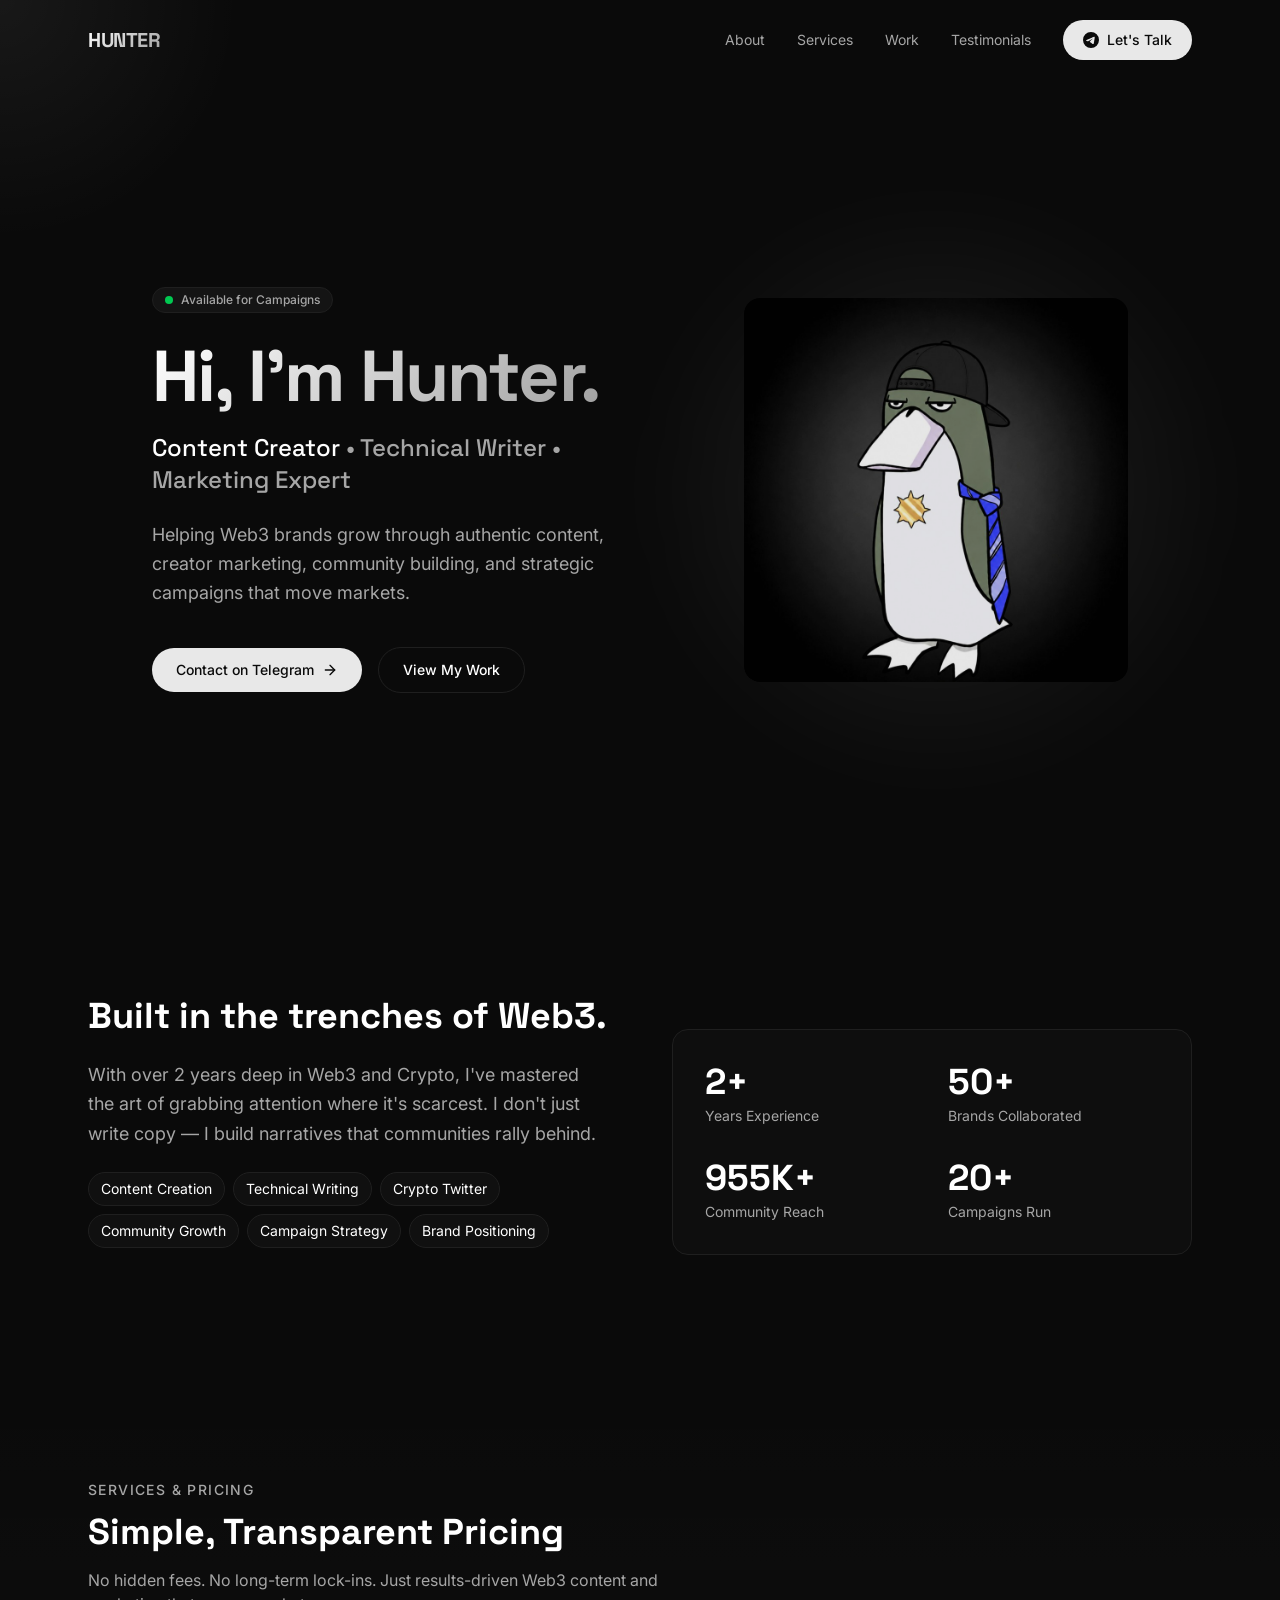
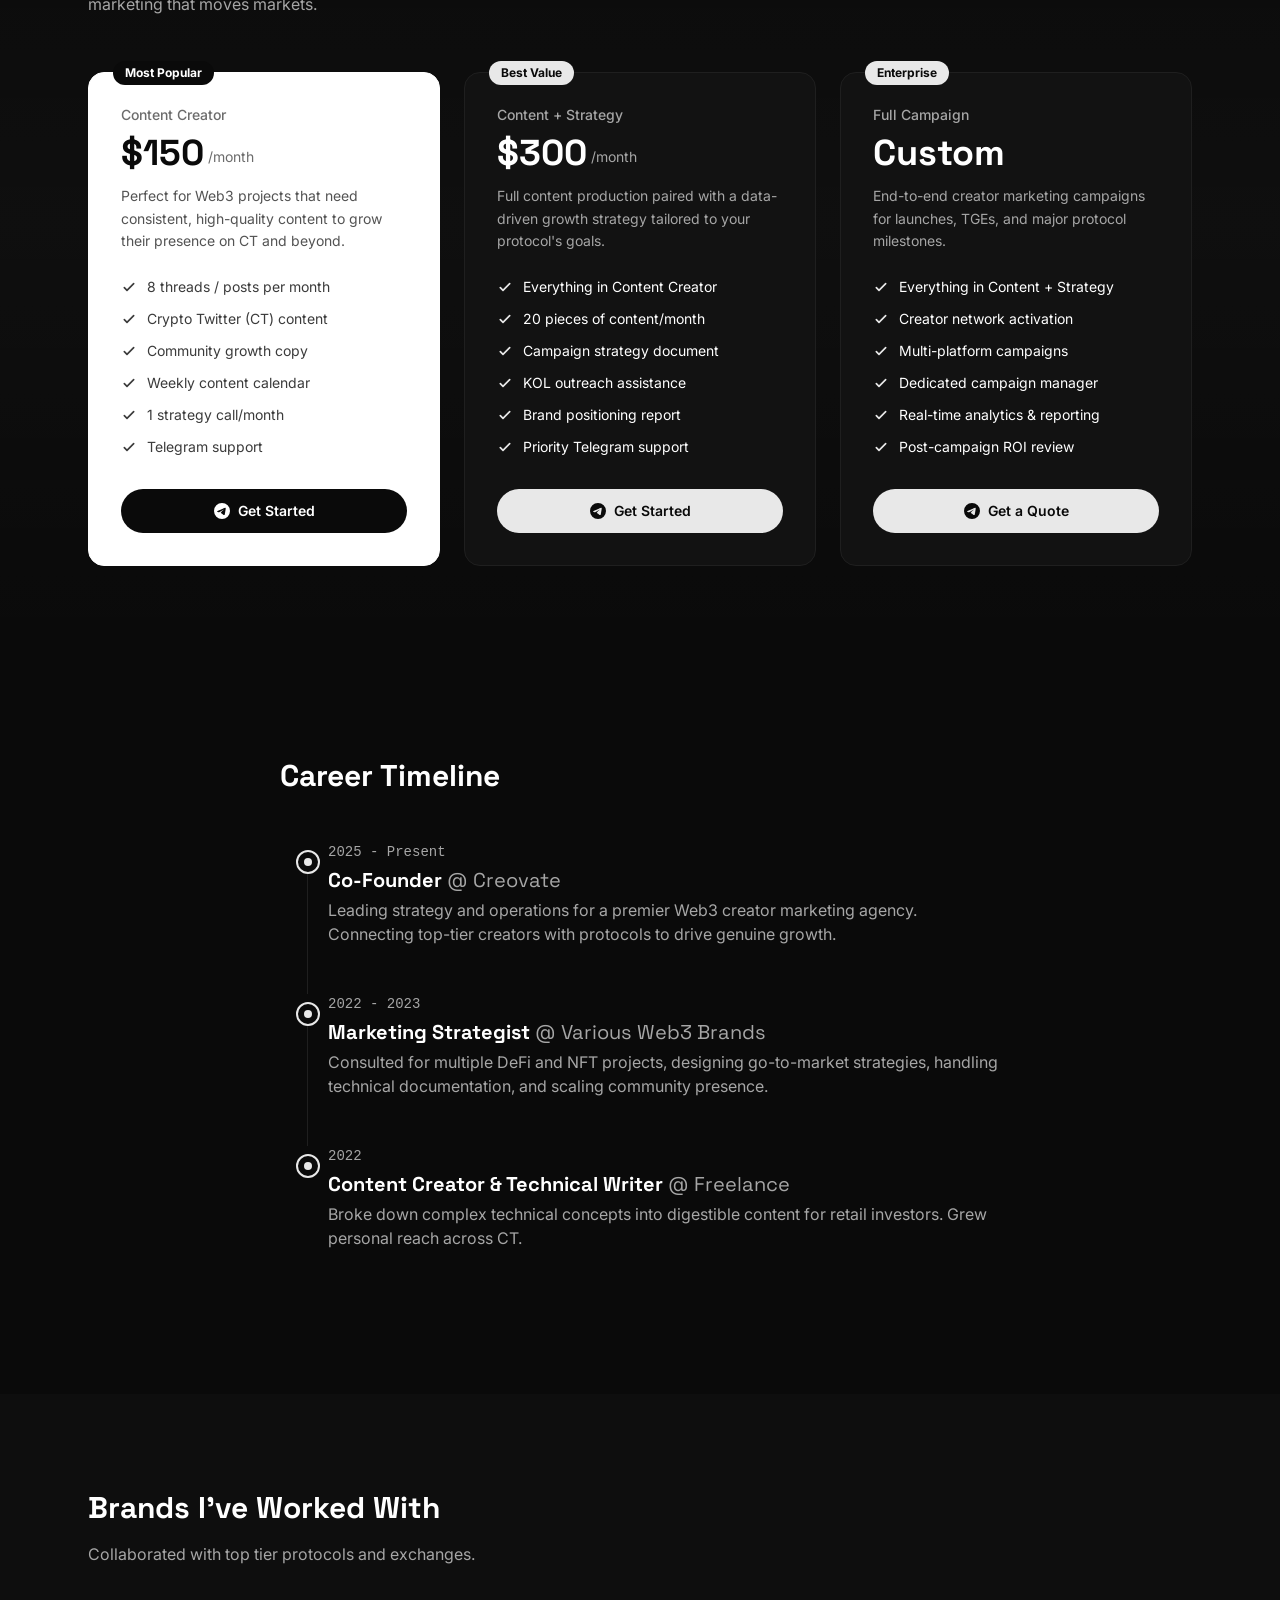
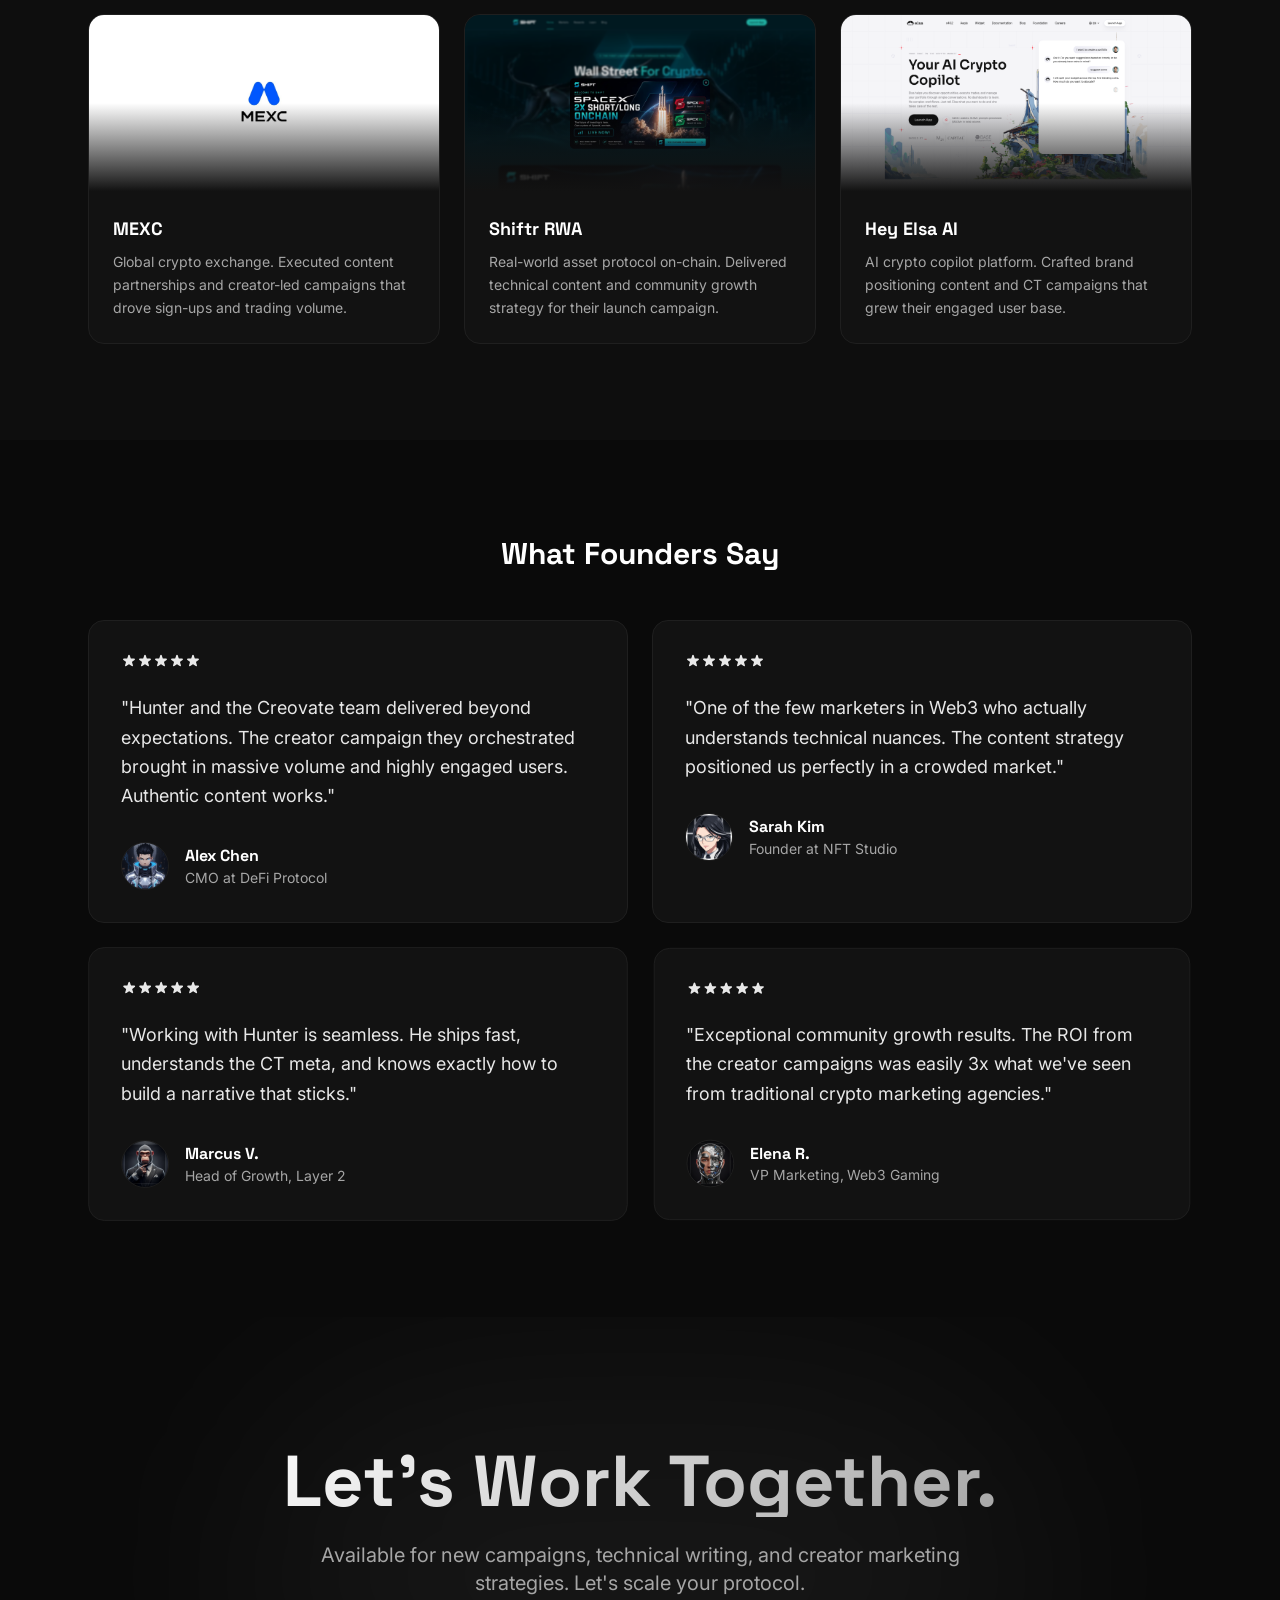
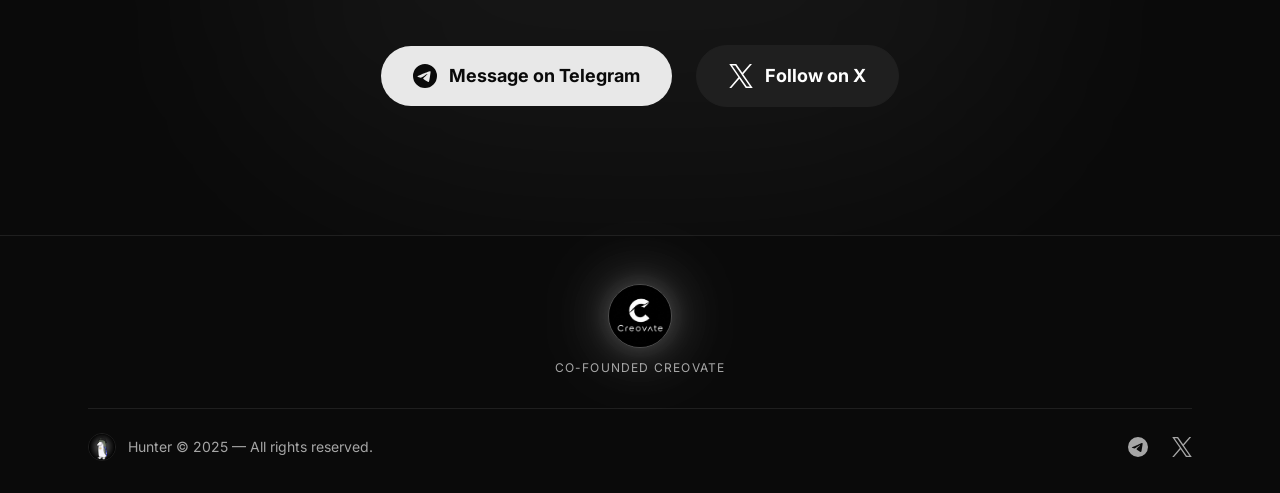
==== index.html @ bf1f46fe "Add files via upload" ====
<!DOCTYPE html>
<html lang="en">
  <head>
    <meta charset="UTF-8" />
    <meta name="viewport" content="width=device-width, initial-scale=1.0, maximum-scale=1" />
    <title>Hunter — Web3 Portfolio</title>
    <meta name="description" content="Hunter — Web3 Portfolio — built on Replit. Update this description to reflect the app." />
    <meta name="robots" content="index, follow" />
    <meta property="og:title" content="Hunter — Web3 Portfolio" />
    <meta property="og:description" content="Hunter — Web3 Portfolio — built on Replit. Update this description to reflect the app." />
    <meta property="og:type" content="website" />
    <meta name="twitter:card" content="summary_large_image" />
    <meta name="twitter:title" content="Hunter — Web3 Portfolio" />
    <meta name="twitter:description" content="Hunter — Web3 Portfolio — built on Replit. Update this description to reflect the app." />
    <link rel="icon" type="image/svg+xml" href="/favicon.svg" />
    <link rel="preconnect" href="https://fonts.googleapis.com">
    <link rel="preconnect" href="https://fonts.gstatic.com" crossorigin>
    <link href="https://fonts.googleapis.com/css2?family=Inter:wght@400;500;600;700&display=swap" rel="stylesheet">
    <script type="module" crossorigin src="/script.js"></script>
    <link rel="stylesheet" crossorigin href="/styles.css">
  </head>
  <body>
    <div id="root"></div>
  </body>
</html>
---- styles.css ----
@import"https://fonts.googleapis.com/css2?family=Inter:wght@300;400;500;600;700;800;900&family=Space+Grotesk:wght@400;500;600;700&display=swap";@layer components;@layer properties{@supports (((-webkit-hyphens:none)) and (not (margin-trim:inline))) or ((-moz-orient:inline) and (not (color:rgb(from red r g b)))){*,:before,:after,::backdrop{--tw-translate-x:0;--tw-translate-y:0;--tw-translate-z:0;--tw-scale-x:1;--tw-scale-y:1;--tw-scale-z:1;--tw-rotate-x:initial;--tw-rotate-y:initial;--tw-rotate-z:initial;--tw-skew-x:initial;--tw-skew-y:initial;--tw-pan-x:initial;--tw-pan-y:initial;--tw-pinch-zoom:initial;--tw-space-y-reverse:0;--tw-space-x-reverse:0;--tw-divide-x-reverse:0;--tw-border-style:solid;--tw-divide-y-reverse:0;--tw-gradient-position:initial;--tw-gradient-from:#0000;--tw-gradient-via:#0000;--tw-gradient-to:#0000;--tw-gradient-stops:initial;--tw-gradient-via-stops:initial;--tw-gradient-from-position:0%;--tw-gradient-via-position:50%;--tw-gradient-to-position:100%;--tw-leading:initial;--tw-font-weight:initial;--tw-tracking:initial;--tw-ordinal:initial;--tw-slashed-zero:initial;--tw-numeric-figure:initial;--tw-numeric-spacing:initial;--tw-numeric-fraction:initial;--tw-shadow:0 0 #0000;--tw-shadow-color:initial;--tw-shadow-alpha:100%;--tw-inset-shadow:0 0 #0000;--tw-inset-shadow-color:initial;--tw-inset-shadow-alpha:100%;--tw-ring-color:initial;--tw-ring-shadow:0 0 #0000;--tw-inset-ring-color:initial;--tw-inset-ring-shadow:0 0 #0000;--tw-ring-inset:initial;--tw-ring-offset-width:0px;--tw-ring-offset-color:#fff;--tw-ring-offset-shadow:0 0 #0000;--tw-outline-style:solid;--tw-blur:initial;--tw-brightness:initial;--tw-contrast:initial;--tw-grayscale:initial;--tw-hue-rotate:initial;--tw-invert:initial;--tw-opacity:initial;--tw-saturate:initial;--tw-sepia:initial;--tw-drop-shadow:initial;--tw-drop-shadow-color:initial;--tw-drop-shadow-alpha:100%;--tw-drop-shadow-size:initial;--tw-backdrop-blur:initial;--tw-backdrop-brightness:initial;--tw-backdrop-contrast:initial;--tw-backdrop-grayscale:initial;--tw-backdrop-hue-rotate:initial;--tw-backdrop-invert:initial;--tw-backdrop-opacity:initial;--tw-backdrop-saturate:initial;--tw-backdrop-sepia:initial;--tw-duration:initial;--tw-ease:initial;--tw-content:"";--tw-animation-delay:0s;--tw-animation-direction:normal;--tw-animation-duration:initial;--tw-animation-fill-mode:none;--tw-animation-iteration-count:1;--tw-enter-blur:0;--tw-enter-opacity:1;--tw-enter-rotate:0;--tw-enter-scale:1;--tw-enter-translate-x:0;--tw-enter-translate-y:0;--tw-exit-blur:0;--tw-exit-opacity:1;--tw-exit-rotate:0;--tw-exit-scale:1;--tw-exit-translate-x:0;--tw-exit-translate-y:0}}}@layer theme{:root,:host{--color-red-50:oklch(97.1% .013 17.38);--color-red-300:oklch(80.8% .114 19.571);--color-red-400:oklch(70.4% .191 22.216);--color-red-500:oklch(63.7% .237 25.331);--color-red-600:oklch(57.7% .245 27.325);--color-green-500:oklch(72.3% .219 149.579);--color-emerald-400:oklch(76.5% .177 163.223);--color-gray-50:oklch(98.5% .002 247.839);--color-gray-600:oklch(44.6% .03 256.802);--color-gray-900:oklch(21% .034 264.665);--color-black:#000;--color-white:#fff;--spacing:.25rem;--container-xs:20rem;--container-sm:24rem;--container-md:28rem;--container-lg:32rem;--container-xl:36rem;--container-2xl:42rem;--container-3xl:48rem;--container-4xl:56rem;--container-5xl:64rem;--container-6xl:72rem;--text-xs:.75rem;--text-xs--line-height:calc(1 / .75);--text-sm:.875rem;--text-sm--line-height:calc(1.25 / .875);--text-base:1rem;--text-base--line-height: 1.5 ;--text-lg:1.125rem;--text-lg--line-height:calc(1.75 / 1.125);--text-xl:1.25rem;--text-xl--line-height:calc(1.75 / 1.25);--text-2xl:1.5rem;--text-2xl--line-height:calc(2 / 1.5);--text-3xl:1.875rem;--text-3xl--line-height: 1.2 ;--text-4xl:2.25rem;--text-4xl--line-height:calc(2.5 / 2.25);--text-5xl:3rem;--text-5xl--line-height:1;--text-7xl:4.5rem;--text-7xl--line-height:1;--font-weight-normal:400;--font-weight-medium:500;--font-weight-semibold:600;--font-weight-bold:700;--tracking-tight:-.025em;--tracking-widest:.1em;--leading-snug:1.375;--leading-normal:1.5;--leading-relaxed:1.625;--radius-sm:.25rem;--radius-md:.375rem;--radius-lg:.5rem;--radius-xl:.75rem;--radius-2xl:1rem;--ease-in:cubic-bezier(.4, 0, 1, 1);--ease-out:cubic-bezier(0, 0, .2, 1);--ease-in-out:cubic-bezier(.4, 0, .2, 1);--animate-spin:spin 1s linear infinite;--animate-pulse:pulse 2s cubic-bezier(.4, 0, .6, 1) infinite;--blur-md:12px;--blur-xl:24px;--blur-2xl:40px;--blur-3xl:64px;--aspect-video:16 / 9;--default-transition-duration:.15s;--default-transition-timing-function:cubic-bezier(.4, 0, .2, 1);--default-font-family:var(--app-font-sans);--default-mono-font-family:var(--app-font-mono);--color-border:hsl(var(--border))}}@layer base{*,:after,:before,::backdrop{box-sizing:border-box;border:0 solid;margin:0;padding:0}::file-selector-button{box-sizing:border-box;border:0 solid;margin:0;padding:0}html,:host{-webkit-text-size-adjust:100%;tab-size:4;line-height:1.5;font-family:var(--default-font-family,ui-sans-serif, system-ui, sans-serif, "Apple Color Emoji", "Segoe UI Emoji", "Segoe UI Symbol", "Noto Color Emoji");font-feature-settings:var(--default-font-feature-settings,normal);font-variation-settings:var(--default-font-variation-settings,normal);-webkit-tap-highlight-color:transparent}hr{height:0;color:inherit;border-top-width:1px}abbr:where([title]){-webkit-text-decoration:underline dotted;text-decoration:underline dotted}h1,h2,h3,h4,h5,h6{font-size:inherit;font-weight:inherit}a{color:inherit;-webkit-text-decoration:inherit;text-decoration:inherit}b,strong{font-weight:bolder}code,kbd,samp,pre{font-family:var(--default-mono-font-family,ui-monospace, SFMono-Regular, Menlo, Monaco, Consolas, "Liberation Mono", "Courier New", monospace);font-feature-settings:var(--default-mono-font-feature-settings,normal);font-variation-settings:var(--default-mono-font-variation-settings,normal);font-size:1em}small{font-size:80%}sub,sup{vertical-align:baseline;font-size:75%;line-height:0;position:relative}sub{bottom:-.25em}sup{top:-.5em}table{text-indent:0;border-color:inherit;border-collapse:collapse}:-moz-focusring{outline:auto}progress{vertical-align:baseline}summary{display:list-item}ol,ul,menu{list-style:none}img,svg,video,canvas,audio,iframe,embed,object{vertical-align:middle;display:block}img,video{max-width:100%;height:auto}button,input,select,optgroup,textarea{font:inherit;font-feature-settings:inherit;font-variation-settings:inherit;letter-spacing:inherit;color:inherit;opacity:1;background-color:#0000;border-radius:0}::file-selector-button{font:inherit;font-feature-settings:inherit;font-variation-settings:inherit;letter-spacing:inherit;color:inherit;opacity:1;background-color:#0000;border-radius:0}:where(select:is([multiple],[size])) optgroup{font-weight:bolder}:where(select:is([multiple],[size])) optgroup option{padding-inline-start:20px}::file-selector-button{margin-inline-end:4px}::placeholder{opacity:1}@supports (not ((-webkit-appearance:-apple-pay-button))) or (contain-intrinsic-size:1px){::placeholder{color:currentColor}@supports (color:color-mix(in lab,red,red)){::placeholder{color:color-mix(in oklab,currentcolor 50%,transparent)}}}textarea{resize:vertical}::-webkit-search-decoration{-webkit-appearance:none}::-webkit-date-and-time-value{min-height:1lh;text-align:inherit}::-webkit-datetime-edit{display:inline-flex}::-webkit-datetime-edit-fields-wrapper{padding:0}::-webkit-datetime-edit{padding-block:0}::-webkit-datetime-edit-year-field{padding-block:0}::-webkit-datetime-edit-month-field{padding-block:0}::-webkit-datetime-edit-day-field{padding-block:0}::-webkit-datetime-edit-hour-field{padding-block:0}::-webkit-datetime-edit-minute-field{padding-block:0}::-webkit-datetime-edit-second-field{padding-block:0}::-webkit-datetime-edit-millisecond-field{padding-block:0}::-webkit-datetime-edit-meridiem-field{padding-block:0}::-webkit-calendar-picker-indicator{line-height:1}:-moz-ui-invalid{box-shadow:none}button,input:where([type=button],[type=reset],[type=submit]){appearance:button}::file-selector-button{appearance:button}::-webkit-inner-spin-button{height:auto}::-webkit-outer-spin-button{height:auto}[hidden]:where(:not([hidden=until-found])){display:none!important}*{border-color:hsl(var(--border))}body{background-color:hsl(var(--background));font-family:var(--app-font-sans);color:hsl(var(--foreground));-webkit-font-smoothing:antialiased;-moz-osx-font-smoothing:grayscale}}@layer utilities{.\@container\/field-group{container:field-group/inline-size}.\@container{container-type:inline-size}.pointer-events-auto{pointer-events:auto}.pointer-events-none{pointer-events:none}.collapse{visibility:collapse}.invisible{visibility:hidden}.visible{visibility:visible}.sr-only{clip-path:inset(50%);white-space:nowrap;border-width:0;width:1px;height:1px;margin:-1px;padding:0;position:absolute;overflow:hidden}.not-sr-only{clip-path:none;white-space:normal;width:auto;height:auto;margin:0;padding:0;position:static;overflow:visible}.absolute{position:absolute}.fixed{position:fixed}.relative{position:relative}.static{position:static}.sticky{position:sticky}.-inset-10{inset:calc(var(--spacing) * -10)}.inset-0{inset:0}.inset-x-0{inset-inline:0}.inset-y-0{inset-block:0}.-top-3{top:calc(var(--spacing) * -3)}.-top-12{top:calc(var(--spacing) * -12)}.top-0{top:0}.top-1\.5{top:calc(var(--spacing) * 1.5)}.top-1\/2{top:50%}.top-2{top:calc(var(--spacing) * 2)}.top-3\.5{top:calc(var(--spacing) * 3.5)}.top-4{top:calc(var(--spacing) * 4)}.top-6{top:calc(var(--spacing) * 6)}.top-\[1px\]{top:1px}.top-\[50\%\]{top:50%}.top-\[60\%\]{top:60%}.top-full{top:100%}.-right-12{right:calc(var(--spacing) * -12)}.right-0{right:0}.right-1{right:var(--spacing)}.right-2{right:calc(var(--spacing) * 2)}.right-3{right:calc(var(--spacing) * 3)}.right-4{right:calc(var(--spacing) * 4)}.-bottom-12{bottom:calc(var(--spacing) * -12)}.bottom-0{bottom:0}.bottom-6{bottom:calc(var(--spacing) * 6)}.-left-12{left:calc(var(--spacing) * -12)}.left-0{left:0}.left-1\/2{left:50%}.left-2{left:calc(var(--spacing) * 2)}.left-6{left:calc(var(--spacing) * 6)}.left-\[11px\]{left:11px}.left-\[50\%\]{left:50%}.isolate{isolation:isolate}.isolation-auto{isolation:auto}.-z-10{z-index:-10}.z-0{z-index:0}.z-10{z-index:10}.z-20{z-index:20}.z-50{z-index:50}.z-\[1\]{z-index:1}.z-\[100\]{z-index:100}.order-first{order:-9999}.order-last{order:9999}.container{width:100%}@media(min-width:40rem){.container{max-width:40rem}}@media(min-width:48rem){.container{max-width:48rem}}@media(min-width:64rem){.container{max-width:64rem}}@media(min-width:80rem){.container{max-width:80rem}}@media(min-width:96rem){.container{max-width:96rem}}.\!m-0{margin:0!important}.-mx-1{margin-inline:calc(var(--spacing) * -1)}.mx-2{margin-inline:calc(var(--spacing) * 2)}.mx-3\.5{margin-inline:calc(var(--spacing) * 3.5)}.mx-4{margin-inline:calc(var(--spacing) * 4)}.mx-auto{margin-inline:auto}.-my-2{margin-block:calc(var(--spacing) * -2)}.my-0{margin-block:0}.my-0\.5{margin-block:calc(var(--spacing) * .5)}.my-1{margin-block:var(--spacing)}.prose{color:var(--tw-prose-body);max-width:65ch}.prose :where(p):not(:where([class~=not-prose],[class~=not-prose] *)){margin-top:1.25em;margin-bottom:1.25em}.prose :where([class~=lead]):not(:where([class~=not-prose],[class~=not-prose] *)){color:var(--tw-prose-lead);margin-top:1.2em;margin-bottom:1.2em;font-size:1.25em;line-height:1.6}.prose :where(a):not(:where([class~=not-prose],[class~=not-prose] *)){color:var(--tw-prose-links);font-weight:500;text-decoration:underline}.prose :where(strong):not(:where([class~=not-prose],[class~=not-prose] *)){color:var(--tw-prose-bold);font-weight:600}.prose :where(a strong):not(:where([class~=not-prose],[class~=not-prose] *)),.prose :where(blockquote strong):not(:where([class~=not-prose],[class~=not-prose] *)),.prose :where(thead th strong):not(:where([class~=not-prose],[class~=not-prose] *)){color:inherit}.prose :where(ol):not(:where([class~=not-prose],[class~=not-prose] *)){margin-top:1.25em;margin-bottom:1.25em;padding-inline-start:1.625em;list-style-type:decimal}.prose :where(ol[type=A]):not(:where([class~=not-prose],[class~=not-prose] *)){list-style-type:upper-alpha}.prose :where(ol[type=a]):not(:where([class~=not-prose],[class~=not-prose] *)){list-style-type:lower-alpha}.prose :where(ol[type=A s]):not(:where([class~=not-prose],[class~=not-prose] *)){list-style-type:upper-alpha}.prose :where(ol[type=a s]):not(:where([class~=not-prose],[class~=not-prose] *)){list-style-type:lower-alpha}.prose :where(ol[type=I]):not(:where([class~=not-prose],[class~=not-prose] *)){list-style-type:upper-roman}.prose :where(ol[type=i]):not(:where([class~=not-prose],[class~=not-prose] *)){list-style-type:lower-roman}.prose :where(ol[type=I s]):not(:where([class~=not-prose],[class~=not-prose] *)){list-style-type:upper-roman}.prose :where(ol[type=i s]):not(:where([class~=not-prose],[class~=not-prose] *)){list-style-type:lower-roman}.prose :where(ol[type="1"]):not(:where([class~=not-prose],[class~=not-prose] *)){list-style-type:decimal}.prose :where(ul):not(:where([class~=not-prose],[class~=not-prose] *)){margin-top:1.25em;margin-bottom:1.25em;padding-inline-start:1.625em;list-style-type:disc}.prose :where(ol>li):not(:where([class~=not-prose],[class~=not-prose] *))::marker{color:var(--tw-prose-counters);font-weight:400}.prose :where(ul>li):not(:where([class~=not-prose],[class~=not-prose] *))::marker{color:var(--tw-prose-bullets)}.prose :where(dt):not(:where([class~=not-prose],[class~=not-prose] *)){color:var(--tw-prose-headings);margin-top:1.25em;font-weight:600}.prose :where(hr):not(:where([class~=not-prose],[class~=not-prose] *)){border-color:var(--tw-prose-hr);border-top-width:1px;margin-top:3em;margin-bottom:3em}.prose :where(blockquote):not(:where([class~=not-prose],[class~=not-prose] *)){color:var(--tw-prose-quotes);border-inline-start-width:.25rem;border-inline-start-color:var(--tw-prose-quote-borders);quotes:"“""”""‘""’";margin-top:1.6em;margin-bottom:1.6em;padding-inline-start:1em;font-style:italic;font-weight:500}.prose :where(blockquote p:first-of-type):not(:where([class~=not-prose],[class~=not-prose] *)):before{content:open-quote}.prose :where(blockquote p:last-of-type):not(:where([class~=not-prose],[class~=not-prose] *)):after{content:close-quote}.prose :where(h1):not(:where([class~=not-prose],[class~=not-prose] *)){color:var(--tw-prose-headings);margin-top:0;margin-bottom:.888889em;font-size:2.25em;font-weight:800;line-height:1.11111}.prose :where(h1 strong):not(:where([class~=not-prose],[class~=not-prose] *)){color:inherit;font-weight:900}.prose :where(h2):not(:where([class~=not-prose],[class~=not-prose] *)){color:var(--tw-prose-headings);margin-top:2em;margin-bottom:1em;font-size:1.5em;font-weight:700;line-height:1.33333}.prose :where(h2 strong):not(:where([class~=not-prose],[class~=not-prose] *)){color:inherit;font-weight:800}.prose :where(h3):not(:where([class~=not-prose],[class~=not-prose] *)){color:var(--tw-prose-headings);margin-top:1.6em;margin-bottom:.6em;font-size:1.25em;font-weight:600;line-height:1.6}.prose :where(h3 strong):not(:where([class~=not-prose],[class~=not-prose] *)){color:inherit;font-weight:700}.prose :where(h4):not(:where([class~=not-prose],[class~=not-prose] *)){color:var(--tw-prose-headings);margin-top:1.5em;margin-bottom:.5em;font-weight:600;line-height:1.5}.prose :where(h4 strong):not(:where([class~=not-prose],[class~=not-prose] *)){color:inherit;font-weight:700}.prose :where(img):not(:where([class~=not-prose],[class~=not-prose] *)){margin-top:2em;margin-bottom:2em}.prose :where(picture):not(:where([class~=not-prose],[class~=not-prose] *)){margin-top:2em;margin-bottom:2em;display:block}.prose :where(video):not(:where([class~=not-prose],[class~=not-prose] *)){margin-top:2em;margin-bottom:2em}.prose :where(kbd):not(:where([class~=not-prose],[class~=not-prose] *)){color:var(--tw-prose-kbd);box-shadow:0 0 0 1px var(--tw-prose-kbd-shadows),0 3px 0 var(--tw-prose-kbd-shadows);padding-top:.1875em;padding-inline-end:.375em;padding-bottom:.1875em;border-radius:.3125rem;padding-inline-start:.375em;font-family:inherit;font-size:.875em;font-weight:500}.prose :where(code):not(:where([class~=not-prose],[class~=not-prose] *)){color:var(--tw-prose-code);font-size:.875em;font-weight:600}.prose :where(code):not(:where([class~=not-prose],[class~=not-prose] *)):before,.prose :where(code):not(:where([class~=not-prose],[class~=not-prose] *)):after{content:"`"}.prose :where(a code):not(:where([class~=not-prose],[class~=not-prose] *)),.prose :where(h1 code):not(:where([class~=not-prose],[class~=not-prose] *)){color:inherit}.prose :where(h2 code):not(:where([class~=not-prose],[class~=not-prose] *)){color:inherit;font-size:.875em}.prose :where(h3 code):not(:where([class~=not-prose],[class~=not-prose] *)){color:inherit;font-size:.9em}.prose :where(h4 code):not(:where([class~=not-prose],[class~=not-prose] *)),.prose :where(blockquote code):not(:where([class~=not-prose],[class~=not-prose] *)),.prose :where(thead th code):not(:where([class~=not-prose],[class~=not-prose] *)){color:inherit}.prose :where(pre):not(:where([class~=not-prose],[class~=not-prose] *)){color:var(--tw-prose-pre-code);background-color:var(--tw-prose-pre-bg);padding-top:.857143em;padding-inline-end:1.14286em;padding-bottom:.857143em;border-radius:.375rem;margin-top:1.71429em;margin-bottom:1.71429em;padding-inline-start:1.14286em;font-size:.875em;font-weight:400;line-height:1.71429;overflow-x:auto}.prose :where(pre code):not(:where([class~=not-prose],[class~=not-prose] *)){font-weight:inherit;color:inherit;font-size:inherit;font-family:inherit;line-height:inherit;background-color:#0000;border-width:0;border-radius:0;padding:0}.prose :where(pre code):not(:where([class~=not-prose],[class~=not-prose] *)):before,.prose :where(pre code):not(:where([class~=not-prose],[class~=not-prose] *)):after{content:none}.prose :where(table):not(:where([class~=not-prose],[class~=not-prose] *)){table-layout:auto;width:100%;margin-top:2em;margin-bottom:2em;font-size:.875em;line-height:1.71429}.prose :where(thead):not(:where([class~=not-prose],[class~=not-prose] *)){border-bottom-width:1px;border-bottom-color:var(--tw-prose-th-borders)}.prose :where(thead th):not(:where([class~=not-prose],[class~=not-prose] *)){color:var(--tw-prose-headings);vertical-align:bottom;padding-inline-end:.571429em;padding-bottom:.571429em;padding-inline-start:.571429em;font-weight:600}.prose :where(tbody tr):not(:where([class~=not-prose],[class~=not-prose] *)){border-bottom-width:1px;border-bottom-color:var(--tw-prose-td-borders)}.prose :where(tbody tr:last-child):not(:where([class~=not-prose],[class~=not-prose] *)){border-bottom-width:0}.prose :where(tbody td):not(:where([class~=not-prose],[class~=not-prose] *)){vertical-align:baseline}.prose :where(tfoot):not(:where([class~=not-prose],[class~=not-prose] *)){border-top-width:1px;border-top-color:var(--tw-prose-th-borders)}.prose :where(tfoot td):not(:where([class~=not-prose],[class~=not-prose] *)){vertical-align:top}.prose :where(th,td):not(:where([class~=not-prose],[class~=not-prose] *)){text-align:start}.prose :where(figure>*):not(:where([class~=not-prose],[class~=not-prose] *)){margin-top:0;margin-bottom:0}.prose :where(figcaption):not(:where([class~=not-prose],[class~=not-prose] *)){color:var(--tw-prose-captions);margin-top:.857143em;font-size:.875em;line-height:1.42857}.prose{--tw-prose-body:oklch(37.3% .034 259.733);--tw-prose-headings:oklch(21% .034 264.665);--tw-prose-lead:oklch(44.6% .03 256.802);--tw-prose-links:oklch(21% .034 264.665);--tw-prose-bold:oklch(21% .034 264.665);--tw-prose-counters:oklch(55.1% .027 264.364);--tw-prose-bullets:oklch(87.2% .01 258.338);--tw-prose-hr:oklch(92.8% .006 264.531);--tw-prose-quotes:oklch(21% .034 264.665);--tw-prose-quote-borders:oklch(92.8% .006 264.531);--tw-prose-captions:oklch(55.1% .027 264.364);--tw-prose-kbd:oklch(21% .034 264.665);--tw-prose-kbd-shadows:oklab(21% -.00316127 -.0338527/.1);--tw-prose-code:oklch(21% .034 264.665);--tw-prose-pre-code:oklch(92.8% .006 264.531);--tw-prose-pre-bg:oklch(27.8% .033 256.848);--tw-prose-th-borders:oklch(87.2% .01 258.338);--tw-prose-td-borders:oklch(92.8% .006 264.531);--tw-prose-invert-body:oklch(87.2% .01 258.338);--tw-prose-invert-headings:#fff;--tw-prose-invert-lead:oklch(70.7% .022 261.325);--tw-prose-invert-links:#fff;--tw-prose-invert-bold:#fff;--tw-prose-invert-counters:oklch(70.7% .022 261.325);--tw-prose-invert-bullets:oklch(44.6% .03 256.802);--tw-prose-invert-hr:oklch(37.3% .034 259.733);--tw-prose-invert-quotes:oklch(96.7% .003 264.542);--tw-prose-invert-quote-borders:oklch(37.3% .034 259.733);--tw-prose-invert-captions:oklch(70.7% .022 261.325);--tw-prose-invert-kbd:#fff;--tw-prose-invert-kbd-shadows:#ffffff1a;--tw-prose-invert-code:#fff;--tw-prose-invert-pre-code:oklch(87.2% .01 258.338);--tw-prose-invert-pre-bg:#00000080;--tw-prose-invert-th-borders:oklch(44.6% .03 256.802);--tw-prose-invert-td-borders:oklch(37.3% .034 259.733);font-size:1rem;line-height:1.75}.prose :where(picture>img):not(:where([class~=not-prose],[class~=not-prose] *)){margin-top:0;margin-bottom:0}.prose :where(li):not(:where([class~=not-prose],[class~=not-prose] *)){margin-top:.5em;margin-bottom:.5em}.prose :where(ol>li):not(:where([class~=not-prose],[class~=not-prose] *)),.prose :where(ul>li):not(:where([class~=not-prose],[class~=not-prose] *)){padding-inline-start:.375em}.prose :where(.prose>ul>li p):not(:where([class~=not-prose],[class~=not-prose] *)){margin-top:.75em;margin-bottom:.75em}.prose :where(.prose>ul>li>p:first-child):not(:where([class~=not-prose],[class~=not-prose] *)){margin-top:1.25em}.prose :where(.prose>ul>li>p:last-child):not(:where([class~=not-prose],[class~=not-prose] *)){margin-bottom:1.25em}.prose :where(.prose>ol>li>p:first-child):not(:where([class~=not-prose],[class~=not-prose] *)){margin-top:1.25em}.prose :where(.prose>ol>li>p:last-child):not(:where([class~=not-prose],[class~=not-prose] *)){margin-bottom:1.25em}.prose :where(ul ul,ul ol,ol ul,ol ol):not(:where([class~=not-prose],[class~=not-prose] *)){margin-top:.75em;margin-bottom:.75em}.prose :where(dl):not(:where([class~=not-prose],[class~=not-prose] *)){margin-top:1.25em;margin-bottom:1.25em}.prose :where(dd):not(:where([class~=not-prose],[class~=not-prose] *)){margin-top:.5em;padding-inline-start:1.625em}.prose :where(hr+*):not(:where([class~=not-prose],[class~=not-prose] *)),.prose :where(h2+*):not(:where([class~=not-prose],[class~=not-prose] *)),.prose :where(h3+*):not(:where([class~=not-prose],[class~=not-prose] *)),.prose :where(h4+*):not(:where([class~=not-prose],[class~=not-prose] *)){margin-top:0}.prose :where(thead th:first-child):not(:where([class~=not-prose],[class~=not-prose] *)){padding-inline-start:0}.prose :where(thead th:last-child):not(:where([class~=not-prose],[class~=not-prose] *)){padding-inline-end:0}.prose :where(tbody td,tfoot td):not(:where([class~=not-prose],[class~=not-prose] *)){padding-top:.571429em;padding-inline-end:.571429em;padding-bottom:.571429em;padding-inline-start:.571429em}.prose :where(tbody td:first-child,tfoot td:first-child):not(:where([class~=not-prose],[class~=not-prose] *)){padding-inline-start:0}.prose :where(tbody td:last-child,tfoot td:last-child):not(:where([class~=not-prose],[class~=not-prose] *)){padding-inline-end:0}.prose :where(figure):not(:where([class~=not-prose],[class~=not-prose] *)){margin-top:2em;margin-bottom:2em}.prose :where(.prose>:first-child):not(:where([class~=not-prose],[class~=not-prose] *)){margin-top:0}.prose :where(.prose>:last-child):not(:where([class~=not-prose],[class~=not-prose] *)){margin-bottom:0}.-mt-4{margin-top:calc(var(--spacing) * -4)}.mt-0\.5{margin-top:calc(var(--spacing) * .5)}.mt-1\.5{margin-top:calc(var(--spacing) * 1.5)}.mt-2{margin-top:calc(var(--spacing) * 2)}.mt-4{margin-top:calc(var(--spacing) * 4)}.mt-24{margin-top:calc(var(--spacing) * 24)}.mt-auto{margin-top:auto}.mr-2{margin-right:calc(var(--spacing) * 2)}.mb-1{margin-bottom:var(--spacing)}.mb-1\.5{margin-bottom:calc(var(--spacing) * 1.5)}.mb-2{margin-bottom:calc(var(--spacing) * 2)}.mb-3{margin-bottom:calc(var(--spacing) * 3)}.mb-4{margin-bottom:calc(var(--spacing) * 4)}.mb-6{margin-bottom:calc(var(--spacing) * 6)}.mb-8{margin-bottom:calc(var(--spacing) * 8)}.mb-10{margin-bottom:calc(var(--spacing) * 10)}.mb-12{margin-bottom:calc(var(--spacing) * 12)}.mb-14{margin-bottom:calc(var(--spacing) * 14)}.-ml-4{margin-left:calc(var(--spacing) * -4)}.ml-1{margin-left:var(--spacing)}.ml-4{margin-left:calc(var(--spacing) * 4)}.ml-auto{margin-left:auto}.line-clamp-2{-webkit-line-clamp:2;-webkit-box-orient:vertical;display:-webkit-box;overflow:hidden}.block{display:block}.contents{display:contents}.flex{display:flex}.flow-root{display:flow-root}.grid{display:grid}.hidden{display:none}.inline{display:inline}.inline-block{display:inline-block}.inline-flex{display:inline-flex}.inline-grid{display:inline-grid}.inline-table{display:inline-table}.list-item{display:list-item}.table{display:table}.table-caption{display:table-caption}.table-cell{display:table-cell}.table-column{display:table-column}.table-column-group{display:table-column-group}.table-footer-group{display:table-footer-group}.table-header-group{display:table-header-group}.table-row{display:table-row}.table-row-group{display:table-row-group}.aspect-square{aspect-ratio:1}.aspect-video{aspect-ratio:var(--aspect-video)}.size-4{width:calc(var(--spacing) * 4);height:calc(var(--spacing) * 4)}.size-6{width:calc(var(--spacing) * 6);height:calc(var(--spacing) * 6)}.size-8{width:calc(var(--spacing) * 8);height:calc(var(--spacing) * 8)}.size-10{width:calc(var(--spacing) * 10);height:calc(var(--spacing) * 10)}.size-\[--cell-size\]{width:--cell-size;height:--cell-size}.h-1\.5{height:calc(var(--spacing) * 1.5)}.h-2{height:calc(var(--spacing) * 2)}.h-2\.5{height:calc(var(--spacing) * 2.5)}.h-3{height:calc(var(--spacing) * 3)}.h-3\.5{height:calc(var(--spacing) * 3.5)}.h-4{height:calc(var(--spacing) * 4)}.h-5{height:calc(var(--spacing) * 5)}.h-6{height:calc(var(--spacing) * 6)}.h-7{height:calc(var(--spacing) * 7)}.h-8{height:calc(var(--spacing) * 8)}.h-9{height:calc(var(--spacing) * 9)}.h-10{height:calc(var(--spacing) * 10)}.h-12{height:calc(var(--spacing) * 12)}.h-16{height:calc(var(--spacing) * 16)}.h-20{height:calc(var(--spacing) * 20)}.h-44{height:calc(var(--spacing) * 44)}.h-64{height:calc(var(--spacing) * 64)}.h-\[--cell-size\]{height:--cell-size}.h-\[1px\]{height:1px}.h-\[400px\]{height:400px}.h-\[var\(--radix-navigation-menu-viewport-height\)\]{height:var(--radix-navigation-menu-viewport-height)}.h-\[var\(--radix-select-trigger-height\)\]{height:var(--radix-select-trigger-height)}.h-auto{height:auto}.h-full{height:100%}.h-px{height:1px}.h-svh{height:100svh}.max-h-\[--radix-context-menu-content-available-height\]{max-height:--radix-context-menu-content-available-height}.max-h-\[--radix-select-content-available-height\]{max-height:--radix-select-content-available-height}.max-h-\[300px\]{max-height:300px}.max-h-\[var\(--radix-dropdown-menu-content-available-height\)\]{max-height:var(--radix-dropdown-menu-content-available-height)}.max-h-full{max-height:100%}.max-h-screen{max-height:100vh}.min-h-0{min-height:0}.min-h-8{min-height:calc(var(--spacing) * 8)}.min-h-9{min-height:calc(var(--spacing) * 9)}.min-h-10{min-height:calc(var(--spacing) * 10)}.min-h-\[60px\]{min-height:60px}.min-h-\[100dvh\]{min-height:100dvh}.min-h-screen{min-height:100vh}.min-h-svh{min-height:100svh}.w-0{width:0}.w-1{width:var(--spacing)}.w-1\.5{width:calc(var(--spacing) * 1.5)}.w-2{width:calc(var(--spacing) * 2)}.w-2\.5{width:calc(var(--spacing) * 2.5)}.w-3{width:calc(var(--spacing) * 3)}.w-3\.5{width:calc(var(--spacing) * 3.5)}.w-3\/4{width:75%}.w-4{width:calc(var(--spacing) * 4)}.w-5{width:calc(var(--spacing) * 5)}.w-6{width:calc(var(--spacing) * 6)}.w-7{width:calc(var(--spacing) * 7)}.w-8{width:calc(var(--spacing) * 8)}.w-9{width:calc(var(--spacing) * 9)}.w-10{width:calc(var(--spacing) * 10)}.w-12{width:calc(var(--spacing) * 12)}.w-16{width:calc(var(--spacing) * 16)}.w-64{width:calc(var(--spacing) * 64)}.w-72{width:calc(var(--spacing) * 72)}.w-\[--cell-size\]{width:--cell-size}.w-\[1px\]{width:1px}.w-\[100px\]{width:100px}.w-\[800px\]{width:800px}.w-\[var\(--sidebar-width\)\]{width:var(--sidebar-width)}.w-auto{width:auto}.w-fit{width:fit-content}.w-full{width:100%}.w-max{width:max-content}.w-px{width:1px}.max-w-2xl{max-width:var(--container-2xl)}.max-w-3xl{max-width:var(--container-3xl)}.max-w-4xl{max-width:var(--container-4xl)}.max-w-5xl{max-width:var(--container-5xl)}.max-w-6xl{max-width:var(--container-6xl)}.max-w-\[var\(--skeleton-width\)\]{max-width:var(--skeleton-width)}.max-w-full{max-width:100%}.max-w-lg{max-width:var(--container-lg)}.max-w-max{max-width:max-content}.max-w-md{max-width:var(--container-md)}.max-w-sm{max-width:var(--container-sm)}.max-w-xl{max-width:var(--container-xl)}.max-w-xs{max-width:var(--container-xs)}.min-w-0{min-width:0}.min-w-5{min-width:calc(var(--spacing) * 5)}.min-w-8{min-width:calc(var(--spacing) * 8)}.min-w-9{min-width:calc(var(--spacing) * 9)}.min-w-10{min-width:calc(var(--spacing) * 10)}.min-w-\[--cell-size\]{min-width:--cell-size}.min-w-\[8rem\]{min-width:8rem}.min-w-\[12rem\]{min-width:12rem}.min-w-\[var\(--radix-select-trigger-width\)\]{min-width:var(--radix-select-trigger-width)}.flex-1{flex:1}.shrink{flex-shrink:1}.shrink-0{flex-shrink:0}.grow{flex-grow:1}.grow-0{flex-grow:0}.basis-full{flex-basis:100%}.caption-bottom{caption-side:bottom}.border-collapse{border-collapse:collapse}.origin-\[--radix-context-menu-content-transform-origin\]{transform-origin:--radix-context-menu-content-transform-origin}.origin-\[--radix-dropdown-menu-content-transform-origin\]{transform-origin:--radix-dropdown-menu-content-transform-origin}.origin-\[--radix-hover-card-content-transform-origin\]{transform-origin:--radix-hover-card-content-transform-origin}.origin-\[--radix-menubar-content-transform-origin\]{transform-origin:--radix-menubar-content-transform-origin}.origin-\[--radix-popover-content-transform-origin\]{transform-origin:--radix-popover-content-transform-origin}.origin-\[--radix-select-content-transform-origin\]{transform-origin:--radix-select-content-transform-origin}.origin-\[--radix-tooltip-content-transform-origin\]{transform-origin:--radix-tooltip-content-transform-origin}.-translate-x-1\/2{--tw-translate-x: -50% ;translate:var(--tw-translate-x) var(--tw-translate-y)}.-translate-x-2{--tw-translate-x:calc(var(--spacing) * -2);translate:var(--tw-translate-x) var(--tw-translate-y)}.-translate-x-px{--tw-translate-x:-1px;translate:var(--tw-translate-x) var(--tw-translate-y)}.translate-x-\[-50\%\]{--tw-translate-x:-50%;translate:var(--tw-translate-x) var(--tw-translate-y)}.translate-x-px{--tw-translate-x:1px;translate:var(--tw-translate-x) var(--tw-translate-y)}.-translate-y-1\/2{--tw-translate-y: -50% ;translate:var(--tw-translate-x) var(--tw-translate-y)}.translate-y-\[-50\%\]{--tw-translate-y:-50%;translate:var(--tw-translate-x) var(--tw-translate-y)}.translate-none{translate:none}.scale-110{--tw-scale-x:110%;--tw-scale-y:110%;--tw-scale-z:110%;scale:var(--tw-scale-x) var(--tw-scale-y)}.scale-125{--tw-scale-x:125%;--tw-scale-y:125%;--tw-scale-z:125%;scale:var(--tw-scale-x) var(--tw-scale-y)}.scale-3d{scale:var(--tw-scale-x) var(--tw-scale-y) var(--tw-scale-z)}.rotate-45{rotate:45deg}.rotate-90{rotate:90deg}.transform{transform:var(--tw-rotate-x,) var(--tw-rotate-y,) var(--tw-rotate-z,) var(--tw-skew-x,) var(--tw-skew-y,)}.animate-caret-blink{animation:1.25s ease-out infinite caret-blink}.animate-in{animation:enter var(--tw-animation-duration,var(--tw-duration,.15s))var(--tw-ease,ease)var(--tw-animation-delay,0s)var(--tw-animation-iteration-count,1)var(--tw-animation-direction,normal)var(--tw-animation-fill-mode,none)}.animate-pulse{animation:var(--animate-pulse)}.animate-spin{animation:var(--animate-spin)}.cursor-default{cursor:default}.cursor-pointer{cursor:pointer}.cursor-text{cursor:text}.touch-pinch-zoom{--tw-pinch-zoom:pinch-zoom;touch-action:var(--tw-pan-x,) var(--tw-pan-y,) var(--tw-pinch-zoom,)}.touch-none{touch-action:none}.resize{resize:both}.resize-none{resize:none}.list-disc{list-style-type:disc}.list-none{list-style-type:none}.grid-cols-1{grid-template-columns:repeat(1,minmax(0,1fr))}.grid-cols-2{grid-template-columns:repeat(2,minmax(0,1fr))}.flex-col{flex-direction:column}.flex-col-reverse{flex-direction:column-reverse}.flex-row{flex-direction:row}.flex-wrap{flex-wrap:wrap}.place-content-center{place-content:center}.items-center{align-items:center}.items-end{align-items:flex-end}.items-start{align-items:flex-start}.items-stretch{align-items:stretch}.justify-between{justify-content:space-between}.justify-center{justify-content:center}.justify-start{justify-content:flex-start}.gap-1{gap:var(--spacing)}.gap-1\.5{gap:calc(var(--spacing) * 1.5)}.gap-2{gap:calc(var(--spacing) * 2)}.gap-2\.5{gap:calc(var(--spacing) * 2.5)}.gap-3{gap:calc(var(--spacing) * 3)}.gap-4{gap:calc(var(--spacing) * 4)}.gap-6{gap:calc(var(--spacing) * 6)}.gap-7{gap:calc(var(--spacing) * 7)}.gap-8{gap:calc(var(--spacing) * 8)}.gap-12{gap:calc(var(--spacing) * 12)}.gap-16{gap:calc(var(--spacing) * 16)}:where(.space-y-1\.5>:not(:last-child)){--tw-space-y-reverse:0;margin-block-start:calc(calc(var(--spacing) * 1.5) * var(--tw-space-y-reverse));margin-block-end:calc(calc(var(--spacing) * 1.5) * calc(1 - var(--tw-space-y-reverse)))}:where(.space-y-2>:not(:last-child)){--tw-space-y-reverse:0;margin-block-start:calc(calc(var(--spacing) * 2) * var(--tw-space-y-reverse));margin-block-end:calc(calc(var(--spacing) * 2) * calc(1 - var(--tw-space-y-reverse)))}:where(.space-y-3>:not(:last-child)){--tw-space-y-reverse:0;margin-block-start:calc(calc(var(--spacing) * 3) * var(--tw-space-y-reverse));margin-block-end:calc(calc(var(--spacing) * 3) * calc(1 - var(--tw-space-y-reverse)))}:where(.space-y-reverse>:not(:last-child)){--tw-space-y-reverse:1}:where(.space-x-1>:not(:last-child)){--tw-space-x-reverse:0;margin-inline-start:calc(var(--spacing) * var(--tw-space-x-reverse));margin-inline-end:calc(var(--spacing) * calc(1 - var(--tw-space-x-reverse)))}:where(.space-x-4>:not(:last-child)){--tw-space-x-reverse:0;margin-inline-start:calc(calc(var(--spacing) * 4) * var(--tw-space-x-reverse));margin-inline-end:calc(calc(var(--spacing) * 4) * calc(1 - var(--tw-space-x-reverse)))}:where(.space-x-reverse>:not(:last-child)){--tw-space-x-reverse:1}:where(.divide-x>:not(:last-child)){--tw-divide-x-reverse:0;border-inline-style:var(--tw-border-style);border-inline-start-width:calc(1px * var(--tw-divide-x-reverse));border-inline-end-width:calc(1px * calc(1 - var(--tw-divide-x-reverse)))}:where(.divide-y>:not(:last-child)){--tw-divide-y-reverse:0;border-bottom-style:var(--tw-border-style);border-top-style:var(--tw-border-style);border-top-width:calc(1px * var(--tw-divide-y-reverse));border-bottom-width:calc(1px * calc(1 - var(--tw-divide-y-reverse)))}:where(.divide-y-reverse>:not(:last-child)){--tw-divide-y-reverse:1}.self-stretch{align-self:stretch}.truncate{text-overflow:ellipsis;white-space:nowrap;overflow:hidden}.overflow-auto{overflow:auto}.overflow-hidden{overflow:hidden}.overflow-x-hidden{overflow-x:hidden}.overflow-y-auto{overflow-y:auto}.rounded-2xl{border-radius:var(--radius-2xl)}.rounded-\[2px\]{border-radius:2px}.rounded-\[calc\(var\(--radius\)-5px\)\]{border-radius:calc(var(--radius) - 5px)}.rounded-\[inherit\]{border-radius:inherit}.rounded-full{border-radius:3.40282e38px}.rounded-lg{border-radius:var(--radius-lg)}.rounded-md{border-radius:var(--radius-md)}.rounded-none{border-radius:0}.rounded-sm{border-radius:var(--radius-sm)}.rounded-xl{border-radius:var(--radius-xl)}.rounded-s{border-start-start-radius:.25rem;border-end-start-radius:.25rem}.rounded-ss{border-start-start-radius:.25rem}.rounded-e{border-start-end-radius:.25rem;border-end-end-radius:.25rem}.rounded-se{border-start-end-radius:.25rem}.rounded-ee{border-end-end-radius:.25rem}.rounded-es{border-end-start-radius:.25rem}.rounded-t{border-top-left-radius:.25rem;border-top-right-radius:.25rem}.rounded-t-\[10px\]{border-top-left-radius:10px;border-top-right-radius:10px}.rounded-l{border-top-left-radius:.25rem;border-bottom-left-radius:.25rem}.rounded-l-md{border-top-left-radius:var(--radius-md);border-bottom-left-radius:var(--radius-md)}.rounded-tl{border-top-left-radius:.25rem}.rounded-tl-sm{border-top-left-radius:var(--radius-sm)}.rounded-r{border-top-right-radius:.25rem;border-bottom-right-radius:.25rem}.rounded-r-md{border-top-right-radius:var(--radius-md);border-bottom-right-radius:var(--radius-md)}.rounded-tr{border-top-right-radius:.25rem}.rounded-b{border-bottom-right-radius:.25rem;border-bottom-left-radius:.25rem}.rounded-br{border-bottom-right-radius:.25rem}.rounded-bl{border-bottom-left-radius:.25rem}.border{border-style:var(--tw-border-style);border-width:1px}.border-0{border-style:var(--tw-border-style);border-width:0}.border-2{border-style:var(--tw-border-style);border-width:2px}.border-\[1\.5px\]{border-style:var(--tw-border-style);border-width:1.5px}.border-x{border-inline-style:var(--tw-border-style);border-inline-width:1px}.border-y{border-block-style:var(--tw-border-style);border-block-width:1px}.border-s{border-inline-start-style:var(--tw-border-style);border-inline-start-width:1px}.border-e{border-inline-end-style:var(--tw-border-style);border-inline-end-width:1px}.border-bs{border-block-start-style:var(--tw-border-style);border-block-start-width:1px}.border-be{border-block-end-style:var(--tw-border-style);border-block-end-width:1px}.border-t{border-top-style:var(--tw-border-style);border-top-width:1px}.border-r{border-right-style:var(--tw-border-style);border-right-width:1px}.border-b{border-bottom-style:var(--tw-border-style);border-bottom-width:1px}.border-l{border-left-style:var(--tw-border-style);border-left-width:1px}.border-dashed{--tw-border-style:dashed;border-style:dashed}.\[border-color\:var\(--badge-outline\)\]{border-color:var(--badge-outline)}.\[border-color\:var\(--button-outline\)\]{border-color:var(--button-outline)}.border-\[--color-border\]{border-color:--color-border}.border-border,.border-border\/50{border-color:hsl(var(--border))}@supports (color:color-mix(in lab,red,red)){.border-border\/50{border-color:color-mix(in oklab,hsl(var(--border)) 50%,transparent)}}.border-destructive{border-color:hsl(var(--destructive))}.border-destructive-border{border-color:var(--destructive-border)}.border-destructive\/50{border-color:hsl(var(--destructive))}@supports (color:color-mix(in lab,red,red)){.border-destructive\/50{border-color:color-mix(in oklab,hsl(var(--destructive)) 50%,transparent)}}.border-foreground{border-color:hsl(var(--foreground))}.border-input{border-color:hsl(var(--input))}.border-primary{border-color:hsl(var(--primary))}.border-primary-border{border-color:var(--primary-border)}.border-primary\/50{border-color:hsl(var(--primary))}@supports (color:color-mix(in lab,red,red)){.border-primary\/50{border-color:color-mix(in oklab,hsl(var(--primary)) 50%,transparent)}}.border-secondary-border{border-color:var(--secondary-border)}.border-transparent{border-color:#0000}.border-white\/20{border-color:#fff3}@supports (color:color-mix(in lab,red,red)){.border-white\/20{border-color:color-mix(in oklab,var(--color-white) 20%,transparent)}}.border-t-transparent{border-top-color:#0000}.border-l-transparent{border-left-color:#0000}.bg-\[--color-bg\]{background-color:--color-bg}.bg-accent{background-color:hsl(var(--accent))}.bg-background,.bg-background\/80{background-color:hsl(var(--background))}@supports (color:color-mix(in lab,red,red)){.bg-background\/80{background-color:color-mix(in oklab,hsl(var(--background)) 80%,transparent)}}.bg-black\/80{background-color:#000c}@supports (color:color-mix(in lab,red,red)){.bg-black\/80{background-color:color-mix(in oklab,var(--color-black) 80%,transparent)}}.bg-border{background-color:hsl(var(--border))}.bg-card,.bg-card\/50{background-color:hsl(var(--card))}@supports (color:color-mix(in lab,red,red)){.bg-card\/50{background-color:color-mix(in oklab,hsl(var(--card)) 50%,transparent)}}.bg-card\/90{background-color:hsl(var(--card))}@supports (color:color-mix(in lab,red,red)){.bg-card\/90{background-color:color-mix(in oklab,hsl(var(--card)) 90%,transparent)}}.bg-destructive{background-color:hsl(var(--destructive))}.bg-emerald-400{background-color:var(--color-emerald-400)}.bg-foreground{background-color:hsl(var(--foreground))}.bg-gray-50{background-color:var(--color-gray-50)}.bg-green-500{background-color:var(--color-green-500)}.bg-input{background-color:hsl(var(--input))}.bg-muted,.bg-muted\/50{background-color:hsl(var(--muted))}@supports (color:color-mix(in lab,red,red)){.bg-muted\/50{background-color:color-mix(in oklab,hsl(var(--muted)) 50%,transparent)}}.bg-popover{background-color:hsl(var(--popover))}.bg-primary,.bg-primary\/10{background-color:hsl(var(--primary))}@supports (color:color-mix(in lab,red,red)){.bg-primary\/10{background-color:color-mix(in oklab,hsl(var(--primary)) 10%,transparent)}}.bg-primary\/20{background-color:hsl(var(--primary))}@supports (color:color-mix(in lab,red,red)){.bg-primary\/20{background-color:color-mix(in oklab,hsl(var(--primary)) 20%,transparent)}}.bg-secondary,.bg-secondary\/20{background-color:hsl(var(--secondary))}@supports (color:color-mix(in lab,red,red)){.bg-secondary\/20{background-color:color-mix(in oklab,hsl(var(--secondary)) 20%,transparent)}}.bg-secondary\/30{background-color:hsl(var(--secondary))}@supports (color:color-mix(in lab,red,red)){.bg-secondary\/30{background-color:color-mix(in oklab,hsl(var(--secondary)) 30%,transparent)}}.bg-secondary\/40{background-color:hsl(var(--secondary))}@supports (color:color-mix(in lab,red,red)){.bg-secondary\/40{background-color:color-mix(in oklab,hsl(var(--secondary)) 40%,transparent)}}.bg-secondary\/50{background-color:hsl(var(--secondary))}@supports (color:color-mix(in lab,red,red)){.bg-secondary\/50{background-color:color-mix(in oklab,hsl(var(--secondary)) 50%,transparent)}}.bg-transparent{background-color:#0000}.bg-white{background-color:var(--color-white)}.bg-white\/5{background-color:#ffffff0d}@supports (color:color-mix(in lab,red,red)){.bg-white\/5{background-color:color-mix(in oklab,var(--color-white) 5%,transparent)}}.bg-white\/10{background-color:#ffffff1a}@supports (color:color-mix(in lab,red,red)){.bg-white\/10{background-color:color-mix(in oklab,var(--color-white) 10%,transparent)}}.bg-white\/20{background-color:#fff3}@supports (color:color-mix(in lab,red,red)){.bg-white\/20{background-color:color-mix(in oklab,var(--color-white) 20%,transparent)}}.bg-gradient-to-b{--tw-gradient-position:to bottom in oklab;background-image:linear-gradient(var(--tw-gradient-stops))}.bg-gradient-to-t{--tw-gradient-position:to top in oklab;background-image:linear-gradient(var(--tw-gradient-stops))}.bg-gradient-to-tr{--tw-gradient-position:to top right in oklab;background-image:linear-gradient(var(--tw-gradient-stops))}.from-card{--tw-gradient-from:hsl(var(--card));--tw-gradient-stops:var(--tw-gradient-via-stops,var(--tw-gradient-position), var(--tw-gradient-from) var(--tw-gradient-from-position), var(--tw-gradient-to) var(--tw-gradient-to-position))}.from-transparent{--tw-gradient-from:transparent;--tw-gradient-stops:var(--tw-gradient-via-stops,var(--tw-gradient-position), var(--tw-gradient-from) var(--tw-gradient-from-position), var(--tw-gradient-to) var(--tw-gradient-to-position))}.from-white\/10{--tw-gradient-from:#ffffff1a}@supports (color:color-mix(in lab,red,red)){.from-white\/10{--tw-gradient-from:color-mix(in oklab, var(--color-white) 10%, transparent)}}.from-white\/10{--tw-gradient-stops:var(--tw-gradient-via-stops,var(--tw-gradient-position), var(--tw-gradient-from) var(--tw-gradient-from-position), var(--tw-gradient-to) var(--tw-gradient-to-position))}.via-transparent{--tw-gradient-via:transparent;--tw-gradient-via-stops:var(--tw-gradient-position), var(--tw-gradient-from) var(--tw-gradient-from-position), var(--tw-gradient-via) var(--tw-gradient-via-position), var(--tw-gradient-to) var(--tw-gradient-to-position);--tw-gradient-stops:var(--tw-gradient-via-stops)}.via-white\/\[0\.02\]{--tw-gradient-via:#ffffff05}@supports (color:color-mix(in lab,red,red)){.via-white\/\[0\.02\]{--tw-gradient-via:color-mix(in oklab, var(--color-white) 2%, transparent)}}.via-white\/\[0\.02\]{--tw-gradient-via-stops:var(--tw-gradient-position), var(--tw-gradient-from) var(--tw-gradient-from-position), var(--tw-gradient-via) var(--tw-gradient-via-position), var(--tw-gradient-to) var(--tw-gradient-to-position);--tw-gradient-stops:var(--tw-gradient-via-stops)}.to-transparent{--tw-gradient-to:transparent;--tw-gradient-stops:var(--tw-gradient-via-stops,var(--tw-gradient-position), var(--tw-gradient-from) var(--tw-gradient-from-position), var(--tw-gradient-to) var(--tw-gradient-to-position))}.bg-repeat{background-repeat:repeat}.mask-no-clip{-webkit-mask-clip:no-clip;mask-clip:no-clip}.mask-repeat{-webkit-mask-repeat:repeat;mask-repeat:repeat}.fill-current{fill:currentColor}.fill-primary{fill:hsl(var(--primary))}.object-contain{object-fit:contain}.object-cover{object-fit:cover}.object-top{object-position:top}.p-0{padding:0}.p-1{padding:var(--spacing)}.p-2{padding:calc(var(--spacing) * 2)}.p-3{padding:calc(var(--spacing) * 3)}.p-4{padding:calc(var(--spacing) * 4)}.p-6{padding:calc(var(--spacing) * 6)}.p-8{padding:calc(var(--spacing) * 8)}.p-\[1px\]{padding:1px}.px-1{padding-inline:var(--spacing)}.px-1\.5{padding-inline:calc(var(--spacing) * 1.5)}.px-2{padding-inline:calc(var(--spacing) * 2)}.px-2\.5{padding-inline:calc(var(--spacing) * 2.5)}.px-3{padding-inline:calc(var(--spacing) * 3)}.px-4{padding-inline:calc(var(--spacing) * 4)}.px-5{padding-inline:calc(var(--spacing) * 5)}.px-6{padding-inline:calc(var(--spacing) * 6)}.px-8{padding-inline:calc(var(--spacing) * 8)}.px-\[--cell-size\]{padding-inline:--cell-size}.py-0\.5{padding-block:calc(var(--spacing) * .5)}.py-1{padding-block:var(--spacing)}.py-1\.5{padding-block:calc(var(--spacing) * 1.5)}.py-2{padding-block:calc(var(--spacing) * 2)}.py-2\.5{padding-block:calc(var(--spacing) * 2.5)}.py-3{padding-block:calc(var(--spacing) * 3)}.py-4{padding-block:calc(var(--spacing) * 4)}.py-6{padding-block:calc(var(--spacing) * 6)}.py-24{padding-block:calc(var(--spacing) * 24)}.py-32{padding-block:calc(var(--spacing) * 32)}.pt-0{padding-top:0}.pt-3{padding-top:calc(var(--spacing) * 3)}.pt-4{padding-top:calc(var(--spacing) * 4)}.pt-6{padding-top:calc(var(--spacing) * 6)}.pt-12{padding-top:calc(var(--spacing) * 12)}.pt-20{padding-top:calc(var(--spacing) * 20)}.pr-1{padding-right:var(--spacing)}.pr-2{padding-right:calc(var(--spacing) * 2)}.pr-2\.5{padding-right:calc(var(--spacing) * 2.5)}.pr-3{padding-right:calc(var(--spacing) * 3)}.pr-8{padding-right:calc(var(--spacing) * 8)}.pb-3{padding-bottom:calc(var(--spacing) * 3)}.pb-4{padding-bottom:calc(var(--spacing) * 4)}.pb-8{padding-bottom:calc(var(--spacing) * 8)}.pb-12{padding-bottom:calc(var(--spacing) * 12)}.pl-2{padding-left:calc(var(--spacing) * 2)}.pl-2\.5{padding-left:calc(var(--spacing) * 2.5)}.pl-3{padding-left:calc(var(--spacing) * 3)}.pl-4{padding-left:calc(var(--spacing) * 4)}.pl-8{padding-left:calc(var(--spacing) * 8)}.text-center{text-align:center}.text-left{text-align:left}.align-middle{vertical-align:middle}.font-mono{font-family:var(--app-font-mono)}.font-sans{font-family:var(--app-font-sans)}.font-serif{font-family:var(--app-font-serif)}.text-2xl{font-size:var(--text-2xl);line-height:var(--tw-leading,var(--text-2xl--line-height))}.text-3xl{font-size:var(--text-3xl);line-height:var(--tw-leading,var(--text-3xl--line-height))}.text-4xl{font-size:var(--text-4xl);line-height:var(--tw-leading,var(--text-4xl--line-height))}.text-5xl{font-size:var(--text-5xl);line-height:var(--tw-leading,var(--text-5xl--line-height))}.text-base{font-size:var(--text-base);line-height:var(--tw-leading,var(--text-base--line-height))}.text-lg{font-size:var(--text-lg);line-height:var(--tw-leading,var(--text-lg--line-height))}.text-sm{font-size:var(--text-sm);line-height:var(--tw-leading,var(--text-sm--line-height))}.text-sm\/relaxed{font-size:var(--text-sm);line-height:var(--leading-relaxed)}.text-xl{font-size:var(--text-xl);line-height:var(--tw-leading,var(--text-xl--line-height))}.text-xs{font-size:var(--text-xs);line-height:var(--tw-leading,var(--text-xs--line-height))}.text-\[0\.8rem\]{font-size:.8rem}.leading-\[1\.1\]{--tw-leading:1.1;line-height:1.1}.leading-none{--tw-leading:1;line-height:1}.leading-normal{--tw-leading:var(--leading-normal);line-height:var(--leading-normal)}.leading-relaxed{--tw-leading:var(--leading-relaxed);line-height:var(--leading-relaxed)}.leading-snug{--tw-leading:var(--leading-snug);line-height:var(--leading-snug)}.font-bold{--tw-font-weight:var(--font-weight-bold);font-weight:var(--font-weight-bold)}.font-medium{--tw-font-weight:var(--font-weight-medium);font-weight:var(--font-weight-medium)}.font-normal{--tw-font-weight:var(--font-weight-normal);font-weight:var(--font-weight-normal)}.font-semibold{--tw-font-weight:var(--font-weight-semibold);font-weight:var(--font-weight-semibold)}.tracking-tight{--tw-tracking:var(--tracking-tight);letter-spacing:var(--tracking-tight)}.tracking-widest{--tw-tracking:var(--tracking-widest);letter-spacing:var(--tracking-widest)}.text-balance{text-wrap:balance}.text-wrap{text-wrap:wrap}.break-words{overflow-wrap:break-word}.text-clip{text-overflow:clip}.text-ellipsis{text-overflow:ellipsis}.whitespace-nowrap{white-space:nowrap}.text-accent-foreground{color:hsl(var(--accent-foreground))}.text-background,.text-background\/60{color:hsl(var(--background))}@supports (color:color-mix(in lab,red,red)){.text-background\/60{color:color-mix(in oklab,hsl(var(--background)) 60%,transparent)}}.text-background\/70{color:hsl(var(--background))}@supports (color:color-mix(in lab,red,red)){.text-background\/70{color:color-mix(in oklab,hsl(var(--background)) 70%,transparent)}}.text-background\/80{color:hsl(var(--background))}@supports (color:color-mix(in lab,red,red)){.text-background\/80{color:color-mix(in oklab,hsl(var(--background)) 80%,transparent)}}.text-card-foreground{color:hsl(var(--card-foreground))}.text-current{color:currentColor}.text-destructive{color:hsl(var(--destructive))}.text-destructive-foreground{color:hsl(var(--destructive-foreground))}.text-foreground,.text-foreground\/20{color:hsl(var(--foreground))}@supports (color:color-mix(in lab,red,red)){.text-foreground\/20{color:color-mix(in oklab,hsl(var(--foreground)) 20%,transparent)}}.text-foreground\/50{color:hsl(var(--foreground))}@supports (color:color-mix(in lab,red,red)){.text-foreground\/50{color:color-mix(in oklab,hsl(var(--foreground)) 50%,transparent)}}.text-foreground\/90{color:hsl(var(--foreground))}@supports (color:color-mix(in lab,red,red)){.text-foreground\/90{color:color-mix(in oklab,hsl(var(--foreground)) 90%,transparent)}}.text-gray-600{color:var(--color-gray-600)}.text-gray-900{color:var(--color-gray-900)}.text-muted-foreground{color:hsl(var(--muted-foreground))}.text-popover-foreground{color:hsl(var(--popover-foreground))}.text-primary{color:hsl(var(--primary))}.text-primary-foreground{color:hsl(var(--primary-foreground))}.text-red-500{color:var(--color-red-500)}.text-secondary-foreground{color:hsl(var(--secondary-foreground))}.capitalize{text-transform:capitalize}.lowercase{text-transform:lowercase}.normal-case{text-transform:none}.uppercase{text-transform:uppercase}.italic{font-style:italic}.not-italic{font-style:normal}.diagonal-fractions{--tw-numeric-fraction:diagonal-fractions;font-variant-numeric:var(--tw-ordinal,) var(--tw-slashed-zero,) var(--tw-numeric-figure,) var(--tw-numeric-spacing,) var(--tw-numeric-fraction,)}.lining-nums{--tw-numeric-figure:lining-nums;font-variant-numeric:var(--tw-ordinal,) var(--tw-slashed-zero,) var(--tw-numeric-figure,) var(--tw-numeric-spacing,) var(--tw-numeric-fraction,)}.oldstyle-nums{--tw-numeric-figure:oldstyle-nums;font-variant-numeric:var(--tw-ordinal,) var(--tw-slashed-zero,) var(--tw-numeric-figure,) var(--tw-numeric-spacing,) var(--tw-numeric-fraction,)}.ordinal{--tw-ordinal:ordinal;font-variant-numeric:var(--tw-ordinal,) var(--tw-slashed-zero,) var(--tw-numeric-figure,) var(--tw-numeric-spacing,) var(--tw-numeric-fraction,)}.proportional-nums{--tw-numeric-spacing:proportional-nums;font-variant-numeric:var(--tw-ordinal,) var(--tw-slashed-zero,) var(--tw-numeric-figure,) var(--tw-numeric-spacing,) var(--tw-numeric-fraction,)}.slashed-zero{--tw-slashed-zero:slashed-zero;font-variant-numeric:var(--tw-ordinal,) var(--tw-slashed-zero,) var(--tw-numeric-figure,) var(--tw-numeric-spacing,) var(--tw-numeric-fraction,)}.stacked-fractions{--tw-numeric-fraction:stacked-fractions;font-variant-numeric:var(--tw-ordinal,) var(--tw-slashed-zero,) var(--tw-numeric-figure,) var(--tw-numeric-spacing,) var(--tw-numeric-fraction,)}.tabular-nums{--tw-numeric-spacing:tabular-nums;font-variant-numeric:var(--tw-ordinal,) var(--tw-slashed-zero,) var(--tw-numeric-figure,) var(--tw-numeric-spacing,) var(--tw-numeric-fraction,)}.normal-nums{font-variant-numeric:normal}.line-through{text-decoration-line:line-through}.no-underline{text-decoration-line:none}.overline{text-decoration-line:overline}.underline{text-decoration-line:underline}.underline-offset-4{text-underline-offset:4px}.antialiased{-webkit-font-smoothing:antialiased;-moz-osx-font-smoothing:grayscale}.subpixel-antialiased{-webkit-font-smoothing:auto;-moz-osx-font-smoothing:auto}.opacity-0{opacity:0}.opacity-50{opacity:.5}.opacity-60{opacity:.6}.opacity-70{opacity:.7}.opacity-90{opacity:.9}.shadow{--tw-shadow:0 1px 3px 0 var(--tw-shadow-color,#0000001a), 0 1px 2px -1px var(--tw-shadow-color,#0000001a);box-shadow:var(--tw-inset-shadow),var(--tw-inset-ring-shadow),var(--tw-ring-offset-shadow),var(--tw-ring-shadow),var(--tw-shadow)}.shadow-2xl{--tw-shadow:0 25px 50px -12px var(--tw-shadow-color,#00000040);box-shadow:var(--tw-inset-shadow),var(--tw-inset-ring-shadow),var(--tw-ring-offset-shadow),var(--tw-ring-shadow),var(--tw-shadow)}.shadow-\[0_0_0_1px_hsl\(var\(--sidebar-border\)\)\]{--tw-shadow:0 0 0 1px var(--tw-shadow-color,hsl(var(--sidebar-border)));box-shadow:var(--tw-inset-shadow),var(--tw-inset-ring-shadow),var(--tw-ring-offset-shadow),var(--tw-ring-shadow),var(--tw-shadow)}.shadow-\[0_0_24px_rgba\(255\,255\,255\,0\.15\)\]{--tw-shadow:0 0 24px var(--tw-shadow-color,#ffffff26);box-shadow:var(--tw-inset-shadow),var(--tw-inset-ring-shadow),var(--tw-ring-offset-shadow),var(--tw-ring-shadow),var(--tw-shadow)}.shadow-lg{--tw-shadow:0 10px 15px -3px var(--tw-shadow-color,#0000001a), 0 4px 6px -4px var(--tw-shadow-color,#0000001a);box-shadow:var(--tw-inset-shadow),var(--tw-inset-ring-shadow),var(--tw-ring-offset-shadow),var(--tw-ring-shadow),var(--tw-shadow)}.shadow-md{--tw-shadow:0 4px 6px -1px var(--tw-shadow-color,#0000001a), 0 2px 4px -2px var(--tw-shadow-color,#0000001a);box-shadow:var(--tw-inset-shadow),var(--tw-inset-ring-shadow),var(--tw-ring-offset-shadow),var(--tw-ring-shadow),var(--tw-shadow)}.shadow-none{--tw-shadow:0 0 #0000;box-shadow:var(--tw-inset-shadow),var(--tw-inset-ring-shadow),var(--tw-ring-offset-shadow),var(--tw-ring-shadow),var(--tw-shadow)}.shadow-sm{--tw-shadow:0 1px 3px 0 var(--tw-shadow-color,#0000001a), 0 1px 2px -1px var(--tw-shadow-color,#0000001a);box-shadow:var(--tw-inset-shadow),var(--tw-inset-ring-shadow),var(--tw-ring-offset-shadow),var(--tw-ring-shadow),var(--tw-shadow)}.shadow-xl{--tw-shadow:0 20px 25px -5px var(--tw-shadow-color,#0000001a), 0 8px 10px -6px var(--tw-shadow-color,#0000001a);box-shadow:var(--tw-inset-shadow),var(--tw-inset-ring-shadow),var(--tw-ring-offset-shadow),var(--tw-ring-shadow),var(--tw-shadow)}.shadow-xs{--tw-shadow:0 1px 2px 0 var(--tw-shadow-color,#0000000d);box-shadow:var(--tw-inset-shadow),var(--tw-inset-ring-shadow),var(--tw-ring-offset-shadow),var(--tw-ring-shadow),var(--tw-shadow)}.ring-0{--tw-ring-shadow:var(--tw-ring-inset,) 0 0 0 calc(0px + var(--tw-ring-offset-width)) var(--tw-ring-color,currentcolor);box-shadow:var(--tw-inset-shadow),var(--tw-inset-ring-shadow),var(--tw-ring-offset-shadow),var(--tw-ring-shadow),var(--tw-shadow)}.ring-1{--tw-ring-shadow:var(--tw-ring-inset,) 0 0 0 calc(1px + var(--tw-ring-offset-width)) var(--tw-ring-color,currentcolor);box-shadow:var(--tw-inset-shadow),var(--tw-inset-ring-shadow),var(--tw-ring-offset-shadow),var(--tw-ring-shadow),var(--tw-shadow)}.inset-ring{--tw-inset-ring-shadow:inset 0 0 0 1px var(--tw-inset-ring-color,currentcolor);box-shadow:var(--tw-inset-shadow),var(--tw-inset-ring-shadow),var(--tw-ring-offset-shadow),var(--tw-ring-shadow),var(--tw-shadow)}.ring-ring{--tw-ring-color:hsl(var(--ring))}.ring-offset-background{--tw-ring-offset-color:hsl(var(--background))}.outline-hidden{--tw-outline-style:none;outline-style:none}@media(forced-colors:active){.outline-hidden{outline-offset:2px;outline:2px solid #0000}}.outline{outline-style:var(--tw-outline-style);outline-width:1px}.outline-2{outline-style:var(--tw-outline-style);outline-width:2px}.outline-offset-2{outline-offset:2px}.outline-transparent{outline-color:#0000}.blur{--tw-blur:blur(8px);filter:var(--tw-blur,) var(--tw-brightness,) var(--tw-contrast,) var(--tw-grayscale,) var(--tw-hue-rotate,) var(--tw-invert,) var(--tw-saturate,) var(--tw-sepia,) var(--tw-drop-shadow,)}.blur-2xl{--tw-blur:blur(var(--blur-2xl));filter:var(--tw-blur,) var(--tw-brightness,) var(--tw-contrast,) var(--tw-grayscale,) var(--tw-hue-rotate,) var(--tw-invert,) var(--tw-saturate,) var(--tw-sepia,) var(--tw-drop-shadow,)}.blur-3xl{--tw-blur:blur(var(--blur-3xl));filter:var(--tw-blur,) var(--tw-brightness,) var(--tw-contrast,) var(--tw-grayscale,) var(--tw-hue-rotate,) var(--tw-invert,) var(--tw-saturate,) var(--tw-sepia,) var(--tw-drop-shadow,)}.blur-\[80px\]{--tw-blur:blur(80px);filter:var(--tw-blur,) var(--tw-brightness,) var(--tw-contrast,) var(--tw-grayscale,) var(--tw-hue-rotate,) var(--tw-invert,) var(--tw-saturate,) var(--tw-sepia,) var(--tw-drop-shadow,)}.blur-\[120px\]{--tw-blur:blur(120px);filter:var(--tw-blur,) var(--tw-brightness,) var(--tw-contrast,) var(--tw-grayscale,) var(--tw-hue-rotate,) var(--tw-invert,) var(--tw-saturate,) var(--tw-sepia,) var(--tw-drop-shadow,)}.blur-xl{--tw-blur:blur(var(--blur-xl));filter:var(--tw-blur,) var(--tw-brightness,) var(--tw-contrast,) var(--tw-grayscale,) var(--tw-hue-rotate,) var(--tw-invert,) var(--tw-saturate,) var(--tw-sepia,) var(--tw-drop-shadow,)}.drop-shadow{--tw-drop-shadow-size:drop-shadow(0 1px 2px var(--tw-drop-shadow-color,#0000001a)) drop-shadow(0 1px 1px var(--tw-drop-shadow-color,#0000000f));--tw-drop-shadow:drop-shadow(0 1px 2px #0000001a) drop-shadow(0 1px 1px #0000000f);filter:var(--tw-blur,) var(--tw-brightness,) var(--tw-contrast,) var(--tw-grayscale,) var(--tw-hue-rotate,) var(--tw-invert,) var(--tw-saturate,) var(--tw-sepia,) var(--tw-drop-shadow,)}.filter{filter:var(--tw-blur,) var(--tw-brightness,) var(--tw-contrast,) var(--tw-grayscale,) var(--tw-hue-rotate,) var(--tw-invert,) var(--tw-saturate,) var(--tw-sepia,) var(--tw-drop-shadow,)}.backdrop-blur{--tw-backdrop-blur:blur(8px);-webkit-backdrop-filter:var(--tw-backdrop-blur,) var(--tw-backdrop-brightness,) var(--tw-backdrop-contrast,) var(--tw-backdrop-grayscale,) var(--tw-backdrop-hue-rotate,) var(--tw-backdrop-invert,) var(--tw-backdrop-opacity,) var(--tw-backdrop-saturate,) var(--tw-backdrop-sepia,);backdrop-filter:var(--tw-backdrop-blur,) var(--tw-backdrop-brightness,) var(--tw-backdrop-contrast,) var(--tw-backdrop-grayscale,) var(--tw-backdrop-hue-rotate,) var(--tw-backdrop-invert,) var(--tw-backdrop-opacity,) var(--tw-backdrop-saturate,) var(--tw-backdrop-sepia,)}.backdrop-blur-md{--tw-backdrop-blur:blur(var(--blur-md));-webkit-backdrop-filter:var(--tw-backdrop-blur,) var(--tw-backdrop-brightness,) var(--tw-backdrop-contrast,) var(--tw-backdrop-grayscale,) var(--tw-backdrop-hue-rotate,) var(--tw-backdrop-invert,) var(--tw-backdrop-opacity,) var(--tw-backdrop-saturate,) var(--tw-backdrop-sepia,);backdrop-filter:var(--tw-backdrop-blur,) var(--tw-backdrop-brightness,) var(--tw-backdrop-contrast,) var(--tw-backdrop-grayscale,) var(--tw-backdrop-hue-rotate,) var(--tw-backdrop-invert,) var(--tw-backdrop-opacity,) var(--tw-backdrop-saturate,) var(--tw-backdrop-sepia,)}.backdrop-grayscale{--tw-backdrop-grayscale:grayscale(100%);-webkit-backdrop-filter:var(--tw-backdrop-blur,) var(--tw-backdrop-brightness,) var(--tw-backdrop-contrast,) var(--tw-backdrop-grayscale,) var(--tw-backdrop-hue-rotate,) var(--tw-backdrop-invert,) var(--tw-backdrop-opacity,) var(--tw-backdrop-saturate,) var(--tw-backdrop-sepia,);backdrop-filter:var(--tw-backdrop-blur,) var(--tw-backdrop-brightness,) var(--tw-backdrop-contrast,) var(--tw-backdrop-grayscale,) var(--tw-backdrop-hue-rotate,) var(--tw-backdrop-invert,) var(--tw-backdrop-opacity,) var(--tw-backdrop-saturate,) var(--tw-backdrop-sepia,)}.backdrop-invert{--tw-backdrop-invert:invert(100%);-webkit-backdrop-filter:var(--tw-backdrop-blur,) var(--tw-backdrop-brightness,) var(--tw-backdrop-contrast,) var(--tw-backdrop-grayscale,) var(--tw-backdrop-hue-rotate,) var(--tw-backdrop-invert,) var(--tw-backdrop-opacity,) var(--tw-backdrop-saturate,) var(--tw-backdrop-sepia,);backdrop-filter:var(--tw-backdrop-blur,) var(--tw-backdrop-brightness,) var(--tw-backdrop-contrast,) var(--tw-backdrop-grayscale,) var(--tw-backdrop-hue-rotate,) var(--tw-backdrop-invert,) var(--tw-backdrop-opacity,) var(--tw-backdrop-saturate,) var(--tw-backdrop-sepia,)}.backdrop-sepia{--tw-backdrop-sepia:sepia(100%);-webkit-backdrop-filter:var(--tw-backdrop-blur,) var(--tw-backdrop-brightness,) var(--tw-backdrop-contrast,) var(--tw-backdrop-grayscale,) var(--tw-backdrop-hue-rotate,) var(--tw-backdrop-invert,) var(--tw-backdrop-opacity,) var(--tw-backdrop-saturate,) var(--tw-backdrop-sepia,);backdrop-filter:var(--tw-backdrop-blur,) var(--tw-backdrop-brightness,) var(--tw-backdrop-contrast,) var(--tw-backdrop-grayscale,) var(--tw-backdrop-hue-rotate,) var(--tw-backdrop-invert,) var(--tw-backdrop-opacity,) var(--tw-backdrop-saturate,) var(--tw-backdrop-sepia,)}.backdrop-filter{-webkit-backdrop-filter:var(--tw-backdrop-blur,) var(--tw-backdrop-brightness,) var(--tw-backdrop-contrast,) var(--tw-backdrop-grayscale,) var(--tw-backdrop-hue-rotate,) var(--tw-backdrop-invert,) var(--tw-backdrop-opacity,) var(--tw-backdrop-saturate,) var(--tw-backdrop-sepia,);backdrop-filter:var(--tw-backdrop-blur,) var(--tw-backdrop-brightness,) var(--tw-backdrop-contrast,) var(--tw-backdrop-grayscale,) var(--tw-backdrop-hue-rotate,) var(--tw-backdrop-invert,) var(--tw-backdrop-opacity,) var(--tw-backdrop-saturate,) var(--tw-backdrop-sepia,)}.transition{transition-property:color,background-color,border-color,outline-color,text-decoration-color,fill,stroke,--tw-gradient-from,--tw-gradient-via,--tw-gradient-to,opacity,box-shadow,transform,translate,scale,rotate,filter,-webkit-backdrop-filter,backdrop-filter,display,content-visibility,overlay,pointer-events;transition-timing-function:var(--tw-ease,var(--default-transition-timing-function));transition-duration:var(--tw-duration,var(--default-transition-duration))}.transition-\[color\,box-shadow\]{transition-property:color,box-shadow;transition-timing-function:var(--tw-ease,var(--default-transition-timing-function));transition-duration:var(--tw-duration,var(--default-transition-duration))}.transition-\[left\,right\,width\]{transition-property:left,right,width;transition-timing-function:var(--tw-ease,var(--default-transition-timing-function));transition-duration:var(--tw-duration,var(--default-transition-duration))}.transition-\[margin\,opacity\]{transition-property:margin,opacity;transition-timing-function:var(--tw-ease,var(--default-transition-timing-function));transition-duration:var(--tw-duration,var(--default-transition-duration))}.transition-\[width\,height\,padding\]{transition-property:width,height,padding;transition-timing-function:var(--tw-ease,var(--default-transition-timing-function));transition-duration:var(--tw-duration,var(--default-transition-duration))}.transition-\[width\]{transition-property:width;transition-timing-function:var(--tw-ease,var(--default-transition-timing-function));transition-duration:var(--tw-duration,var(--default-transition-duration))}.transition-all{transition-property:all;transition-timing-function:var(--tw-ease,var(--default-transition-timing-function));transition-duration:var(--tw-duration,var(--default-transition-duration))}.transition-colors{transition-property:color,background-color,border-color,outline-color,text-decoration-color,fill,stroke,--tw-gradient-from,--tw-gradient-via,--tw-gradient-to;transition-timing-function:var(--tw-ease,var(--default-transition-timing-function));transition-duration:var(--tw-duration,var(--default-transition-duration))}.transition-opacity{transition-property:opacity;transition-timing-function:var(--tw-ease,var(--default-transition-timing-function));transition-duration:var(--tw-duration,var(--default-transition-duration))}.transition-shadow{transition-property:box-shadow;transition-timing-function:var(--tw-ease,var(--default-transition-timing-function));transition-duration:var(--tw-duration,var(--default-transition-duration))}.transition-transform{transition-property:transform,translate,scale,rotate;transition-timing-function:var(--tw-ease,var(--default-transition-timing-function));transition-duration:var(--tw-duration,var(--default-transition-duration))}.duration-100{--tw-duration:.1s;transition-duration:.1s}.duration-200{--tw-duration:.2s;transition-duration:.2s}.duration-300{--tw-duration:.3s;transition-duration:.3s}.duration-500{--tw-duration:.5s;transition-duration:.5s}.duration-700{--tw-duration:.7s;transition-duration:.7s}.duration-1000{--tw-duration:1s;transition-duration:1s}.ease-in{--tw-ease:var(--ease-in);transition-timing-function:var(--ease-in)}.ease-in-out{--tw-ease:var(--ease-in-out);transition-timing-function:var(--ease-in-out)}.ease-linear{--tw-ease:linear;transition-timing-function:linear}.ease-out{--tw-ease:var(--ease-out);transition-timing-function:var(--ease-out)}.fade-in-0{--tw-enter-opacity:0}.outline-none{--tw-outline-style:none;outline-style:none}.select-none{-webkit-user-select:none;user-select:none}.zoom-in-95{--tw-enter-scale:.95}.\[--cell-size\:2rem\]{--cell-size:2rem}:where(.divide-x-reverse>:not(:last-child)){--tw-divide-x-reverse:1}.paused{animation-play-state:paused}.ring-inset{--tw-ring-inset:inset}.running{animation-play-state:running}.zoom-in{--tw-enter-scale:0}.zoom-out{--tw-exit-scale:0}.group-focus-within\/menu-item\:opacity-100:is(:where(.group\/menu-item):focus-within *){opacity:1}@media(hover:hover){.group-hover\:translate-x-0:is(:where(.group):hover *){--tw-translate-x:0;translate:var(--tw-translate-x) var(--tw-translate-y)}.group-hover\:scale-105:is(:where(.group):hover *){--tw-scale-x:105%;--tw-scale-y:105%;--tw-scale-z:105%;scale:var(--tw-scale-x) var(--tw-scale-y)}.group-hover\:scale-150:is(:where(.group):hover *){--tw-scale-x:150%;--tw-scale-y:150%;--tw-scale-z:150%;scale:var(--tw-scale-x) var(--tw-scale-y)}.group-hover\:opacity-100:is(:where(.group):hover *){opacity:1}.group-hover\:shadow-\[0_0_40px_rgba\(255\,255\,255\,0\.3\)\]:is(:where(.group):hover *){--tw-shadow:0 0 40px var(--tw-shadow-color,#ffffff4d);box-shadow:var(--tw-inset-shadow),var(--tw-inset-ring-shadow),var(--tw-ring-offset-shadow),var(--tw-ring-shadow),var(--tw-shadow)}.group-hover\/menu-item\:opacity-100:is(:where(.group\/menu-item):hover *){opacity:1}}.group-has-data-\[sidebar\=menu-action\]\/menu-item\:pr-8:is(:where(.group\/menu-item):has([data-sidebar=menu-action]) *){padding-right:calc(var(--spacing) * 8)}.group-has-\[\[data-orientation\=horizontal\]\]\/field\:text-balance:is(:where(.group\/field):has([data-orientation=horizontal]) *){text-wrap:balance}.group-has-\[\[data-slot\=item-description\]\]\/item\:translate-y-0\.5:is(:where(.group\/item):has([data-slot=item-description]) *){--tw-translate-y:calc(var(--spacing) * .5);translate:var(--tw-translate-x) var(--tw-translate-y)}.group-has-\[\[data-slot\=item-description\]\]\/item\:self-start:is(:where(.group\/item):has([data-slot=item-description]) *){align-self:flex-start}.group-has-\[\>input\]\/input-group\:pt-2\.5:is(:where(.group\/input-group):has(>input) *){padding-top:calc(var(--spacing) * 2.5)}.group-has-\[\>input\]\/input-group\:pb-2\.5:is(:where(.group\/input-group):has(>input) *){padding-bottom:calc(var(--spacing) * 2.5)}.group-data-\[collapsible\=icon\]\:-mt-8:is(:where(.group)[data-collapsible=icon] *){margin-top:calc(var(--spacing) * -8)}.group-data-\[collapsible\=icon\]\:hidden:is(:where(.group)[data-collapsible=icon] *){display:none}.group-data-\[collapsible\=icon\]\:h-8\!:is(:where(.group)[data-collapsible=icon] *){height:calc(var(--spacing) * 8)!important}.group-data-\[collapsible\=icon\]\:w-8\!:is(:where(.group)[data-collapsible=icon] *){width:calc(var(--spacing) * 8)!important}.group-data-\[collapsible\=icon\]\:w-\[calc\(var\(--sidebar-width-icon\)\+var\(--spacing-4\)\)\]:is(:where(.group)[data-collapsible=icon] *){width:calc(var(--sidebar-width-icon) + var(--spacing-4))}.group-data-\[collapsible\=icon\]\:w-\[calc\(var\(--sidebar-width-icon\)\+var\(--spacing-4\)\+2px\)\]:is(:where(.group)[data-collapsible=icon] *){width:calc(var(--sidebar-width-icon) + var(--spacing-4) + 2px)}.group-data-\[collapsible\=icon\]\:w-\[var\(--sidebar-width-icon\)\]:is(:where(.group)[data-collapsible=icon] *){width:var(--sidebar-width-icon)}.group-data-\[collapsible\=icon\]\:overflow-hidden:is(:where(.group)[data-collapsible=icon] *){overflow:hidden}.group-data-\[collapsible\=icon\]\:p-0\!:is(:where(.group)[data-collapsible=icon] *){padding:0!important}.group-data-\[collapsible\=icon\]\:p-2\!:is(:where(.group)[data-collapsible=icon] *){padding:calc(var(--spacing) * 2)!important}.group-data-\[collapsible\=icon\]\:opacity-0:is(:where(.group)[data-collapsible=icon] *){opacity:0}.group-data-\[collapsible\=offcanvas\]\:right-\[calc\(var\(--sidebar-width\)\*-1\)\]:is(:where(.group)[data-collapsible=offcanvas] *){right:calc(var(--sidebar-width) * -1)}.group-data-\[collapsible\=offcanvas\]\:left-\[calc\(var\(--sidebar-width\)\*-1\)\]:is(:where(.group)[data-collapsible=offcanvas] *){left:calc(var(--sidebar-width) * -1)}.group-data-\[collapsible\=offcanvas\]\:w-0:is(:where(.group)[data-collapsible=offcanvas] *){width:0}.group-data-\[collapsible\=offcanvas\]\:translate-x-0:is(:where(.group)[data-collapsible=offcanvas] *){--tw-translate-x:0;translate:var(--tw-translate-x) var(--tw-translate-y)}.group-data-\[disabled\=true\]\/field\:opacity-50:is(:where(.group\/field)[data-disabled=true] *),.group-data-\[disabled\=true\]\/input-group\:opacity-50:is(:where(.group\/input-group)[data-disabled=true] *){opacity:.5}.group-data-\[focused\=true\]\/day\:relative:is(:where(.group\/day)[data-focused=true] *){position:relative}.group-data-\[focused\=true\]\/day\:z-10:is(:where(.group\/day)[data-focused=true] *){z-index:10}.group-data-\[focused\=true\]\/day\:border-ring:is(:where(.group\/day)[data-focused=true] *){border-color:hsl(var(--ring))}.group-data-\[focused\=true\]\/day\:ring-\[3px\]:is(:where(.group\/day)[data-focused=true] *){--tw-ring-shadow:var(--tw-ring-inset,) 0 0 0 calc(3px + var(--tw-ring-offset-width)) var(--tw-ring-color,currentcolor);box-shadow:var(--tw-inset-shadow),var(--tw-inset-ring-shadow),var(--tw-ring-offset-shadow),var(--tw-ring-shadow),var(--tw-shadow)}.group-data-\[focused\=true\]\/day\:ring-ring\/50:is(:where(.group\/day)[data-focused=true] *){--tw-ring-color:hsl(var(--ring))}@supports (color:color-mix(in lab,red,red)){.group-data-\[focused\=true\]\/day\:ring-ring\/50:is(:where(.group\/day)[data-focused=true] *){--tw-ring-color:color-mix(in oklab, hsl(var(--ring)) 50%, transparent)}}.group-data-\[side\=left\]\:-right-4:is(:where(.group)[data-side=left] *){right:calc(var(--spacing) * -4)}.group-data-\[side\=left\]\:border-r:is(:where(.group)[data-side=left] *){border-right-style:var(--tw-border-style);border-right-width:1px}.group-data-\[side\=right\]\:left-0:is(:where(.group)[data-side=right] *){left:0}.group-data-\[side\=right\]\:rotate-180:is(:where(.group)[data-side=right] *){rotate:180deg}.group-data-\[side\=right\]\:border-l:is(:where(.group)[data-side=right] *){border-left-style:var(--tw-border-style);border-left-width:1px}.group-data-\[state\=open\]\:rotate-180:is(:where(.group)[data-state=open] *){rotate:180deg}.group-data-\[variant\=floating\]\:rounded-lg:is(:where(.group)[data-variant=floating] *){border-radius:var(--radius-lg)}.group-data-\[variant\=floating\]\:border:is(:where(.group)[data-variant=floating] *){border-style:var(--tw-border-style);border-width:1px}.group-data-\[variant\=floating\]\:shadow-sm:is(:where(.group)[data-variant=floating] *){--tw-shadow:0 1px 3px 0 var(--tw-shadow-color,#0000001a), 0 1px 2px -1px var(--tw-shadow-color,#0000001a);box-shadow:var(--tw-inset-shadow),var(--tw-inset-ring-shadow),var(--tw-ring-offset-shadow),var(--tw-ring-shadow),var(--tw-shadow)}.group-data-\[variant\=outline\]\/field-group\:-mb-2:is(:where(.group\/field-group)[data-variant=outline] *){margin-bottom:calc(var(--spacing) * -2)}.group-\[\.destructive\]\:border-muted\/40:is(:where(.group).destructive *){border-color:hsl(var(--muted))}@supports (color:color-mix(in lab,red,red)){.group-\[\.destructive\]\:border-muted\/40:is(:where(.group).destructive *){border-color:color-mix(in oklab,hsl(var(--muted)) 40%,transparent)}}.group-\[\.destructive\]\:text-red-300:is(:where(.group).destructive *){color:var(--color-red-300)}.group-\[\.toast\]\:bg-muted:is(:where(.group).toast *){background-color:hsl(var(--muted))}.group-\[\.toast\]\:bg-primary:is(:where(.group).toast *){background-color:hsl(var(--primary))}.group-\[\.toast\]\:text-muted-foreground:is(:where(.group).toast *){color:hsl(var(--muted-foreground))}.group-\[\.toast\]\:text-primary-foreground:is(:where(.group).toast *){color:hsl(var(--primary-foreground))}.group-\[\.toaster\]\:border-border:is(:where(.group).toaster *){border-color:hsl(var(--border))}.group-\[\.toaster\]\:bg-background:is(:where(.group).toaster *){background-color:hsl(var(--background))}.group-\[\.toaster\]\:text-foreground:is(:where(.group).toaster *){color:hsl(var(--foreground))}.group-\[\.toaster\]\:shadow-lg:is(:where(.group).toaster *){--tw-shadow:0 10px 15px -3px var(--tw-shadow-color,#0000001a), 0 4px 6px -4px var(--tw-shadow-color,#0000001a);box-shadow:var(--tw-inset-shadow),var(--tw-inset-ring-shadow),var(--tw-ring-offset-shadow),var(--tw-ring-shadow),var(--tw-shadow)}.peer-disabled\:cursor-not-allowed:is(:where(.peer):disabled~*){cursor:not-allowed}.peer-disabled\:opacity-70:is(:where(.peer):disabled~*){opacity:.7}.peer-data-\[size\=default\]\/menu-button\:top-1\.5:is(:where(.peer\/menu-button)[data-size=default]~*){top:calc(var(--spacing) * 1.5)}.peer-data-\[size\=lg\]\/menu-button\:top-2\.5:is(:where(.peer\/menu-button)[data-size=lg]~*){top:calc(var(--spacing) * 2.5)}.peer-data-\[size\=sm\]\/menu-button\:top-1:is(:where(.peer\/menu-button)[data-size=sm]~*){top:var(--spacing)}.selection\:bg-primary ::selection{background-color:hsl(var(--primary))}.selection\:bg-primary::selection{background-color:hsl(var(--primary))}.selection\:text-primary-foreground ::selection{color:hsl(var(--primary-foreground))}.selection\:text-primary-foreground::selection{color:hsl(var(--primary-foreground))}.file\:border-0::file-selector-button{border-style:var(--tw-border-style);border-width:0}.file\:bg-transparent::file-selector-button{background-color:#0000}.file\:text-sm::file-selector-button{font-size:var(--text-sm);line-height:var(--tw-leading,var(--text-sm--line-height))}.file\:font-medium::file-selector-button{--tw-font-weight:var(--font-weight-medium);font-weight:var(--font-weight-medium)}.file\:text-foreground::file-selector-button{color:hsl(var(--foreground))}.placeholder\:text-muted-foreground::placeholder{color:hsl(var(--muted-foreground))}.after\:absolute:after{content:var(--tw-content);position:absolute}.after\:-inset-2:after{content:var(--tw-content);inset:calc(var(--spacing) * -2)}.after\:inset-y-0:after{content:var(--tw-content);inset-block:0}.after\:left-1\/2:after{content:var(--tw-content);left:50%}.after\:w-1:after{content:var(--tw-content);width:var(--spacing)}.after\:w-\[2px\]:after{content:var(--tw-content);width:2px}.after\:-translate-x-1\/2:after{content:var(--tw-content);--tw-translate-x: -50% ;translate:var(--tw-translate-x) var(--tw-translate-y)}.group-data-\[collapsible\=offcanvas\]\:after\:left-full:is(:where(.group)[data-collapsible=offcanvas] *):after{content:var(--tw-content);left:100%}.first\:rounded-l-md:first-child{border-top-left-radius:var(--radius-md);border-bottom-left-radius:var(--radius-md)}.first\:border-l:first-child{border-left-style:var(--tw-border-style);border-left-width:1px}.last\:mt-0:last-child{margin-top:0}.last\:rounded-r-md:last-child{border-top-right-radius:var(--radius-md);border-bottom-right-radius:var(--radius-md)}@media(hover:hover){.hover\:scale-105:hover{--tw-scale-x:105%;--tw-scale-y:105%;--tw-scale-z:105%;scale:var(--tw-scale-x) var(--tw-scale-y)}.hover\:scale-\[1\.02\]:hover{scale:1.02}.hover\:border-white\/20:hover{border-color:#fff3}@supports (color:color-mix(in lab,red,red)){.hover\:border-white\/20:hover{border-color:color-mix(in oklab,var(--color-white) 20%,transparent)}}.hover\:bg-accent:hover{background-color:hsl(var(--accent))}.hover\:bg-muted:hover,.hover\:bg-muted\/50:hover{background-color:hsl(var(--muted))}@supports (color:color-mix(in lab,red,red)){.hover\:bg-muted\/50:hover{background-color:color-mix(in oklab,hsl(var(--muted)) 50%,transparent)}}.hover\:bg-secondary:hover{background-color:hsl(var(--secondary))}.hover\:bg-white:hover{background-color:var(--color-white)}.hover\:bg-white\/10:hover{background-color:#ffffff1a}@supports (color:color-mix(in lab,red,red)){.hover\:bg-white\/10:hover{background-color:color-mix(in oklab,var(--color-white) 10%,transparent)}}.hover\:bg-white\/90:hover{background-color:#ffffffe6}@supports (color:color-mix(in lab,red,red)){.hover\:bg-white\/90:hover{background-color:color-mix(in oklab,var(--color-white) 90%,transparent)}}.hover\:text-accent-foreground:hover{color:hsl(var(--accent-foreground))}.hover\:text-background:hover{color:hsl(var(--background))}.hover\:text-foreground:hover{color:hsl(var(--foreground))}.hover\:text-muted-foreground:hover{color:hsl(var(--muted-foreground))}.hover\:underline:hover{text-decoration-line:underline}.hover\:opacity-100:hover{opacity:1}.hover\:shadow-\[0_0_0_1px_hsl\(var\(--sidebar-accent\)\)\]:hover{--tw-shadow:0 0 0 1px var(--tw-shadow-color,hsl(var(--sidebar-accent)));box-shadow:var(--tw-inset-shadow),var(--tw-inset-ring-shadow),var(--tw-ring-offset-shadow),var(--tw-ring-shadow),var(--tw-shadow)}.group-\[\.destructive\]\:hover\:border-destructive\/30:is(:where(.group).destructive *):hover{border-color:hsl(var(--destructive))}@supports (color:color-mix(in lab,red,red)){.group-\[\.destructive\]\:hover\:border-destructive\/30:is(:where(.group).destructive *):hover{border-color:color-mix(in oklab,hsl(var(--destructive)) 30%,transparent)}}.group-\[\.destructive\]\:hover\:bg-destructive:is(:where(.group).destructive *):hover{background-color:hsl(var(--destructive))}.group-\[\.destructive\]\:hover\:text-destructive-foreground:is(:where(.group).destructive *):hover{color:hsl(var(--destructive-foreground))}.group-\[\.destructive\]\:hover\:text-red-50:is(:where(.group).destructive *):hover{color:var(--color-red-50)}}.focus\:bg-accent:focus{background-color:hsl(var(--accent))}.focus\:text-accent-foreground:focus{color:hsl(var(--accent-foreground))}.focus\:opacity-100:focus{opacity:1}.focus\:ring-1:focus{--tw-ring-shadow:var(--tw-ring-inset,) 0 0 0 calc(1px + var(--tw-ring-offset-width)) var(--tw-ring-color,currentcolor);box-shadow:var(--tw-inset-shadow),var(--tw-inset-ring-shadow),var(--tw-ring-offset-shadow),var(--tw-ring-shadow),var(--tw-shadow)}.focus\:ring-2:focus{--tw-ring-shadow:var(--tw-ring-inset,) 0 0 0 calc(2px + var(--tw-ring-offset-width)) var(--tw-ring-color,currentcolor);box-shadow:var(--tw-inset-shadow),var(--tw-inset-ring-shadow),var(--tw-ring-offset-shadow),var(--tw-ring-shadow),var(--tw-shadow)}.focus\:ring-ring:focus{--tw-ring-color:hsl(var(--ring))}.focus\:ring-offset-2:focus{--tw-ring-offset-width:2px;--tw-ring-offset-shadow:var(--tw-ring-inset,) 0 0 0 var(--tw-ring-offset-width) var(--tw-ring-offset-color)}.focus\:outline-none:focus{--tw-outline-style:none;outline-style:none}.group-\[\.destructive\]\:focus\:ring-destructive:is(:where(.group).destructive *):focus{--tw-ring-color:hsl(var(--destructive))}.group-\[\.destructive\]\:focus\:ring-red-400:is(:where(.group).destructive *):focus{--tw-ring-color:var(--color-red-400)}.group-\[\.destructive\]\:focus\:ring-offset-red-600:is(:where(.group).destructive *):focus{--tw-ring-offset-color:var(--color-red-600)}.focus-visible\:border-ring:focus-visible{border-color:hsl(var(--ring))}.focus-visible\:ring-0:focus-visible{--tw-ring-shadow:var(--tw-ring-inset,) 0 0 0 calc(0px + var(--tw-ring-offset-width)) var(--tw-ring-color,currentcolor);box-shadow:var(--tw-inset-shadow),var(--tw-inset-ring-shadow),var(--tw-ring-offset-shadow),var(--tw-ring-shadow),var(--tw-shadow)}.focus-visible\:ring-1:focus-visible{--tw-ring-shadow:var(--tw-ring-inset,) 0 0 0 calc(1px + var(--tw-ring-offset-width)) var(--tw-ring-color,currentcolor);box-shadow:var(--tw-inset-shadow),var(--tw-inset-ring-shadow),var(--tw-ring-offset-shadow),var(--tw-ring-shadow),var(--tw-shadow)}.focus-visible\:ring-2:focus-visible{--tw-ring-shadow:var(--tw-ring-inset,) 0 0 0 calc(2px + var(--tw-ring-offset-width)) var(--tw-ring-color,currentcolor);box-shadow:var(--tw-inset-shadow),var(--tw-inset-ring-shadow),var(--tw-ring-offset-shadow),var(--tw-ring-shadow),var(--tw-shadow)}.focus-visible\:ring-\[3px\]:focus-visible{--tw-ring-shadow:var(--tw-ring-inset,) 0 0 0 calc(3px + var(--tw-ring-offset-width)) var(--tw-ring-color,currentcolor);box-shadow:var(--tw-inset-shadow),var(--tw-inset-ring-shadow),var(--tw-ring-offset-shadow),var(--tw-ring-shadow),var(--tw-shadow)}.focus-visible\:ring-ring:focus-visible,.focus-visible\:ring-ring\/50:focus-visible{--tw-ring-color:hsl(var(--ring))}@supports (color:color-mix(in lab,red,red)){.focus-visible\:ring-ring\/50:focus-visible{--tw-ring-color:color-mix(in oklab, hsl(var(--ring)) 50%, transparent)}}.focus-visible\:ring-offset-1:focus-visible{--tw-ring-offset-width:1px;--tw-ring-offset-shadow:var(--tw-ring-inset,) 0 0 0 var(--tw-ring-offset-width) var(--tw-ring-offset-color)}.focus-visible\:ring-offset-2:focus-visible{--tw-ring-offset-width:2px;--tw-ring-offset-shadow:var(--tw-ring-inset,) 0 0 0 var(--tw-ring-offset-width) var(--tw-ring-offset-color)}.focus-visible\:ring-offset-background:focus-visible{--tw-ring-offset-color:hsl(var(--background))}.focus-visible\:outline-none:focus-visible{--tw-outline-style:none;outline-style:none}.active\:scale-\[0\.98\]:active{scale:.98}.active\:shadow-none:active{--tw-shadow:0 0 #0000;box-shadow:var(--tw-inset-shadow),var(--tw-inset-ring-shadow),var(--tw-ring-offset-shadow),var(--tw-ring-shadow),var(--tw-shadow)}.disabled\:pointer-events-none:disabled{pointer-events:none}.disabled\:cursor-not-allowed:disabled{cursor:not-allowed}.disabled\:opacity-50:disabled{opacity:.5}:where([data-side=left]) .in-data-\[side\=left\]\:cursor-w-resize{cursor:w-resize}:where([data-side=right]) .in-data-\[side\=right\]\:cursor-e-resize{cursor:e-resize}.has-focus\:border-ring:has(:focus){border-color:hsl(var(--ring))}.has-focus\:ring-\[3px\]:has(:focus){--tw-ring-shadow:var(--tw-ring-inset,) 0 0 0 calc(3px + var(--tw-ring-offset-width)) var(--tw-ring-color,currentcolor);box-shadow:var(--tw-inset-shadow),var(--tw-inset-ring-shadow),var(--tw-ring-offset-shadow),var(--tw-ring-shadow),var(--tw-shadow)}.has-focus\:ring-ring\/50:has(:focus){--tw-ring-color:hsl(var(--ring))}@supports (color:color-mix(in lab,red,red)){.has-focus\:ring-ring\/50:has(:focus){--tw-ring-color:color-mix(in oklab, hsl(var(--ring)) 50%, transparent)}}.has-data-\[state\=checked\]\:border-primary:has([data-state=checked]){border-color:hsl(var(--primary))}.has-data-\[state\=checked\]\:bg-primary\/5:has([data-state=checked]){background-color:hsl(var(--primary))}@supports (color:color-mix(in lab,red,red)){.has-data-\[state\=checked\]\:bg-primary\/5:has([data-state=checked]){background-color:color-mix(in oklab,hsl(var(--primary)) 5%,transparent)}}.has-\[\:disabled\]\:opacity-50:has(:disabled){opacity:.5}.has-\[\[data-slot\=input-group-control\]\:focus-visible\]\:ring-1:has([data-slot=input-group-control]:focus-visible){--tw-ring-shadow:var(--tw-ring-inset,) 0 0 0 calc(1px + var(--tw-ring-offset-width)) var(--tw-ring-color,currentcolor);box-shadow:var(--tw-inset-shadow),var(--tw-inset-ring-shadow),var(--tw-ring-offset-shadow),var(--tw-ring-shadow),var(--tw-shadow)}.has-\[\[data-slot\=input-group-control\]\:focus-visible\]\:ring-ring:has([data-slot=input-group-control]:focus-visible){--tw-ring-color:hsl(var(--ring))}.has-\[\[data-slot\]\[aria-invalid\=true\]\]\:border-destructive:has([data-slot][aria-invalid=true]){border-color:hsl(var(--destructive))}.has-\[\[data-slot\]\[aria-invalid\=true\]\]\:ring-destructive\/20:has([data-slot][aria-invalid=true]){--tw-ring-color:hsl(var(--destructive))}@supports (color:color-mix(in lab,red,red)){.has-\[\[data-slot\]\[aria-invalid\=true\]\]\:ring-destructive\/20:has([data-slot][aria-invalid=true]){--tw-ring-color:color-mix(in oklab, hsl(var(--destructive)) 20%, transparent)}}.has-\[\>\[data-align\=block-end\]\]\:h-auto:has(>[data-align=block-end]){height:auto}.has-\[\>\[data-align\=block-end\]\]\:flex-col:has(>[data-align=block-end]){flex-direction:column}.has-\[\>\[data-align\=block-start\]\]\:h-auto:has(>[data-align=block-start]){height:auto}.has-\[\>\[data-align\=block-start\]\]\:flex-col:has(>[data-align=block-start]){flex-direction:column}.has-\[\>\[data-slot\=button-group\]\]\:gap-2:has(>[data-slot=button-group]){gap:calc(var(--spacing) * 2)}.has-\[\>\[data-slot\=checkbox-group\]\]\:gap-3:has(>[data-slot=checkbox-group]){gap:calc(var(--spacing) * 3)}.has-\[\>\[data-slot\=field-content\]\]\:items-start:has(>[data-slot=field-content]){align-items:flex-start}.has-\[\>\[data-slot\=field\]\]\:w-full:has(>[data-slot=field]){width:100%}.has-\[\>\[data-slot\=field\]\]\:flex-col:has(>[data-slot=field]){flex-direction:column}.has-\[\>\[data-slot\=field\]\]\:rounded-md:has(>[data-slot=field]){border-radius:var(--radius-md)}.has-\[\>\[data-slot\=field\]\]\:border:has(>[data-slot=field]){border-style:var(--tw-border-style);border-width:1px}.has-\[\>\[data-slot\=radio-group\]\]\:gap-3:has(>[data-slot=radio-group]){gap:calc(var(--spacing) * 3)}.has-\[\>button\]\:mr-\[-0\.4rem\]:has(>button){margin-right:-.4rem}.has-\[\>button\]\:ml-\[-0\.45rem\]:has(>button){margin-left:-.45rem}.has-\[\>kbd\]\:mr-\[-0\.35rem\]:has(>kbd){margin-right:-.35rem}.has-\[\>kbd\]\:ml-\[-0\.35rem\]:has(>kbd){margin-left:-.35rem}.has-\[\>svg\]\:p-0:has(>svg){padding:0}.has-\[\>svg\]\:px-2:has(>svg){padding-inline:calc(var(--spacing) * 2)}.has-\[\>svg\]\:px-2\.5:has(>svg){padding-inline:calc(var(--spacing) * 2.5)}.has-\[\>textarea\]\:h-auto:has(>textarea){height:auto}.aria-disabled\:pointer-events-none[aria-disabled=true]{pointer-events:none}.aria-disabled\:opacity-50[aria-disabled=true]{opacity:.5}.aria-selected\:text-muted-foreground[aria-selected=true]{color:hsl(var(--muted-foreground))}.data-\[active\=true\]\:font-medium[data-active=true]{--tw-font-weight:var(--font-weight-medium);font-weight:var(--font-weight-medium)}.data-\[disabled\]\:pointer-events-none[data-disabled]{pointer-events:none}.data-\[disabled\]\:opacity-50[data-disabled]{opacity:.5}.data-\[disabled\=true\]\:pointer-events-none[data-disabled=true]{pointer-events:none}.data-\[disabled\=true\]\:opacity-50[data-disabled=true]{opacity:.5}.data-\[invalid\=true\]\:text-destructive[data-invalid=true]{color:hsl(var(--destructive))}.data-\[motion\=from-end\]\:slide-in-from-right-52[data-motion=from-end]{--tw-enter-translate-x:calc(52*var(--spacing))}.data-\[motion\=from-start\]\:slide-in-from-left-52[data-motion=from-start]{--tw-enter-translate-x:calc(52*var(--spacing)*-1)}.data-\[motion\=to-end\]\:slide-out-to-right-52[data-motion=to-end]{--tw-exit-translate-x:calc(52*var(--spacing))}.data-\[motion\=to-start\]\:slide-out-to-left-52[data-motion=to-start]{--tw-exit-translate-x:calc(52*var(--spacing)*-1)}.data-\[motion\^\=from-\]\:animate-in[data-motion^=from-]{animation:enter var(--tw-animation-duration,var(--tw-duration,.15s))var(--tw-ease,ease)var(--tw-animation-delay,0s)var(--tw-animation-iteration-count,1)var(--tw-animation-direction,normal)var(--tw-animation-fill-mode,none)}.data-\[motion\^\=from-\]\:fade-in[data-motion^=from-]{--tw-enter-opacity:0}.data-\[motion\^\=to-\]\:animate-out[data-motion^=to-]{animation:exit var(--tw-animation-duration,var(--tw-duration,.15s))var(--tw-ease,ease)var(--tw-animation-delay,0s)var(--tw-animation-iteration-count,1)var(--tw-animation-direction,normal)var(--tw-animation-fill-mode,none)}.data-\[motion\^\=to-\]\:fade-out[data-motion^=to-]{--tw-exit-opacity:0}.data-\[orientation\=vertical\]\:h-auto[data-orientation=vertical]{height:auto}.data-\[panel-group-direction\=vertical\]\:h-px[data-panel-group-direction=vertical]{height:1px}.data-\[panel-group-direction\=vertical\]\:w-full[data-panel-group-direction=vertical]{width:100%}.data-\[panel-group-direction\=vertical\]\:flex-col[data-panel-group-direction=vertical]{flex-direction:column}.data-\[panel-group-direction\=vertical\]\:after\:left-0[data-panel-group-direction=vertical]:after{content:var(--tw-content);left:0}.data-\[panel-group-direction\=vertical\]\:after\:h-1[data-panel-group-direction=vertical]:after{content:var(--tw-content);height:var(--spacing)}.data-\[panel-group-direction\=vertical\]\:after\:w-full[data-panel-group-direction=vertical]:after{content:var(--tw-content);width:100%}.data-\[panel-group-direction\=vertical\]\:after\:translate-x-0[data-panel-group-direction=vertical]:after{content:var(--tw-content);--tw-translate-x:0;translate:var(--tw-translate-x) var(--tw-translate-y)}.data-\[panel-group-direction\=vertical\]\:after\:-translate-y-1\/2[data-panel-group-direction=vertical]:after{content:var(--tw-content);--tw-translate-y: -50% ;translate:var(--tw-translate-x) var(--tw-translate-y)}.data-\[placeholder\]\:text-muted-foreground[data-placeholder]{color:hsl(var(--muted-foreground))}.data-\[range-end\=true\]\:rounded-md[data-range-end=true]{border-radius:var(--radius-md)}.data-\[range-end\=true\]\:bg-primary[data-range-end=true]{background-color:hsl(var(--primary))}.data-\[range-end\=true\]\:text-primary-foreground[data-range-end=true]{color:hsl(var(--primary-foreground))}.data-\[range-middle\=true\]\:rounded-none[data-range-middle=true]{border-radius:0}.data-\[range-middle\=true\]\:bg-accent[data-range-middle=true]{background-color:hsl(var(--accent))}.data-\[range-middle\=true\]\:text-accent-foreground[data-range-middle=true]{color:hsl(var(--accent-foreground))}.data-\[range-start\=true\]\:rounded-md[data-range-start=true]{border-radius:var(--radius-md)}.data-\[range-start\=true\]\:bg-primary[data-range-start=true]{background-color:hsl(var(--primary))}.data-\[range-start\=true\]\:text-primary-foreground[data-range-start=true]{color:hsl(var(--primary-foreground))}.data-\[selected-single\=true\]\:bg-primary[data-selected-single=true]{background-color:hsl(var(--primary))}.data-\[selected-single\=true\]\:text-primary-foreground[data-selected-single=true]{color:hsl(var(--primary-foreground))}.data-\[selected\=true\]\:rounded-none[data-selected=true]{border-radius:0}.data-\[selected\=true\]\:bg-accent[data-selected=true]{background-color:hsl(var(--accent))}.data-\[selected\=true\]\:text-accent-foreground[data-selected=true]{color:hsl(var(--accent-foreground))}.data-\[side\=bottom\]\:translate-y-1[data-side=bottom]{--tw-translate-y:var(--spacing);translate:var(--tw-translate-x) var(--tw-translate-y)}.data-\[side\=bottom\]\:slide-in-from-top-2[data-side=bottom]{--tw-enter-translate-y:calc(2*var(--spacing)*-1)}.data-\[side\=left\]\:-translate-x-1[data-side=left]{--tw-translate-x:calc(var(--spacing) * -1);translate:var(--tw-translate-x) var(--tw-translate-y)}.data-\[side\=left\]\:slide-in-from-right-2[data-side=left]{--tw-enter-translate-x:calc(2*var(--spacing))}.data-\[side\=right\]\:translate-x-1[data-side=right]{--tw-translate-x:var(--spacing);translate:var(--tw-translate-x) var(--tw-translate-y)}.data-\[side\=right\]\:slide-in-from-left-2[data-side=right]{--tw-enter-translate-x:calc(2*var(--spacing)*-1)}.data-\[side\=top\]\:-translate-y-1[data-side=top]{--tw-translate-y:calc(var(--spacing) * -1);translate:var(--tw-translate-x) var(--tw-translate-y)}.data-\[side\=top\]\:slide-in-from-bottom-2[data-side=top]{--tw-enter-translate-y:calc(2*var(--spacing))}.data-\[slot\=checkbox-group\]\:gap-3[data-slot=checkbox-group]{gap:calc(var(--spacing) * 3)}.data-\[state\=active\]\:bg-background[data-state=active]{background-color:hsl(var(--background))}.data-\[state\=active\]\:text-foreground[data-state=active]{color:hsl(var(--foreground))}.data-\[state\=active\]\:shadow[data-state=active]{--tw-shadow:0 1px 3px 0 var(--tw-shadow-color,#0000001a), 0 1px 2px -1px var(--tw-shadow-color,#0000001a);box-shadow:var(--tw-inset-shadow),var(--tw-inset-ring-shadow),var(--tw-ring-offset-shadow),var(--tw-ring-shadow),var(--tw-shadow)}.data-\[state\=checked\]\:translate-x-4[data-state=checked]{--tw-translate-x:calc(var(--spacing) * 4);translate:var(--tw-translate-x) var(--tw-translate-y)}.data-\[state\=checked\]\:bg-primary[data-state=checked]{background-color:hsl(var(--primary))}.data-\[state\=checked\]\:text-primary-foreground[data-state=checked]{color:hsl(var(--primary-foreground))}.data-\[state\=closed\]\:animate-accordion-up[data-state=closed]{animation:accordion-up var(--tw-animation-duration,var(--tw-duration,.2s))var(--tw-ease,ease-out)var(--tw-animation-delay,0s)var(--tw-animation-iteration-count,1)var(--tw-animation-direction,normal)var(--tw-animation-fill-mode,none)}.data-\[state\=closed\]\:animate-out[data-state=closed]{animation:exit var(--tw-animation-duration,var(--tw-duration,.15s))var(--tw-ease,ease)var(--tw-animation-delay,0s)var(--tw-animation-iteration-count,1)var(--tw-animation-direction,normal)var(--tw-animation-fill-mode,none)}.data-\[state\=closed\]\:duration-300[data-state=closed]{--tw-duration:.3s;transition-duration:.3s}.data-\[state\=closed\]\:fade-out-0[data-state=closed]{--tw-exit-opacity:0}.data-\[state\=closed\]\:fade-out-80[data-state=closed]{--tw-exit-opacity:.8}.data-\[state\=closed\]\:zoom-out-95[data-state=closed]{--tw-exit-scale:.95}.data-\[state\=closed\]\:slide-out-to-bottom[data-state=closed]{--tw-exit-translate-y:100%}.data-\[state\=closed\]\:slide-out-to-left[data-state=closed]{--tw-exit-translate-x:-100%}.data-\[state\=closed\]\:slide-out-to-left-1\/2[data-state=closed]{--tw-exit-translate-x: -50% }.data-\[state\=closed\]\:slide-out-to-right[data-state=closed]{--tw-exit-translate-x:100%}.data-\[state\=closed\]\:slide-out-to-right-full[data-state=closed]{--tw-exit-translate-x: 100% }.data-\[state\=closed\]\:slide-out-to-top[data-state=closed]{--tw-exit-translate-y:-100%}.data-\[state\=closed\]\:slide-out-to-top-\[48\%\][data-state=closed]{--tw-exit-translate-y: -48% }.data-\[state\=hidden\]\:animate-out[data-state=hidden]{animation:exit var(--tw-animation-duration,var(--tw-duration,.15s))var(--tw-ease,ease)var(--tw-animation-delay,0s)var(--tw-animation-iteration-count,1)var(--tw-animation-direction,normal)var(--tw-animation-fill-mode,none)}.data-\[state\=hidden\]\:fade-out[data-state=hidden]{--tw-exit-opacity:0}.data-\[state\=on\]\:bg-accent[data-state=on]{background-color:hsl(var(--accent))}.data-\[state\=on\]\:text-accent-foreground[data-state=on]{color:hsl(var(--accent-foreground))}.data-\[state\=open\]\:animate-accordion-down[data-state=open]{animation:accordion-down var(--tw-animation-duration,var(--tw-duration,.2s))var(--tw-ease,ease-out)var(--tw-animation-delay,0s)var(--tw-animation-iteration-count,1)var(--tw-animation-direction,normal)var(--tw-animation-fill-mode,none)}.data-\[state\=open\]\:animate-in[data-state=open]{animation:enter var(--tw-animation-duration,var(--tw-duration,.15s))var(--tw-ease,ease)var(--tw-animation-delay,0s)var(--tw-animation-iteration-count,1)var(--tw-animation-direction,normal)var(--tw-animation-fill-mode,none)}.data-\[state\=open\]\:bg-accent[data-state=open],.data-\[state\=open\]\:bg-accent\/50[data-state=open]{background-color:hsl(var(--accent))}@supports (color:color-mix(in lab,red,red)){.data-\[state\=open\]\:bg-accent\/50[data-state=open]{background-color:color-mix(in oklab,hsl(var(--accent)) 50%,transparent)}}.data-\[state\=open\]\:bg-secondary[data-state=open]{background-color:hsl(var(--secondary))}.data-\[state\=open\]\:text-accent-foreground[data-state=open]{color:hsl(var(--accent-foreground))}.data-\[state\=open\]\:text-muted-foreground[data-state=open]{color:hsl(var(--muted-foreground))}.data-\[state\=open\]\:opacity-100[data-state=open]{opacity:1}.data-\[state\=open\]\:duration-500[data-state=open]{--tw-duration:.5s;transition-duration:.5s}.data-\[state\=open\]\:fade-in-0[data-state=open]{--tw-enter-opacity:0}.data-\[state\=open\]\:zoom-in-90[data-state=open]{--tw-enter-scale:.9}.data-\[state\=open\]\:zoom-in-95[data-state=open]{--tw-enter-scale:.95}.data-\[state\=open\]\:slide-in-from-bottom[data-state=open]{--tw-enter-translate-y:100%}.data-\[state\=open\]\:slide-in-from-left[data-state=open]{--tw-enter-translate-x:-100%}.data-\[state\=open\]\:slide-in-from-left-1\/2[data-state=open]{--tw-enter-translate-x: -50% }.data-\[state\=open\]\:slide-in-from-right[data-state=open]{--tw-enter-translate-x:100%}.data-\[state\=open\]\:slide-in-from-top[data-state=open]{--tw-enter-translate-y:-100%}.data-\[state\=open\]\:slide-in-from-top-\[48\%\][data-state=open]{--tw-enter-translate-y: -48% }.data-\[state\=open\]\:slide-in-from-top-full[data-state=open]{--tw-enter-translate-y: -100% }@media(hover:hover){.data-\[state\=open\]\:hover\:bg-accent[data-state=open]:hover{background-color:hsl(var(--accent))}}.data-\[state\=open\]\:focus\:bg-accent[data-state=open]:focus{background-color:hsl(var(--accent))}.data-\[state\=selected\]\:bg-muted[data-state=selected]{background-color:hsl(var(--muted))}.data-\[state\=unchecked\]\:translate-x-0[data-state=unchecked]{--tw-translate-x:0;translate:var(--tw-translate-x) var(--tw-translate-y)}.data-\[state\=unchecked\]\:bg-input[data-state=unchecked]{background-color:hsl(var(--input))}.data-\[state\=visible\]\:animate-in[data-state=visible]{animation:enter var(--tw-animation-duration,var(--tw-duration,.15s))var(--tw-ease,ease)var(--tw-animation-delay,0s)var(--tw-animation-iteration-count,1)var(--tw-animation-direction,normal)var(--tw-animation-fill-mode,none)}.data-\[state\=visible\]\:fade-in[data-state=visible]{--tw-enter-opacity:0}.data-\[swipe\=cancel\]\:translate-x-0[data-swipe=cancel]{--tw-translate-x:0;translate:var(--tw-translate-x) var(--tw-translate-y)}.data-\[swipe\=end\]\:translate-x-\[var\(--radix-toast-swipe-end-x\)\][data-swipe=end]{--tw-translate-x:var(--radix-toast-swipe-end-x);translate:var(--tw-translate-x) var(--tw-translate-y)}.data-\[swipe\=end\]\:animate-out[data-swipe=end]{animation:exit var(--tw-animation-duration,var(--tw-duration,.15s))var(--tw-ease,ease)var(--tw-animation-delay,0s)var(--tw-animation-iteration-count,1)var(--tw-animation-direction,normal)var(--tw-animation-fill-mode,none)}.data-\[swipe\=move\]\:translate-x-\[var\(--radix-toast-swipe-move-x\)\][data-swipe=move]{--tw-translate-x:var(--radix-toast-swipe-move-x);translate:var(--tw-translate-x) var(--tw-translate-y)}.data-\[swipe\=move\]\:transition-none[data-swipe=move]{transition-property:none}.data-\[variant\=label\]\:text-sm[data-variant=label]{font-size:var(--text-sm);line-height:var(--tw-leading,var(--text-sm--line-height))}.data-\[variant\=legend\]\:text-base[data-variant=legend]{font-size:var(--text-base);line-height:var(--tw-leading,var(--text-base--line-height))}.nth-last-2\:-mt-1:nth-last-child(2){margin-top:calc(var(--spacing) * -1)}@media(min-width:40rem){.sm\:top-auto{top:auto}.sm\:right-0{right:0}.sm\:bottom-0{bottom:0}.sm\:mt-0{margin-top:0}.sm\:flex{display:flex}.sm\:w-auto{width:auto}.sm\:max-w-sm{max-width:var(--container-sm)}.sm\:flex-col{flex-direction:column}.sm\:flex-row{flex-direction:row}.sm\:justify-end{justify-content:flex-end}.sm\:gap-2\.5{gap:calc(var(--spacing) * 2.5)}:where(.sm\:space-x-2>:not(:last-child)){--tw-space-x-reverse:0;margin-inline-start:calc(calc(var(--spacing) * 2) * var(--tw-space-x-reverse));margin-inline-end:calc(calc(var(--spacing) * 2) * calc(1 - var(--tw-space-x-reverse)))}.sm\:rounded-lg{border-radius:var(--radius-lg)}.sm\:text-left{text-align:left}.data-\[state\=open\]\:sm\:slide-in-from-bottom-full[data-state=open]{--tw-enter-translate-y: 100% }}@media(min-width:48rem){.md\:absolute{position:absolute}.md\:block{display:block}.md\:flex{display:flex}.md\:h-96{height:calc(var(--spacing) * 96)}.md\:w-96{width:calc(var(--spacing) * 96)}.md\:w-\[var\(--radix-navigation-menu-viewport-width\)\]{width:var(--radix-navigation-menu-viewport-width)}.md\:w-auto{width:auto}.md\:max-w-\[420px\]{max-width:420px}.md\:grid-cols-2{grid-template-columns:repeat(2,minmax(0,1fr))}.md\:grid-cols-3{grid-template-columns:repeat(3,minmax(0,1fr))}.md\:flex-row{flex-direction:row}.md\:gap-24{gap:calc(var(--spacing) * 24)}.md\:p-12{padding:calc(var(--spacing) * 12)}.md\:text-2xl{font-size:var(--text-2xl);line-height:var(--tw-leading,var(--text-2xl--line-height))}.md\:text-4xl{font-size:var(--text-4xl);line-height:var(--tw-leading,var(--text-4xl--line-height))}.md\:text-7xl{font-size:var(--text-7xl);line-height:var(--tw-leading,var(--text-7xl--line-height))}.md\:text-lg{font-size:var(--text-lg);line-height:var(--tw-leading,var(--text-lg--line-height))}.md\:text-sm{font-size:var(--text-sm);line-height:var(--tw-leading,var(--text-sm--line-height))}.md\:opacity-0{opacity:0}.md\:peer-data-\[variant\=inset\]\:m-2:is(:where(.peer)[data-variant=inset]~*){margin:calc(var(--spacing) * 2)}.md\:peer-data-\[variant\=inset\]\:ml-0:is(:where(.peer)[data-variant=inset]~*){margin-left:0}.md\:peer-data-\[variant\=inset\]\:rounded-xl:is(:where(.peer)[data-variant=inset]~*){border-radius:var(--radius-xl)}.md\:peer-data-\[variant\=inset\]\:shadow-sm:is(:where(.peer)[data-variant=inset]~*){--tw-shadow:0 1px 3px 0 var(--tw-shadow-color,#0000001a), 0 1px 2px -1px var(--tw-shadow-color,#0000001a);box-shadow:var(--tw-inset-shadow),var(--tw-inset-ring-shadow),var(--tw-ring-offset-shadow),var(--tw-ring-shadow),var(--tw-shadow)}.md\:peer-data-\[variant\=inset\]\:peer-data-\[state\=collapsed\]\:ml-2:is(:where(.peer)[data-variant=inset]~*):is(:where(.peer)[data-state=collapsed]~*){margin-left:calc(var(--spacing) * 2)}.md\:after\:hidden:after{content:var(--tw-content);display:none}}@media(min-width:64rem){.lg\:grid-cols-2{grid-template-columns:repeat(2,minmax(0,1fr))}}@container field-group (min-width:28rem){.\@md\/field-group\:flex-row{flex-direction:row}.\@md\/field-group\:items-center{align-items:center}.\@md\/field-group\:has-\[\>\[data-slot\=field-content\]\]\:items-start:has(>[data-slot=field-content]){align-items:flex-start}}.dark\:border-destructive:is(.dark *){border-color:hsl(var(--destructive))}.dark\:bg-input\/30:is(.dark *){background-color:hsl(var(--input))}@supports (color:color-mix(in lab,red,red)){.dark\:bg-input\/30:is(.dark *){background-color:color-mix(in oklab,hsl(var(--input)) 30%,transparent)}}.dark\:bg-transparent:is(.dark *){background-color:#0000}.dark\:has-data-\[state\=checked\]\:bg-primary\/10:is(.dark *):has([data-state=checked]){background-color:hsl(var(--primary))}@supports (color:color-mix(in lab,red,red)){.dark\:has-data-\[state\=checked\]\:bg-primary\/10:is(.dark *):has([data-state=checked]){background-color:color-mix(in oklab,hsl(var(--primary)) 10%,transparent)}}.dark\:has-\[\[data-slot\]\[aria-invalid\=true\]\]\:ring-destructive\/40:is(.dark *):has([data-slot][aria-invalid=true]){--tw-ring-color:hsl(var(--destructive))}@supports (color:color-mix(in lab,red,red)){.dark\:has-\[\[data-slot\]\[aria-invalid\=true\]\]\:ring-destructive\/40:is(.dark *):has([data-slot][aria-invalid=true]){--tw-ring-color:color-mix(in oklab, hsl(var(--destructive)) 40%, transparent)}}.\[\&_\.recharts-cartesian-axis-tick_text\]\:fill-muted-foreground .recharts-cartesian-axis-tick text{fill:hsl(var(--muted-foreground))}.\[\&_\.recharts-cartesian-grid_line\[stroke\=\'\#ccc\'\]\]\:stroke-border\/50 .recharts-cartesian-grid line[stroke="#ccc"]{stroke:hsl(var(--border))}@supports (color:color-mix(in lab,red,red)){.\[\&_\.recharts-cartesian-grid_line\[stroke\=\'\#ccc\'\]\]\:stroke-border\/50 .recharts-cartesian-grid line[stroke="#ccc"]{stroke:color-mix(in oklab,hsl(var(--border)) 50%,transparent)}}.\[\&_\.recharts-curve\.recharts-tooltip-cursor\]\:stroke-border .recharts-curve.recharts-tooltip-cursor{stroke:hsl(var(--border))}.\[\&_\.recharts-dot\[stroke\=\'\#fff\'\]\]\:stroke-transparent .recharts-dot[stroke="#fff"]{stroke:#0000}.\[\&_\.recharts-layer\]\:outline-none .recharts-layer{--tw-outline-style:none;outline-style:none}.\[\&_\.recharts-polar-grid_\[stroke\=\'\#ccc\'\]\]\:stroke-border .recharts-polar-grid [stroke="#ccc"]{stroke:hsl(var(--border))}.\[\&_\.recharts-radial-bar-background-sector\]\:fill-muted .recharts-radial-bar-background-sector,.\[\&_\.recharts-rectangle\.recharts-tooltip-cursor\]\:fill-muted .recharts-rectangle.recharts-tooltip-cursor{fill:hsl(var(--muted))}.\[\&_\.recharts-reference-line_\[stroke\=\'\#ccc\'\]\]\:stroke-border .recharts-reference-line [stroke="#ccc"]{stroke:hsl(var(--border))}.\[\&_\.recharts-sector\]\:outline-none .recharts-sector{--tw-outline-style:none;outline-style:none}.\[\&_\.recharts-sector\[stroke\=\'\#fff\'\]\]\:stroke-transparent .recharts-sector[stroke="#fff"]{stroke:#0000}.\[\&_\.recharts-surface\]\:outline-none .recharts-surface{--tw-outline-style:none;outline-style:none}.\[\&_\[cmdk-group-heading\]\]\:px-2 [cmdk-group-heading]{padding-inline:calc(var(--spacing) * 2)}.\[\&_\[cmdk-group-heading\]\]\:py-1\.5 [cmdk-group-heading]{padding-block:calc(var(--spacing) * 1.5)}.\[\&_\[cmdk-group-heading\]\]\:text-xs [cmdk-group-heading]{font-size:var(--text-xs);line-height:var(--tw-leading,var(--text-xs--line-height))}.\[\&_\[cmdk-group-heading\]\]\:font-medium [cmdk-group-heading]{--tw-font-weight:var(--font-weight-medium);font-weight:var(--font-weight-medium)}.\[\&_\[cmdk-group-heading\]\]\:text-muted-foreground [cmdk-group-heading]{color:hsl(var(--muted-foreground))}.\[\&_\[cmdk-group\]\]\:px-2 [cmdk-group]{padding-inline:calc(var(--spacing) * 2)}.\[\&_\[cmdk-group\]\:not\(\[hidden\]\)_\~\[cmdk-group\]\]\:pt-0 [cmdk-group]:not([hidden])~[cmdk-group]{padding-top:0}.\[\&_\[cmdk-input-wrapper\]_svg\]\:h-5 [cmdk-input-wrapper] svg{height:calc(var(--spacing) * 5)}.\[\&_\[cmdk-input-wrapper\]_svg\]\:w-5 [cmdk-input-wrapper] svg{width:calc(var(--spacing) * 5)}.\[\&_\[cmdk-input\]\]\:h-12 [cmdk-input]{height:calc(var(--spacing) * 12)}.\[\&_\[cmdk-item\]\]\:px-2 [cmdk-item]{padding-inline:calc(var(--spacing) * 2)}.\[\&_\[cmdk-item\]\]\:py-3 [cmdk-item]{padding-block:calc(var(--spacing) * 3)}.\[\&_\[cmdk-item\]_svg\]\:h-5 [cmdk-item] svg{height:calc(var(--spacing) * 5)}.\[\&_\[cmdk-item\]_svg\]\:w-5 [cmdk-item] svg{width:calc(var(--spacing) * 5)}.\[\&_img\]\:size-full img{width:100%;height:100%}.\[\&_img\]\:object-cover img{object-fit:cover}.\[\&_p\]\:leading-relaxed p{--tw-leading:var(--leading-relaxed);line-height:var(--leading-relaxed)}.\[\&_svg\]\:pointer-events-none svg{pointer-events:none}.\[\&_svg\]\:size-4 svg{width:calc(var(--spacing) * 4);height:calc(var(--spacing) * 4)}.\[\&_svg\]\:shrink-0 svg{flex-shrink:0}.\[\&_svg\:not\(\[class\*\=\'size-\'\]\)\]\:size-3 svg:not([class*=size-]){width:calc(var(--spacing) * 3);height:calc(var(--spacing) * 3)}.\[\&_svg\:not\(\[class\*\=\'size-\'\]\)\]\:size-4 svg:not([class*=size-]){width:calc(var(--spacing) * 4);height:calc(var(--spacing) * 4)}.\[\&_svg\:not\(\[class\*\=\'size-\'\]\)\]\:size-6 svg:not([class*=size-]){width:calc(var(--spacing) * 6);height:calc(var(--spacing) * 6)}.\[\&_tr\]\:border-b tr{border-bottom-style:var(--tw-border-style);border-bottom-width:1px}.\[\&_tr\:last-child\]\:border-0 tr:last-child{border-style:var(--tw-border-style);border-width:0}.\[\&\+\[data-slot\=item-content\]\]\:flex-none+[data-slot=item-content]{flex:none}.\[\&\:first-child\[data-selected\=true\]_button\]\:rounded-l-md:first-child[data-selected=true] button{border-top-left-radius:var(--radius-md);border-bottom-left-radius:var(--radius-md)}.\[\&\:has\(\[role\=checkbox\]\)\]\:pr-0:has([role=checkbox]){padding-right:0}.\[\.border-b\]\:pb-3.border-b{padding-bottom:calc(var(--spacing) * 3)}.\[\.border-t\]\:pt-3.border-t{padding-top:calc(var(--spacing) * 3)}:is(.rtl\:\*\*\:\[\.rdp-button\\_next\>svg\]\:rotate-180:where(:dir(rtl),[dir=rtl],[dir=rtl] *) *):is(.rdp-button_next>svg),:is(.rtl\:\*\*\:\[\.rdp-button\\_previous\>svg\]\:rotate-180:where(:dir(rtl),[dir=rtl],[dir=rtl] *) *):is(.rdp-button_previous>svg){rotate:180deg}.\[a\]\:transition-colors:is(a){transition-property:color,background-color,border-color,outline-color,text-decoration-color,fill,stroke,--tw-gradient-from,--tw-gradient-via,--tw-gradient-to;transition-timing-function:var(--tw-ease,var(--default-transition-timing-function));transition-duration:var(--tw-duration,var(--default-transition-duration))}@media(hover:hover){.\[a\]\:hover\:bg-accent\/50:is(a):hover{background-color:hsl(var(--accent))}@supports (color:color-mix(in lab,red,red)){.\[a\]\:hover\:bg-accent\/50:is(a):hover{background-color:color-mix(in oklab,hsl(var(--accent)) 50%,transparent)}}}.\[\&\:last-child\[data-selected\=true\]_button\]\:rounded-r-md:last-child[data-selected=true] button{border-top-right-radius:var(--radius-md);border-bottom-right-radius:var(--radius-md)}.\[\&\>\*\]\:w-full>*{width:100%}.\[\&\>\*\]\:focus-visible\:relative>:focus-visible{position:relative}.\[\&\>\*\]\:focus-visible\:z-10>:focus-visible{z-index:10}@container field-group (min-width:28rem){.\@md\/field-group\:\[\&\>\*\]\:w-auto>*{width:auto}}.\[\&\>\*\:not\(\:first-child\)\]\:rounded-t-none>:not(:first-child){border-top-left-radius:0;border-top-right-radius:0}.\[\&\>\*\:not\(\:first-child\)\]\:rounded-l-none>:not(:first-child){border-top-left-radius:0;border-bottom-left-radius:0}.\[\&\>\*\:not\(\:first-child\)\]\:border-t-0>:not(:first-child){border-top-style:var(--tw-border-style);border-top-width:0}.\[\&\>\*\:not\(\:first-child\)\]\:border-l-0>:not(:first-child){border-left-style:var(--tw-border-style);border-left-width:0}.\[\&\>\*\:not\(\:last-child\)\]\:rounded-r-none>:not(:last-child){border-top-right-radius:0;border-bottom-right-radius:0}.\[\&\>\*\:not\(\:last-child\)\]\:rounded-b-none>:not(:last-child){border-bottom-right-radius:0;border-bottom-left-radius:0}.\[\&\>\.sr-only\]\:w-auto>.sr-only{width:auto}.\[\&\>\[data-slot\=field-group\]\]\:gap-4>[data-slot=field-group]{gap:calc(var(--spacing) * 4)}.\[\&\>\[data-slot\=field-label\]\]\:flex-auto>[data-slot=field-label]{flex:auto}@container field-group (min-width:28rem){.\@md\/field-group\:\[\&\>\[data-slot\=field-label\]\]\:flex-auto>[data-slot=field-label]{flex:auto}}.\[\&\>\[data-slot\=field\]\]\:p-4>[data-slot=field]{padding:calc(var(--spacing) * 4)}.has-\[select\[aria-hidden\=true\]\:last-child\]\:\[\&\>\[data-slot\=select-trigger\]\:last-of-type\]\:rounded-r-md:has(:is(select[aria-hidden=true]:last-child))>[data-slot=select-trigger]:last-of-type{border-top-right-radius:var(--radius-md);border-bottom-right-radius:var(--radius-md)}.\[\&\>\[data-slot\=select-trigger\]\:not\(\[class\*\=\'w-\'\]\)\]\:w-fit>[data-slot=select-trigger]:not([class*=w-]){width:fit-content}.\[\&\>\[role\=checkbox\]\]\:translate-y-\[2px\]>[role=checkbox]{--tw-translate-y:2px;translate:var(--tw-translate-x) var(--tw-translate-y)}.has-\[\>\[data-slot\=field-content\]\]\:\[\&\>\[role\=checkbox\]\,\[role\=radio\]\]\:mt-px:has(>[data-slot=field-content])>[role=checkbox],.has-\[\>\[data-slot\=field-content\]\]\:\[\&\>\[role\=checkbox\]\,\[role\=radio\]\]\:mt-px:has(>[data-slot=field-content]) [role=radio]{margin-top:1px}@container field-group (min-width:28rem){.\@md\/field-group\:has-\[\>\[data-slot\=field-content\]\]\:\[\&\>\[role\=checkbox\]\,\[role\=radio\]\]\:mt-px:has(>[data-slot=field-content])>[role=checkbox],.\@md\/field-group\:has-\[\>\[data-slot\=field-content\]\]\:\[\&\>\[role\=checkbox\]\,\[role\=radio\]\]\:mt-px:has(>[data-slot=field-content]) [role=radio]{margin-top:1px}}.\[\&\>a\]\:underline>a{text-decoration-line:underline}.\[\&\>a\]\:underline-offset-4>a{text-underline-offset:4px}.\[\&\>a\:hover\]\:text-primary>a:hover{color:hsl(var(--primary))}.\[\&\>button\]\:hidden>button{display:none}.\[\&\>input\]\:flex-1>input{flex:1}.has-\[\>\[data-align\=block-end\]\]\:\[\&\>input\]\:pt-3:has(>[data-align=block-end])>input{padding-top:calc(var(--spacing) * 3)}.has-\[\>\[data-align\=block-start\]\]\:\[\&\>input\]\:pb-3:has(>[data-align=block-start])>input{padding-bottom:calc(var(--spacing) * 3)}.has-\[\>\[data-align\=inline-end\]\]\:\[\&\>input\]\:pr-2:has(>[data-align=inline-end])>input{padding-right:calc(var(--spacing) * 2)}.has-\[\>\[data-align\=inline-start\]\]\:\[\&\>input\]\:pl-2:has(>[data-align=inline-start])>input{padding-left:calc(var(--spacing) * 2)}.\[\&\>kbd\]\:rounded-\[calc\(var\(--radius\)-5px\)\]>kbd{border-radius:calc(var(--radius) - 5px)}.\[\&\>span\]\:line-clamp-1>span{-webkit-line-clamp:1;-webkit-box-orient:vertical;display:-webkit-box;overflow:hidden}.\[\&\>span\]\:text-xs>span{font-size:var(--text-xs);line-height:var(--tw-leading,var(--text-xs--line-height))}.\[\&\>span\]\:opacity-70>span{opacity:.7}.\[\&\>span\:last-child\]\:truncate>span:last-child{text-overflow:ellipsis;white-space:nowrap;overflow:hidden}.\[\&\>svg\]\:absolute>svg{position:absolute}.\[\&\>svg\]\:top-4>svg{top:calc(var(--spacing) * 4)}.\[\&\>svg\]\:left-4>svg{left:calc(var(--spacing) * 4)}.\[\&\>svg\]\:size-3\.5>svg{width:calc(var(--spacing) * 3.5);height:calc(var(--spacing) * 3.5)}.\[\&\>svg\]\:size-4>svg{width:calc(var(--spacing) * 4);height:calc(var(--spacing) * 4)}.\[\&\>svg\]\:h-2\.5>svg{height:calc(var(--spacing) * 2.5)}.\[\&\>svg\]\:h-3>svg{height:calc(var(--spacing) * 3)}.\[\&\>svg\]\:h-3\.5>svg{height:calc(var(--spacing) * 3.5)}.\[\&\>svg\]\:h-4>svg{height:calc(var(--spacing) * 4)}.\[\&\>svg\]\:w-2\.5>svg{width:calc(var(--spacing) * 2.5)}.\[\&\>svg\]\:w-3>svg{width:calc(var(--spacing) * 3)}.\[\&\>svg\]\:w-3\.5>svg{width:calc(var(--spacing) * 3.5)}.\[\&\>svg\]\:w-4>svg{width:calc(var(--spacing) * 4)}.\[\&\>svg\]\:shrink-0>svg{flex-shrink:0}.\[\&\>svg\]\:text-destructive>svg{color:hsl(var(--destructive))}.\[\&\>svg\]\:text-foreground>svg{color:hsl(var(--foreground))}.\[\&\>svg\]\:text-muted-foreground>svg{color:hsl(var(--muted-foreground))}.\[\&\>svg\+div\]\:translate-y-\[-3px\]>svg+div{--tw-translate-y:-3px;translate:var(--tw-translate-x) var(--tw-translate-y)}.\[\&\>svg\:not\(\[class\*\=\'size-\'\]\)\]\:size-3\.5>svg:not([class*=size-]){width:calc(var(--spacing) * 3.5);height:calc(var(--spacing) * 3.5)}.\[\&\>svg\:not\(\[class\*\=\'size-\'\]\)\]\:size-4>svg:not([class*=size-]){width:calc(var(--spacing) * 4);height:calc(var(--spacing) * 4)}.\[\&\>svg\~\*\]\:pl-7>svg~*{padding-left:calc(var(--spacing) * 7)}.\[\&\>tr\]\:last\:border-b-0>tr:last-child{border-bottom-style:var(--tw-border-style);border-bottom-width:0}.\[\&\[data-panel-group-direction\=vertical\]\>div\]\:rotate-90[data-panel-group-direction=vertical]>div{rotate:90deg}.\[\&\[data-state\=open\]\>svg\]\:rotate-180[data-state=open]>svg{rotate:180deg}[data-side=left][data-collapsible=offcanvas] .\[\[data-side\=left\]\[data-collapsible\=offcanvas\]_\&\]\:-right-2{right:calc(var(--spacing) * -2)}[data-side=left][data-state=collapsed] .\[\[data-side\=left\]\[data-state\=collapsed\]_\&\]\:cursor-e-resize{cursor:e-resize}[data-side=right][data-collapsible=offcanvas] .\[\[data-side\=right\]\[data-collapsible\=offcanvas\]_\&\]\:-left-2{left:calc(var(--spacing) * -2)}[data-side=right][data-state=collapsed] .\[\[data-side\=right\]\[data-state\=collapsed\]_\&\]\:cursor-w-resize{cursor:w-resize}[data-slot=card-content] .\[\[data-slot\=card-content\]_\&\]\:bg-transparent,[data-slot=popover-content] .\[\[data-slot\=popover-content\]_\&\]\:bg-transparent{background-color:#0000}[data-slot=tooltip-content] .\[\[data-slot\=tooltip-content\]_\&\]\:bg-background\/20{background-color:hsl(var(--background))}@supports (color:color-mix(in lab,red,red)){[data-slot=tooltip-content] .\[\[data-slot\=tooltip-content\]_\&\]\:bg-background\/20{background-color:color-mix(in oklab,hsl(var(--background)) 20%,transparent)}}[data-slot=tooltip-content] .\[\[data-slot\=tooltip-content\]_\&\]\:text-background{color:hsl(var(--background))}[data-slot=tooltip-content] .dark\:\[\[data-slot\=tooltip-content\]_\&\]\:bg-background\/10:is(.dark *){background-color:hsl(var(--background))}@supports (color:color-mix(in lab,red,red)){[data-slot=tooltip-content] .dark\:\[\[data-slot\=tooltip-content\]_\&\]\:bg-background\/10:is(.dark *){background-color:color-mix(in oklab,hsl(var(--background)) 10%,transparent)}}[data-variant=legend]+.\[\[data-variant\=legend\]\+\&\]\:-mt-1\.5{margin-top:calc(var(--spacing) * -1.5)}}@property --tw-animation-delay{syntax:"*";inherits:false;initial-value:0s}@property --tw-animation-direction{syntax:"*";inherits:false;initial-value:normal}@property --tw-animation-duration{syntax:"*";inherits:false}@property --tw-animation-fill-mode{syntax:"*";inherits:false;initial-value:none}@property --tw-animation-iteration-count{syntax:"*";inherits:false;initial-value:1}@property --tw-enter-blur{syntax:"*";inherits:false;initial-value:0}@property --tw-enter-opacity{syntax:"*";inherits:false;initial-value:1}@property --tw-enter-rotate{syntax:"*";inherits:false;initial-value:0}@property --tw-enter-scale{syntax:"*";inherits:false;initial-value:1}@property --tw-enter-translate-x{syntax:"*";inherits:false;initial-value:0}@property --tw-enter-translate-y{syntax:"*";inherits:false;initial-value:0}@property --tw-exit-blur{syntax:"*";inherits:false;initial-value:0}@property --tw-exit-opacity{syntax:"*";inherits:false;initial-value:1}@property --tw-exit-rotate{syntax:"*";inherits:false;initial-value:0}@property --tw-exit-scale{syntax:"*";inherits:false;initial-value:1}@property --tw-exit-translate-x{syntax:"*";inherits:false;initial-value:0}@property --tw-exit-translate-y{syntax:"*";inherits:false;initial-value:0}:root,.dark{--background:0 0% 4%;--foreground:0 0% 100%;--border:0 0% 12%;--card:0 0% 7%;--card-foreground:0 0% 100%;--card-border:0 0% 15%;--popover:0 0% 7%;--popover-foreground:0 0% 100%;--popover-border:0 0% 15%;--primary:0 0% 91%;--primary-foreground:0 0% 4%;--secondary:0 0% 12%;--secondary-foreground:0 0% 100%;--muted:0 0% 15%;--muted-foreground:0 0% 65%;--accent:0 0% 12%;--accent-foreground:0 0% 100%;--destructive:0 84% 60%;--destructive-foreground:0 0% 100%;--input:0 0% 12%;--ring:0 0% 91%;--app-font-sans:"Inter", sans-serif;--app-font-serif:"Space Grotesk", sans-serif;--app-font-mono:Menlo, monospace;--radius:.5rem}html{scroll-behavior:smooth}.text-gradient{-webkit-text-fill-color:transparent;background:linear-gradient(135deg,#fff,#a0a0a0);-webkit-background-clip:text;background-clip:text}.glow-overlay{filter:blur(100px);pointer-events:none;z-index:0;opacity:.15;border-radius:50%;position:absolute}@property --tw-translate-x{syntax:"*";inherits:false;initial-value:0}@property --tw-translate-y{syntax:"*";inherits:false;initial-value:0}@property --tw-translate-z{syntax:"*";inherits:false;initial-value:0}@property --tw-scale-x{syntax:"*";inherits:false;initial-value:1}@property --tw-scale-y{syntax:"*";inherits:false;initial-value:1}@property --tw-scale-z{syntax:"*";inherits:false;initial-value:1}@property --tw-rotate-x{syntax:"*";inherits:false}@property --tw-rotate-y{syntax:"*";inherits:false}@property --tw-rotate-z{syntax:"*";inherits:false}@property --tw-skew-x{syntax:"*";inherits:false}@property --tw-skew-y{syntax:"*";inherits:false}@property --tw-pan-x{syntax:"*";inherits:false}@property --tw-pan-y{syntax:"*";inherits:false}@property --tw-pinch-zoom{syntax:"*";inherits:false}@property --tw-space-y-reverse{syntax:"*";inherits:false;initial-value:0}@property --tw-space-x-reverse{syntax:"*";inherits:false;initial-value:0}@property --tw-divide-x-reverse{syntax:"*";inherits:false;initial-value:0}@property --tw-border-style{syntax:"*";inherits:false;initial-value:solid}@property --tw-divide-y-reverse{syntax:"*";inherits:false;initial-value:0}@property --tw-gradient-position{syntax:"*";inherits:false}@property --tw-gradient-from{syntax:"<color>";inherits:false;initial-value:#0000}@property --tw-gradient-via{syntax:"<color>";inherits:false;initial-value:#0000}@property --tw-gradient-to{syntax:"<color>";inherits:false;initial-value:#0000}@property --tw-gradient-stops{syntax:"*";inherits:false}@property --tw-gradient-via-stops{syntax:"*";inherits:false}@property --tw-gradient-from-position{syntax:"<length-percentage>";inherits:false;initial-value:0%}@property --tw-gradient-via-position{syntax:"<length-percentage>";inherits:false;initial-value:50%}@property --tw-gradient-to-position{syntax:"<length-percentage>";inherits:false;initial-value:100%}@property --tw-leading{syntax:"*";inherits:false}@property --tw-font-weight{syntax:"*";inherits:false}@property --tw-tracking{syntax:"*";inherits:false}@property --tw-ordinal{syntax:"*";inherits:false}@property --tw-slashed-zero{syntax:"*";inherits:false}@property --tw-numeric-figure{syntax:"*";inherits:false}@property --tw-numeric-spacing{syntax:"*";inherits:false}@property --tw-numeric-fraction{syntax:"*";inherits:false}@property --tw-shadow{syntax:"*";inherits:false;initial-value:0 0 #0000}@property --tw-shadow-color{syntax:"*";inherits:false}@property --tw-shadow-alpha{syntax:"<percentage>";inherits:false;initial-value:100%}@property --tw-inset-shadow{syntax:"*";inherits:false;initial-value:0 0 #0000}@property --tw-inset-shadow-color{syntax:"*";inherits:false}@property --tw-inset-shadow-alpha{syntax:"<percentage>";inherits:false;initial-value:100%}@property --tw-ring-color{syntax:"*";inherits:false}@property --tw-ring-shadow{syntax:"*";inherits:false;initial-value:0 0 #0000}@property --tw-inset-ring-color{syntax:"*";inherits:false}@property --tw-inset-ring-shadow{syntax:"*";inherits:false;initial-value:0 0 #0000}@property --tw-ring-inset{syntax:"*";inherits:false}@property --tw-ring-offset-width{syntax:"<length>";inherits:false;initial-value:0}@property --tw-ring-offset-color{syntax:"*";inherits:false;initial-value:#fff}@property --tw-ring-offset-shadow{syntax:"*";inherits:false;initial-value:0 0 #0000}@property --tw-outline-style{syntax:"*";inherits:false;initial-value:solid}@property --tw-blur{syntax:"*";inherits:false}@property --tw-brightness{syntax:"*";inherits:false}@property --tw-contrast{syntax:"*";inherits:false}@property --tw-grayscale{syntax:"*";inherits:false}@property --tw-hue-rotate{syntax:"*";inherits:false}@property --tw-invert{syntax:"*";inherits:false}@property --tw-opacity{syntax:"*";inherits:false}@property --tw-saturate{syntax:"*";inherits:false}@property --tw-sepia{syntax:"*";inherits:false}@property --tw-drop-shadow{syntax:"*";inherits:false}@property --tw-drop-shadow-color{syntax:"*";inherits:false}@property --tw-drop-shadow-alpha{syntax:"<percentage>";inherits:false;initial-value:100%}@property --tw-drop-shadow-size{syntax:"*";inherits:false}@property --tw-backdrop-blur{syntax:"*";inherits:false}@property --tw-backdrop-brightness{syntax:"*";inherits:false}@property --tw-backdrop-contrast{syntax:"*";inherits:false}@property --tw-backdrop-grayscale{syntax:"*";inherits:false}@property --tw-backdrop-hue-rotate{syntax:"*";inherits:false}@property --tw-backdrop-invert{syntax:"*";inherits:false}@property --tw-backdrop-opacity{syntax:"*";inherits:false}@property --tw-backdrop-saturate{syntax:"*";inherits:false}@property --tw-backdrop-sepia{syntax:"*";inherits:false}@property --tw-duration{syntax:"*";inherits:false}@property --tw-ease{syntax:"*";inherits:false}@property --tw-content{syntax:"*";inherits:false;initial-value:""}@keyframes spin{to{transform:rotate(360deg)}}@keyframes pulse{50%{opacity:.5}}@keyframes enter{0%{opacity:var(--tw-enter-opacity,1);transform:translate3d(var(--tw-enter-translate-x,0),var(--tw-enter-translate-y,0),0)scale3d(var(--tw-enter-scale,1),var(--tw-enter-scale,1),var(--tw-enter-scale,1))rotate(var(--tw-enter-rotate,0));filter:blur(var(--tw-enter-blur,0))}}@keyframes exit{to{opacity:var(--tw-exit-opacity,1);transform:translate3d(var(--tw-exit-translate-x,0),var(--tw-exit-translate-y,0),0)scale3d(var(--tw-exit-scale,1),var(--tw-exit-scale,1),var(--tw-exit-scale,1))rotate(var(--tw-exit-rotate,0));filter:blur(var(--tw-exit-blur,0))}}@keyframes accordion-down{0%{height:0}to{height:var(--radix-accordion-content-height,var(--bits-accordion-content-height,var(--reka-accordion-content-height,var(--kb-accordion-content-height,var(--ngp-accordion-content-height,auto)))))}}@keyframes accordion-up{0%{height:var(--radix-accordion-content-height,var(--bits-accordion-content-height,var(--reka-accordion-content-height,var(--kb-accordion-content-height,var(--ngp-accordion-content-height,auto)))))}to{height:0}}@keyframes caret-blink{0%,70%,to{opacity:1}20%,50%{opacity:0}}
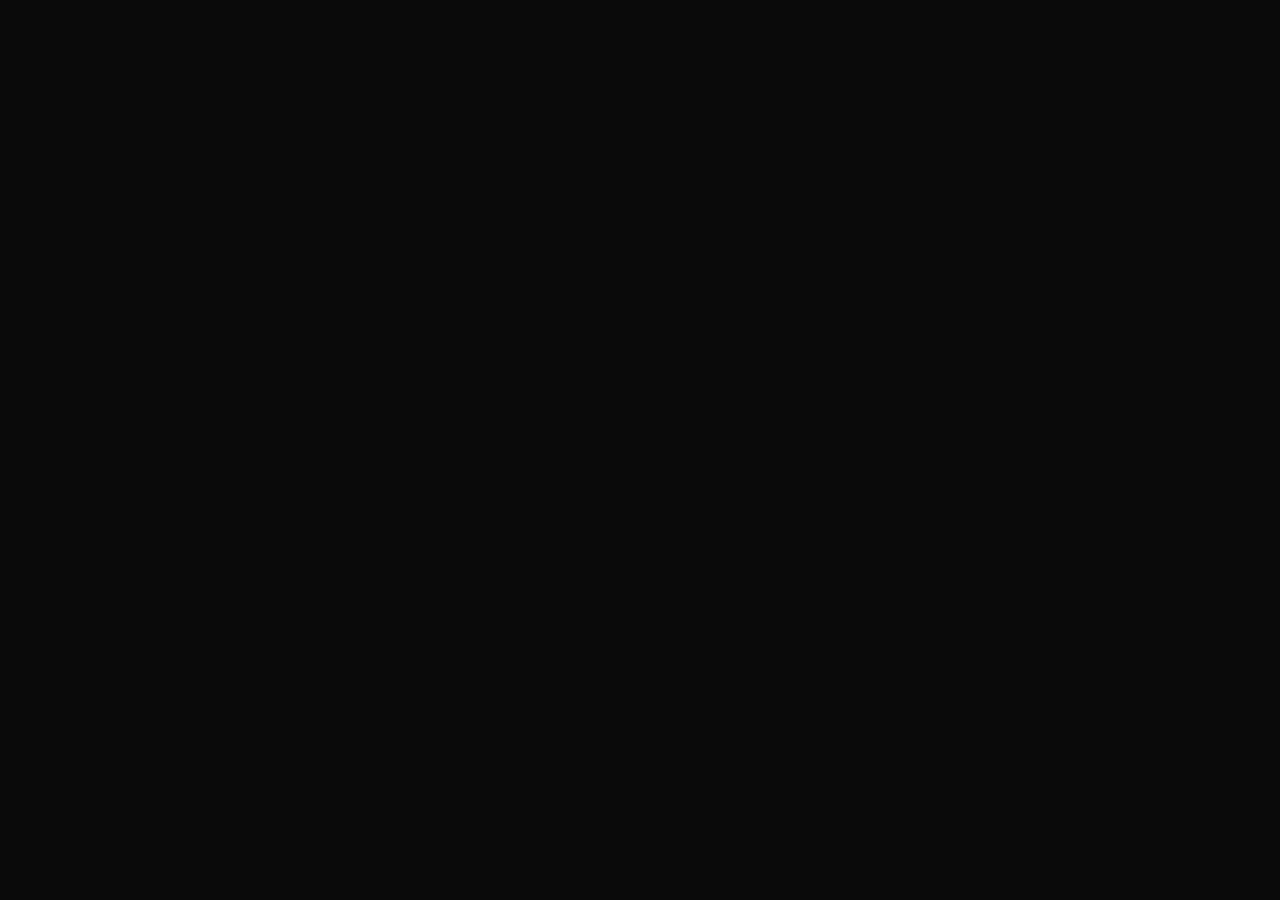
==== commit f2de0714: "Add files via upload" ====
--- a/index.html
+++ b/index.html
@@ -12,12 +12,12 @@
     <meta name="twitter:card" content="summary_large_image" />
     <meta name="twitter:title" content="Hunter — Web3 Portfolio" />
     <meta name="twitter:description" content="Hunter — Web3 Portfolio — built on Replit. Update this description to reflect the app." />
-    <link rel="icon" type="image/svg+xml" href="/favicon.svg" />
+    <link rel="icon" type="image/svg+xml" href="./favicon.svg" />
     <link rel="preconnect" href="https://fonts.googleapis.com">
     <link rel="preconnect" href="https://fonts.gstatic.com" crossorigin>
     <link href="https://fonts.googleapis.com/css2?family=Inter:wght@400;500;600;700&display=swap" rel="stylesheet">
-    <script type="module" crossorigin src="/script.js"></script>
-    <link rel="stylesheet" crossorigin href="/styles.css">
+    <script type="module" crossorigin src="index-CZbN4hNr.js"></script>
+    <link rel="stylesheet" crossorigin href="index-mNq5n6G6.css">
   </head>
   <body>
     <div id="root"></div>
--- a/index-mNq5n6G6.css
+++ b/index-mNq5n6G6.css
@@ -0,0 +1 @@
+@import"https://fonts.googleapis.com/css2?family=Outfit:wght@300;400;500;600;700&family=Space+Mono:wght@400;700&display=swap";@layer components;@layer properties{@supports (((-webkit-hyphens:none)) and (not (margin-trim:inline))) or ((-moz-orient:inline) and (not (color:rgb(from red r g b)))){*,:before,:after,::backdrop{--tw-translate-x:0;--tw-translate-y:0;--tw-translate-z:0;--tw-rotate-x:initial;--tw-rotate-y:initial;--tw-rotate-z:initial;--tw-skew-x:initial;--tw-skew-y:initial;--tw-space-y-reverse:0;--tw-space-x-reverse:0;--tw-border-style:solid;--tw-gradient-position:initial;--tw-gradient-from:#0000;--tw-gradient-via:#0000;--tw-gradient-to:#0000;--tw-gradient-stops:initial;--tw-gradient-via-stops:initial;--tw-gradient-from-position:0%;--tw-gradient-via-position:50%;--tw-gradient-to-position:100%;--tw-leading:initial;--tw-font-weight:initial;--tw-tracking:initial;--tw-ordinal:initial;--tw-slashed-zero:initial;--tw-numeric-figure:initial;--tw-numeric-spacing:initial;--tw-numeric-fraction:initial;--tw-shadow:0 0 #0000;--tw-shadow-color:initial;--tw-shadow-alpha:100%;--tw-inset-shadow:0 0 #0000;--tw-inset-shadow-color:initial;--tw-inset-shadow-alpha:100%;--tw-ring-color:initial;--tw-ring-shadow:0 0 #0000;--tw-inset-ring-color:initial;--tw-inset-ring-shadow:0 0 #0000;--tw-ring-inset:initial;--tw-ring-offset-width:0px;--tw-ring-offset-color:#fff;--tw-ring-offset-shadow:0 0 #0000;--tw-outline-style:solid;--tw-blur:initial;--tw-brightness:initial;--tw-contrast:initial;--tw-grayscale:initial;--tw-hue-rotate:initial;--tw-invert:initial;--tw-opacity:initial;--tw-saturate:initial;--tw-sepia:initial;--tw-drop-shadow:initial;--tw-drop-shadow-color:initial;--tw-drop-shadow-alpha:100%;--tw-drop-shadow-size:initial;--tw-backdrop-blur:initial;--tw-backdrop-brightness:initial;--tw-backdrop-contrast:initial;--tw-backdrop-grayscale:initial;--tw-backdrop-hue-rotate:initial;--tw-backdrop-invert:initial;--tw-backdrop-opacity:initial;--tw-backdrop-saturate:initial;--tw-backdrop-sepia:initial;--tw-duration:initial;--tw-ease:initial;--tw-content:"";--tw-animation-delay:0s;--tw-animation-direction:normal;--tw-animation-duration:initial;--tw-animation-fill-mode:none;--tw-animation-iteration-count:1;--tw-enter-blur:0;--tw-enter-opacity:1;--tw-enter-rotate:0;--tw-enter-scale:1;--tw-enter-translate-x:0;--tw-enter-translate-y:0;--tw-exit-blur:0;--tw-exit-opacity:1;--tw-exit-rotate:0;--tw-exit-scale:1;--tw-exit-translate-x:0;--tw-exit-translate-y:0}}}@layer theme{:root,:host{--color-red-50:oklch(97.1% .013 17.38);--color-red-300:oklch(80.8% .114 19.571);--color-red-400:oklch(70.4% .191 22.216);--color-red-500:oklch(63.7% .237 25.331);--color-red-600:oklch(57.7% .245 27.325);--color-gray-50:oklch(98.5% .002 247.839);--color-gray-600:oklch(44.6% .03 256.802);--color-gray-900:oklch(21% .034 264.665);--color-black:#000;--color-white:#fff;--spacing:.25rem;--container-sm:24rem;--container-md:28rem;--container-lg:32rem;--container-2xl:42rem;--container-3xl:48rem;--container-4xl:56rem;--container-5xl:64rem;--text-xs:.75rem;--text-xs--line-height:calc(1 / .75);--text-sm:.875rem;--text-sm--line-height:calc(1.25 / .875);--text-base:1rem;--text-base--line-height: 1.5 ;--text-lg:1.125rem;--text-lg--line-height:calc(1.75 / 1.125);--text-xl:1.25rem;--text-xl--line-height:calc(1.75 / 1.25);--text-2xl:1.5rem;--text-2xl--line-height:calc(2 / 1.5);--text-4xl:2.25rem;--text-4xl--line-height:calc(2.5 / 2.25);--text-5xl:3rem;--text-5xl--line-height:1;--text-6xl:3.75rem;--text-6xl--line-height:1;--text-7xl:4.5rem;--text-7xl--line-height:1;--text-8xl:6rem;--text-8xl--line-height:1;--font-weight-normal:400;--font-weight-medium:500;--font-weight-semibold:600;--font-weight-bold:700;--tracking-tighter:-.05em;--tracking-tight:-.025em;--tracking-wider:.05em;--tracking-widest:.1em;--leading-snug:1.375;--leading-normal:1.5;--leading-relaxed:1.625;--radius-2xl:1rem;--radius-3xl:1.5rem;--ease-in-out:cubic-bezier(.4, 0, .2, 1);--animate-spin:spin 1s linear infinite;--animate-pulse:pulse 2s cubic-bezier(.4, 0, .6, 1) infinite;--blur-sm:8px;--blur-md:12px;--blur-xl:24px;--blur-2xl:40px;--blur-3xl:64px;--aspect-video:16 / 9;--default-transition-duration:.15s;--default-transition-timing-function:cubic-bezier(.4, 0, .2, 1);--default-font-family:var(--app-font-sans);--default-mono-font-family:var(--app-font-mono);--color-border:hsl(var(--border))}}@layer base{*,:after,:before,::backdrop{box-sizing:border-box;border:0 solid;margin:0;padding:0}::file-selector-button{box-sizing:border-box;border:0 solid;margin:0;padding:0}html,:host{-webkit-text-size-adjust:100%;tab-size:4;line-height:1.5;font-family:var(--default-font-family,ui-sans-serif, system-ui, sans-serif, "Apple Color Emoji", "Segoe UI Emoji", "Segoe UI Symbol", "Noto Color Emoji");font-feature-settings:var(--default-font-feature-settings,normal);font-variation-settings:var(--default-font-variation-settings,normal);-webkit-tap-highlight-color:transparent}hr{height:0;color:inherit;border-top-width:1px}abbr:where([title]){-webkit-text-decoration:underline dotted;text-decoration:underline dotted}h1,h2,h3,h4,h5,h6{font-size:inherit;font-weight:inherit}a{color:inherit;-webkit-text-decoration:inherit;text-decoration:inherit}b,strong{font-weight:bolder}code,kbd,samp,pre{font-family:var(--default-mono-font-family,ui-monospace, SFMono-Regular, Menlo, Monaco, Consolas, "Liberation Mono", "Courier New", monospace);font-feature-settings:var(--default-mono-font-feature-settings,normal);font-variation-settings:var(--default-mono-font-variation-settings,normal);font-size:1em}small{font-size:80%}sub,sup{vertical-align:baseline;font-size:75%;line-height:0;position:relative}sub{bottom:-.25em}sup{top:-.5em}table{text-indent:0;border-color:inherit;border-collapse:collapse}:-moz-focusring{outline:auto}progress{vertical-align:baseline}summary{display:list-item}ol,ul,menu{list-style:none}img,svg,video,canvas,audio,iframe,embed,object{vertical-align:middle;display:block}img,video{max-width:100%;height:auto}button,input,select,optgroup,textarea{font:inherit;font-feature-settings:inherit;font-variation-settings:inherit;letter-spacing:inherit;color:inherit;opacity:1;background-color:#0000;border-radius:0}::file-selector-button{font:inherit;font-feature-settings:inherit;font-variation-settings:inherit;letter-spacing:inherit;color:inherit;opacity:1;background-color:#0000;border-radius:0}:where(select:is([multiple],[size])) optgroup{font-weight:bolder}:where(select:is([multiple],[size])) optgroup option{padding-inline-start:20px}::file-selector-button{margin-inline-end:4px}::placeholder{opacity:1}@supports (not ((-webkit-appearance:-apple-pay-button))) or (contain-intrinsic-size:1px){::placeholder{color:currentColor}@supports (color:color-mix(in lab,red,red)){::placeholder{color:color-mix(in oklab,currentcolor 50%,transparent)}}}textarea{resize:vertical}::-webkit-search-decoration{-webkit-appearance:none}::-webkit-date-and-time-value{min-height:1lh;text-align:inherit}::-webkit-datetime-edit{display:inline-flex}::-webkit-datetime-edit-fields-wrapper{padding:0}::-webkit-datetime-edit{padding-block:0}::-webkit-datetime-edit-year-field{padding-block:0}::-webkit-datetime-edit-month-field{padding-block:0}::-webkit-datetime-edit-day-field{padding-block:0}::-webkit-datetime-edit-hour-field{padding-block:0}::-webkit-datetime-edit-minute-field{padding-block:0}::-webkit-datetime-edit-second-field{padding-block:0}::-webkit-datetime-edit-millisecond-field{padding-block:0}::-webkit-datetime-edit-meridiem-field{padding-block:0}::-webkit-calendar-picker-indicator{line-height:1}:-moz-ui-invalid{box-shadow:none}button,input:where([type=button],[type=reset],[type=submit]){appearance:button}::file-selector-button{appearance:button}::-webkit-inner-spin-button{height:auto}::-webkit-outer-spin-button{height:auto}[hidden]:where(:not([hidden=until-found])){display:none!important}*{border-color:hsl(var(--border))}html{scroll-behavior:smooth}body{background-color:hsl(var(--background));font-family:var(--app-font-sans);color:hsl(var(--foreground));-webkit-font-smoothing:antialiased;-moz-osx-font-smoothing:grayscale}body ::selection{background-color:#fff3}@supports (color:color-mix(in lab,red,red)){body ::selection{background-color:color-mix(in oklab,var(--color-white) 20%,transparent)}}body::selection{background-color:#fff3}@supports (color:color-mix(in lab,red,red)){body::selection{background-color:color-mix(in oklab,var(--color-white) 20%,transparent)}}body ::selection{color:var(--color-white)}body::selection{color:var(--color-white)}}@layer utilities{.\@container\/field-group{container:field-group/inline-size}.pointer-events-auto{pointer-events:auto}.pointer-events-none{pointer-events:none}.invisible{visibility:hidden}.visible{visibility:visible}.sr-only{clip-path:inset(50%);white-space:nowrap;border-width:0;width:1px;height:1px;margin:-1px;padding:0;position:absolute;overflow:hidden}.absolute{position:absolute}.fixed{position:fixed}.relative{position:relative}.static{position:static}.inset-0{inset:0}.inset-x-0{inset-inline:0}.inset-y-0{inset-block:0}.-top-3{top:calc(var(--spacing) * -3)}.-top-4{top:calc(var(--spacing) * -4)}.-top-12{top:calc(var(--spacing) * -12)}.top-0{top:0}.top-1\.5{top:calc(var(--spacing) * 1.5)}.top-1\/2{top:50%}.top-2{top:calc(var(--spacing) * 2)}.top-3\.5{top:calc(var(--spacing) * 3.5)}.top-4{top:calc(var(--spacing) * 4)}.top-6{top:calc(var(--spacing) * 6)}.top-\[1px\]{top:1px}.top-\[15\%\]{top:15%}.top-\[50\%\]{top:50%}.top-\[60\%\]{top:60%}.top-full{top:100%}.-right-4{right:calc(var(--spacing) * -4)}.-right-12{right:calc(var(--spacing) * -12)}.right-0{right:0}.right-1{right:var(--spacing)}.right-2{right:calc(var(--spacing) * 2)}.right-3{right:calc(var(--spacing) * 3)}.right-4{right:calc(var(--spacing) * 4)}.right-6{right:calc(var(--spacing) * 6)}.right-8{right:calc(var(--spacing) * 8)}.right-\[5\%\]{right:5%}.-bottom-4{bottom:calc(var(--spacing) * -4)}.-bottom-12{bottom:calc(var(--spacing) * -12)}.bottom-0{bottom:0}.bottom-\[10\%\]{bottom:10%}.-left-3{left:calc(var(--spacing) * -3)}.-left-4{left:calc(var(--spacing) * -4)}.-left-12{left:calc(var(--spacing) * -12)}.-left-\[41px\]{left:-41px}.left-0{left:0}.left-1\/2{left:50%}.left-2{left:calc(var(--spacing) * 2)}.left-\[5\%\]{left:5%}.left-\[50\%\]{left:50%}.z-0{z-index:0}.z-10{z-index:10}.z-20{z-index:20}.z-50{z-index:50}.z-\[1\]{z-index:1}.z-\[60\]{z-index:60}.z-\[100\]{z-index:100}.order-first{order:-9999}.order-last{order:9999}.container{width:100%}@media(min-width:40rem){.container{max-width:40rem}}@media(min-width:48rem){.container{max-width:48rem}}@media(min-width:64rem){.container{max-width:64rem}}@media(min-width:80rem){.container{max-width:80rem}}@media(min-width:96rem){.container{max-width:96rem}}.\!m-0{margin:0!important}.-mx-1{margin-inline:calc(var(--spacing) * -1)}.mx-2{margin-inline:calc(var(--spacing) * 2)}.mx-3\.5{margin-inline:calc(var(--spacing) * 3.5)}.mx-4{margin-inline:calc(var(--spacing) * 4)}.mx-auto{margin-inline:auto}.-my-2{margin-block:calc(var(--spacing) * -2)}.my-0{margin-block:0}.my-0\.5{margin-block:calc(var(--spacing) * .5)}.my-1{margin-block:var(--spacing)}.-mt-4{margin-top:calc(var(--spacing) * -4)}.mt-0\.5{margin-top:calc(var(--spacing) * .5)}.mt-1\.5{margin-top:calc(var(--spacing) * 1.5)}.mt-2{margin-top:calc(var(--spacing) * 2)}.mt-4{margin-top:calc(var(--spacing) * 4)}.mt-24{margin-top:calc(var(--spacing) * 24)}.mt-auto{margin-top:auto}.mr-2{margin-right:calc(var(--spacing) * 2)}.mb-1{margin-bottom:var(--spacing)}.mb-2{margin-bottom:calc(var(--spacing) * 2)}.mb-3{margin-bottom:calc(var(--spacing) * 3)}.mb-4{margin-bottom:calc(var(--spacing) * 4)}.mb-6{margin-bottom:calc(var(--spacing) * 6)}.mb-8{margin-bottom:calc(var(--spacing) * 8)}.mb-10{margin-bottom:calc(var(--spacing) * 10)}.mb-12{margin-bottom:calc(var(--spacing) * 12)}.mb-16{margin-bottom:calc(var(--spacing) * 16)}.-ml-4{margin-left:calc(var(--spacing) * -4)}.ml-1{margin-left:var(--spacing)}.ml-3{margin-left:calc(var(--spacing) * 3)}.ml-4{margin-left:calc(var(--spacing) * 4)}.ml-auto{margin-left:auto}.line-clamp-2{-webkit-line-clamp:2;-webkit-box-orient:vertical;display:-webkit-box;overflow:hidden}.block{display:block}.flex{display:flex}.grid{display:grid}.hidden{display:none}.inline-block{display:inline-block}.inline-flex{display:inline-flex}.table{display:table}.aspect-\[4\/5\]{aspect-ratio:4/5}.aspect-square{aspect-ratio:1}.aspect-video{aspect-ratio:var(--aspect-video)}.size-4{width:calc(var(--spacing) * 4);height:calc(var(--spacing) * 4)}.size-6{width:calc(var(--spacing) * 6);height:calc(var(--spacing) * 6)}.size-8{width:calc(var(--spacing) * 8);height:calc(var(--spacing) * 8)}.size-10{width:calc(var(--spacing) * 10);height:calc(var(--spacing) * 10)}.size-\[--cell-size\]{width:--cell-size;height:--cell-size}.h-1\.5{height:calc(var(--spacing) * 1.5)}.h-2{height:calc(var(--spacing) * 2)}.h-2\.5{height:calc(var(--spacing) * 2.5)}.h-3{height:calc(var(--spacing) * 3)}.h-3\.5{height:calc(var(--spacing) * 3.5)}.h-4{height:calc(var(--spacing) * 4)}.h-5{height:calc(var(--spacing) * 5)}.h-6{height:calc(var(--spacing) * 6)}.h-7{height:calc(var(--spacing) * 7)}.h-8{height:calc(var(--spacing) * 8)}.h-9{height:calc(var(--spacing) * 9)}.h-10{height:calc(var(--spacing) * 10)}.h-11{height:calc(var(--spacing) * 11)}.h-12{height:calc(var(--spacing) * 12)}.h-24{height:calc(var(--spacing) * 24)}.h-28{height:calc(var(--spacing) * 28)}.h-40{height:calc(var(--spacing) * 40)}.h-44{height:calc(var(--spacing) * 44)}.h-56{height:calc(var(--spacing) * 56)}.h-\[--cell-size\]{height:--cell-size}.h-\[1px\]{height:1px}.h-\[40vw\]{height:40vw}.h-\[50vw\]{height:50vw}.h-\[55vw\]{height:55vw}.h-\[var\(--radix-navigation-menu-viewport-height\)\]{height:var(--radix-navigation-menu-viewport-height)}.h-\[var\(--radix-select-trigger-height\)\]{height:var(--radix-select-trigger-height)}.h-auto{height:auto}.h-full{height:100%}.h-px{height:1px}.h-svh{height:100svh}.max-h-\[--radix-context-menu-content-available-height\]{max-height:--radix-context-menu-content-available-height}.max-h-\[--radix-select-content-available-height\]{max-height:--radix-select-content-available-height}.max-h-\[85vh\]{max-height:85vh}.max-h-\[300px\]{max-height:300px}.max-h-\[500px\]{max-height:500px}.max-h-\[600px\]{max-height:600px}.max-h-\[700px\]{max-height:700px}.max-h-\[var\(--radix-dropdown-menu-content-available-height\)\]{max-height:var(--radix-dropdown-menu-content-available-height)}.max-h-screen{max-height:100vh}.min-h-0{min-height:0}.min-h-8{min-height:calc(var(--spacing) * 8)}.min-h-9{min-height:calc(var(--spacing) * 9)}.min-h-10{min-height:calc(var(--spacing) * 10)}.min-h-\[60px\]{min-height:60px}.min-h-\[100dvh\]{min-height:100dvh}.min-h-screen{min-height:100vh}.min-h-svh{min-height:100svh}.w-0{width:0}.w-1{width:var(--spacing)}.w-1\.5{width:calc(var(--spacing) * 1.5)}.w-1\/2{width:50%}.w-2{width:calc(var(--spacing) * 2)}.w-2\.5{width:calc(var(--spacing) * 2.5)}.w-3{width:calc(var(--spacing) * 3)}.w-3\.5{width:calc(var(--spacing) * 3.5)}.w-3\/4{width:75%}.w-4{width:calc(var(--spacing) * 4)}.w-5{width:calc(var(--spacing) * 5)}.w-6{width:calc(var(--spacing) * 6)}.w-7{width:calc(var(--spacing) * 7)}.w-8{width:calc(var(--spacing) * 8)}.w-9{width:calc(var(--spacing) * 9)}.w-10{width:calc(var(--spacing) * 10)}.w-11{width:calc(var(--spacing) * 11)}.w-24{width:calc(var(--spacing) * 24)}.w-28{width:calc(var(--spacing) * 28)}.w-64{width:calc(var(--spacing) * 64)}.w-72{width:calc(var(--spacing) * 72)}.w-\[--cell-size\]{width:--cell-size}.w-\[1px\]{width:1px}.w-\[40vw\]{width:40vw}.w-\[50vw\]{width:50vw}.w-\[55vw\]{width:55vw}.w-\[100px\]{width:100px}.w-\[var\(--sidebar-width\)\]{width:var(--sidebar-width)}.w-auto{width:auto}.w-fit{width:fit-content}.w-full{width:100%}.w-max{width:max-content}.w-px{width:1px}.max-w-2xl{max-width:var(--container-2xl)}.max-w-3xl{max-width:var(--container-3xl)}.max-w-4xl{max-width:var(--container-4xl)}.max-w-5xl{max-width:var(--container-5xl)}.max-w-\[500px\]{max-width:500px}.max-w-\[600px\]{max-width:600px}.max-w-\[700px\]{max-width:700px}.max-w-\[var\(--skeleton-width\)\]{max-width:var(--skeleton-width)}.max-w-lg{max-width:var(--container-lg)}.max-w-max{max-width:max-content}.max-w-md{max-width:var(--container-md)}.max-w-sm{max-width:var(--container-sm)}.min-w-0{min-width:0}.min-w-5{min-width:calc(var(--spacing) * 5)}.min-w-8{min-width:calc(var(--spacing) * 8)}.min-w-9{min-width:calc(var(--spacing) * 9)}.min-w-10{min-width:calc(var(--spacing) * 10)}.min-w-\[--cell-size\]{min-width:--cell-size}.min-w-\[8rem\]{min-width:8rem}.min-w-\[12rem\]{min-width:12rem}.min-w-\[var\(--radix-select-trigger-width\)\]{min-width:var(--radix-select-trigger-width)}.flex-1{flex:1}.shrink-0{flex-shrink:0}.flex-grow,.grow{flex-grow:1}.grow-0{flex-grow:0}.basis-full{flex-basis:100%}.caption-bottom{caption-side:bottom}.border-collapse{border-collapse:collapse}.origin-\[--radix-context-menu-content-transform-origin\]{transform-origin:--radix-context-menu-content-transform-origin}.origin-\[--radix-dropdown-menu-content-transform-origin\]{transform-origin:--radix-dropdown-menu-content-transform-origin}.origin-\[--radix-hover-card-content-transform-origin\]{transform-origin:--radix-hover-card-content-transform-origin}.origin-\[--radix-menubar-content-transform-origin\]{transform-origin:--radix-menubar-content-transform-origin}.origin-\[--radix-popover-content-transform-origin\]{transform-origin:--radix-popover-content-transform-origin}.origin-\[--radix-select-content-transform-origin\]{transform-origin:--radix-select-content-transform-origin}.origin-\[--radix-tooltip-content-transform-origin\]{transform-origin:--radix-tooltip-content-transform-origin}.-translate-x-1\/2{--tw-translate-x: -50% ;translate:var(--tw-translate-x) var(--tw-translate-y)}.-translate-x-px{--tw-translate-x:-1px;translate:var(--tw-translate-x) var(--tw-translate-y)}.translate-x-\[-50\%\]{--tw-translate-x:-50%;translate:var(--tw-translate-x) var(--tw-translate-y)}.translate-x-px{--tw-translate-x:1px;translate:var(--tw-translate-x) var(--tw-translate-y)}.-translate-y-1\/2{--tw-translate-y: -50% ;translate:var(--tw-translate-x) var(--tw-translate-y)}.translate-y-\[-50\%\]{--tw-translate-y:-50%;translate:var(--tw-translate-x) var(--tw-translate-y)}.rotate-45{rotate:45deg}.rotate-90{rotate:90deg}.transform{transform:var(--tw-rotate-x,) var(--tw-rotate-y,) var(--tw-rotate-z,) var(--tw-skew-x,) var(--tw-skew-y,)}.animate-caret-blink{animation:1.25s ease-out infinite caret-blink}.animate-in{animation:enter var(--tw-animation-duration,var(--tw-duration,.15s))var(--tw-ease,ease)var(--tw-animation-delay,0s)var(--tw-animation-iteration-count,1)var(--tw-animation-direction,normal)var(--tw-animation-fill-mode,none)}.animate-pulse{animation:var(--animate-pulse)}.animate-spin{animation:var(--animate-spin)}.cursor-default{cursor:default}.cursor-pointer{cursor:pointer}.cursor-text{cursor:text}.touch-none{touch-action:none}.resize-none{resize:none}.list-disc{list-style-type:disc}.list-none{list-style-type:none}.grid-cols-1{grid-template-columns:repeat(1,minmax(0,1fr))}.grid-cols-2{grid-template-columns:repeat(2,minmax(0,1fr))}.flex-col{flex-direction:column}.flex-col-reverse{flex-direction:column-reverse}.flex-row{flex-direction:row}.flex-wrap{flex-wrap:wrap}.place-content-center{place-content:center}.items-center{align-items:center}.items-end{align-items:flex-end}.items-start{align-items:flex-start}.items-stretch{align-items:stretch}.justify-between{justify-content:space-between}.justify-center{justify-content:center}.justify-start{justify-content:flex-start}.gap-1{gap:var(--spacing)}.gap-1\.5{gap:calc(var(--spacing) * 1.5)}.gap-2{gap:calc(var(--spacing) * 2)}.gap-2\.5{gap:calc(var(--spacing) * 2.5)}.gap-3{gap:calc(var(--spacing) * 3)}.gap-3\.5{gap:calc(var(--spacing) * 3.5)}.gap-4{gap:calc(var(--spacing) * 4)}.gap-5{gap:calc(var(--spacing) * 5)}.gap-6{gap:calc(var(--spacing) * 6)}.gap-7{gap:calc(var(--spacing) * 7)}.gap-8{gap:calc(var(--spacing) * 8)}.gap-12{gap:calc(var(--spacing) * 12)}:where(.space-y-1\.5>:not(:last-child)){--tw-space-y-reverse:0;margin-block-start:calc(calc(var(--spacing) * 1.5) * var(--tw-space-y-reverse));margin-block-end:calc(calc(var(--spacing) * 1.5) * calc(1 - var(--tw-space-y-reverse)))}:where(.space-y-2>:not(:last-child)){--tw-space-y-reverse:0;margin-block-start:calc(calc(var(--spacing) * 2) * var(--tw-space-y-reverse));margin-block-end:calc(calc(var(--spacing) * 2) * calc(1 - var(--tw-space-y-reverse)))}:where(.space-y-4>:not(:last-child)){--tw-space-y-reverse:0;margin-block-start:calc(calc(var(--spacing) * 4) * var(--tw-space-y-reverse));margin-block-end:calc(calc(var(--spacing) * 4) * calc(1 - var(--tw-space-y-reverse)))}:where(.space-y-14>:not(:last-child)){--tw-space-y-reverse:0;margin-block-start:calc(calc(var(--spacing) * 14) * var(--tw-space-y-reverse));margin-block-end:calc(calc(var(--spacing) * 14) * calc(1 - var(--tw-space-y-reverse)))}.gap-x-4{column-gap:calc(var(--spacing) * 4)}:where(.space-x-1>:not(:last-child)){--tw-space-x-reverse:0;margin-inline-start:calc(var(--spacing) * var(--tw-space-x-reverse));margin-inline-end:calc(var(--spacing) * calc(1 - var(--tw-space-x-reverse)))}:where(.space-x-4>:not(:last-child)){--tw-space-x-reverse:0;margin-inline-start:calc(calc(var(--spacing) * 4) * var(--tw-space-x-reverse));margin-inline-end:calc(calc(var(--spacing) * 4) * calc(1 - var(--tw-space-x-reverse)))}.gap-y-2{row-gap:calc(var(--spacing) * 2)}.self-stretch{align-self:stretch}.overflow-auto{overflow:auto}.overflow-hidden{overflow:hidden}.overflow-x-hidden{overflow-x:hidden}.overflow-y-auto{overflow-y:auto}.rounded-2xl{border-radius:var(--radius-2xl)}.rounded-3xl{border-radius:var(--radius-3xl)}.rounded-\[2\.5rem\]{border-radius:2.5rem}.rounded-\[2px\]{border-radius:2px}.rounded-\[calc\(var\(--radius\)-5px\)\]{border-radius:calc(var(--radius) - 5px)}.rounded-\[inherit\]{border-radius:inherit}.rounded-full{border-radius:3.40282e38px}.rounded-lg{border-radius:var(--radius)}.rounded-md{border-radius:calc(var(--radius) - 2px)}.rounded-none{border-radius:0}.rounded-sm{border-radius:calc(var(--radius) - 4px)}.rounded-xl{border-radius:calc(var(--radius) + 4px)}.rounded-t-\[10px\]{border-top-left-radius:10px;border-top-right-radius:10px}.rounded-l-md{border-top-left-radius:calc(var(--radius) - 2px);border-bottom-left-radius:calc(var(--radius) - 2px)}.rounded-tl-sm{border-top-left-radius:calc(var(--radius) - 4px)}.rounded-r-md{border-top-right-radius:calc(var(--radius) - 2px);border-bottom-right-radius:calc(var(--radius) - 2px)}.border{border-style:var(--tw-border-style);border-width:1px}.border-0{border-style:var(--tw-border-style);border-width:0}.border-2{border-style:var(--tw-border-style);border-width:2px}.border-\[1\.5px\]{border-style:var(--tw-border-style);border-width:1.5px}.border-y{border-block-style:var(--tw-border-style);border-block-width:1px}.border-t{border-top-style:var(--tw-border-style);border-top-width:1px}.border-r{border-right-style:var(--tw-border-style);border-right-width:1px}.border-b{border-bottom-style:var(--tw-border-style);border-bottom-width:1px}.border-l{border-left-style:var(--tw-border-style);border-left-width:1px}.border-dashed{--tw-border-style:dashed;border-style:dashed}.\[border-color\:var\(--badge-outline\)\]{border-color:var(--badge-outline)}.\[border-color\:var\(--button-outline\)\]{border-color:var(--button-outline)}.border-\[\#adb1bf\]{border-color:#adb1bf}.border-\[--color-border\]{border-color:--color-border}.border-border,.border-border\/50{border-color:hsl(var(--border))}@supports (color:color-mix(in lab,red,red)){.border-border\/50{border-color:color-mix(in oklab,hsl(var(--border)) 50%,transparent)}}.border-destructive{border-color:hsl(var(--destructive))}.border-destructive-border{border-color:var(--destructive-border)}.border-destructive\/50{border-color:hsl(var(--destructive))}@supports (color:color-mix(in lab,red,red)){.border-destructive\/50{border-color:color-mix(in oklab,hsl(var(--destructive)) 50%,transparent)}}.border-input{border-color:hsl(var(--input))}.border-primary{border-color:hsl(var(--primary))}.border-primary-border{border-color:var(--primary-border)}.border-primary\/50{border-color:hsl(var(--primary))}@supports (color:color-mix(in lab,red,red)){.border-primary\/50{border-color:color-mix(in oklab,hsl(var(--primary)) 50%,transparent)}}.border-secondary-border{border-color:var(--secondary-border)}.border-sidebar-border{border-color:hsl(var(--sidebar-border))}.border-transparent{border-color:#0000}.border-white\/10{border-color:#ffffff1a}@supports (color:color-mix(in lab,red,red)){.border-white\/10{border-color:color-mix(in oklab,var(--color-white) 10%,transparent)}}.border-white\/20{border-color:#fff3}@supports (color:color-mix(in lab,red,red)){.border-white\/20{border-color:color-mix(in oklab,var(--color-white) 20%,transparent)}}.border-white\/25{border-color:#ffffff40}@supports (color:color-mix(in lab,red,red)){.border-white\/25{border-color:color-mix(in oklab,var(--color-white) 25%,transparent)}}.border-white\/\[0\.05\]{border-color:#ffffff0d}@supports (color:color-mix(in lab,red,red)){.border-white\/\[0\.05\]{border-color:color-mix(in oklab,var(--color-white) 5%,transparent)}}.border-white\/\[0\.07\]{border-color:#ffffff12}@supports (color:color-mix(in lab,red,red)){.border-white\/\[0\.07\]{border-color:color-mix(in oklab,var(--color-white) 7%,transparent)}}.border-white\/\[0\.08\]{border-color:#ffffff14}@supports (color:color-mix(in lab,red,red)){.border-white\/\[0\.08\]{border-color:color-mix(in oklab,var(--color-white) 8%,transparent)}}.border-white\/\[0\.09\]{border-color:#ffffff17}@supports (color:color-mix(in lab,red,red)){.border-white\/\[0\.09\]{border-color:color-mix(in oklab,var(--color-white) 9%,transparent)}}.border-t-transparent{border-top-color:#0000}.border-l-transparent{border-left-color:#0000}.bg-\[\#0a0a0a\]{background-color:#0a0a0a}.bg-\[\#040404\]{background-color:#040404}.bg-\[\#b8bcc8\]{background-color:#b8bcc8}.bg-\[\#c8cad6\]{background-color:#c8cad6}.bg-\[--color-bg\]{background-color:--color-bg}.bg-accent{background-color:hsl(var(--accent))}.bg-background{background-color:hsl(var(--background))}.bg-black{background-color:var(--color-black)}.bg-black\/25{background-color:#00000040}@supports (color:color-mix(in lab,red,red)){.bg-black\/25{background-color:color-mix(in oklab,var(--color-black) 25%,transparent)}}.bg-black\/40{background-color:#0006}@supports (color:color-mix(in lab,red,red)){.bg-black\/40{background-color:color-mix(in oklab,var(--color-black) 40%,transparent)}}.bg-black\/50{background-color:#00000080}@supports (color:color-mix(in lab,red,red)){.bg-black\/50{background-color:color-mix(in oklab,var(--color-black) 50%,transparent)}}.bg-black\/80{background-color:#000c}@supports (color:color-mix(in lab,red,red)){.bg-black\/80{background-color:color-mix(in oklab,var(--color-black) 80%,transparent)}}.bg-black\/96{background-color:#000000f5}@supports (color:color-mix(in lab,red,red)){.bg-black\/96{background-color:color-mix(in oklab,var(--color-black) 96%,transparent)}}.bg-border{background-color:hsl(var(--border))}.bg-card{background-color:hsl(var(--card))}.bg-destructive{background-color:hsl(var(--destructive))}.bg-foreground{background-color:hsl(var(--foreground))}.bg-gray-50{background-color:var(--color-gray-50)}.bg-input{background-color:hsl(var(--input))}.bg-muted,.bg-muted\/50{background-color:hsl(var(--muted))}@supports (color:color-mix(in lab,red,red)){.bg-muted\/50{background-color:color-mix(in oklab,hsl(var(--muted)) 50%,transparent)}}.bg-popover{background-color:hsl(var(--popover))}.bg-primary,.bg-primary\/10{background-color:hsl(var(--primary))}@supports (color:color-mix(in lab,red,red)){.bg-primary\/10{background-color:color-mix(in oklab,hsl(var(--primary)) 10%,transparent)}}.bg-primary\/20{background-color:hsl(var(--primary))}@supports (color:color-mix(in lab,red,red)){.bg-primary\/20{background-color:color-mix(in oklab,hsl(var(--primary)) 20%,transparent)}}.bg-secondary{background-color:hsl(var(--secondary))}.bg-sidebar{background-color:hsl(var(--sidebar))}.bg-sidebar-border{background-color:hsl(var(--sidebar-border))}.bg-transparent{background-color:#0000}.bg-white{background-color:var(--color-white)}.bg-white\/10{background-color:#ffffff1a}@supports (color:color-mix(in lab,red,red)){.bg-white\/10{background-color:color-mix(in oklab,var(--color-white) 10%,transparent)}}.bg-white\/\[0\.02\]{background-color:#ffffff05}@supports (color:color-mix(in lab,red,red)){.bg-white\/\[0\.02\]{background-color:color-mix(in oklab,var(--color-white) 2%,transparent)}}.bg-white\/\[0\.03\]{background-color:#ffffff08}@supports (color:color-mix(in lab,red,red)){.bg-white\/\[0\.03\]{background-color:color-mix(in oklab,var(--color-white) 3%,transparent)}}.bg-white\/\[0\.04\]{background-color:#ffffff0a}@supports (color:color-mix(in lab,red,red)){.bg-white\/\[0\.04\]{background-color:color-mix(in oklab,var(--color-white) 4%,transparent)}}.bg-white\/\[0\.05\]{background-color:#ffffff0d}@supports (color:color-mix(in lab,red,red)){.bg-white\/\[0\.05\]{background-color:color-mix(in oklab,var(--color-white) 5%,transparent)}}.bg-white\/\[0\.06\]{background-color:#ffffff0f}@supports (color:color-mix(in lab,red,red)){.bg-white\/\[0\.06\]{background-color:color-mix(in oklab,var(--color-white) 6%,transparent)}}.bg-white\/\[0\.07\]{background-color:#ffffff12}@supports (color:color-mix(in lab,red,red)){.bg-white\/\[0\.07\]{background-color:color-mix(in oklab,var(--color-white) 7%,transparent)}}.bg-white\/\[0\.025\]{background-color:#ffffff06}@supports (color:color-mix(in lab,red,red)){.bg-white\/\[0\.025\]{background-color:color-mix(in oklab,var(--color-white) 2.5%,transparent)}}.bg-gradient-to-b{--tw-gradient-position:to bottom in oklab;background-image:linear-gradient(var(--tw-gradient-stops))}.bg-gradient-to-br{--tw-gradient-position:to bottom right in oklab;background-image:linear-gradient(var(--tw-gradient-stops))}.bg-gradient-to-r{--tw-gradient-position:to right in oklab;background-image:linear-gradient(var(--tw-gradient-stops))}.from-\[\#c8cad6\]{--tw-gradient-from:#c8cad6;--tw-gradient-stops:var(--tw-gradient-via-stops,var(--tw-gradient-position), var(--tw-gradient-from) var(--tw-gradient-from-position), var(--tw-gradient-to) var(--tw-gradient-to-position))}.from-\[\#d4d6e2\]{--tw-gradient-from:#d4d6e2;--tw-gradient-stops:var(--tw-gradient-via-stops,var(--tw-gradient-position), var(--tw-gradient-from) var(--tw-gradient-from-position), var(--tw-gradient-to) var(--tw-gradient-to-position))}.from-transparent{--tw-gradient-from:transparent;--tw-gradient-stops:var(--tw-gradient-via-stops,var(--tw-gradient-position), var(--tw-gradient-from) var(--tw-gradient-from-position), var(--tw-gradient-to) var(--tw-gradient-to-position))}.from-white{--tw-gradient-from:var(--color-white);--tw-gradient-stops:var(--tw-gradient-via-stops,var(--tw-gradient-position), var(--tw-gradient-from) var(--tw-gradient-from-position), var(--tw-gradient-to) var(--tw-gradient-to-position))}.from-white\/\[0\.06\]{--tw-gradient-from:#ffffff0f}@supports (color:color-mix(in lab,red,red)){.from-white\/\[0\.06\]{--tw-gradient-from:color-mix(in oklab, var(--color-white) 6%, transparent)}}.from-white\/\[0\.06\]{--tw-gradient-stops:var(--tw-gradient-via-stops,var(--tw-gradient-position), var(--tw-gradient-from) var(--tw-gradient-from-position), var(--tw-gradient-to) var(--tw-gradient-to-position))}.via-\[\#d4d6e2\]{--tw-gradient-via:#d4d6e2;--tw-gradient-via-stops:var(--tw-gradient-position), var(--tw-gradient-from) var(--tw-gradient-from-position), var(--tw-gradient-via) var(--tw-gradient-via-position), var(--tw-gradient-to) var(--tw-gradient-to-position);--tw-gradient-stops:var(--tw-gradient-via-stops)}.via-transparent{--tw-gradient-via:transparent;--tw-gradient-via-stops:var(--tw-gradient-position), var(--tw-gradient-from) var(--tw-gradient-from-position), var(--tw-gradient-via) var(--tw-gradient-via-position), var(--tw-gradient-to) var(--tw-gradient-to-position);--tw-gradient-stops:var(--tw-gradient-via-stops)}.via-white\/15{--tw-gradient-via:#ffffff26}@supports (color:color-mix(in lab,red,red)){.via-white\/15{--tw-gradient-via:color-mix(in oklab, var(--color-white) 15%, transparent)}}.via-white\/15{--tw-gradient-via-stops:var(--tw-gradient-position), var(--tw-gradient-from) var(--tw-gradient-from-position), var(--tw-gradient-via) var(--tw-gradient-via-position), var(--tw-gradient-to) var(--tw-gradient-to-position);--tw-gradient-stops:var(--tw-gradient-via-stops)}.to-\[\#7e8090\]{--tw-gradient-to:#7e8090;--tw-gradient-stops:var(--tw-gradient-via-stops,var(--tw-gradient-position), var(--tw-gradient-from) var(--tw-gradient-from-position), var(--tw-gradient-to) var(--tw-gradient-to-position))}.to-\[\#8e90a0\]{--tw-gradient-to:#8e90a0;--tw-gradient-stops:var(--tw-gradient-via-stops,var(--tw-gradient-position), var(--tw-gradient-from) var(--tw-gradient-from-position), var(--tw-gradient-to) var(--tw-gradient-to-position))}.to-\[\#9092a4\]{--tw-gradient-to:#9092a4;--tw-gradient-stops:var(--tw-gradient-via-stops,var(--tw-gradient-position), var(--tw-gradient-from) var(--tw-gradient-from-position), var(--tw-gradient-to) var(--tw-gradient-to-position))}.to-transparent{--tw-gradient-to:transparent;--tw-gradient-stops:var(--tw-gradient-via-stops,var(--tw-gradient-position), var(--tw-gradient-from) var(--tw-gradient-from-position), var(--tw-gradient-to) var(--tw-gradient-to-position))}.to-white\/70{--tw-gradient-to:#ffffffb3}@supports (color:color-mix(in lab,red,red)){.to-white\/70{--tw-gradient-to:color-mix(in oklab, var(--color-white) 70%, transparent)}}.to-white\/70{--tw-gradient-stops:var(--tw-gradient-via-stops,var(--tw-gradient-position), var(--tw-gradient-from) var(--tw-gradient-from-position), var(--tw-gradient-to) var(--tw-gradient-to-position))}.bg-clip-text{-webkit-background-clip:text;background-clip:text}.fill-current{fill:currentColor}.fill-primary{fill:hsl(var(--primary))}.object-cover{object-fit:cover}.p-0{padding:0}.p-1{padding:var(--spacing)}.p-2{padding:calc(var(--spacing) * 2)}.p-3{padding:calc(var(--spacing) * 3)}.p-4{padding:calc(var(--spacing) * 4)}.p-5{padding:calc(var(--spacing) * 5)}.p-6{padding:calc(var(--spacing) * 6)}.p-7{padding:calc(var(--spacing) * 7)}.p-8{padding:calc(var(--spacing) * 8)}.p-10{padding:calc(var(--spacing) * 10)}.p-\[1px\]{padding:1px}.px-1{padding-inline:var(--spacing)}.px-1\.5{padding-inline:calc(var(--spacing) * 1.5)}.px-2{padding-inline:calc(var(--spacing) * 2)}.px-2\.5{padding-inline:calc(var(--spacing) * 2.5)}.px-3{padding-inline:calc(var(--spacing) * 3)}.px-4{padding-inline:calc(var(--spacing) * 4)}.px-5{padding-inline:calc(var(--spacing) * 5)}.px-6{padding-inline:calc(var(--spacing) * 6)}.px-8{padding-inline:calc(var(--spacing) * 8)}.px-\[--cell-size\]{padding-inline:--cell-size}.py-0\.5{padding-block:calc(var(--spacing) * .5)}.py-1{padding-block:var(--spacing)}.py-1\.5{padding-block:calc(var(--spacing) * 1.5)}.py-2{padding-block:calc(var(--spacing) * 2)}.py-2\.5{padding-block:calc(var(--spacing) * 2.5)}.py-3{padding-block:calc(var(--spacing) * 3)}.py-4{padding-block:calc(var(--spacing) * 4)}.py-5{padding-block:calc(var(--spacing) * 5)}.py-6{padding-block:calc(var(--spacing) * 6)}.py-10{padding-block:calc(var(--spacing) * 10)}.py-24{padding-block:calc(var(--spacing) * 24)}.py-32{padding-block:calc(var(--spacing) * 32)}.pt-0{padding-top:0}.pt-3{padding-top:calc(var(--spacing) * 3)}.pt-4{padding-top:calc(var(--spacing) * 4)}.pt-6{padding-top:calc(var(--spacing) * 6)}.pt-20{padding-top:calc(var(--spacing) * 20)}.pr-1{padding-right:var(--spacing)}.pr-2{padding-right:calc(var(--spacing) * 2)}.pr-2\.5{padding-right:calc(var(--spacing) * 2.5)}.pr-3{padding-right:calc(var(--spacing) * 3)}.pr-8{padding-right:calc(var(--spacing) * 8)}.pb-3{padding-bottom:calc(var(--spacing) * 3)}.pb-4{padding-bottom:calc(var(--spacing) * 4)}.pl-2{padding-left:calc(var(--spacing) * 2)}.pl-2\.5{padding-left:calc(var(--spacing) * 2.5)}.pl-3{padding-left:calc(var(--spacing) * 3)}.pl-4{padding-left:calc(var(--spacing) * 4)}.pl-8{padding-left:calc(var(--spacing) * 8)}.text-center{text-align:center}.text-left{text-align:left}.align-middle{vertical-align:middle}.font-mono{font-family:var(--app-font-mono)}.font-sans{font-family:var(--app-font-sans)}.text-2xl{font-size:var(--text-2xl);line-height:var(--tw-leading,var(--text-2xl--line-height))}.text-4xl{font-size:var(--text-4xl);line-height:var(--tw-leading,var(--text-4xl--line-height))}.text-5xl{font-size:var(--text-5xl);line-height:var(--tw-leading,var(--text-5xl--line-height))}.text-base{font-size:var(--text-base);line-height:var(--tw-leading,var(--text-base--line-height))}.text-lg{font-size:var(--text-lg);line-height:var(--tw-leading,var(--text-lg--line-height))}.text-sm{font-size:var(--text-sm);line-height:var(--tw-leading,var(--text-sm--line-height))}.text-sm\/relaxed{font-size:var(--text-sm);line-height:var(--leading-relaxed)}.text-xl{font-size:var(--text-xl);line-height:var(--tw-leading,var(--text-xl--line-height))}.text-xs{font-size:var(--text-xs);line-height:var(--tw-leading,var(--text-xs--line-height))}.text-\[0\.8rem\]{font-size:.8rem}.leading-\[1\.05\]{--tw-leading:1.05;line-height:1.05}.leading-none{--tw-leading:1;line-height:1}.leading-normal{--tw-leading:var(--leading-normal);line-height:var(--leading-normal)}.leading-relaxed{--tw-leading:var(--leading-relaxed);line-height:var(--leading-relaxed)}.leading-snug{--tw-leading:var(--leading-snug);line-height:var(--leading-snug)}.font-bold{--tw-font-weight:var(--font-weight-bold);font-weight:var(--font-weight-bold)}.font-medium{--tw-font-weight:var(--font-weight-medium);font-weight:var(--font-weight-medium)}.font-normal{--tw-font-weight:var(--font-weight-normal);font-weight:var(--font-weight-normal)}.font-semibold{--tw-font-weight:var(--font-weight-semibold);font-weight:var(--font-weight-semibold)}.tracking-tight{--tw-tracking:var(--tracking-tight);letter-spacing:var(--tracking-tight)}.tracking-tighter{--tw-tracking:var(--tracking-tighter);letter-spacing:var(--tracking-tighter)}.tracking-wider{--tw-tracking:var(--tracking-wider);letter-spacing:var(--tracking-wider)}.tracking-widest{--tw-tracking:var(--tracking-widest);letter-spacing:var(--tracking-widest)}.text-balance{text-wrap:balance}.break-words{overflow-wrap:break-word}.whitespace-nowrap{white-space:nowrap}.text-accent-foreground{color:hsl(var(--accent-foreground))}.text-black{color:var(--color-black)}.text-card-foreground{color:hsl(var(--card-foreground))}.text-current{color:currentColor}.text-destructive{color:hsl(var(--destructive))}.text-destructive-foreground{color:hsl(var(--destructive-foreground))}.text-foreground,.text-foreground\/50{color:hsl(var(--foreground))}@supports (color:color-mix(in lab,red,red)){.text-foreground\/50{color:color-mix(in oklab,hsl(var(--foreground)) 50%,transparent)}}.text-gray-600{color:var(--color-gray-600)}.text-gray-900{color:var(--color-gray-900)}.text-muted-foreground{color:hsl(var(--muted-foreground))}.text-popover-foreground{color:hsl(var(--popover-foreground))}.text-primary{color:hsl(var(--primary))}.text-primary-foreground{color:hsl(var(--primary-foreground))}.text-red-500{color:var(--color-red-500)}.text-secondary-foreground{color:hsl(var(--secondary-foreground))}.text-sidebar-foreground,.text-sidebar-foreground\/70{color:hsl(var(--sidebar-foreground))}@supports (color:color-mix(in lab,red,red)){.text-sidebar-foreground\/70{color:color-mix(in oklab,hsl(var(--sidebar-foreground)) 70%,transparent)}}.text-transparent{color:#0000}.text-white{color:var(--color-white)}.text-white\/25{color:#ffffff40}@supports (color:color-mix(in lab,red,red)){.text-white\/25{color:color-mix(in oklab,var(--color-white) 25%,transparent)}}.text-white\/35{color:#ffffff59}@supports (color:color-mix(in lab,red,red)){.text-white\/35{color:color-mix(in oklab,var(--color-white) 35%,transparent)}}.text-white\/40{color:#fff6}@supports (color:color-mix(in lab,red,red)){.text-white\/40{color:color-mix(in oklab,var(--color-white) 40%,transparent)}}.text-white\/45{color:#ffffff73}@supports (color:color-mix(in lab,red,red)){.text-white\/45{color:color-mix(in oklab,var(--color-white) 45%,transparent)}}.text-white\/50{color:#ffffff80}@supports (color:color-mix(in lab,red,red)){.text-white\/50{color:color-mix(in oklab,var(--color-white) 50%,transparent)}}.text-white\/55{color:#ffffff8c}@supports (color:color-mix(in lab,red,red)){.text-white\/55{color:color-mix(in oklab,var(--color-white) 55%,transparent)}}.text-white\/60{color:#fff9}@supports (color:color-mix(in lab,red,red)){.text-white\/60{color:color-mix(in oklab,var(--color-white) 60%,transparent)}}.text-white\/65{color:#ffffffa6}@supports (color:color-mix(in lab,red,red)){.text-white\/65{color:color-mix(in oklab,var(--color-white) 65%,transparent)}}.text-white\/70{color:#ffffffb3}@supports (color:color-mix(in lab,red,red)){.text-white\/70{color:color-mix(in oklab,var(--color-white) 70%,transparent)}}.text-white\/75{color:#ffffffbf}@supports (color:color-mix(in lab,red,red)){.text-white\/75{color:color-mix(in oklab,var(--color-white) 75%,transparent)}}.text-white\/80{color:#fffc}@supports (color:color-mix(in lab,red,red)){.text-white\/80{color:color-mix(in oklab,var(--color-white) 80%,transparent)}}.text-white\/90{color:#ffffffe6}@supports (color:color-mix(in lab,red,red)){.text-white\/90{color:color-mix(in oklab,var(--color-white) 90%,transparent)}}.text-white\/\[0\.06\]{color:#ffffff0f}@supports (color:color-mix(in lab,red,red)){.text-white\/\[0\.06\]{color:color-mix(in oklab,var(--color-white) 6%,transparent)}}.uppercase{text-transform:uppercase}.italic{font-style:italic}.tabular-nums{--tw-numeric-spacing:tabular-nums;font-variant-numeric:var(--tw-ordinal,) var(--tw-slashed-zero,) var(--tw-numeric-figure,) var(--tw-numeric-spacing,) var(--tw-numeric-fraction,)}.underline-offset-4{text-underline-offset:4px}.opacity-0{opacity:0}.opacity-50{opacity:.5}.opacity-60{opacity:.6}.opacity-70{opacity:.7}.opacity-90{opacity:.9}.shadow{--tw-shadow:0 1px 3px 0 var(--tw-shadow-color,#0000001a), 0 1px 2px -1px var(--tw-shadow-color,#0000001a);box-shadow:var(--tw-inset-shadow),var(--tw-inset-ring-shadow),var(--tw-ring-offset-shadow),var(--tw-ring-shadow),var(--tw-shadow)}.shadow-\[0_0_0_1px_hsl\(var\(--sidebar-border\)\)\]{--tw-shadow:0 0 0 1px var(--tw-shadow-color,hsl(var(--sidebar-border)));box-shadow:var(--tw-inset-shadow),var(--tw-inset-ring-shadow),var(--tw-ring-offset-shadow),var(--tw-ring-shadow),var(--tw-shadow)}.shadow-\[0_0_10px_rgba\(173\,177\,191\,0\.35\)\]{--tw-shadow:0 0 10px var(--tw-shadow-color,#adb1bf59);box-shadow:var(--tw-inset-shadow),var(--tw-inset-ring-shadow),var(--tw-ring-offset-shadow),var(--tw-ring-shadow),var(--tw-shadow)}.shadow-\[0_0_15px_rgba\(255\,255\,255\,0\.08\)\]{--tw-shadow:0 0 15px var(--tw-shadow-color,#ffffff14);box-shadow:var(--tw-inset-shadow),var(--tw-inset-ring-shadow),var(--tw-ring-offset-shadow),var(--tw-ring-shadow),var(--tw-shadow)}.shadow-\[0_0_18px_rgba\(200\,203\,220\,0\.12\)\]{--tw-shadow:0 0 18px var(--tw-shadow-color,#c8cbdc1f);box-shadow:var(--tw-inset-shadow),var(--tw-inset-ring-shadow),var(--tw-ring-offset-shadow),var(--tw-ring-shadow),var(--tw-shadow)}.shadow-\[0_0_20px_rgba\(200\,203\,220\,0\.2\)\]{--tw-shadow:0 0 20px var(--tw-shadow-color,#c8cbdc33);box-shadow:var(--tw-inset-shadow),var(--tw-inset-ring-shadow),var(--tw-ring-offset-shadow),var(--tw-ring-shadow),var(--tw-shadow)}.shadow-\[0_0_24px_rgba\(200\,203\,220\,0\.15\)\]{--tw-shadow:0 0 24px var(--tw-shadow-color,#c8cbdc26);box-shadow:var(--tw-inset-shadow),var(--tw-inset-ring-shadow),var(--tw-ring-offset-shadow),var(--tw-ring-shadow),var(--tw-shadow)}.shadow-\[0_0_28px_rgba\(200\,203\,220\,0\.18\)\]{--tw-shadow:0 0 28px var(--tw-shadow-color,#c8cbdc2e);box-shadow:var(--tw-inset-shadow),var(--tw-inset-ring-shadow),var(--tw-ring-offset-shadow),var(--tw-ring-shadow),var(--tw-shadow)}.shadow-\[0_0_40px_rgba\(190\,193\,210\,0\.07\)\]{--tw-shadow:0 0 40px var(--tw-shadow-color,#bec1d212);box-shadow:var(--tw-inset-shadow),var(--tw-inset-ring-shadow),var(--tw-ring-offset-shadow),var(--tw-ring-shadow),var(--tw-shadow)}.shadow-\[0_4px_30px_rgba\(0\,0\,0\,0\.5\)\]{--tw-shadow:0 4px 30px var(--tw-shadow-color,#00000080);box-shadow:var(--tw-inset-shadow),var(--tw-inset-ring-shadow),var(--tw-ring-offset-shadow),var(--tw-ring-shadow),var(--tw-shadow)}.shadow-lg{--tw-shadow:0 10px 15px -3px var(--tw-shadow-color,#0000001a), 0 4px 6px -4px var(--tw-shadow-color,#0000001a);box-shadow:var(--tw-inset-shadow),var(--tw-inset-ring-shadow),var(--tw-ring-offset-shadow),var(--tw-ring-shadow),var(--tw-shadow)}.shadow-md{--tw-shadow:0 4px 6px -1px var(--tw-shadow-color,#0000001a), 0 2px 4px -2px var(--tw-shadow-color,#0000001a);box-shadow:var(--tw-inset-shadow),var(--tw-inset-ring-shadow),var(--tw-ring-offset-shadow),var(--tw-ring-shadow),var(--tw-shadow)}.shadow-none{--tw-shadow:0 0 #0000;box-shadow:var(--tw-inset-shadow),var(--tw-inset-ring-shadow),var(--tw-ring-offset-shadow),var(--tw-ring-shadow),var(--tw-shadow)}.shadow-sm{--tw-shadow:0 1px 3px 0 var(--tw-shadow-color,#0000001a), 0 1px 2px -1px var(--tw-shadow-color,#0000001a);box-shadow:var(--tw-inset-shadow),var(--tw-inset-ring-shadow),var(--tw-ring-offset-shadow),var(--tw-ring-shadow),var(--tw-shadow)}.shadow-xl{--tw-shadow:0 20px 25px -5px var(--tw-shadow-color,#0000001a), 0 8px 10px -6px var(--tw-shadow-color,#0000001a);box-shadow:var(--tw-inset-shadow),var(--tw-inset-ring-shadow),var(--tw-ring-offset-shadow),var(--tw-ring-shadow),var(--tw-shadow)}.shadow-xs{--tw-shadow:0 1px 2px 0 var(--tw-shadow-color,#0000000d);box-shadow:var(--tw-inset-shadow),var(--tw-inset-ring-shadow),var(--tw-ring-offset-shadow),var(--tw-ring-shadow),var(--tw-shadow)}.ring-0{--tw-ring-shadow:var(--tw-ring-inset,) 0 0 0 calc(0px + var(--tw-ring-offset-width)) var(--tw-ring-color,currentcolor);box-shadow:var(--tw-inset-shadow),var(--tw-inset-ring-shadow),var(--tw-ring-offset-shadow),var(--tw-ring-shadow),var(--tw-shadow)}.ring-1{--tw-ring-shadow:var(--tw-ring-inset,) 0 0 0 calc(1px + var(--tw-ring-offset-width)) var(--tw-ring-color,currentcolor);box-shadow:var(--tw-inset-shadow),var(--tw-inset-ring-shadow),var(--tw-ring-offset-shadow),var(--tw-ring-shadow),var(--tw-shadow)}.ring-ring{--tw-ring-color:hsl(var(--ring))}.ring-sidebar-ring{--tw-ring-color:hsl(var(--sidebar-ring))}.ring-offset-background{--tw-ring-offset-color:hsl(var(--background))}.outline-hidden{--tw-outline-style:none;outline-style:none}@media(forced-colors:active){.outline-hidden{outline-offset:2px;outline:2px solid #0000}}.outline{outline-style:var(--tw-outline-style);outline-width:1px}.outline-2{outline-style:var(--tw-outline-style);outline-width:2px}.outline-offset-2{outline-offset:2px}.outline-transparent{outline-color:#0000}.blur-2xl{--tw-blur:blur(var(--blur-2xl));filter:var(--tw-blur,) var(--tw-brightness,) var(--tw-contrast,) var(--tw-grayscale,) var(--tw-hue-rotate,) var(--tw-invert,) var(--tw-saturate,) var(--tw-sepia,) var(--tw-drop-shadow,)}.blur-3xl{--tw-blur:blur(var(--blur-3xl));filter:var(--tw-blur,) var(--tw-brightness,) var(--tw-contrast,) var(--tw-grayscale,) var(--tw-hue-rotate,) var(--tw-invert,) var(--tw-saturate,) var(--tw-sepia,) var(--tw-drop-shadow,)}.blur-\[90px\]{--tw-blur:blur(90px);filter:var(--tw-blur,) var(--tw-brightness,) var(--tw-contrast,) var(--tw-grayscale,) var(--tw-hue-rotate,) var(--tw-invert,) var(--tw-saturate,) var(--tw-sepia,) var(--tw-drop-shadow,)}.blur-\[100px\]{--tw-blur:blur(100px);filter:var(--tw-blur,) var(--tw-brightness,) var(--tw-contrast,) var(--tw-grayscale,) var(--tw-hue-rotate,) var(--tw-invert,) var(--tw-saturate,) var(--tw-sepia,) var(--tw-drop-shadow,)}.backdrop-blur-2xl{--tw-backdrop-blur:blur(var(--blur-2xl));-webkit-backdrop-filter:var(--tw-backdrop-blur,) var(--tw-backdrop-brightness,) var(--tw-backdrop-contrast,) var(--tw-backdrop-grayscale,) var(--tw-backdrop-hue-rotate,) var(--tw-backdrop-invert,) var(--tw-backdrop-opacity,) var(--tw-backdrop-saturate,) var(--tw-backdrop-sepia,);backdrop-filter:var(--tw-backdrop-blur,) var(--tw-backdrop-brightness,) var(--tw-backdrop-contrast,) var(--tw-backdrop-grayscale,) var(--tw-backdrop-hue-rotate,) var(--tw-backdrop-invert,) var(--tw-backdrop-opacity,) var(--tw-backdrop-saturate,) var(--tw-backdrop-sepia,)}.backdrop-blur-md{--tw-backdrop-blur:blur(var(--blur-md));-webkit-backdrop-filter:var(--tw-backdrop-blur,) var(--tw-backdrop-brightness,) var(--tw-backdrop-contrast,) var(--tw-backdrop-grayscale,) var(--tw-backdrop-hue-rotate,) var(--tw-backdrop-invert,) var(--tw-backdrop-opacity,) var(--tw-backdrop-saturate,) var(--tw-backdrop-sepia,);backdrop-filter:var(--tw-backdrop-blur,) var(--tw-backdrop-brightness,) var(--tw-backdrop-contrast,) var(--tw-backdrop-grayscale,) var(--tw-backdrop-hue-rotate,) var(--tw-backdrop-invert,) var(--tw-backdrop-opacity,) var(--tw-backdrop-saturate,) var(--tw-backdrop-sepia,)}.backdrop-blur-sm{--tw-backdrop-blur:blur(var(--blur-sm));-webkit-backdrop-filter:var(--tw-backdrop-blur,) var(--tw-backdrop-brightness,) var(--tw-backdrop-contrast,) var(--tw-backdrop-grayscale,) var(--tw-backdrop-hue-rotate,) var(--tw-backdrop-invert,) var(--tw-backdrop-opacity,) var(--tw-backdrop-saturate,) var(--tw-backdrop-sepia,);backdrop-filter:var(--tw-backdrop-blur,) var(--tw-backdrop-brightness,) var(--tw-backdrop-contrast,) var(--tw-backdrop-grayscale,) var(--tw-backdrop-hue-rotate,) var(--tw-backdrop-invert,) var(--tw-backdrop-opacity,) var(--tw-backdrop-saturate,) var(--tw-backdrop-sepia,)}.backdrop-blur-xl{--tw-backdrop-blur:blur(var(--blur-xl));-webkit-backdrop-filter:var(--tw-backdrop-blur,) var(--tw-backdrop-brightness,) var(--tw-backdrop-contrast,) var(--tw-backdrop-grayscale,) var(--tw-backdrop-hue-rotate,) var(--tw-backdrop-invert,) var(--tw-backdrop-opacity,) var(--tw-backdrop-saturate,) var(--tw-backdrop-sepia,);backdrop-filter:var(--tw-backdrop-blur,) var(--tw-backdrop-brightness,) var(--tw-backdrop-contrast,) var(--tw-backdrop-grayscale,) var(--tw-backdrop-hue-rotate,) var(--tw-backdrop-invert,) var(--tw-backdrop-opacity,) var(--tw-backdrop-saturate,) var(--tw-backdrop-sepia,)}.transition{transition-property:color,background-color,border-color,outline-color,text-decoration-color,fill,stroke,--tw-gradient-from,--tw-gradient-via,--tw-gradient-to,opacity,box-shadow,transform,translate,scale,rotate,filter,-webkit-backdrop-filter,backdrop-filter,display,content-visibility,overlay,pointer-events;transition-timing-function:var(--tw-ease,var(--default-transition-timing-function));transition-duration:var(--tw-duration,var(--default-transition-duration))}.transition-\[color\,box-shadow\]{transition-property:color,box-shadow;transition-timing-function:var(--tw-ease,var(--default-transition-timing-function));transition-duration:var(--tw-duration,var(--default-transition-duration))}.transition-\[left\,right\,width\]{transition-property:left,right,width;transition-timing-function:var(--tw-ease,var(--default-transition-timing-function));transition-duration:var(--tw-duration,var(--default-transition-duration))}.transition-\[margin\,opacity\]{transition-property:margin,opacity;transition-timing-function:var(--tw-ease,var(--default-transition-timing-function));transition-duration:var(--tw-duration,var(--default-transition-duration))}.transition-\[width\,height\,padding\]{transition-property:width,height,padding;transition-timing-function:var(--tw-ease,var(--default-transition-timing-function));transition-duration:var(--tw-duration,var(--default-transition-duration))}.transition-\[width\]{transition-property:width;transition-timing-function:var(--tw-ease,var(--default-transition-timing-function));transition-duration:var(--tw-duration,var(--default-transition-duration))}.transition-all{transition-property:all;transition-timing-function:var(--tw-ease,var(--default-transition-timing-function));transition-duration:var(--tw-duration,var(--default-transition-duration))}.transition-colors{transition-property:color,background-color,border-color,outline-color,text-decoration-color,fill,stroke,--tw-gradient-from,--tw-gradient-via,--tw-gradient-to;transition-timing-function:var(--tw-ease,var(--default-transition-timing-function));transition-duration:var(--tw-duration,var(--default-transition-duration))}.transition-opacity{transition-property:opacity;transition-timing-function:var(--tw-ease,var(--default-transition-timing-function));transition-duration:var(--tw-duration,var(--default-transition-duration))}.transition-transform{transition-property:transform,translate,scale,rotate;transition-timing-function:var(--tw-ease,var(--default-transition-timing-function));transition-duration:var(--tw-duration,var(--default-transition-duration))}.duration-100{--tw-duration:.1s;transition-duration:.1s}.duration-200{--tw-duration:.2s;transition-duration:.2s}.duration-300{--tw-duration:.3s;transition-duration:.3s}.duration-400{--tw-duration:.4s;transition-duration:.4s}.duration-600{--tw-duration:.6s;transition-duration:.6s}.duration-1000{--tw-duration:1s;transition-duration:1s}.ease-in-out{--tw-ease:var(--ease-in-out);transition-timing-function:var(--ease-in-out)}.ease-linear{--tw-ease:linear;transition-timing-function:linear}.fade-in-0{--tw-enter-opacity:0}.outline-none{--tw-outline-style:none;outline-style:none}.select-none{-webkit-user-select:none;user-select:none}.zoom-in-95{--tw-enter-scale:.95}.\[--cell-size\:2rem\]{--cell-size:2rem}.group-focus-within\/menu-item\:opacity-100:is(:where(.group\/menu-item):focus-within *){opacity:1}@media(hover:hover){.group-hover\:scale-\[1\.04\]:is(:where(.group):hover *){scale:1.04}.group-hover\:border-white\/\[0\.18\]:is(:where(.group):hover *){border-color:#ffffff2e}@supports (color:color-mix(in lab,red,red)){.group-hover\:border-white\/\[0\.18\]:is(:where(.group):hover *){border-color:color-mix(in oklab,var(--color-white) 18%,transparent)}}.group-hover\:bg-black\/10:is(:where(.group):hover *){background-color:#0000001a}@supports (color:color-mix(in lab,red,red)){.group-hover\:bg-black\/10:is(:where(.group):hover *){background-color:color-mix(in oklab,var(--color-black) 10%,transparent)}}.group-hover\:text-white\/90:is(:where(.group):hover *){color:#ffffffe6}@supports (color:color-mix(in lab,red,red)){.group-hover\:text-white\/90:is(:where(.group):hover *){color:color-mix(in oklab,var(--color-white) 90%,transparent)}}.group-hover\:opacity-60:is(:where(.group):hover *){opacity:.6}.group-hover\:opacity-100:is(:where(.group):hover *),.group-hover\/menu-item\:opacity-100:is(:where(.group\/menu-item):hover *){opacity:1}}.group-has-data-\[sidebar\=menu-action\]\/menu-item\:pr-8:is(:where(.group\/menu-item):has([data-sidebar=menu-action]) *){padding-right:calc(var(--spacing) * 8)}.group-has-\[\[data-orientation\=horizontal\]\]\/field\:text-balance:is(:where(.group\/field):has([data-orientation=horizontal]) *){text-wrap:balance}.group-has-\[\[data-slot\=item-description\]\]\/item\:translate-y-0\.5:is(:where(.group\/item):has([data-slot=item-description]) *){--tw-translate-y:calc(var(--spacing) * .5);translate:var(--tw-translate-x) var(--tw-translate-y)}.group-has-\[\[data-slot\=item-description\]\]\/item\:self-start:is(:where(.group\/item):has([data-slot=item-description]) *){align-self:flex-start}.group-has-\[\>input\]\/input-group\:pt-2\.5:is(:where(.group\/input-group):has(>input) *){padding-top:calc(var(--spacing) * 2.5)}.group-has-\[\>input\]\/input-group\:pb-2\.5:is(:where(.group\/input-group):has(>input) *){padding-bottom:calc(var(--spacing) * 2.5)}.group-data-\[collapsible\=icon\]\:-mt-8:is(:where(.group)[data-collapsible=icon] *){margin-top:calc(var(--spacing) * -8)}.group-data-\[collapsible\=icon\]\:hidden:is(:where(.group)[data-collapsible=icon] *){display:none}.group-data-\[collapsible\=icon\]\:h-8\!:is(:where(.group)[data-collapsible=icon] *){height:calc(var(--spacing) * 8)!important}.group-data-\[collapsible\=icon\]\:w-8\!:is(:where(.group)[data-collapsible=icon] *){width:calc(var(--spacing) * 8)!important}.group-data-\[collapsible\=icon\]\:w-\[calc\(var\(--sidebar-width-icon\)\+var\(--spacing-4\)\)\]:is(:where(.group)[data-collapsible=icon] *){width:calc(var(--sidebar-width-icon) + var(--spacing-4))}.group-data-\[collapsible\=icon\]\:w-\[calc\(var\(--sidebar-width-icon\)\+var\(--spacing-4\)\+2px\)\]:is(:where(.group)[data-collapsible=icon] *){width:calc(var(--sidebar-width-icon) + var(--spacing-4) + 2px)}.group-data-\[collapsible\=icon\]\:w-\[var\(--sidebar-width-icon\)\]:is(:where(.group)[data-collapsible=icon] *){width:var(--sidebar-width-icon)}.group-data-\[collapsible\=icon\]\:overflow-hidden:is(:where(.group)[data-collapsible=icon] *){overflow:hidden}.group-data-\[collapsible\=icon\]\:p-0\!:is(:where(.group)[data-collapsible=icon] *){padding:0!important}.group-data-\[collapsible\=icon\]\:p-2\!:is(:where(.group)[data-collapsible=icon] *){padding:calc(var(--spacing) * 2)!important}.group-data-\[collapsible\=icon\]\:opacity-0:is(:where(.group)[data-collapsible=icon] *){opacity:0}.group-data-\[collapsible\=offcanvas\]\:right-\[calc\(var\(--sidebar-width\)\*-1\)\]:is(:where(.group)[data-collapsible=offcanvas] *){right:calc(var(--sidebar-width) * -1)}.group-data-\[collapsible\=offcanvas\]\:left-\[calc\(var\(--sidebar-width\)\*-1\)\]:is(:where(.group)[data-collapsible=offcanvas] *){left:calc(var(--sidebar-width) * -1)}.group-data-\[collapsible\=offcanvas\]\:w-0:is(:where(.group)[data-collapsible=offcanvas] *){width:0}.group-data-\[collapsible\=offcanvas\]\:translate-x-0:is(:where(.group)[data-collapsible=offcanvas] *){--tw-translate-x:0;translate:var(--tw-translate-x) var(--tw-translate-y)}.group-data-\[disabled\=true\]\/field\:opacity-50:is(:where(.group\/field)[data-disabled=true] *),.group-data-\[disabled\=true\]\/input-group\:opacity-50:is(:where(.group\/input-group)[data-disabled=true] *){opacity:.5}.group-data-\[focused\=true\]\/day\:relative:is(:where(.group\/day)[data-focused=true] *){position:relative}.group-data-\[focused\=true\]\/day\:z-10:is(:where(.group\/day)[data-focused=true] *){z-index:10}.group-data-\[focused\=true\]\/day\:border-ring:is(:where(.group\/day)[data-focused=true] *){border-color:hsl(var(--ring))}.group-data-\[focused\=true\]\/day\:ring-\[3px\]:is(:where(.group\/day)[data-focused=true] *){--tw-ring-shadow:var(--tw-ring-inset,) 0 0 0 calc(3px + var(--tw-ring-offset-width)) var(--tw-ring-color,currentcolor);box-shadow:var(--tw-inset-shadow),var(--tw-inset-ring-shadow),var(--tw-ring-offset-shadow),var(--tw-ring-shadow),var(--tw-shadow)}.group-data-\[focused\=true\]\/day\:ring-ring\/50:is(:where(.group\/day)[data-focused=true] *){--tw-ring-color:hsl(var(--ring))}@supports (color:color-mix(in lab,red,red)){.group-data-\[focused\=true\]\/day\:ring-ring\/50:is(:where(.group\/day)[data-focused=true] *){--tw-ring-color:color-mix(in oklab, hsl(var(--ring)) 50%, transparent)}}.group-data-\[side\=left\]\:-right-4:is(:where(.group)[data-side=left] *){right:calc(var(--spacing) * -4)}.group-data-\[side\=left\]\:border-r:is(:where(.group)[data-side=left] *){border-right-style:var(--tw-border-style);border-right-width:1px}.group-data-\[side\=right\]\:left-0:is(:where(.group)[data-side=right] *){left:0}.group-data-\[side\=right\]\:rotate-180:is(:where(.group)[data-side=right] *){rotate:180deg}.group-data-\[side\=right\]\:border-l:is(:where(.group)[data-side=right] *){border-left-style:var(--tw-border-style);border-left-width:1px}.group-data-\[state\=open\]\:rotate-180:is(:where(.group)[data-state=open] *){rotate:180deg}.group-data-\[variant\=floating\]\:rounded-lg:is(:where(.group)[data-variant=floating] *){border-radius:var(--radius)}.group-data-\[variant\=floating\]\:border:is(:where(.group)[data-variant=floating] *){border-style:var(--tw-border-style);border-width:1px}.group-data-\[variant\=floating\]\:border-sidebar-border:is(:where(.group)[data-variant=floating] *){border-color:hsl(var(--sidebar-border))}.group-data-\[variant\=floating\]\:shadow-sm:is(:where(.group)[data-variant=floating] *){--tw-shadow:0 1px 3px 0 var(--tw-shadow-color,#0000001a), 0 1px 2px -1px var(--tw-shadow-color,#0000001a);box-shadow:var(--tw-inset-shadow),var(--tw-inset-ring-shadow),var(--tw-ring-offset-shadow),var(--tw-ring-shadow),var(--tw-shadow)}.group-data-\[variant\=outline\]\/field-group\:-mb-2:is(:where(.group\/field-group)[data-variant=outline] *){margin-bottom:calc(var(--spacing) * -2)}.group-\[\.destructive\]\:border-muted\/40:is(:where(.group).destructive *){border-color:hsl(var(--muted))}@supports (color:color-mix(in lab,red,red)){.group-\[\.destructive\]\:border-muted\/40:is(:where(.group).destructive *){border-color:color-mix(in oklab,hsl(var(--muted)) 40%,transparent)}}.group-\[\.destructive\]\:text-red-300:is(:where(.group).destructive *){color:var(--color-red-300)}.group-\[\.toast\]\:bg-muted:is(:where(.group).toast *){background-color:hsl(var(--muted))}.group-\[\.toast\]\:bg-primary:is(:where(.group).toast *){background-color:hsl(var(--primary))}.group-\[\.toast\]\:text-muted-foreground:is(:where(.group).toast *){color:hsl(var(--muted-foreground))}.group-\[\.toast\]\:text-primary-foreground:is(:where(.group).toast *){color:hsl(var(--primary-foreground))}.group-\[\.toaster\]\:border-border:is(:where(.group).toaster *){border-color:hsl(var(--border))}.group-\[\.toaster\]\:bg-background:is(:where(.group).toaster *){background-color:hsl(var(--background))}.group-\[\.toaster\]\:text-foreground:is(:where(.group).toaster *){color:hsl(var(--foreground))}.group-\[\.toaster\]\:shadow-lg:is(:where(.group).toaster *){--tw-shadow:0 10px 15px -3px var(--tw-shadow-color,#0000001a), 0 4px 6px -4px var(--tw-shadow-color,#0000001a);box-shadow:var(--tw-inset-shadow),var(--tw-inset-ring-shadow),var(--tw-ring-offset-shadow),var(--tw-ring-shadow),var(--tw-shadow)}@media(hover:hover){.peer-hover\/menu-button\:text-sidebar-accent-foreground:is(:where(.peer\/menu-button):hover~*){color:hsl(var(--sidebar-accent-foreground))}}.peer-disabled\:cursor-not-allowed:is(:where(.peer):disabled~*){cursor:not-allowed}.peer-disabled\:opacity-70:is(:where(.peer):disabled~*){opacity:.7}.peer-data-\[active\=true\]\/menu-button\:text-sidebar-accent-foreground:is(:where(.peer\/menu-button)[data-active=true]~*){color:hsl(var(--sidebar-accent-foreground))}.peer-data-\[size\=default\]\/menu-button\:top-1\.5:is(:where(.peer\/menu-button)[data-size=default]~*){top:calc(var(--spacing) * 1.5)}.peer-data-\[size\=lg\]\/menu-button\:top-2\.5:is(:where(.peer\/menu-button)[data-size=lg]~*){top:calc(var(--spacing) * 2.5)}.peer-data-\[size\=sm\]\/menu-button\:top-1:is(:where(.peer\/menu-button)[data-size=sm]~*){top:var(--spacing)}.selection\:bg-primary\/30 ::selection{background-color:hsl(var(--primary))}@supports (color:color-mix(in lab,red,red)){.selection\:bg-primary\/30 ::selection{background-color:color-mix(in oklab,hsl(var(--primary)) 30%,transparent)}}.selection\:bg-primary\/30::selection{background-color:hsl(var(--primary))}@supports (color:color-mix(in lab,red,red)){.selection\:bg-primary\/30::selection{background-color:color-mix(in oklab,hsl(var(--primary)) 30%,transparent)}}.selection\:text-white ::selection{color:var(--color-white)}.selection\:text-white::selection{color:var(--color-white)}.file\:border-0::file-selector-button{border-style:var(--tw-border-style);border-width:0}.file\:bg-transparent::file-selector-button{background-color:#0000}.file\:text-sm::file-selector-button{font-size:var(--text-sm);line-height:var(--tw-leading,var(--text-sm--line-height))}.file\:font-medium::file-selector-button{--tw-font-weight:var(--font-weight-medium);font-weight:var(--font-weight-medium)}.file\:text-foreground::file-selector-button{color:hsl(var(--foreground))}.placeholder\:text-muted-foreground::placeholder{color:hsl(var(--muted-foreground))}.after\:absolute:after{content:var(--tw-content);position:absolute}.after\:-inset-2:after{content:var(--tw-content);inset:calc(var(--spacing) * -2)}.after\:inset-y-0:after{content:var(--tw-content);inset-block:0}.after\:left-1\/2:after{content:var(--tw-content);left:50%}.after\:w-1:after{content:var(--tw-content);width:var(--spacing)}.after\:w-\[2px\]:after{content:var(--tw-content);width:2px}.after\:-translate-x-1\/2:after{content:var(--tw-content);--tw-translate-x: -50% ;translate:var(--tw-translate-x) var(--tw-translate-y)}.group-data-\[collapsible\=offcanvas\]\:after\:left-full:is(:where(.group)[data-collapsible=offcanvas] *):after{content:var(--tw-content);left:100%}.first\:rounded-l-md:first-child{border-top-left-radius:calc(var(--radius) - 2px);border-bottom-left-radius:calc(var(--radius) - 2px)}.first\:border-l:first-child{border-left-style:var(--tw-border-style);border-left-width:1px}.last\:mt-0:last-child{margin-top:0}.last\:rounded-r-md:last-child{border-top-right-radius:calc(var(--radius) - 2px);border-bottom-right-radius:calc(var(--radius) - 2px)}@media(hover:hover){.hover\:-translate-y-0\.5:hover{--tw-translate-y:calc(var(--spacing) * -.5);translate:var(--tw-translate-x) var(--tw-translate-y)}.hover\:-translate-y-1:hover{--tw-translate-y:calc(var(--spacing) * -1);translate:var(--tw-translate-x) var(--tw-translate-y)}.hover\:-translate-y-2:hover{--tw-translate-y:calc(var(--spacing) * -2);translate:var(--tw-translate-x) var(--tw-translate-y)}.hover\:border-white\/18:hover{border-color:#ffffff2e}@supports (color:color-mix(in lab,red,red)){.hover\:border-white\/18:hover{border-color:color-mix(in oklab,var(--color-white) 18%,transparent)}}.hover\:border-white\/20:hover{border-color:#fff3}@supports (color:color-mix(in lab,red,red)){.hover\:border-white\/20:hover{border-color:color-mix(in oklab,var(--color-white) 20%,transparent)}}.hover\:border-white\/25:hover{border-color:#ffffff40}@supports (color:color-mix(in lab,red,red)){.hover\:border-white\/25:hover{border-color:color-mix(in oklab,var(--color-white) 25%,transparent)}}.hover\:border-white\/35:hover{border-color:#ffffff59}@supports (color:color-mix(in lab,red,red)){.hover\:border-white\/35:hover{border-color:color-mix(in oklab,var(--color-white) 35%,transparent)}}.hover\:bg-accent:hover{background-color:hsl(var(--accent))}.hover\:bg-muted:hover,.hover\:bg-muted\/50:hover{background-color:hsl(var(--muted))}@supports (color:color-mix(in lab,red,red)){.hover\:bg-muted\/50:hover{background-color:color-mix(in oklab,hsl(var(--muted)) 50%,transparent)}}.hover\:bg-secondary:hover{background-color:hsl(var(--secondary))}.hover\:bg-sidebar-accent:hover{background-color:hsl(var(--sidebar-accent))}.hover\:bg-white\/90:hover{background-color:#ffffffe6}@supports (color:color-mix(in lab,red,red)){.hover\:bg-white\/90:hover{background-color:color-mix(in oklab,var(--color-white) 90%,transparent)}}.hover\:bg-white\/\[0\.04\]:hover{background-color:#ffffff0a}@supports (color:color-mix(in lab,red,red)){.hover\:bg-white\/\[0\.04\]:hover{background-color:color-mix(in oklab,var(--color-white) 4%,transparent)}}.hover\:bg-white\/\[0\.05\]:hover{background-color:#ffffff0d}@supports (color:color-mix(in lab,red,red)){.hover\:bg-white\/\[0\.05\]:hover{background-color:color-mix(in oklab,var(--color-white) 5%,transparent)}}.hover\:bg-white\/\[0\.07\]:hover{background-color:#ffffff12}@supports (color:color-mix(in lab,red,red)){.hover\:bg-white\/\[0\.07\]:hover{background-color:color-mix(in oklab,var(--color-white) 7%,transparent)}}.hover\:bg-white\/\[0\.08\]:hover{background-color:#ffffff14}@supports (color:color-mix(in lab,red,red)){.hover\:bg-white\/\[0\.08\]:hover{background-color:color-mix(in oklab,var(--color-white) 8%,transparent)}}.hover\:bg-white\/\[0\.09\]:hover{background-color:#ffffff17}@supports (color:color-mix(in lab,red,red)){.hover\:bg-white\/\[0\.09\]:hover{background-color:color-mix(in oklab,var(--color-white) 9%,transparent)}}.hover\:bg-white\/\[0\.12\]:hover{background-color:#ffffff1f}@supports (color:color-mix(in lab,red,red)){.hover\:bg-white\/\[0\.12\]:hover{background-color:color-mix(in oklab,var(--color-white) 12%,transparent)}}.hover\:text-accent-foreground:hover{color:hsl(var(--accent-foreground))}.hover\:text-foreground:hover{color:hsl(var(--foreground))}.hover\:text-muted-foreground:hover{color:hsl(var(--muted-foreground))}.hover\:text-sidebar-accent-foreground:hover{color:hsl(var(--sidebar-accent-foreground))}.hover\:text-white:hover{color:var(--color-white)}.hover\:underline:hover{text-decoration-line:underline}.hover\:opacity-100:hover{opacity:1}.hover\:shadow-\[0_0_0_1px_hsl\(var\(--sidebar-accent\)\)\]:hover{--tw-shadow:0 0 0 1px var(--tw-shadow-color,hsl(var(--sidebar-accent)));box-shadow:var(--tw-inset-shadow),var(--tw-inset-ring-shadow),var(--tw-ring-offset-shadow),var(--tw-ring-shadow),var(--tw-shadow)}.hover\:shadow-\[0_0_22px_rgba\(200\,203\,220\,0\.22\)\]:hover{--tw-shadow:0 0 22px var(--tw-shadow-color,#c8cbdc38);box-shadow:var(--tw-inset-shadow),var(--tw-inset-ring-shadow),var(--tw-ring-offset-shadow),var(--tw-ring-shadow),var(--tw-shadow)}.hover\:shadow-\[0_0_32px_rgba\(200\,203\,220\,0\.28\)\]:hover{--tw-shadow:0 0 32px var(--tw-shadow-color,#c8cbdc47);box-shadow:var(--tw-inset-shadow),var(--tw-inset-ring-shadow),var(--tw-ring-offset-shadow),var(--tw-ring-shadow),var(--tw-shadow)}.hover\:shadow-\[0_0_40px_rgba\(200\,203\,220\,0\.3\)\]:hover{--tw-shadow:0 0 40px var(--tw-shadow-color,#c8cbdc4d);box-shadow:var(--tw-inset-shadow),var(--tw-inset-ring-shadow),var(--tw-ring-offset-shadow),var(--tw-ring-shadow),var(--tw-shadow)}.hover\:group-data-\[collapsible\=offcanvas\]\:bg-sidebar:hover:is(:where(.group)[data-collapsible=offcanvas] *){background-color:hsl(var(--sidebar))}.group-\[\.destructive\]\:hover\:border-destructive\/30:is(:where(.group).destructive *):hover{border-color:hsl(var(--destructive))}@supports (color:color-mix(in lab,red,red)){.group-\[\.destructive\]\:hover\:border-destructive\/30:is(:where(.group).destructive *):hover{border-color:color-mix(in oklab,hsl(var(--destructive)) 30%,transparent)}}.group-\[\.destructive\]\:hover\:bg-destructive:is(:where(.group).destructive *):hover{background-color:hsl(var(--destructive))}.group-\[\.destructive\]\:hover\:text-destructive-foreground:is(:where(.group).destructive *):hover{color:hsl(var(--destructive-foreground))}.group-\[\.destructive\]\:hover\:text-red-50:is(:where(.group).destructive *):hover{color:var(--color-red-50)}.hover\:after\:bg-sidebar-border:hover:after{content:var(--tw-content);background-color:hsl(var(--sidebar-border))}}.focus\:bg-accent:focus{background-color:hsl(var(--accent))}.focus\:text-accent-foreground:focus{color:hsl(var(--accent-foreground))}.focus\:opacity-100:focus{opacity:1}.focus\:ring-1:focus{--tw-ring-shadow:var(--tw-ring-inset,) 0 0 0 calc(1px + var(--tw-ring-offset-width)) var(--tw-ring-color,currentcolor);box-shadow:var(--tw-inset-shadow),var(--tw-inset-ring-shadow),var(--tw-ring-offset-shadow),var(--tw-ring-shadow),var(--tw-shadow)}.focus\:ring-2:focus{--tw-ring-shadow:var(--tw-ring-inset,) 0 0 0 calc(2px + var(--tw-ring-offset-width)) var(--tw-ring-color,currentcolor);box-shadow:var(--tw-inset-shadow),var(--tw-inset-ring-shadow),var(--tw-ring-offset-shadow),var(--tw-ring-shadow),var(--tw-shadow)}.focus\:ring-ring:focus{--tw-ring-color:hsl(var(--ring))}.focus\:ring-offset-2:focus{--tw-ring-offset-width:2px;--tw-ring-offset-shadow:var(--tw-ring-inset,) 0 0 0 var(--tw-ring-offset-width) var(--tw-ring-offset-color)}.focus\:outline-none:focus{--tw-outline-style:none;outline-style:none}.group-\[\.destructive\]\:focus\:ring-destructive:is(:where(.group).destructive *):focus{--tw-ring-color:hsl(var(--destructive))}.group-\[\.destructive\]\:focus\:ring-red-400:is(:where(.group).destructive *):focus{--tw-ring-color:var(--color-red-400)}.group-\[\.destructive\]\:focus\:ring-offset-red-600:is(:where(.group).destructive *):focus{--tw-ring-offset-color:var(--color-red-600)}.focus-visible\:border-ring:focus-visible{border-color:hsl(var(--ring))}.focus-visible\:ring-0:focus-visible{--tw-ring-shadow:var(--tw-ring-inset,) 0 0 0 calc(0px + var(--tw-ring-offset-width)) var(--tw-ring-color,currentcolor);box-shadow:var(--tw-inset-shadow),var(--tw-inset-ring-shadow),var(--tw-ring-offset-shadow),var(--tw-ring-shadow),var(--tw-shadow)}.focus-visible\:ring-1:focus-visible{--tw-ring-shadow:var(--tw-ring-inset,) 0 0 0 calc(1px + var(--tw-ring-offset-width)) var(--tw-ring-color,currentcolor);box-shadow:var(--tw-inset-shadow),var(--tw-inset-ring-shadow),var(--tw-ring-offset-shadow),var(--tw-ring-shadow),var(--tw-shadow)}.focus-visible\:ring-2:focus-visible{--tw-ring-shadow:var(--tw-ring-inset,) 0 0 0 calc(2px + var(--tw-ring-offset-width)) var(--tw-ring-color,currentcolor);box-shadow:var(--tw-inset-shadow),var(--tw-inset-ring-shadow),var(--tw-ring-offset-shadow),var(--tw-ring-shadow),var(--tw-shadow)}.focus-visible\:ring-\[3px\]:focus-visible{--tw-ring-shadow:var(--tw-ring-inset,) 0 0 0 calc(3px + var(--tw-ring-offset-width)) var(--tw-ring-color,currentcolor);box-shadow:var(--tw-inset-shadow),var(--tw-inset-ring-shadow),var(--tw-ring-offset-shadow),var(--tw-ring-shadow),var(--tw-shadow)}.focus-visible\:ring-ring:focus-visible,.focus-visible\:ring-ring\/50:focus-visible{--tw-ring-color:hsl(var(--ring))}@supports (color:color-mix(in lab,red,red)){.focus-visible\:ring-ring\/50:focus-visible{--tw-ring-color:color-mix(in oklab, hsl(var(--ring)) 50%, transparent)}}.focus-visible\:ring-white\/30:focus-visible{--tw-ring-color:#ffffff4d}@supports (color:color-mix(in lab,red,red)){.focus-visible\:ring-white\/30:focus-visible{--tw-ring-color:color-mix(in oklab, var(--color-white) 30%, transparent)}}.focus-visible\:ring-offset-1:focus-visible{--tw-ring-offset-width:1px;--tw-ring-offset-shadow:var(--tw-ring-inset,) 0 0 0 var(--tw-ring-offset-width) var(--tw-ring-offset-color)}.focus-visible\:ring-offset-2:focus-visible{--tw-ring-offset-width:2px;--tw-ring-offset-shadow:var(--tw-ring-inset,) 0 0 0 var(--tw-ring-offset-width) var(--tw-ring-offset-color)}.focus-visible\:ring-offset-background:focus-visible{--tw-ring-offset-color:hsl(var(--background))}.focus-visible\:outline-none:focus-visible{--tw-outline-style:none;outline-style:none}.active\:scale-\[0\.98\]:active{scale:.98}.active\:bg-sidebar-accent:active{background-color:hsl(var(--sidebar-accent))}.active\:text-sidebar-accent-foreground:active{color:hsl(var(--sidebar-accent-foreground))}.active\:shadow-none:active{--tw-shadow:0 0 #0000;box-shadow:var(--tw-inset-shadow),var(--tw-inset-ring-shadow),var(--tw-ring-offset-shadow),var(--tw-ring-shadow),var(--tw-shadow)}.disabled\:pointer-events-none:disabled{pointer-events:none}.disabled\:cursor-not-allowed:disabled{cursor:not-allowed}.disabled\:opacity-50:disabled{opacity:.5}:where([data-side=left]) .in-data-\[side\=left\]\:cursor-w-resize{cursor:w-resize}:where([data-side=right]) .in-data-\[side\=right\]\:cursor-e-resize{cursor:e-resize}.has-focus\:border-ring:has(:focus){border-color:hsl(var(--ring))}.has-focus\:ring-\[3px\]:has(:focus){--tw-ring-shadow:var(--tw-ring-inset,) 0 0 0 calc(3px + var(--tw-ring-offset-width)) var(--tw-ring-color,currentcolor);box-shadow:var(--tw-inset-shadow),var(--tw-inset-ring-shadow),var(--tw-ring-offset-shadow),var(--tw-ring-shadow),var(--tw-shadow)}.has-focus\:ring-ring\/50:has(:focus){--tw-ring-color:hsl(var(--ring))}@supports (color:color-mix(in lab,red,red)){.has-focus\:ring-ring\/50:has(:focus){--tw-ring-color:color-mix(in oklab, hsl(var(--ring)) 50%, transparent)}}.has-data-\[state\=checked\]\:border-primary:has([data-state=checked]){border-color:hsl(var(--primary))}.has-data-\[state\=checked\]\:bg-primary\/5:has([data-state=checked]){background-color:hsl(var(--primary))}@supports (color:color-mix(in lab,red,red)){.has-data-\[state\=checked\]\:bg-primary\/5:has([data-state=checked]){background-color:color-mix(in oklab,hsl(var(--primary)) 5%,transparent)}}.has-data-\[variant\=inset\]\:bg-sidebar:has([data-variant=inset]){background-color:hsl(var(--sidebar))}.has-\[\:disabled\]\:opacity-50:has(:disabled){opacity:.5}.has-\[\[data-slot\=input-group-control\]\:focus-visible\]\:ring-1:has([data-slot=input-group-control]:focus-visible){--tw-ring-shadow:var(--tw-ring-inset,) 0 0 0 calc(1px + var(--tw-ring-offset-width)) var(--tw-ring-color,currentcolor);box-shadow:var(--tw-inset-shadow),var(--tw-inset-ring-shadow),var(--tw-ring-offset-shadow),var(--tw-ring-shadow),var(--tw-shadow)}.has-\[\[data-slot\=input-group-control\]\:focus-visible\]\:ring-ring:has([data-slot=input-group-control]:focus-visible){--tw-ring-color:hsl(var(--ring))}.has-\[\[data-slot\]\[aria-invalid\=true\]\]\:border-destructive:has([data-slot][aria-invalid=true]){border-color:hsl(var(--destructive))}.has-\[\[data-slot\]\[aria-invalid\=true\]\]\:ring-destructive\/20:has([data-slot][aria-invalid=true]){--tw-ring-color:hsl(var(--destructive))}@supports (color:color-mix(in lab,red,red)){.has-\[\[data-slot\]\[aria-invalid\=true\]\]\:ring-destructive\/20:has([data-slot][aria-invalid=true]){--tw-ring-color:color-mix(in oklab, hsl(var(--destructive)) 20%, transparent)}}.has-\[\>\[data-align\=block-end\]\]\:h-auto:has(>[data-align=block-end]){height:auto}.has-\[\>\[data-align\=block-end\]\]\:flex-col:has(>[data-align=block-end]){flex-direction:column}.has-\[\>\[data-align\=block-start\]\]\:h-auto:has(>[data-align=block-start]){height:auto}.has-\[\>\[data-align\=block-start\]\]\:flex-col:has(>[data-align=block-start]){flex-direction:column}.has-\[\>\[data-slot\=button-group\]\]\:gap-2:has(>[data-slot=button-group]){gap:calc(var(--spacing) * 2)}.has-\[\>\[data-slot\=checkbox-group\]\]\:gap-3:has(>[data-slot=checkbox-group]){gap:calc(var(--spacing) * 3)}.has-\[\>\[data-slot\=field-content\]\]\:items-start:has(>[data-slot=field-content]){align-items:flex-start}.has-\[\>\[data-slot\=field\]\]\:w-full:has(>[data-slot=field]){width:100%}.has-\[\>\[data-slot\=field\]\]\:flex-col:has(>[data-slot=field]){flex-direction:column}.has-\[\>\[data-slot\=field\]\]\:rounded-md:has(>[data-slot=field]){border-radius:calc(var(--radius) - 2px)}.has-\[\>\[data-slot\=field\]\]\:border:has(>[data-slot=field]){border-style:var(--tw-border-style);border-width:1px}.has-\[\>\[data-slot\=radio-group\]\]\:gap-3:has(>[data-slot=radio-group]){gap:calc(var(--spacing) * 3)}.has-\[\>button\]\:mr-\[-0\.4rem\]:has(>button){margin-right:-.4rem}.has-\[\>button\]\:ml-\[-0\.45rem\]:has(>button){margin-left:-.45rem}.has-\[\>kbd\]\:mr-\[-0\.35rem\]:has(>kbd){margin-right:-.35rem}.has-\[\>kbd\]\:ml-\[-0\.35rem\]:has(>kbd){margin-left:-.35rem}.has-\[\>svg\]\:p-0:has(>svg){padding:0}.has-\[\>svg\]\:px-2:has(>svg){padding-inline:calc(var(--spacing) * 2)}.has-\[\>svg\]\:px-2\.5:has(>svg){padding-inline:calc(var(--spacing) * 2.5)}.has-\[\>textarea\]\:h-auto:has(>textarea){height:auto}.aria-disabled\:pointer-events-none[aria-disabled=true]{pointer-events:none}.aria-disabled\:opacity-50[aria-disabled=true]{opacity:.5}.aria-selected\:text-muted-foreground[aria-selected=true]{color:hsl(var(--muted-foreground))}.data-\[active\=true\]\:bg-sidebar-accent[data-active=true]{background-color:hsl(var(--sidebar-accent))}.data-\[active\=true\]\:font-medium[data-active=true]{--tw-font-weight:var(--font-weight-medium);font-weight:var(--font-weight-medium)}.data-\[active\=true\]\:text-sidebar-accent-foreground[data-active=true]{color:hsl(var(--sidebar-accent-foreground))}.data-\[disabled\]\:pointer-events-none[data-disabled]{pointer-events:none}.data-\[disabled\]\:opacity-50[data-disabled]{opacity:.5}.data-\[disabled\=true\]\:pointer-events-none[data-disabled=true]{pointer-events:none}.data-\[disabled\=true\]\:opacity-50[data-disabled=true]{opacity:.5}.data-\[invalid\=true\]\:text-destructive[data-invalid=true]{color:hsl(var(--destructive))}.data-\[motion\=from-end\]\:slide-in-from-right-52[data-motion=from-end]{--tw-enter-translate-x:calc(52*var(--spacing))}.data-\[motion\=from-start\]\:slide-in-from-left-52[data-motion=from-start]{--tw-enter-translate-x:calc(52*var(--spacing)*-1)}.data-\[motion\=to-end\]\:slide-out-to-right-52[data-motion=to-end]{--tw-exit-translate-x:calc(52*var(--spacing))}.data-\[motion\=to-start\]\:slide-out-to-left-52[data-motion=to-start]{--tw-exit-translate-x:calc(52*var(--spacing)*-1)}.data-\[motion\^\=from-\]\:animate-in[data-motion^=from-]{animation:enter var(--tw-animation-duration,var(--tw-duration,.15s))var(--tw-ease,ease)var(--tw-animation-delay,0s)var(--tw-animation-iteration-count,1)var(--tw-animation-direction,normal)var(--tw-animation-fill-mode,none)}.data-\[motion\^\=from-\]\:fade-in[data-motion^=from-]{--tw-enter-opacity:0}.data-\[motion\^\=to-\]\:animate-out[data-motion^=to-]{animation:exit var(--tw-animation-duration,var(--tw-duration,.15s))var(--tw-ease,ease)var(--tw-animation-delay,0s)var(--tw-animation-iteration-count,1)var(--tw-animation-direction,normal)var(--tw-animation-fill-mode,none)}.data-\[motion\^\=to-\]\:fade-out[data-motion^=to-]{--tw-exit-opacity:0}.data-\[orientation\=vertical\]\:h-auto[data-orientation=vertical]{height:auto}.data-\[panel-group-direction\=vertical\]\:h-px[data-panel-group-direction=vertical]{height:1px}.data-\[panel-group-direction\=vertical\]\:w-full[data-panel-group-direction=vertical]{width:100%}.data-\[panel-group-direction\=vertical\]\:flex-col[data-panel-group-direction=vertical]{flex-direction:column}.data-\[panel-group-direction\=vertical\]\:after\:left-0[data-panel-group-direction=vertical]:after{content:var(--tw-content);left:0}.data-\[panel-group-direction\=vertical\]\:after\:h-1[data-panel-group-direction=vertical]:after{content:var(--tw-content);height:var(--spacing)}.data-\[panel-group-direction\=vertical\]\:after\:w-full[data-panel-group-direction=vertical]:after{content:var(--tw-content);width:100%}.data-\[panel-group-direction\=vertical\]\:after\:translate-x-0[data-panel-group-direction=vertical]:after{content:var(--tw-content);--tw-translate-x:0;translate:var(--tw-translate-x) var(--tw-translate-y)}.data-\[panel-group-direction\=vertical\]\:after\:-translate-y-1\/2[data-panel-group-direction=vertical]:after{content:var(--tw-content);--tw-translate-y: -50% ;translate:var(--tw-translate-x) var(--tw-translate-y)}.data-\[placeholder\]\:text-muted-foreground[data-placeholder]{color:hsl(var(--muted-foreground))}.data-\[range-end\=true\]\:rounded-md[data-range-end=true]{border-radius:calc(var(--radius) - 2px)}.data-\[range-end\=true\]\:bg-primary[data-range-end=true]{background-color:hsl(var(--primary))}.data-\[range-end\=true\]\:text-primary-foreground[data-range-end=true]{color:hsl(var(--primary-foreground))}.data-\[range-middle\=true\]\:rounded-none[data-range-middle=true]{border-radius:0}.data-\[range-middle\=true\]\:bg-accent[data-range-middle=true]{background-color:hsl(var(--accent))}.data-\[range-middle\=true\]\:text-accent-foreground[data-range-middle=true]{color:hsl(var(--accent-foreground))}.data-\[range-start\=true\]\:rounded-md[data-range-start=true]{border-radius:calc(var(--radius) - 2px)}.data-\[range-start\=true\]\:bg-primary[data-range-start=true]{background-color:hsl(var(--primary))}.data-\[range-start\=true\]\:text-primary-foreground[data-range-start=true]{color:hsl(var(--primary-foreground))}.data-\[selected-single\=true\]\:bg-primary[data-selected-single=true]{background-color:hsl(var(--primary))}.data-\[selected-single\=true\]\:text-primary-foreground[data-selected-single=true]{color:hsl(var(--primary-foreground))}.data-\[selected\=true\]\:rounded-none[data-selected=true]{border-radius:0}.data-\[selected\=true\]\:bg-accent[data-selected=true]{background-color:hsl(var(--accent))}.data-\[selected\=true\]\:text-accent-foreground[data-selected=true]{color:hsl(var(--accent-foreground))}.data-\[side\=bottom\]\:translate-y-1[data-side=bottom]{--tw-translate-y:var(--spacing);translate:var(--tw-translate-x) var(--tw-translate-y)}.data-\[side\=bottom\]\:slide-in-from-top-2[data-side=bottom]{--tw-enter-translate-y:calc(2*var(--spacing)*-1)}.data-\[side\=left\]\:-translate-x-1[data-side=left]{--tw-translate-x:calc(var(--spacing) * -1);translate:var(--tw-translate-x) var(--tw-translate-y)}.data-\[side\=left\]\:slide-in-from-right-2[data-side=left]{--tw-enter-translate-x:calc(2*var(--spacing))}.data-\[side\=right\]\:translate-x-1[data-side=right]{--tw-translate-x:var(--spacing);translate:var(--tw-translate-x) var(--tw-translate-y)}.data-\[side\=right\]\:slide-in-from-left-2[data-side=right]{--tw-enter-translate-x:calc(2*var(--spacing)*-1)}.data-\[side\=top\]\:-translate-y-1[data-side=top]{--tw-translate-y:calc(var(--spacing) * -1);translate:var(--tw-translate-x) var(--tw-translate-y)}.data-\[side\=top\]\:slide-in-from-bottom-2[data-side=top]{--tw-enter-translate-y:calc(2*var(--spacing))}.data-\[slot\=checkbox-group\]\:gap-3[data-slot=checkbox-group]{gap:calc(var(--spacing) * 3)}.data-\[state\=active\]\:bg-background[data-state=active]{background-color:hsl(var(--background))}.data-\[state\=active\]\:text-foreground[data-state=active]{color:hsl(var(--foreground))}.data-\[state\=active\]\:shadow[data-state=active]{--tw-shadow:0 1px 3px 0 var(--tw-shadow-color,#0000001a), 0 1px 2px -1px var(--tw-shadow-color,#0000001a);box-shadow:var(--tw-inset-shadow),var(--tw-inset-ring-shadow),var(--tw-ring-offset-shadow),var(--tw-ring-shadow),var(--tw-shadow)}.data-\[state\=checked\]\:translate-x-4[data-state=checked]{--tw-translate-x:calc(var(--spacing) * 4);translate:var(--tw-translate-x) var(--tw-translate-y)}.data-\[state\=checked\]\:bg-primary[data-state=checked]{background-color:hsl(var(--primary))}.data-\[state\=checked\]\:text-primary-foreground[data-state=checked]{color:hsl(var(--primary-foreground))}.data-\[state\=closed\]\:animate-accordion-up[data-state=closed]{animation:accordion-up var(--tw-animation-duration,var(--tw-duration,.2s))var(--tw-ease,ease-out)var(--tw-animation-delay,0s)var(--tw-animation-iteration-count,1)var(--tw-animation-direction,normal)var(--tw-animation-fill-mode,none)}.data-\[state\=closed\]\:animate-out[data-state=closed]{animation:exit var(--tw-animation-duration,var(--tw-duration,.15s))var(--tw-ease,ease)var(--tw-animation-delay,0s)var(--tw-animation-iteration-count,1)var(--tw-animation-direction,normal)var(--tw-animation-fill-mode,none)}.data-\[state\=closed\]\:duration-300[data-state=closed]{--tw-duration:.3s;transition-duration:.3s}.data-\[state\=closed\]\:fade-out-0[data-state=closed]{--tw-exit-opacity:0}.data-\[state\=closed\]\:fade-out-80[data-state=closed]{--tw-exit-opacity:.8}.data-\[state\=closed\]\:zoom-out-95[data-state=closed]{--tw-exit-scale:.95}.data-\[state\=closed\]\:slide-out-to-bottom[data-state=closed]{--tw-exit-translate-y:100%}.data-\[state\=closed\]\:slide-out-to-left[data-state=closed]{--tw-exit-translate-x:-100%}.data-\[state\=closed\]\:slide-out-to-left-1\/2[data-state=closed]{--tw-exit-translate-x: -50% }.data-\[state\=closed\]\:slide-out-to-right[data-state=closed]{--tw-exit-translate-x:100%}.data-\[state\=closed\]\:slide-out-to-right-full[data-state=closed]{--tw-exit-translate-x: 100% }.data-\[state\=closed\]\:slide-out-to-top[data-state=closed]{--tw-exit-translate-y:-100%}.data-\[state\=closed\]\:slide-out-to-top-\[48\%\][data-state=closed]{--tw-exit-translate-y: -48% }.data-\[state\=hidden\]\:animate-out[data-state=hidden]{animation:exit var(--tw-animation-duration,var(--tw-duration,.15s))var(--tw-ease,ease)var(--tw-animation-delay,0s)var(--tw-animation-iteration-count,1)var(--tw-animation-direction,normal)var(--tw-animation-fill-mode,none)}.data-\[state\=hidden\]\:fade-out[data-state=hidden]{--tw-exit-opacity:0}.data-\[state\=on\]\:bg-accent[data-state=on]{background-color:hsl(var(--accent))}.data-\[state\=on\]\:text-accent-foreground[data-state=on]{color:hsl(var(--accent-foreground))}.data-\[state\=open\]\:animate-accordion-down[data-state=open]{animation:accordion-down var(--tw-animation-duration,var(--tw-duration,.2s))var(--tw-ease,ease-out)var(--tw-animation-delay,0s)var(--tw-animation-iteration-count,1)var(--tw-animation-direction,normal)var(--tw-animation-fill-mode,none)}.data-\[state\=open\]\:animate-in[data-state=open]{animation:enter var(--tw-animation-duration,var(--tw-duration,.15s))var(--tw-ease,ease)var(--tw-animation-delay,0s)var(--tw-animation-iteration-count,1)var(--tw-animation-direction,normal)var(--tw-animation-fill-mode,none)}.data-\[state\=open\]\:bg-accent[data-state=open],.data-\[state\=open\]\:bg-accent\/50[data-state=open]{background-color:hsl(var(--accent))}@supports (color:color-mix(in lab,red,red)){.data-\[state\=open\]\:bg-accent\/50[data-state=open]{background-color:color-mix(in oklab,hsl(var(--accent)) 50%,transparent)}}.data-\[state\=open\]\:bg-secondary[data-state=open]{background-color:hsl(var(--secondary))}.data-\[state\=open\]\:text-accent-foreground[data-state=open]{color:hsl(var(--accent-foreground))}.data-\[state\=open\]\:text-muted-foreground[data-state=open]{color:hsl(var(--muted-foreground))}.data-\[state\=open\]\:opacity-100[data-state=open]{opacity:1}.data-\[state\=open\]\:duration-500[data-state=open]{--tw-duration:.5s;transition-duration:.5s}.data-\[state\=open\]\:fade-in-0[data-state=open]{--tw-enter-opacity:0}.data-\[state\=open\]\:zoom-in-90[data-state=open]{--tw-enter-scale:.9}.data-\[state\=open\]\:zoom-in-95[data-state=open]{--tw-enter-scale:.95}.data-\[state\=open\]\:slide-in-from-bottom[data-state=open]{--tw-enter-translate-y:100%}.data-\[state\=open\]\:slide-in-from-left[data-state=open]{--tw-enter-translate-x:-100%}.data-\[state\=open\]\:slide-in-from-left-1\/2[data-state=open]{--tw-enter-translate-x: -50% }.data-\[state\=open\]\:slide-in-from-right[data-state=open]{--tw-enter-translate-x:100%}.data-\[state\=open\]\:slide-in-from-top[data-state=open]{--tw-enter-translate-y:-100%}.data-\[state\=open\]\:slide-in-from-top-\[48\%\][data-state=open]{--tw-enter-translate-y: -48% }.data-\[state\=open\]\:slide-in-from-top-full[data-state=open]{--tw-enter-translate-y: -100% }@media(hover:hover){.data-\[state\=open\]\:hover\:bg-accent[data-state=open]:hover{background-color:hsl(var(--accent))}.data-\[state\=open\]\:hover\:bg-sidebar-accent[data-state=open]:hover{background-color:hsl(var(--sidebar-accent))}.data-\[state\=open\]\:hover\:text-sidebar-accent-foreground[data-state=open]:hover{color:hsl(var(--sidebar-accent-foreground))}}.data-\[state\=open\]\:focus\:bg-accent[data-state=open]:focus{background-color:hsl(var(--accent))}.data-\[state\=selected\]\:bg-muted[data-state=selected]{background-color:hsl(var(--muted))}.data-\[state\=unchecked\]\:translate-x-0[data-state=unchecked]{--tw-translate-x:0;translate:var(--tw-translate-x) var(--tw-translate-y)}.data-\[state\=unchecked\]\:bg-input[data-state=unchecked]{background-color:hsl(var(--input))}.data-\[state\=visible\]\:animate-in[data-state=visible]{animation:enter var(--tw-animation-duration,var(--tw-duration,.15s))var(--tw-ease,ease)var(--tw-animation-delay,0s)var(--tw-animation-iteration-count,1)var(--tw-animation-direction,normal)var(--tw-animation-fill-mode,none)}.data-\[state\=visible\]\:fade-in[data-state=visible]{--tw-enter-opacity:0}.data-\[swipe\=cancel\]\:translate-x-0[data-swipe=cancel]{--tw-translate-x:0;translate:var(--tw-translate-x) var(--tw-translate-y)}.data-\[swipe\=end\]\:translate-x-\[var\(--radix-toast-swipe-end-x\)\][data-swipe=end]{--tw-translate-x:var(--radix-toast-swipe-end-x);translate:var(--tw-translate-x) var(--tw-translate-y)}.data-\[swipe\=end\]\:animate-out[data-swipe=end]{animation:exit var(--tw-animation-duration,var(--tw-duration,.15s))var(--tw-ease,ease)var(--tw-animation-delay,0s)var(--tw-animation-iteration-count,1)var(--tw-animation-direction,normal)var(--tw-animation-fill-mode,none)}.data-\[swipe\=move\]\:translate-x-\[var\(--radix-toast-swipe-move-x\)\][data-swipe=move]{--tw-translate-x:var(--radix-toast-swipe-move-x);translate:var(--tw-translate-x) var(--tw-translate-y)}.data-\[swipe\=move\]\:transition-none[data-swipe=move]{transition-property:none}.data-\[variant\=label\]\:text-sm[data-variant=label]{font-size:var(--text-sm);line-height:var(--tw-leading,var(--text-sm--line-height))}.data-\[variant\=legend\]\:text-base[data-variant=legend]{font-size:var(--text-base);line-height:var(--tw-leading,var(--text-base--line-height))}.nth-last-2\:-mt-1:nth-last-child(2){margin-top:calc(var(--spacing) * -1)}@media(min-width:40rem){.sm\:top-auto{top:auto}.sm\:right-0{right:0}.sm\:bottom-0{bottom:0}.sm\:col-span-2{grid-column:span 2/span 2}.sm\:mt-0{margin-top:0}.sm\:flex{display:flex}.sm\:h-48{height:calc(var(--spacing) * 48)}.sm\:h-64{height:calc(var(--spacing) * 64)}.sm\:max-w-sm{max-width:var(--container-sm)}.sm\:grid-cols-2{grid-template-columns:repeat(2,minmax(0,1fr))}.sm\:flex-col{flex-direction:column}.sm\:flex-row{flex-direction:row}.sm\:items-center{align-items:center}.sm\:justify-end{justify-content:flex-end}.sm\:gap-2\.5{gap:calc(var(--spacing) * 2.5)}.sm\:gap-6{gap:calc(var(--spacing) * 6)}:where(.sm\:space-x-2>:not(:last-child)){--tw-space-x-reverse:0;margin-inline-start:calc(calc(var(--spacing) * 2) * var(--tw-space-x-reverse));margin-inline-end:calc(calc(var(--spacing) * 2) * calc(1 - var(--tw-space-x-reverse)))}.sm\:rounded-lg{border-radius:var(--radius)}.sm\:p-16{padding:calc(var(--spacing) * 16)}.sm\:text-left{text-align:left}.sm\:text-5xl{font-size:var(--text-5xl);line-height:var(--tw-leading,var(--text-5xl--line-height))}.sm\:text-6xl{font-size:var(--text-6xl);line-height:var(--tw-leading,var(--text-6xl--line-height))}.sm\:text-xl{font-size:var(--text-xl);line-height:var(--tw-leading,var(--text-xl--line-height))}.data-\[state\=open\]\:sm\:slide-in-from-bottom-full[data-state=open]{--tw-enter-translate-y: 100% }}@media(min-width:48rem){.md\:absolute{position:absolute}.md\:-left-\[51px\]{left:-51px}.md\:ml-0{margin-left:0}.md\:block{display:block}.md\:flex{display:flex}.md\:hidden{display:none}.md\:w-\[var\(--radix-navigation-menu-viewport-width\)\]{width:var(--radix-navigation-menu-viewport-width)}.md\:w-auto{width:auto}.md\:max-w-\[420px\]{max-width:420px}.md\:grid-cols-2{grid-template-columns:repeat(2,minmax(0,1fr))}.md\:grid-cols-3{grid-template-columns:repeat(3,minmax(0,1fr))}.md\:grid-cols-4{grid-template-columns:repeat(4,minmax(0,1fr))}.md\:flex-row{flex-direction:row}.md\:gap-6{gap:calc(var(--spacing) * 6)}.md\:p-6{padding:calc(var(--spacing) * 6)}.md\:p-8{padding:calc(var(--spacing) * 8)}.md\:p-12{padding:calc(var(--spacing) * 12)}.md\:p-20{padding:calc(var(--spacing) * 20)}.md\:pl-0{padding-left:0}.md\:pl-10{padding-left:calc(var(--spacing) * 10)}.md\:text-2xl{font-size:var(--text-2xl);line-height:var(--tw-leading,var(--text-2xl--line-height))}.md\:text-5xl{font-size:var(--text-5xl);line-height:var(--tw-leading,var(--text-5xl--line-height))}.md\:text-7xl{font-size:var(--text-7xl);line-height:var(--tw-leading,var(--text-7xl--line-height))}.md\:text-base{font-size:var(--text-base);line-height:var(--tw-leading,var(--text-base--line-height))}.md\:text-lg{font-size:var(--text-lg);line-height:var(--tw-leading,var(--text-lg--line-height))}.md\:text-sm{font-size:var(--text-sm);line-height:var(--tw-leading,var(--text-sm--line-height))}.md\:text-xl{font-size:var(--text-xl);line-height:var(--tw-leading,var(--text-xl--line-height))}.md\:opacity-0{opacity:0}.md\:peer-data-\[variant\=inset\]\:m-2:is(:where(.peer)[data-variant=inset]~*){margin:calc(var(--spacing) * 2)}.md\:peer-data-\[variant\=inset\]\:ml-0:is(:where(.peer)[data-variant=inset]~*){margin-left:0}.md\:peer-data-\[variant\=inset\]\:rounded-xl:is(:where(.peer)[data-variant=inset]~*){border-radius:calc(var(--radius) + 4px)}.md\:peer-data-\[variant\=inset\]\:shadow-sm:is(:where(.peer)[data-variant=inset]~*){--tw-shadow:0 1px 3px 0 var(--tw-shadow-color,#0000001a), 0 1px 2px -1px var(--tw-shadow-color,#0000001a);box-shadow:var(--tw-inset-shadow),var(--tw-inset-ring-shadow),var(--tw-ring-offset-shadow),var(--tw-ring-shadow),var(--tw-shadow)}.md\:peer-data-\[variant\=inset\]\:peer-data-\[state\=collapsed\]\:ml-2:is(:where(.peer)[data-variant=inset]~*):is(:where(.peer)[data-state=collapsed]~*){margin-left:calc(var(--spacing) * 2)}.md\:after\:hidden:after{content:var(--tw-content);display:none}}@media(min-width:64rem){.lg\:col-span-2{grid-column:span 2/span 2}.lg\:-mt-4{margin-top:calc(var(--spacing) * -4)}.lg\:mb-4{margin-bottom:calc(var(--spacing) * 4)}.lg\:max-w-md{max-width:var(--container-md)}.lg\:grid-cols-3{grid-template-columns:repeat(3,minmax(0,1fr))}.lg\:flex-row{flex-direction:row}.lg\:gap-20{gap:calc(var(--spacing) * 20)}.lg\:text-8xl{font-size:var(--text-8xl);line-height:var(--tw-leading,var(--text-8xl--line-height))}}@container field-group (min-width:28rem){.\@md\/field-group\:flex-row{flex-direction:row}.\@md\/field-group\:items-center{align-items:center}.\@md\/field-group\:has-\[\>\[data-slot\=field-content\]\]\:items-start:has(>[data-slot=field-content]){align-items:flex-start}}.dark\:border-destructive:is(.dark *){border-color:hsl(var(--destructive))}.dark\:bg-input\/30:is(.dark *){background-color:hsl(var(--input))}@supports (color:color-mix(in lab,red,red)){.dark\:bg-input\/30:is(.dark *){background-color:color-mix(in oklab,hsl(var(--input)) 30%,transparent)}}.dark\:bg-transparent:is(.dark *){background-color:#0000}.dark\:has-data-\[state\=checked\]\:bg-primary\/10:is(.dark *):has([data-state=checked]){background-color:hsl(var(--primary))}@supports (color:color-mix(in lab,red,red)){.dark\:has-data-\[state\=checked\]\:bg-primary\/10:is(.dark *):has([data-state=checked]){background-color:color-mix(in oklab,hsl(var(--primary)) 10%,transparent)}}.dark\:has-\[\[data-slot\]\[aria-invalid\=true\]\]\:ring-destructive\/40:is(.dark *):has([data-slot][aria-invalid=true]){--tw-ring-color:hsl(var(--destructive))}@supports (color:color-mix(in lab,red,red)){.dark\:has-\[\[data-slot\]\[aria-invalid\=true\]\]\:ring-destructive\/40:is(.dark *):has([data-slot][aria-invalid=true]){--tw-ring-color:color-mix(in oklab, hsl(var(--destructive)) 40%, transparent)}}.\[\&_\.recharts-cartesian-axis-tick_text\]\:fill-muted-foreground .recharts-cartesian-axis-tick text{fill:hsl(var(--muted-foreground))}.\[\&_\.recharts-cartesian-grid_line\[stroke\=\'\#ccc\'\]\]\:stroke-border\/50 .recharts-cartesian-grid line[stroke="#ccc"]{stroke:hsl(var(--border))}@supports (color:color-mix(in lab,red,red)){.\[\&_\.recharts-cartesian-grid_line\[stroke\=\'\#ccc\'\]\]\:stroke-border\/50 .recharts-cartesian-grid line[stroke="#ccc"]{stroke:color-mix(in oklab,hsl(var(--border)) 50%,transparent)}}.\[\&_\.recharts-curve\.recharts-tooltip-cursor\]\:stroke-border .recharts-curve.recharts-tooltip-cursor{stroke:hsl(var(--border))}.\[\&_\.recharts-dot\[stroke\=\'\#fff\'\]\]\:stroke-transparent .recharts-dot[stroke="#fff"]{stroke:#0000}.\[\&_\.recharts-layer\]\:outline-none .recharts-layer{--tw-outline-style:none;outline-style:none}.\[\&_\.recharts-polar-grid_\[stroke\=\'\#ccc\'\]\]\:stroke-border .recharts-polar-grid [stroke="#ccc"]{stroke:hsl(var(--border))}.\[\&_\.recharts-radial-bar-background-sector\]\:fill-muted .recharts-radial-bar-background-sector,.\[\&_\.recharts-rectangle\.recharts-tooltip-cursor\]\:fill-muted .recharts-rectangle.recharts-tooltip-cursor{fill:hsl(var(--muted))}.\[\&_\.recharts-reference-line_\[stroke\=\'\#ccc\'\]\]\:stroke-border .recharts-reference-line [stroke="#ccc"]{stroke:hsl(var(--border))}.\[\&_\.recharts-sector\]\:outline-none .recharts-sector{--tw-outline-style:none;outline-style:none}.\[\&_\.recharts-sector\[stroke\=\'\#fff\'\]\]\:stroke-transparent .recharts-sector[stroke="#fff"]{stroke:#0000}.\[\&_\.recharts-surface\]\:outline-none .recharts-surface{--tw-outline-style:none;outline-style:none}.\[\&_\[cmdk-group-heading\]\]\:px-2 [cmdk-group-heading]{padding-inline:calc(var(--spacing) * 2)}.\[\&_\[cmdk-group-heading\]\]\:py-1\.5 [cmdk-group-heading]{padding-block:calc(var(--spacing) * 1.5)}.\[\&_\[cmdk-group-heading\]\]\:text-xs [cmdk-group-heading]{font-size:var(--text-xs);line-height:var(--tw-leading,var(--text-xs--line-height))}.\[\&_\[cmdk-group-heading\]\]\:font-medium [cmdk-group-heading]{--tw-font-weight:var(--font-weight-medium);font-weight:var(--font-weight-medium)}.\[\&_\[cmdk-group-heading\]\]\:text-muted-foreground [cmdk-group-heading]{color:hsl(var(--muted-foreground))}.\[\&_\[cmdk-group\]\]\:px-2 [cmdk-group]{padding-inline:calc(var(--spacing) * 2)}.\[\&_\[cmdk-group\]\:not\(\[hidden\]\)_\~\[cmdk-group\]\]\:pt-0 [cmdk-group]:not([hidden])~[cmdk-group]{padding-top:0}.\[\&_\[cmdk-input-wrapper\]_svg\]\:h-5 [cmdk-input-wrapper] svg{height:calc(var(--spacing) * 5)}.\[\&_\[cmdk-input-wrapper\]_svg\]\:w-5 [cmdk-input-wrapper] svg{width:calc(var(--spacing) * 5)}.\[\&_\[cmdk-input\]\]\:h-12 [cmdk-input]{height:calc(var(--spacing) * 12)}.\[\&_\[cmdk-item\]\]\:px-2 [cmdk-item]{padding-inline:calc(var(--spacing) * 2)}.\[\&_\[cmdk-item\]\]\:py-3 [cmdk-item]{padding-block:calc(var(--spacing) * 3)}.\[\&_\[cmdk-item\]_svg\]\:h-5 [cmdk-item] svg{height:calc(var(--spacing) * 5)}.\[\&_\[cmdk-item\]_svg\]\:w-5 [cmdk-item] svg{width:calc(var(--spacing) * 5)}.\[\&_img\]\:size-full img{width:100%;height:100%}.\[\&_img\]\:object-cover img{object-fit:cover}.\[\&_p\]\:leading-relaxed p{--tw-leading:var(--leading-relaxed);line-height:var(--leading-relaxed)}.\[\&_svg\]\:pointer-events-none svg{pointer-events:none}.\[\&_svg\]\:size-4 svg{width:calc(var(--spacing) * 4);height:calc(var(--spacing) * 4)}.\[\&_svg\]\:shrink-0 svg{flex-shrink:0}.\[\&_svg\:not\(\[class\*\=\'size-\'\]\)\]\:size-3 svg:not([class*=size-]){width:calc(var(--spacing) * 3);height:calc(var(--spacing) * 3)}.\[\&_svg\:not\(\[class\*\=\'size-\'\]\)\]\:size-4 svg:not([class*=size-]){width:calc(var(--spacing) * 4);height:calc(var(--spacing) * 4)}.\[\&_svg\:not\(\[class\*\=\'size-\'\]\)\]\:size-6 svg:not([class*=size-]){width:calc(var(--spacing) * 6);height:calc(var(--spacing) * 6)}.\[\&_tr\]\:border-b tr{border-bottom-style:var(--tw-border-style);border-bottom-width:1px}.\[\&_tr\:last-child\]\:border-0 tr:last-child{border-style:var(--tw-border-style);border-width:0}.\[\&\+\[data-slot\=item-content\]\]\:flex-none+[data-slot=item-content]{flex:none}.\[\&\:first-child\[data-selected\=true\]_button\]\:rounded-l-md:first-child[data-selected=true] button{border-top-left-radius:calc(var(--radius) - 2px);border-bottom-left-radius:calc(var(--radius) - 2px)}.\[\&\:has\(\[role\=checkbox\]\)\]\:pr-0:has([role=checkbox]){padding-right:0}.\[\.border-b\]\:pb-3.border-b{padding-bottom:calc(var(--spacing) * 3)}.\[\.border-t\]\:pt-3.border-t{padding-top:calc(var(--spacing) * 3)}:is(.rtl\:\*\*\:\[\.rdp-button\\_next\>svg\]\:rotate-180:where(:dir(rtl),[dir=rtl],[dir=rtl] *) *):is(.rdp-button_next>svg),:is(.rtl\:\*\*\:\[\.rdp-button\\_previous\>svg\]\:rotate-180:where(:dir(rtl),[dir=rtl],[dir=rtl] *) *):is(.rdp-button_previous>svg){rotate:180deg}.\[a\]\:transition-colors:is(a){transition-property:color,background-color,border-color,outline-color,text-decoration-color,fill,stroke,--tw-gradient-from,--tw-gradient-via,--tw-gradient-to;transition-timing-function:var(--tw-ease,var(--default-transition-timing-function));transition-duration:var(--tw-duration,var(--default-transition-duration))}@media(hover:hover){.\[a\]\:hover\:bg-accent\/50:is(a):hover{background-color:hsl(var(--accent))}@supports (color:color-mix(in lab,red,red)){.\[a\]\:hover\:bg-accent\/50:is(a):hover{background-color:color-mix(in oklab,hsl(var(--accent)) 50%,transparent)}}}.\[\&\:last-child\[data-selected\=true\]_button\]\:rounded-r-md:last-child[data-selected=true] button{border-top-right-radius:calc(var(--radius) - 2px);border-bottom-right-radius:calc(var(--radius) - 2px)}.\[\&\>\*\]\:w-full>*{width:100%}.\[\&\>\*\]\:focus-visible\:relative>:focus-visible{position:relative}.\[\&\>\*\]\:focus-visible\:z-10>:focus-visible{z-index:10}@container field-group (min-width:28rem){.\@md\/field-group\:\[\&\>\*\]\:w-auto>*{width:auto}}.\[\&\>\*\:not\(\:first-child\)\]\:rounded-t-none>:not(:first-child){border-top-left-radius:0;border-top-right-radius:0}.\[\&\>\*\:not\(\:first-child\)\]\:rounded-l-none>:not(:first-child){border-top-left-radius:0;border-bottom-left-radius:0}.\[\&\>\*\:not\(\:first-child\)\]\:border-t-0>:not(:first-child){border-top-style:var(--tw-border-style);border-top-width:0}.\[\&\>\*\:not\(\:first-child\)\]\:border-l-0>:not(:first-child){border-left-style:var(--tw-border-style);border-left-width:0}.\[\&\>\*\:not\(\:last-child\)\]\:rounded-r-none>:not(:last-child){border-top-right-radius:0;border-bottom-right-radius:0}.\[\&\>\*\:not\(\:last-child\)\]\:rounded-b-none>:not(:last-child){border-bottom-right-radius:0;border-bottom-left-radius:0}.\[\&\>\.sr-only\]\:w-auto>.sr-only{width:auto}.\[\&\>\[data-slot\=field-group\]\]\:gap-4>[data-slot=field-group]{gap:calc(var(--spacing) * 4)}.\[\&\>\[data-slot\=field-label\]\]\:flex-auto>[data-slot=field-label]{flex:auto}@container field-group (min-width:28rem){.\@md\/field-group\:\[\&\>\[data-slot\=field-label\]\]\:flex-auto>[data-slot=field-label]{flex:auto}}.\[\&\>\[data-slot\=field\]\]\:p-4>[data-slot=field]{padding:calc(var(--spacing) * 4)}.has-\[select\[aria-hidden\=true\]\:last-child\]\:\[\&\>\[data-slot\=select-trigger\]\:last-of-type\]\:rounded-r-md:has(:is(select[aria-hidden=true]:last-child))>[data-slot=select-trigger]:last-of-type{border-top-right-radius:calc(var(--radius) - 2px);border-bottom-right-radius:calc(var(--radius) - 2px)}.\[\&\>\[data-slot\=select-trigger\]\:not\(\[class\*\=\'w-\'\]\)\]\:w-fit>[data-slot=select-trigger]:not([class*=w-]){width:fit-content}.\[\&\>\[role\=checkbox\]\]\:translate-y-\[2px\]>[role=checkbox]{--tw-translate-y:2px;translate:var(--tw-translate-x) var(--tw-translate-y)}.has-\[\>\[data-slot\=field-content\]\]\:\[\&\>\[role\=checkbox\]\,\[role\=radio\]\]\:mt-px:has(>[data-slot=field-content])>[role=checkbox],.has-\[\>\[data-slot\=field-content\]\]\:\[\&\>\[role\=checkbox\]\,\[role\=radio\]\]\:mt-px:has(>[data-slot=field-content]) [role=radio]{margin-top:1px}@container field-group (min-width:28rem){.\@md\/field-group\:has-\[\>\[data-slot\=field-content\]\]\:\[\&\>\[role\=checkbox\]\,\[role\=radio\]\]\:mt-px:has(>[data-slot=field-content])>[role=checkbox],.\@md\/field-group\:has-\[\>\[data-slot\=field-content\]\]\:\[\&\>\[role\=checkbox\]\,\[role\=radio\]\]\:mt-px:has(>[data-slot=field-content]) [role=radio]{margin-top:1px}}.\[\&\>a\]\:underline>a{text-decoration-line:underline}.\[\&\>a\]\:underline-offset-4>a{text-underline-offset:4px}.\[\&\>a\:hover\]\:text-primary>a:hover{color:hsl(var(--primary))}.\[\&\>button\]\:hidden>button{display:none}.\[\&\>input\]\:flex-1>input{flex:1}.has-\[\>\[data-align\=block-end\]\]\:\[\&\>input\]\:pt-3:has(>[data-align=block-end])>input{padding-top:calc(var(--spacing) * 3)}.has-\[\>\[data-align\=block-start\]\]\:\[\&\>input\]\:pb-3:has(>[data-align=block-start])>input{padding-bottom:calc(var(--spacing) * 3)}.has-\[\>\[data-align\=inline-end\]\]\:\[\&\>input\]\:pr-2:has(>[data-align=inline-end])>input{padding-right:calc(var(--spacing) * 2)}.has-\[\>\[data-align\=inline-start\]\]\:\[\&\>input\]\:pl-2:has(>[data-align=inline-start])>input{padding-left:calc(var(--spacing) * 2)}.\[\&\>kbd\]\:rounded-\[calc\(var\(--radius\)-5px\)\]>kbd{border-radius:calc(var(--radius) - 5px)}.\[\&\>span\]\:line-clamp-1>span{-webkit-line-clamp:1;-webkit-box-orient:vertical;display:-webkit-box;overflow:hidden}.\[\&\>span\]\:text-xs>span{font-size:var(--text-xs);line-height:var(--tw-leading,var(--text-xs--line-height))}.\[\&\>span\]\:opacity-70>span{opacity:.7}.\[\&\>span\:last-child\]\:truncate>span:last-child{text-overflow:ellipsis;white-space:nowrap;overflow:hidden}.\[\&\>svg\]\:absolute>svg{position:absolute}.\[\&\>svg\]\:top-4>svg{top:calc(var(--spacing) * 4)}.\[\&\>svg\]\:left-4>svg{left:calc(var(--spacing) * 4)}.\[\&\>svg\]\:size-3\.5>svg{width:calc(var(--spacing) * 3.5);height:calc(var(--spacing) * 3.5)}.\[\&\>svg\]\:size-4>svg{width:calc(var(--spacing) * 4);height:calc(var(--spacing) * 4)}.\[\&\>svg\]\:h-2\.5>svg{height:calc(var(--spacing) * 2.5)}.\[\&\>svg\]\:h-3>svg{height:calc(var(--spacing) * 3)}.\[\&\>svg\]\:h-3\.5>svg{height:calc(var(--spacing) * 3.5)}.\[\&\>svg\]\:h-4>svg{height:calc(var(--spacing) * 4)}.\[\&\>svg\]\:w-2\.5>svg{width:calc(var(--spacing) * 2.5)}.\[\&\>svg\]\:w-3>svg{width:calc(var(--spacing) * 3)}.\[\&\>svg\]\:w-3\.5>svg{width:calc(var(--spacing) * 3.5)}.\[\&\>svg\]\:w-4>svg{width:calc(var(--spacing) * 4)}.\[\&\>svg\]\:shrink-0>svg{flex-shrink:0}.\[\&\>svg\]\:text-destructive>svg{color:hsl(var(--destructive))}.\[\&\>svg\]\:text-foreground>svg{color:hsl(var(--foreground))}.\[\&\>svg\]\:text-muted-foreground>svg{color:hsl(var(--muted-foreground))}.\[\&\>svg\]\:text-sidebar-accent-foreground>svg{color:hsl(var(--sidebar-accent-foreground))}.\[\&\>svg\+div\]\:translate-y-\[-3px\]>svg+div{--tw-translate-y:-3px;translate:var(--tw-translate-x) var(--tw-translate-y)}.\[\&\>svg\:not\(\[class\*\=\'size-\'\]\)\]\:size-3\.5>svg:not([class*=size-]){width:calc(var(--spacing) * 3.5);height:calc(var(--spacing) * 3.5)}.\[\&\>svg\:not\(\[class\*\=\'size-\'\]\)\]\:size-4>svg:not([class*=size-]){width:calc(var(--spacing) * 4);height:calc(var(--spacing) * 4)}.\[\&\>svg\~\*\]\:pl-7>svg~*{padding-left:calc(var(--spacing) * 7)}.\[\&\>tr\]\:last\:border-b-0>tr:last-child{border-bottom-style:var(--tw-border-style);border-bottom-width:0}.\[\&\[data-panel-group-direction\=vertical\]\>div\]\:rotate-90[data-panel-group-direction=vertical]>div{rotate:90deg}.\[\&\[data-state\=open\]\>svg\]\:rotate-180[data-state=open]>svg{rotate:180deg}[data-side=left][data-collapsible=offcanvas] .\[\[data-side\=left\]\[data-collapsible\=offcanvas\]_\&\]\:-right-2{right:calc(var(--spacing) * -2)}[data-side=left][data-state=collapsed] .\[\[data-side\=left\]\[data-state\=collapsed\]_\&\]\:cursor-e-resize{cursor:e-resize}[data-side=right][data-collapsible=offcanvas] .\[\[data-side\=right\]\[data-collapsible\=offcanvas\]_\&\]\:-left-2{left:calc(var(--spacing) * -2)}[data-side=right][data-state=collapsed] .\[\[data-side\=right\]\[data-state\=collapsed\]_\&\]\:cursor-w-resize{cursor:w-resize}[data-slot=card-content] .\[\[data-slot\=card-content\]_\&\]\:bg-transparent,[data-slot=popover-content] .\[\[data-slot\=popover-content\]_\&\]\:bg-transparent{background-color:#0000}[data-slot=tooltip-content] .\[\[data-slot\=tooltip-content\]_\&\]\:bg-background\/20{background-color:hsl(var(--background))}@supports (color:color-mix(in lab,red,red)){[data-slot=tooltip-content] .\[\[data-slot\=tooltip-content\]_\&\]\:bg-background\/20{background-color:color-mix(in oklab,hsl(var(--background)) 20%,transparent)}}[data-slot=tooltip-content] .\[\[data-slot\=tooltip-content\]_\&\]\:text-background{color:hsl(var(--background))}[data-slot=tooltip-content] .dark\:\[\[data-slot\=tooltip-content\]_\&\]\:bg-background\/10:is(.dark *){background-color:hsl(var(--background))}@supports (color:color-mix(in lab,red,red)){[data-slot=tooltip-content] .dark\:\[\[data-slot\=tooltip-content\]_\&\]\:bg-background\/10:is(.dark *){background-color:color-mix(in oklab,hsl(var(--background)) 10%,transparent)}}[data-variant=legend]+.\[\[data-variant\=legend\]\+\&\]\:-mt-1\.5{margin-top:calc(var(--spacing) * -1.5)}.glass-panel{border-style:var(--tw-border-style);border-width:1px;border-color:#ffffff1a}@supports (color:color-mix(in lab,red,red)){.glass-panel{border-color:color-mix(in oklab,var(--color-white) 10%,transparent)}}.glass-panel{background-color:#ffffff0d}@supports (color:color-mix(in lab,red,red)){.glass-panel{background-color:color-mix(in oklab,var(--color-white) 5%,transparent)}}.glass-panel{--tw-shadow:0 4px 30px var(--tw-shadow-color,#0000001a);box-shadow:var(--tw-inset-shadow),var(--tw-inset-ring-shadow),var(--tw-ring-offset-shadow),var(--tw-ring-shadow),var(--tw-shadow);--tw-backdrop-blur:blur(var(--blur-md));-webkit-backdrop-filter:var(--tw-backdrop-blur,) var(--tw-backdrop-brightness,) var(--tw-backdrop-contrast,) var(--tw-backdrop-grayscale,) var(--tw-backdrop-hue-rotate,) var(--tw-backdrop-invert,) var(--tw-backdrop-opacity,) var(--tw-backdrop-saturate,) var(--tw-backdrop-sepia,);backdrop-filter:var(--tw-backdrop-blur,) var(--tw-backdrop-brightness,) var(--tw-backdrop-contrast,) var(--tw-backdrop-grayscale,) var(--tw-backdrop-hue-rotate,) var(--tw-backdrop-invert,) var(--tw-backdrop-opacity,) var(--tw-backdrop-saturate,) var(--tw-backdrop-sepia,)}.glass-card{border-style:var(--tw-border-style);border-width:1px;border-color:#ffffff14}@supports (color:color-mix(in lab,red,red)){.glass-card{border-color:color-mix(in oklab,var(--color-white) 8%,transparent)}}.glass-card{background-color:#ffffff08}@supports (color:color-mix(in lab,red,red)){.glass-card{background-color:color-mix(in oklab,var(--color-white) 3%,transparent)}}.glass-card{--tw-backdrop-blur:blur(var(--blur-xl));-webkit-backdrop-filter:var(--tw-backdrop-blur,) var(--tw-backdrop-brightness,) var(--tw-backdrop-contrast,) var(--tw-backdrop-grayscale,) var(--tw-backdrop-hue-rotate,) var(--tw-backdrop-invert,) var(--tw-backdrop-opacity,) var(--tw-backdrop-saturate,) var(--tw-backdrop-sepia,);backdrop-filter:var(--tw-backdrop-blur,) var(--tw-backdrop-brightness,) var(--tw-backdrop-contrast,) var(--tw-backdrop-grayscale,) var(--tw-backdrop-hue-rotate,) var(--tw-backdrop-invert,) var(--tw-backdrop-opacity,) var(--tw-backdrop-saturate,) var(--tw-backdrop-sepia,);transition-property:all;transition-timing-function:var(--tw-ease,var(--default-transition-timing-function));transition-duration:var(--tw-duration,var(--default-transition-duration));--tw-duration:.3s;transition-duration:.3s}@media(hover:hover){.glass-card:hover{border-color:#fff3}@supports (color:color-mix(in lab,red,red)){.glass-card:hover{border-color:color-mix(in oklab,var(--color-white) 20%,transparent)}}.glass-card:hover{background-color:#ffffff0d}@supports (color:color-mix(in lab,red,red)){.glass-card:hover{background-color:color-mix(in oklab,var(--color-white) 5%,transparent)}}}.glow-text{text-shadow:0 0 24px #c8cbdc73}.glow-border{box-shadow:0 0 15px #bec1d226,inset 0 0 10px #bec1d20d}.glow-border-hover:hover{box-shadow:0 0 20px #bec1d240,inset 0 0 15px #bec1d21a}.text-gradient{--tw-gradient-position:to right in oklab;background-image:linear-gradient(var(--tw-gradient-stops));--tw-gradient-from:var(--color-white);--tw-gradient-via:#d4d6e2;--tw-gradient-via-stops:var(--tw-gradient-position), var(--tw-gradient-from) var(--tw-gradient-from-position), var(--tw-gradient-via) var(--tw-gradient-via-position), var(--tw-gradient-to) var(--tw-gradient-to-position);--tw-gradient-stops:var(--tw-gradient-via-stops,var(--tw-gradient-position), var(--tw-gradient-from) var(--tw-gradient-from-position), var(--tw-gradient-to) var(--tw-gradient-to-position));--tw-gradient-to:#8e90a0;color:#0000;-webkit-background-clip:text;background-clip:text}.text-silver{--tw-gradient-position:to right in oklab;background-image:linear-gradient(var(--tw-gradient-stops));--tw-gradient-from:#e8e9f0;--tw-gradient-via:#b8bcc8;--tw-gradient-via-stops:var(--tw-gradient-position), var(--tw-gradient-from) var(--tw-gradient-from-position), var(--tw-gradient-via) var(--tw-gradient-via-position), var(--tw-gradient-to) var(--tw-gradient-to-position);--tw-gradient-stops:var(--tw-gradient-via-stops,var(--tw-gradient-position), var(--tw-gradient-from) var(--tw-gradient-from-position), var(--tw-gradient-to) var(--tw-gradient-to-position));--tw-gradient-to:#8e90a0;color:#0000;-webkit-background-clip:text;background-clip:text}@keyframes silver-pulse{0%,to{opacity:1;box-shadow:0 0 4px #c8cbdc99}50%{opacity:.6;box-shadow:0 0 10px #c8cbdce6}}.silver-pulse{animation:2.5s ease-in-out infinite silver-pulse}@keyframes float{0%,to{transform:translateY(0)translateZ(0)}50%{transform:translateY(-14px)translateZ(0)}}.float-animate{will-change:transform;animation:6s ease-in-out infinite float}}@property --tw-animation-delay{syntax:"*";inherits:false;initial-value:0s}@property --tw-animation-direction{syntax:"*";inherits:false;initial-value:normal}@property --tw-animation-duration{syntax:"*";inherits:false}@property --tw-animation-fill-mode{syntax:"*";inherits:false;initial-value:none}@property --tw-animation-iteration-count{syntax:"*";inherits:false;initial-value:1}@property --tw-enter-blur{syntax:"*";inherits:false;initial-value:0}@property --tw-enter-opacity{syntax:"*";inherits:false;initial-value:1}@property --tw-enter-rotate{syntax:"*";inherits:false;initial-value:0}@property --tw-enter-scale{syntax:"*";inherits:false;initial-value:1}@property --tw-enter-translate-x{syntax:"*";inherits:false;initial-value:0}@property --tw-enter-translate-y{syntax:"*";inherits:false;initial-value:0}@property --tw-exit-blur{syntax:"*";inherits:false;initial-value:0}@property --tw-exit-opacity{syntax:"*";inherits:false;initial-value:1}@property --tw-exit-rotate{syntax:"*";inherits:false;initial-value:0}@property --tw-exit-scale{syntax:"*";inherits:false;initial-value:1}@property --tw-exit-translate-x{syntax:"*";inherits:false;initial-value:0}@property --tw-exit-translate-y{syntax:"*";inherits:false;initial-value:0}:root{--button-outline:#ffffff1a;--badge-outline:#ffffff0d;--opaque-button-border-intensity:9;--elevate-1:#ffffff0a;--elevate-2:#ffffff17;--background:0 0% 4%;--foreground:0 0% 98%;--border:0 0% 12%;--card:0 0% 6%;--card-foreground:0 0% 98%;--card-border:0 0% 14%;--sidebar:0 0% 5%;--sidebar-foreground:0 0% 98%;--sidebar-border:0 0% 12%;--sidebar-primary:220 10% 72%;--sidebar-primary-foreground:0 0% 8%;--sidebar-accent:0 0% 12%;--sidebar-accent-foreground:0 0% 98%;--sidebar-ring:220 10% 72%;--popover:0 0% 6%;--popover-foreground:0 0% 98%;--popover-border:0 0% 14%;--primary:220 10% 72%;--primary-foreground:0 0% 8%;--secondary:0 0% 12%;--secondary-foreground:0 0% 98%;--muted:0 0% 10%;--muted-foreground:0 0% 60%;--accent:220 10% 72%;--accent-foreground:0 0% 8%;--destructive:0 84% 60%;--destructive-foreground:0 0% 98%;--input:0 0% 12%;--ring:220 10% 72%;--chart-1:220 10% 72%;--chart-2:0 0% 40%;--chart-3:0 0% 60%;--chart-4:0 0% 80%;--chart-5:0 0% 90%;--app-font-sans:"Outfit", sans-serif;--app-font-serif:Georgia, serif;--app-font-mono:"Space Mono", monospace;--radius:1rem;--shadow-2xs:0px 2px 0px 0px #0003;--shadow-xs:0px 2px 0px 0px #0003;--shadow-sm:0px 2px 0px 0px #0003, 0px 1px 2px -1px #0000004d;--shadow:0px 2px 0px 0px #0003, 0px 1px 2px -1px #0000004d;--shadow-md:0px 2px 0px 0px #0003, 0px 2px 4px -1px #0000004d;--shadow-lg:0px 2px 0px 0px #0003, 0px 4px 6px -1px #0000004d;--shadow-xl:0px 2px 0px 0px #0003, 0px 8px 10px -1px #0000004d;--shadow-2xl:0px 2px 0px 0px #0003;--tracking-normal:0em;--spacing:.25rem;--sidebar-primary-border:hsl(var(--sidebar-primary));--sidebar-accent-border:hsl(var(--sidebar-accent));--primary-border:hsl(var(--primary));--secondary-border:hsl(var(--secondary));--muted-border:hsl(var(--muted));--accent-border:hsl(var(--accent));--destructive-border:hsl(var(--destructive))}@property --tw-translate-x{syntax:"*";inherits:false;initial-value:0}@property --tw-translate-y{syntax:"*";inherits:false;initial-value:0}@property --tw-translate-z{syntax:"*";inherits:false;initial-value:0}@property --tw-rotate-x{syntax:"*";inherits:false}@property --tw-rotate-y{syntax:"*";inherits:false}@property --tw-rotate-z{syntax:"*";inherits:false}@property --tw-skew-x{syntax:"*";inherits:false}@property --tw-skew-y{syntax:"*";inherits:false}@property --tw-space-y-reverse{syntax:"*";inherits:false;initial-value:0}@property --tw-space-x-reverse{syntax:"*";inherits:false;initial-value:0}@property --tw-border-style{syntax:"*";inherits:false;initial-value:solid}@property --tw-gradient-position{syntax:"*";inherits:false}@property --tw-gradient-from{syntax:"<color>";inherits:false;initial-value:#0000}@property --tw-gradient-via{syntax:"<color>";inherits:false;initial-value:#0000}@property --tw-gradient-to{syntax:"<color>";inherits:false;initial-value:#0000}@property --tw-gradient-stops{syntax:"*";inherits:false}@property --tw-gradient-via-stops{syntax:"*";inherits:false}@property --tw-gradient-from-position{syntax:"<length-percentage>";inherits:false;initial-value:0%}@property --tw-gradient-via-position{syntax:"<length-percentage>";inherits:false;initial-value:50%}@property --tw-gradient-to-position{syntax:"<length-percentage>";inherits:false;initial-value:100%}@property --tw-leading{syntax:"*";inherits:false}@property --tw-font-weight{syntax:"*";inherits:false}@property --tw-tracking{syntax:"*";inherits:false}@property --tw-ordinal{syntax:"*";inherits:false}@property --tw-slashed-zero{syntax:"*";inherits:false}@property --tw-numeric-figure{syntax:"*";inherits:false}@property --tw-numeric-spacing{syntax:"*";inherits:false}@property --tw-numeric-fraction{syntax:"*";inherits:false}@property --tw-shadow{syntax:"*";inherits:false;initial-value:0 0 #0000}@property --tw-shadow-color{syntax:"*";inherits:false}@property --tw-shadow-alpha{syntax:"<percentage>";inherits:false;initial-value:100%}@property --tw-inset-shadow{syntax:"*";inherits:false;initial-value:0 0 #0000}@property --tw-inset-shadow-color{syntax:"*";inherits:false}@property --tw-inset-shadow-alpha{syntax:"<percentage>";inherits:false;initial-value:100%}@property --tw-ring-color{syntax:"*";inherits:false}@property --tw-ring-shadow{syntax:"*";inherits:false;initial-value:0 0 #0000}@property --tw-inset-ring-color{syntax:"*";inherits:false}@property --tw-inset-ring-shadow{syntax:"*";inherits:false;initial-value:0 0 #0000}@property --tw-ring-inset{syntax:"*";inherits:false}@property --tw-ring-offset-width{syntax:"<length>";inherits:false;initial-value:0}@property --tw-ring-offset-color{syntax:"*";inherits:false;initial-value:#fff}@property --tw-ring-offset-shadow{syntax:"*";inherits:false;initial-value:0 0 #0000}@property --tw-outline-style{syntax:"*";inherits:false;initial-value:solid}@property --tw-blur{syntax:"*";inherits:false}@property --tw-brightness{syntax:"*";inherits:false}@property --tw-contrast{syntax:"*";inherits:false}@property --tw-grayscale{syntax:"*";inherits:false}@property --tw-hue-rotate{syntax:"*";inherits:false}@property --tw-invert{syntax:"*";inherits:false}@property --tw-opacity{syntax:"*";inherits:false}@property --tw-saturate{syntax:"*";inherits:false}@property --tw-sepia{syntax:"*";inherits:false}@property --tw-drop-shadow{syntax:"*";inherits:false}@property --tw-drop-shadow-color{syntax:"*";inherits:false}@property --tw-drop-shadow-alpha{syntax:"<percentage>";inherits:false;initial-value:100%}@property --tw-drop-shadow-size{syntax:"*";inherits:false}@property --tw-backdrop-blur{syntax:"*";inherits:false}@property --tw-backdrop-brightness{syntax:"*";inherits:false}@property --tw-backdrop-contrast{syntax:"*";inherits:false}@property --tw-backdrop-grayscale{syntax:"*";inherits:false}@property --tw-backdrop-hue-rotate{syntax:"*";inherits:false}@property --tw-backdrop-invert{syntax:"*";inherits:false}@property --tw-backdrop-opacity{syntax:"*";inherits:false}@property --tw-backdrop-saturate{syntax:"*";inherits:false}@property --tw-backdrop-sepia{syntax:"*";inherits:false}@property --tw-duration{syntax:"*";inherits:false}@property --tw-ease{syntax:"*";inherits:false}@property --tw-content{syntax:"*";inherits:false;initial-value:""}@keyframes spin{to{transform:rotate(360deg)}}@keyframes pulse{50%{opacity:.5}}@keyframes enter{0%{opacity:var(--tw-enter-opacity,1);transform:translate3d(var(--tw-enter-translate-x,0),var(--tw-enter-translate-y,0),0)scale3d(var(--tw-enter-scale,1),var(--tw-enter-scale,1),var(--tw-enter-scale,1))rotate(var(--tw-enter-rotate,0));filter:blur(var(--tw-enter-blur,0))}}@keyframes exit{to{opacity:var(--tw-exit-opacity,1);transform:translate3d(var(--tw-exit-translate-x,0),var(--tw-exit-translate-y,0),0)scale3d(var(--tw-exit-scale,1),var(--tw-exit-scale,1),var(--tw-exit-scale,1))rotate(var(--tw-exit-rotate,0));filter:blur(var(--tw-exit-blur,0))}}@keyframes accordion-down{0%{height:0}to{height:var(--radix-accordion-content-height,var(--bits-accordion-content-height,var(--reka-accordion-content-height,var(--kb-accordion-content-height,var(--ngp-accordion-content-height,auto)))))}}@keyframes accordion-up{0%{height:var(--radix-accordion-content-height,var(--bits-accordion-content-height,var(--reka-accordion-content-height,var(--kb-accordion-content-height,var(--ngp-accordion-content-height,auto)))))}to{height:0}}@keyframes caret-blink{0%,70%,to{opacity:1}20%,50%{opacity:0}}
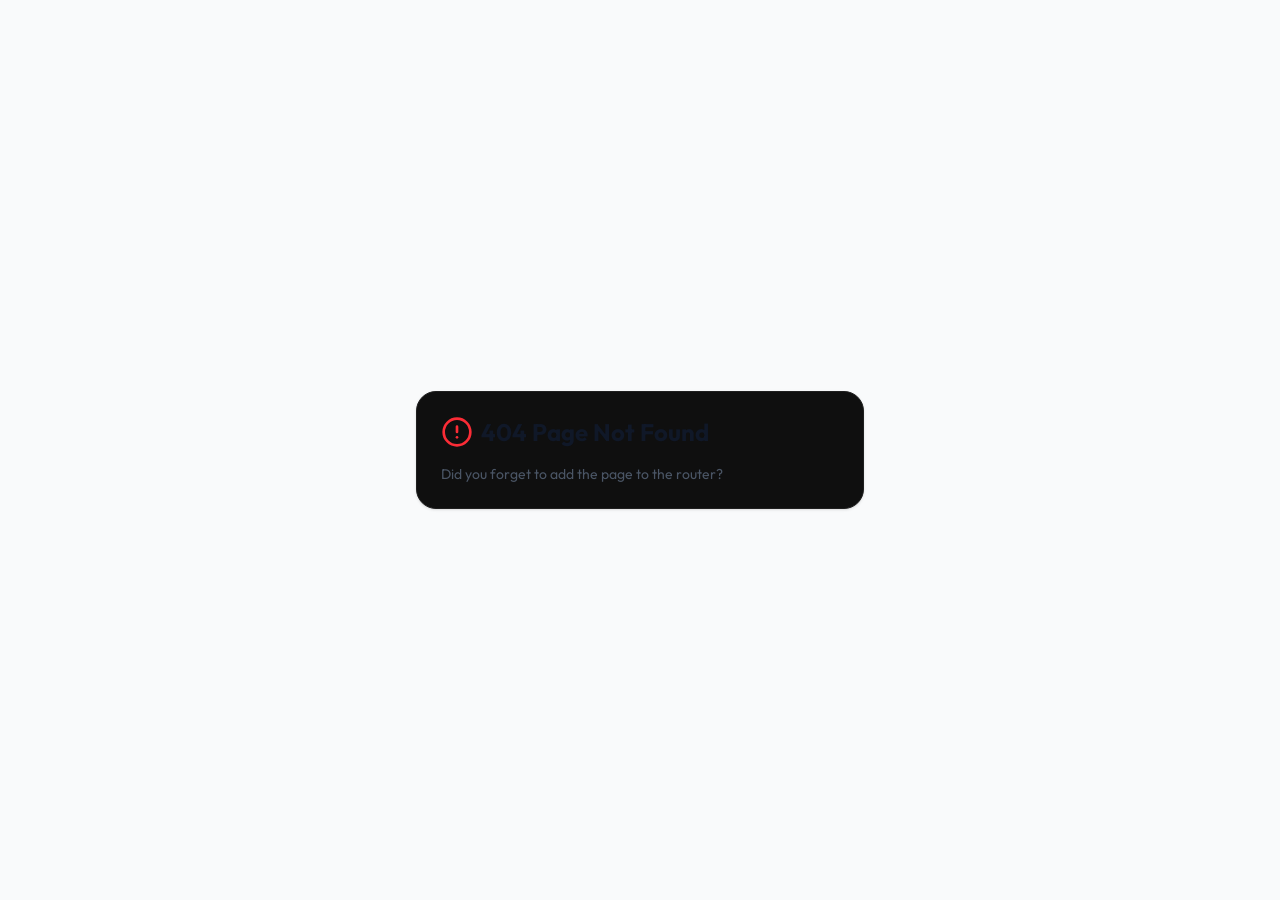
==== commit 303a1665: "Add files via upload" ====
--- a/index.html
+++ b/index.html
@@ -12,12 +12,12 @@
     <meta name="twitter:card" content="summary_large_image" />
     <meta name="twitter:title" content="Hunter — Web3 Portfolio" />
     <meta name="twitter:description" content="Hunter — Web3 Portfolio — built on Replit. Update this description to reflect the app." />
-    <link rel="icon" type="image/svg+xml" href="./favicon.svg" />
+    <link rel="icon" type="image/svg+xml" href="/favicon.svg" />
     <link rel="preconnect" href="https://fonts.googleapis.com">
     <link rel="preconnect" href="https://fonts.gstatic.com" crossorigin>
     <link href="https://fonts.googleapis.com/css2?family=Inter:wght@400;500;600;700&display=swap" rel="stylesheet">
-    <script type="module" crossorigin src="index-CZbN4hNr.js"></script>
-    <link rel="stylesheet" crossorigin href="index-mNq5n6G6.css">
+    <script type="module" crossorigin src="/index-BqENUYsZ.js"></script>
+    <link rel="stylesheet" crossorigin href="/index-Di3GnyzE.css">
   </head>
   <body>
     <div id="root"></div>
--- a/index-Di3GnyzE.css
+++ b/index-Di3GnyzE.css
@@ -0,0 +1 @@
+@import"https://fonts.googleapis.com/css2?family=Outfit:wght@300;400;500;600;700&family=Space+Mono:wght@400;700&display=swap";@layer components;@layer properties{@supports (((-webkit-hyphens:none)) and (not (margin-trim:inline))) or ((-moz-orient:inline) and (not (color:rgb(from red r g b)))){*,:before,:after,::backdrop{--tw-translate-x:0;--tw-translate-y:0;--tw-translate-z:0;--tw-rotate-x:initial;--tw-rotate-y:initial;--tw-rotate-z:initial;--tw-skew-x:initial;--tw-skew-y:initial;--tw-space-y-reverse:0;--tw-space-x-reverse:0;--tw-border-style:solid;--tw-gradient-position:initial;--tw-gradient-from:#0000;--tw-gradient-via:#0000;--tw-gradient-to:#0000;--tw-gradient-stops:initial;--tw-gradient-via-stops:initial;--tw-gradient-from-position:0%;--tw-gradient-via-position:50%;--tw-gradient-to-position:100%;--tw-leading:initial;--tw-font-weight:initial;--tw-tracking:initial;--tw-ordinal:initial;--tw-slashed-zero:initial;--tw-numeric-figure:initial;--tw-numeric-spacing:initial;--tw-numeric-fraction:initial;--tw-shadow:0 0 #0000;--tw-shadow-color:initial;--tw-shadow-alpha:100%;--tw-inset-shadow:0 0 #0000;--tw-inset-shadow-color:initial;--tw-inset-shadow-alpha:100%;--tw-ring-color:initial;--tw-ring-shadow:0 0 #0000;--tw-inset-ring-color:initial;--tw-inset-ring-shadow:0 0 #0000;--tw-ring-inset:initial;--tw-ring-offset-width:0px;--tw-ring-offset-color:#fff;--tw-ring-offset-shadow:0 0 #0000;--tw-outline-style:solid;--tw-blur:initial;--tw-brightness:initial;--tw-contrast:initial;--tw-grayscale:initial;--tw-hue-rotate:initial;--tw-invert:initial;--tw-opacity:initial;--tw-saturate:initial;--tw-sepia:initial;--tw-drop-shadow:initial;--tw-drop-shadow-color:initial;--tw-drop-shadow-alpha:100%;--tw-drop-shadow-size:initial;--tw-backdrop-blur:initial;--tw-backdrop-brightness:initial;--tw-backdrop-contrast:initial;--tw-backdrop-grayscale:initial;--tw-backdrop-hue-rotate:initial;--tw-backdrop-invert:initial;--tw-backdrop-opacity:initial;--tw-backdrop-saturate:initial;--tw-backdrop-sepia:initial;--tw-duration:initial;--tw-ease:initial;--tw-content:"";--tw-animation-delay:0s;--tw-animation-direction:normal;--tw-animation-duration:initial;--tw-animation-fill-mode:none;--tw-animation-iteration-count:1;--tw-enter-blur:0;--tw-enter-opacity:1;--tw-enter-rotate:0;--tw-enter-scale:1;--tw-enter-translate-x:0;--tw-enter-translate-y:0;--tw-exit-blur:0;--tw-exit-opacity:1;--tw-exit-rotate:0;--tw-exit-scale:1;--tw-exit-translate-x:0;--tw-exit-translate-y:0}}}@layer theme{:root,:host{--color-red-50:oklch(97.1% .013 17.38);--color-red-300:oklch(80.8% .114 19.571);--color-red-400:oklch(70.4% .191 22.216);--color-red-500:oklch(63.7% .237 25.331);--color-red-600:oklch(57.7% .245 27.325);--color-gray-50:oklch(98.5% .002 247.839);--color-gray-600:oklch(44.6% .03 256.802);--color-gray-900:oklch(21% .034 264.665);--color-black:#000;--color-white:#fff;--spacing:.25rem;--container-sm:24rem;--container-md:28rem;--container-lg:32rem;--container-2xl:42rem;--container-3xl:48rem;--container-4xl:56rem;--container-5xl:64rem;--text-xs:.75rem;--text-xs--line-height:calc(1 / .75);--text-sm:.875rem;--text-sm--line-height:calc(1.25 / .875);--text-base:1rem;--text-base--line-height: 1.5 ;--text-lg:1.125rem;--text-lg--line-height:calc(1.75 / 1.125);--text-xl:1.25rem;--text-xl--line-height:calc(1.75 / 1.25);--text-2xl:1.5rem;--text-2xl--line-height:calc(2 / 1.5);--text-4xl:2.25rem;--text-4xl--line-height:calc(2.5 / 2.25);--text-5xl:3rem;--text-5xl--line-height:1;--text-6xl:3.75rem;--text-6xl--line-height:1;--text-7xl:4.5rem;--text-7xl--line-height:1;--text-8xl:6rem;--text-8xl--line-height:1;--font-weight-normal:400;--font-weight-medium:500;--font-weight-semibold:600;--font-weight-bold:700;--tracking-tighter:-.05em;--tracking-tight:-.025em;--tracking-wider:.05em;--tracking-widest:.1em;--leading-snug:1.375;--leading-normal:1.5;--leading-relaxed:1.625;--radius-2xl:1rem;--radius-3xl:1.5rem;--ease-in-out:cubic-bezier(.4, 0, .2, 1);--animate-spin:spin 1s linear infinite;--animate-pulse:pulse 2s cubic-bezier(.4, 0, .6, 1) infinite;--blur-sm:8px;--blur-md:12px;--blur-xl:24px;--blur-2xl:40px;--blur-3xl:64px;--aspect-video:16 / 9;--default-transition-duration:.15s;--default-transition-timing-function:cubic-bezier(.4, 0, .2, 1);--default-font-family:var(--app-font-sans);--default-mono-font-family:var(--app-font-mono);--color-border:hsl(var(--border))}}@layer base{*,:after,:before,::backdrop{box-sizing:border-box;border:0 solid;margin:0;padding:0}::file-selector-button{box-sizing:border-box;border:0 solid;margin:0;padding:0}html,:host{-webkit-text-size-adjust:100%;tab-size:4;line-height:1.5;font-family:var(--default-font-family,ui-sans-serif, system-ui, sans-serif, "Apple Color Emoji", "Segoe UI Emoji", "Segoe UI Symbol", "Noto Color Emoji");font-feature-settings:var(--default-font-feature-settings,normal);font-variation-settings:var(--default-font-variation-settings,normal);-webkit-tap-highlight-color:transparent}hr{height:0;color:inherit;border-top-width:1px}abbr:where([title]){-webkit-text-decoration:underline dotted;text-decoration:underline dotted}h1,h2,h3,h4,h5,h6{font-size:inherit;font-weight:inherit}a{color:inherit;-webkit-text-decoration:inherit;text-decoration:inherit}b,strong{font-weight:bolder}code,kbd,samp,pre{font-family:var(--default-mono-font-family,ui-monospace, SFMono-Regular, Menlo, Monaco, Consolas, "Liberation Mono", "Courier New", monospace);font-feature-settings:var(--default-mono-font-feature-settings,normal);font-variation-settings:var(--default-mono-font-variation-settings,normal);font-size:1em}small{font-size:80%}sub,sup{vertical-align:baseline;font-size:75%;line-height:0;position:relative}sub{bottom:-.25em}sup{top:-.5em}table{text-indent:0;border-color:inherit;border-collapse:collapse}:-moz-focusring{outline:auto}progress{vertical-align:baseline}summary{display:list-item}ol,ul,menu{list-style:none}img,svg,video,canvas,audio,iframe,embed,object{vertical-align:middle;display:block}img,video{max-width:100%;height:auto}button,input,select,optgroup,textarea{font:inherit;font-feature-settings:inherit;font-variation-settings:inherit;letter-spacing:inherit;color:inherit;opacity:1;background-color:#0000;border-radius:0}::file-selector-button{font:inherit;font-feature-settings:inherit;font-variation-settings:inherit;letter-spacing:inherit;color:inherit;opacity:1;background-color:#0000;border-radius:0}:where(select:is([multiple],[size])) optgroup{font-weight:bolder}:where(select:is([multiple],[size])) optgroup option{padding-inline-start:20px}::file-selector-button{margin-inline-end:4px}::placeholder{opacity:1}@supports (not ((-webkit-appearance:-apple-pay-button))) or (contain-intrinsic-size:1px){::placeholder{color:currentColor}@supports (color:color-mix(in lab,red,red)){::placeholder{color:color-mix(in oklab,currentcolor 50%,transparent)}}}textarea{resize:vertical}::-webkit-search-decoration{-webkit-appearance:none}::-webkit-date-and-time-value{min-height:1lh;text-align:inherit}::-webkit-datetime-edit{display:inline-flex}::-webkit-datetime-edit-fields-wrapper{padding:0}::-webkit-datetime-edit{padding-block:0}::-webkit-datetime-edit-year-field{padding-block:0}::-webkit-datetime-edit-month-field{padding-block:0}::-webkit-datetime-edit-day-field{padding-block:0}::-webkit-datetime-edit-hour-field{padding-block:0}::-webkit-datetime-edit-minute-field{padding-block:0}::-webkit-datetime-edit-second-field{padding-block:0}::-webkit-datetime-edit-millisecond-field{padding-block:0}::-webkit-datetime-edit-meridiem-field{padding-block:0}::-webkit-calendar-picker-indicator{line-height:1}:-moz-ui-invalid{box-shadow:none}button,input:where([type=button],[type=reset],[type=submit]){appearance:button}::file-selector-button{appearance:button}::-webkit-inner-spin-button{height:auto}::-webkit-outer-spin-button{height:auto}[hidden]:where(:not([hidden=until-found])){display:none!important}*{border-color:hsl(var(--border))}html{scroll-behavior:smooth}body{background-color:hsl(var(--background));font-family:var(--app-font-sans);color:hsl(var(--foreground));-webkit-font-smoothing:antialiased;-moz-osx-font-smoothing:grayscale}body ::selection{background-color:#fff3}@supports (color:color-mix(in lab,red,red)){body ::selection{background-color:color-mix(in oklab,var(--color-white) 20%,transparent)}}body::selection{background-color:#fff3}@supports (color:color-mix(in lab,red,red)){body::selection{background-color:color-mix(in oklab,var(--color-white) 20%,transparent)}}body ::selection{color:var(--color-white)}body::selection{color:var(--color-white)}}@layer utilities{.\@container\/field-group{container:field-group/inline-size}.pointer-events-auto{pointer-events:auto}.pointer-events-none{pointer-events:none}.invisible{visibility:hidden}.visible{visibility:visible}.sr-only{clip-path:inset(50%);white-space:nowrap;border-width:0;width:1px;height:1px;margin:-1px;padding:0;position:absolute;overflow:hidden}.absolute{position:absolute}.fixed{position:fixed}.relative{position:relative}.static{position:static}.inset-0{inset:0}.inset-x-0{inset-inline:0}.inset-y-0{inset-block:0}.-top-3{top:calc(var(--spacing) * -3)}.-top-4{top:calc(var(--spacing) * -4)}.-top-12{top:calc(var(--spacing) * -12)}.top-0{top:0}.top-1\.5{top:calc(var(--spacing) * 1.5)}.top-1\/2{top:50%}.top-2{top:calc(var(--spacing) * 2)}.top-3\.5{top:calc(var(--spacing) * 3.5)}.top-4{top:calc(var(--spacing) * 4)}.top-6{top:calc(var(--spacing) * 6)}.top-\[1px\]{top:1px}.top-\[15\%\]{top:15%}.top-\[50\%\]{top:50%}.top-\[60\%\]{top:60%}.top-full{top:100%}.-right-4{right:calc(var(--spacing) * -4)}.-right-12{right:calc(var(--spacing) * -12)}.right-0{right:0}.right-1{right:var(--spacing)}.right-2{right:calc(var(--spacing) * 2)}.right-3{right:calc(var(--spacing) * 3)}.right-4{right:calc(var(--spacing) * 4)}.right-6{right:calc(var(--spacing) * 6)}.right-8{right:calc(var(--spacing) * 8)}.right-\[5\%\]{right:5%}.-bottom-4{bottom:calc(var(--spacing) * -4)}.-bottom-12{bottom:calc(var(--spacing) * -12)}.bottom-0{bottom:0}.bottom-\[10\%\]{bottom:10%}.-left-3{left:calc(var(--spacing) * -3)}.-left-4{left:calc(var(--spacing) * -4)}.-left-12{left:calc(var(--spacing) * -12)}.-left-\[41px\]{left:-41px}.left-0{left:0}.left-1\/2{left:50%}.left-2{left:calc(var(--spacing) * 2)}.left-\[5\%\]{left:5%}.left-\[50\%\]{left:50%}.z-0{z-index:0}.z-10{z-index:10}.z-20{z-index:20}.z-50{z-index:50}.z-\[1\]{z-index:1}.z-\[60\]{z-index:60}.z-\[100\]{z-index:100}.order-first{order:-9999}.order-last{order:9999}.container{width:100%}@media(min-width:40rem){.container{max-width:40rem}}@media(min-width:48rem){.container{max-width:48rem}}@media(min-width:64rem){.container{max-width:64rem}}@media(min-width:80rem){.container{max-width:80rem}}@media(min-width:96rem){.container{max-width:96rem}}.\!m-0{margin:0!important}.-mx-1{margin-inline:calc(var(--spacing) * -1)}.mx-2{margin-inline:calc(var(--spacing) * 2)}.mx-3\.5{margin-inline:calc(var(--spacing) * 3.5)}.mx-4{margin-inline:calc(var(--spacing) * 4)}.mx-auto{margin-inline:auto}.-my-2{margin-block:calc(var(--spacing) * -2)}.my-0{margin-block:0}.my-0\.5{margin-block:calc(var(--spacing) * .5)}.my-1{margin-block:var(--spacing)}.-mt-4{margin-top:calc(var(--spacing) * -4)}.mt-0\.5{margin-top:calc(var(--spacing) * .5)}.mt-1\.5{margin-top:calc(var(--spacing) * 1.5)}.mt-2{margin-top:calc(var(--spacing) * 2)}.mt-4{margin-top:calc(var(--spacing) * 4)}.mt-24{margin-top:calc(var(--spacing) * 24)}.mt-auto{margin-top:auto}.mr-2{margin-right:calc(var(--spacing) * 2)}.mb-1{margin-bottom:var(--spacing)}.mb-2{margin-bottom:calc(var(--spacing) * 2)}.mb-3{margin-bottom:calc(var(--spacing) * 3)}.mb-4{margin-bottom:calc(var(--spacing) * 4)}.mb-6{margin-bottom:calc(var(--spacing) * 6)}.mb-8{margin-bottom:calc(var(--spacing) * 8)}.mb-10{margin-bottom:calc(var(--spacing) * 10)}.mb-12{margin-bottom:calc(var(--spacing) * 12)}.mb-16{margin-bottom:calc(var(--spacing) * 16)}.-ml-4{margin-left:calc(var(--spacing) * -4)}.ml-1{margin-left:var(--spacing)}.ml-3{margin-left:calc(var(--spacing) * 3)}.ml-4{margin-left:calc(var(--spacing) * 4)}.ml-auto{margin-left:auto}.line-clamp-2{-webkit-line-clamp:2;-webkit-box-orient:vertical;display:-webkit-box;overflow:hidden}.block{display:block}.flex{display:flex}.grid{display:grid}.hidden{display:none}.inline-block{display:inline-block}.inline-flex{display:inline-flex}.table{display:table}.aspect-\[4\/5\]{aspect-ratio:4/5}.aspect-square{aspect-ratio:1}.aspect-video{aspect-ratio:var(--aspect-video)}.size-4{width:calc(var(--spacing) * 4);height:calc(var(--spacing) * 4)}.size-6{width:calc(var(--spacing) * 6);height:calc(var(--spacing) * 6)}.size-8{width:calc(var(--spacing) * 8);height:calc(var(--spacing) * 8)}.size-10{width:calc(var(--spacing) * 10);height:calc(var(--spacing) * 10)}.size-\[--cell-size\]{width:--cell-size;height:--cell-size}.h-1\.5{height:calc(var(--spacing) * 1.5)}.h-2{height:calc(var(--spacing) * 2)}.h-2\.5{height:calc(var(--spacing) * 2.5)}.h-3{height:calc(var(--spacing) * 3)}.h-3\.5{height:calc(var(--spacing) * 3.5)}.h-4{height:calc(var(--spacing) * 4)}.h-5{height:calc(var(--spacing) * 5)}.h-6{height:calc(var(--spacing) * 6)}.h-7{height:calc(var(--spacing) * 7)}.h-8{height:calc(var(--spacing) * 8)}.h-9{height:calc(var(--spacing) * 9)}.h-10{height:calc(var(--spacing) * 10)}.h-11{height:calc(var(--spacing) * 11)}.h-12{height:calc(var(--spacing) * 12)}.h-24{height:calc(var(--spacing) * 24)}.h-28{height:calc(var(--spacing) * 28)}.h-40{height:calc(var(--spacing) * 40)}.h-44{height:calc(var(--spacing) * 44)}.h-56{height:calc(var(--spacing) * 56)}.h-\[--cell-size\]{height:--cell-size}.h-\[1px\]{height:1px}.h-\[40vw\]{height:40vw}.h-\[50vw\]{height:50vw}.h-\[55vw\]{height:55vw}.h-\[var\(--radix-navigation-menu-viewport-height\)\]{height:var(--radix-navigation-menu-viewport-height)}.h-\[var\(--radix-select-trigger-height\)\]{height:var(--radix-select-trigger-height)}.h-auto{height:auto}.h-full{height:100%}.h-px{height:1px}.h-svh{height:100svh}.max-h-\[--radix-context-menu-content-available-height\]{max-height:--radix-context-menu-content-available-height}.max-h-\[--radix-select-content-available-height\]{max-height:--radix-select-content-available-height}.max-h-\[85vh\]{max-height:85vh}.max-h-\[300px\]{max-height:300px}.max-h-\[500px\]{max-height:500px}.max-h-\[600px\]{max-height:600px}.max-h-\[700px\]{max-height:700px}.max-h-\[var\(--radix-dropdown-menu-content-available-height\)\]{max-height:var(--radix-dropdown-menu-content-available-height)}.max-h-screen{max-height:100vh}.min-h-0{min-height:0}.min-h-8{min-height:calc(var(--spacing) * 8)}.min-h-9{min-height:calc(var(--spacing) * 9)}.min-h-10{min-height:calc(var(--spacing) * 10)}.min-h-\[60px\]{min-height:60px}.min-h-\[100dvh\]{min-height:100dvh}.min-h-screen{min-height:100vh}.min-h-svh{min-height:100svh}.w-0{width:0}.w-1{width:var(--spacing)}.w-1\.5{width:calc(var(--spacing) * 1.5)}.w-1\/2{width:50%}.w-2{width:calc(var(--spacing) * 2)}.w-2\.5{width:calc(var(--spacing) * 2.5)}.w-3{width:calc(var(--spacing) * 3)}.w-3\.5{width:calc(var(--spacing) * 3.5)}.w-3\/4{width:75%}.w-4{width:calc(var(--spacing) * 4)}.w-5{width:calc(var(--spacing) * 5)}.w-6{width:calc(var(--spacing) * 6)}.w-7{width:calc(var(--spacing) * 7)}.w-8{width:calc(var(--spacing) * 8)}.w-9{width:calc(var(--spacing) * 9)}.w-10{width:calc(var(--spacing) * 10)}.w-11{width:calc(var(--spacing) * 11)}.w-24{width:calc(var(--spacing) * 24)}.w-28{width:calc(var(--spacing) * 28)}.w-64{width:calc(var(--spacing) * 64)}.w-72{width:calc(var(--spacing) * 72)}.w-\[--cell-size\]{width:--cell-size}.w-\[1px\]{width:1px}.w-\[40vw\]{width:40vw}.w-\[50vw\]{width:50vw}.w-\[55vw\]{width:55vw}.w-\[100px\]{width:100px}.w-\[var\(--sidebar-width\)\]{width:var(--sidebar-width)}.w-auto{width:auto}.w-fit{width:fit-content}.w-full{width:100%}.w-max{width:max-content}.w-px{width:1px}.max-w-2xl{max-width:var(--container-2xl)}.max-w-3xl{max-width:var(--container-3xl)}.max-w-4xl{max-width:var(--container-4xl)}.max-w-5xl{max-width:var(--container-5xl)}.max-w-\[500px\]{max-width:500px}.max-w-\[600px\]{max-width:600px}.max-w-\[700px\]{max-width:700px}.max-w-\[var\(--skeleton-width\)\]{max-width:var(--skeleton-width)}.max-w-lg{max-width:var(--container-lg)}.max-w-max{max-width:max-content}.max-w-md{max-width:var(--container-md)}.max-w-sm{max-width:var(--container-sm)}.min-w-0{min-width:0}.min-w-5{min-width:calc(var(--spacing) * 5)}.min-w-8{min-width:calc(var(--spacing) * 8)}.min-w-9{min-width:calc(var(--spacing) * 9)}.min-w-10{min-width:calc(var(--spacing) * 10)}.min-w-\[--cell-size\]{min-width:--cell-size}.min-w-\[8rem\]{min-width:8rem}.min-w-\[12rem\]{min-width:12rem}.min-w-\[var\(--radix-select-trigger-width\)\]{min-width:var(--radix-select-trigger-width)}.flex-1{flex:1}.shrink-0{flex-shrink:0}.flex-grow,.grow{flex-grow:1}.grow-0{flex-grow:0}.basis-full{flex-basis:100%}.caption-bottom{caption-side:bottom}.border-collapse{border-collapse:collapse}.origin-\[--radix-context-menu-content-transform-origin\]{transform-origin:--radix-context-menu-content-transform-origin}.origin-\[--radix-dropdown-menu-content-transform-origin\]{transform-origin:--radix-dropdown-menu-content-transform-origin}.origin-\[--radix-hover-card-content-transform-origin\]{transform-origin:--radix-hover-card-content-transform-origin}.origin-\[--radix-menubar-content-transform-origin\]{transform-origin:--radix-menubar-content-transform-origin}.origin-\[--radix-popover-content-transform-origin\]{transform-origin:--radix-popover-content-transform-origin}.origin-\[--radix-select-content-transform-origin\]{transform-origin:--radix-select-content-transform-origin}.origin-\[--radix-tooltip-content-transform-origin\]{transform-origin:--radix-tooltip-content-transform-origin}.-translate-x-1\/2{--tw-translate-x: -50% ;translate:var(--tw-translate-x) var(--tw-translate-y)}.-translate-x-px{--tw-translate-x:-1px;translate:var(--tw-translate-x) var(--tw-translate-y)}.translate-x-\[-50\%\]{--tw-translate-x:-50%;translate:var(--tw-translate-x) var(--tw-translate-y)}.translate-x-px{--tw-translate-x:1px;translate:var(--tw-translate-x) var(--tw-translate-y)}.-translate-y-1\/2{--tw-translate-y: -50% ;translate:var(--tw-translate-x) var(--tw-translate-y)}.translate-y-\[-50\%\]{--tw-translate-y:-50%;translate:var(--tw-translate-x) var(--tw-translate-y)}.rotate-45{rotate:45deg}.rotate-90{rotate:90deg}.transform{transform:var(--tw-rotate-x,) var(--tw-rotate-y,) var(--tw-rotate-z,) var(--tw-skew-x,) var(--tw-skew-y,)}.animate-caret-blink{animation:1.25s ease-out infinite caret-blink}.animate-in{animation:enter var(--tw-animation-duration,var(--tw-duration,.15s))var(--tw-ease,ease)var(--tw-animation-delay,0s)var(--tw-animation-iteration-count,1)var(--tw-animation-direction,normal)var(--tw-animation-fill-mode,none)}.animate-pulse{animation:var(--animate-pulse)}.animate-spin{animation:var(--animate-spin)}.cursor-default{cursor:default}.cursor-pointer{cursor:pointer}.cursor-text{cursor:text}.touch-none{touch-action:none}.resize-none{resize:none}.list-disc{list-style-type:disc}.list-none{list-style-type:none}.grid-cols-1{grid-template-columns:repeat(1,minmax(0,1fr))}.grid-cols-2{grid-template-columns:repeat(2,minmax(0,1fr))}.flex-col{flex-direction:column}.flex-col-reverse{flex-direction:column-reverse}.flex-row{flex-direction:row}.flex-wrap{flex-wrap:wrap}.place-content-center{place-content:center}.items-center{align-items:center}.items-end{align-items:flex-end}.items-start{align-items:flex-start}.items-stretch{align-items:stretch}.justify-between{justify-content:space-between}.justify-center{justify-content:center}.justify-start{justify-content:flex-start}.gap-1{gap:var(--spacing)}.gap-1\.5{gap:calc(var(--spacing) * 1.5)}.gap-2{gap:calc(var(--spacing) * 2)}.gap-2\.5{gap:calc(var(--spacing) * 2.5)}.gap-3{gap:calc(var(--spacing) * 3)}.gap-3\.5{gap:calc(var(--spacing) * 3.5)}.gap-4{gap:calc(var(--spacing) * 4)}.gap-5{gap:calc(var(--spacing) * 5)}.gap-6{gap:calc(var(--spacing) * 6)}.gap-7{gap:calc(var(--spacing) * 7)}.gap-8{gap:calc(var(--spacing) * 8)}.gap-12{gap:calc(var(--spacing) * 12)}:where(.space-y-1\.5>:not(:last-child)){--tw-space-y-reverse:0;margin-block-start:calc(calc(var(--spacing) * 1.5) * var(--tw-space-y-reverse));margin-block-end:calc(calc(var(--spacing) * 1.5) * calc(1 - var(--tw-space-y-reverse)))}:where(.space-y-2>:not(:last-child)){--tw-space-y-reverse:0;margin-block-start:calc(calc(var(--spacing) * 2) * var(--tw-space-y-reverse));margin-block-end:calc(calc(var(--spacing) * 2) * calc(1 - var(--tw-space-y-reverse)))}:where(.space-y-4>:not(:last-child)){--tw-space-y-reverse:0;margin-block-start:calc(calc(var(--spacing) * 4) * var(--tw-space-y-reverse));margin-block-end:calc(calc(var(--spacing) * 4) * calc(1 - var(--tw-space-y-reverse)))}:where(.space-y-14>:not(:last-child)){--tw-space-y-reverse:0;margin-block-start:calc(calc(var(--spacing) * 14) * var(--tw-space-y-reverse));margin-block-end:calc(calc(var(--spacing) * 14) * calc(1 - var(--tw-space-y-reverse)))}.gap-x-4{column-gap:calc(var(--spacing) * 4)}:where(.space-x-1>:not(:last-child)){--tw-space-x-reverse:0;margin-inline-start:calc(var(--spacing) * var(--tw-space-x-reverse));margin-inline-end:calc(var(--spacing) * calc(1 - var(--tw-space-x-reverse)))}:where(.space-x-4>:not(:last-child)){--tw-space-x-reverse:0;margin-inline-start:calc(calc(var(--spacing) * 4) * var(--tw-space-x-reverse));margin-inline-end:calc(calc(var(--spacing) * 4) * calc(1 - var(--tw-space-x-reverse)))}.gap-y-2{row-gap:calc(var(--spacing) * 2)}.self-stretch{align-self:stretch}.overflow-auto{overflow:auto}.overflow-hidden{overflow:hidden}.overflow-x-hidden{overflow-x:hidden}.overflow-y-auto{overflow-y:auto}.rounded-2xl{border-radius:var(--radius-2xl)}.rounded-3xl{border-radius:var(--radius-3xl)}.rounded-\[2\.5rem\]{border-radius:2.5rem}.rounded-\[2px\]{border-radius:2px}.rounded-\[calc\(var\(--radius\)-5px\)\]{border-radius:calc(var(--radius) - 5px)}.rounded-\[inherit\]{border-radius:inherit}.rounded-full{border-radius:3.40282e38px}.rounded-lg{border-radius:var(--radius)}.rounded-md{border-radius:calc(var(--radius) - 2px)}.rounded-none{border-radius:0}.rounded-sm{border-radius:calc(var(--radius) - 4px)}.rounded-xl{border-radius:calc(var(--radius) + 4px)}.rounded-t-\[10px\]{border-top-left-radius:10px;border-top-right-radius:10px}.rounded-l-md{border-top-left-radius:calc(var(--radius) - 2px);border-bottom-left-radius:calc(var(--radius) - 2px)}.rounded-tl-sm{border-top-left-radius:calc(var(--radius) - 4px)}.rounded-r-md{border-top-right-radius:calc(var(--radius) - 2px);border-bottom-right-radius:calc(var(--radius) - 2px)}.border{border-style:var(--tw-border-style);border-width:1px}.border-0{border-style:var(--tw-border-style);border-width:0}.border-2{border-style:var(--tw-border-style);border-width:2px}.border-\[1\.5px\]{border-style:var(--tw-border-style);border-width:1.5px}.border-y{border-block-style:var(--tw-border-style);border-block-width:1px}.border-t{border-top-style:var(--tw-border-style);border-top-width:1px}.border-r{border-right-style:var(--tw-border-style);border-right-width:1px}.border-b{border-bottom-style:var(--tw-border-style);border-bottom-width:1px}.border-l{border-left-style:var(--tw-border-style);border-left-width:1px}.border-dashed{--tw-border-style:dashed;border-style:dashed}.\[border-color\:var\(--badge-outline\)\]{border-color:var(--badge-outline)}.\[border-color\:var\(--button-outline\)\]{border-color:var(--button-outline)}.border-\[\#adb1bf\]{border-color:#adb1bf}.border-\[--color-border\]{border-color:--color-border}.border-border,.border-border\/50{border-color:hsl(var(--border))}@supports (color:color-mix(in lab,red,red)){.border-border\/50{border-color:color-mix(in oklab,hsl(var(--border)) 50%,transparent)}}.border-destructive{border-color:hsl(var(--destructive))}.border-destructive-border{border-color:var(--destructive-border)}.border-destructive\/50{border-color:hsl(var(--destructive))}@supports (color:color-mix(in lab,red,red)){.border-destructive\/50{border-color:color-mix(in oklab,hsl(var(--destructive)) 50%,transparent)}}.border-input{border-color:hsl(var(--input))}.border-primary{border-color:hsl(var(--primary))}.border-primary-border{border-color:var(--primary-border)}.border-primary\/50{border-color:hsl(var(--primary))}@supports (color:color-mix(in lab,red,red)){.border-primary\/50{border-color:color-mix(in oklab,hsl(var(--primary)) 50%,transparent)}}.border-secondary-border{border-color:var(--secondary-border)}.border-sidebar-border{border-color:hsl(var(--sidebar-border))}.border-transparent{border-color:#0000}.border-white\/10{border-color:#ffffff1a}@supports (color:color-mix(in lab,red,red)){.border-white\/10{border-color:color-mix(in oklab,var(--color-white) 10%,transparent)}}.border-white\/20{border-color:#fff3}@supports (color:color-mix(in lab,red,red)){.border-white\/20{border-color:color-mix(in oklab,var(--color-white) 20%,transparent)}}.border-white\/25{border-color:#ffffff40}@supports (color:color-mix(in lab,red,red)){.border-white\/25{border-color:color-mix(in oklab,var(--color-white) 25%,transparent)}}.border-white\/\[0\.05\]{border-color:#ffffff0d}@supports (color:color-mix(in lab,red,red)){.border-white\/\[0\.05\]{border-color:color-mix(in oklab,var(--color-white) 5%,transparent)}}.border-white\/\[0\.07\]{border-color:#ffffff12}@supports (color:color-mix(in lab,red,red)){.border-white\/\[0\.07\]{border-color:color-mix(in oklab,var(--color-white) 7%,transparent)}}.border-white\/\[0\.08\]{border-color:#ffffff14}@supports (color:color-mix(in lab,red,red)){.border-white\/\[0\.08\]{border-color:color-mix(in oklab,var(--color-white) 8%,transparent)}}.border-white\/\[0\.09\]{border-color:#ffffff17}@supports (color:color-mix(in lab,red,red)){.border-white\/\[0\.09\]{border-color:color-mix(in oklab,var(--color-white) 9%,transparent)}}.border-t-transparent{border-top-color:#0000}.border-l-transparent{border-left-color:#0000}.bg-\[\#0a0a0a\]{background-color:#0a0a0a}.bg-\[\#040404\]{background-color:#040404}.bg-\[\#b8bcc8\]{background-color:#b8bcc8}.bg-\[\#c8cad6\]{background-color:#c8cad6}.bg-\[--color-bg\]{background-color:--color-bg}.bg-accent{background-color:hsl(var(--accent))}.bg-background{background-color:hsl(var(--background))}.bg-black{background-color:var(--color-black)}.bg-black\/25{background-color:#00000040}@supports (color:color-mix(in lab,red,red)){.bg-black\/25{background-color:color-mix(in oklab,var(--color-black) 25%,transparent)}}.bg-black\/40{background-color:#0006}@supports (color:color-mix(in lab,red,red)){.bg-black\/40{background-color:color-mix(in oklab,var(--color-black) 40%,transparent)}}.bg-black\/50{background-color:#00000080}@supports (color:color-mix(in lab,red,red)){.bg-black\/50{background-color:color-mix(in oklab,var(--color-black) 50%,transparent)}}.bg-black\/80{background-color:#000c}@supports (color:color-mix(in lab,red,red)){.bg-black\/80{background-color:color-mix(in oklab,var(--color-black) 80%,transparent)}}.bg-black\/96{background-color:#000000f5}@supports (color:color-mix(in lab,red,red)){.bg-black\/96{background-color:color-mix(in oklab,var(--color-black) 96%,transparent)}}.bg-border{background-color:hsl(var(--border))}.bg-card{background-color:hsl(var(--card))}.bg-destructive{background-color:hsl(var(--destructive))}.bg-foreground{background-color:hsl(var(--foreground))}.bg-gray-50{background-color:var(--color-gray-50)}.bg-input{background-color:hsl(var(--input))}.bg-muted,.bg-muted\/50{background-color:hsl(var(--muted))}@supports (color:color-mix(in lab,red,red)){.bg-muted\/50{background-color:color-mix(in oklab,hsl(var(--muted)) 50%,transparent)}}.bg-popover{background-color:hsl(var(--popover))}.bg-primary,.bg-primary\/10{background-color:hsl(var(--primary))}@supports (color:color-mix(in lab,red,red)){.bg-primary\/10{background-color:color-mix(in oklab,hsl(var(--primary)) 10%,transparent)}}.bg-primary\/20{background-color:hsl(var(--primary))}@supports (color:color-mix(in lab,red,red)){.bg-primary\/20{background-color:color-mix(in oklab,hsl(var(--primary)) 20%,transparent)}}.bg-secondary{background-color:hsl(var(--secondary))}.bg-sidebar{background-color:hsl(var(--sidebar))}.bg-sidebar-border{background-color:hsl(var(--sidebar-border))}.bg-transparent{background-color:#0000}.bg-white{background-color:var(--color-white)}.bg-white\/10{background-color:#ffffff1a}@supports (color:color-mix(in lab,red,red)){.bg-white\/10{background-color:color-mix(in oklab,var(--color-white) 10%,transparent)}}.bg-white\/\[0\.02\]{background-color:#ffffff05}@supports (color:color-mix(in lab,red,red)){.bg-white\/\[0\.02\]{background-color:color-mix(in oklab,var(--color-white) 2%,transparent)}}.bg-white\/\[0\.03\]{background-color:#ffffff08}@supports (color:color-mix(in lab,red,red)){.bg-white\/\[0\.03\]{background-color:color-mix(in oklab,var(--color-white) 3%,transparent)}}.bg-white\/\[0\.04\]{background-color:#ffffff0a}@supports (color:color-mix(in lab,red,red)){.bg-white\/\[0\.04\]{background-color:color-mix(in oklab,var(--color-white) 4%,transparent)}}.bg-white\/\[0\.05\]{background-color:#ffffff0d}@supports (color:color-mix(in lab,red,red)){.bg-white\/\[0\.05\]{background-color:color-mix(in oklab,var(--color-white) 5%,transparent)}}.bg-white\/\[0\.06\]{background-color:#ffffff0f}@supports (color:color-mix(in lab,red,red)){.bg-white\/\[0\.06\]{background-color:color-mix(in oklab,var(--color-white) 6%,transparent)}}.bg-white\/\[0\.07\]{background-color:#ffffff12}@supports (color:color-mix(in lab,red,red)){.bg-white\/\[0\.07\]{background-color:color-mix(in oklab,var(--color-white) 7%,transparent)}}.bg-white\/\[0\.025\]{background-color:#ffffff06}@supports (color:color-mix(in lab,red,red)){.bg-white\/\[0\.025\]{background-color:color-mix(in oklab,var(--color-white) 2.5%,transparent)}}.bg-gradient-to-b{--tw-gradient-position:to bottom in oklab;background-image:linear-gradient(var(--tw-gradient-stops))}.bg-gradient-to-br{--tw-gradient-position:to bottom right in oklab;background-image:linear-gradient(var(--tw-gradient-stops))}.bg-gradient-to-r{--tw-gradient-position:to right in oklab;background-image:linear-gradient(var(--tw-gradient-stops))}.from-\[\#c8cad6\]{--tw-gradient-from:#c8cad6;--tw-gradient-stops:var(--tw-gradient-via-stops,var(--tw-gradient-position), var(--tw-gradient-from) var(--tw-gradient-from-position), var(--tw-gradient-to) var(--tw-gradient-to-position))}.from-\[\#d4d6e2\]{--tw-gradient-from:#d4d6e2;--tw-gradient-stops:var(--tw-gradient-via-stops,var(--tw-gradient-position), var(--tw-gradient-from) var(--tw-gradient-from-position), var(--tw-gradient-to) var(--tw-gradient-to-position))}.from-transparent{--tw-gradient-from:transparent;--tw-gradient-stops:var(--tw-gradient-via-stops,var(--tw-gradient-position), var(--tw-gradient-from) var(--tw-gradient-from-position), var(--tw-gradient-to) var(--tw-gradient-to-position))}.from-white{--tw-gradient-from:var(--color-white);--tw-gradient-stops:var(--tw-gradient-via-stops,var(--tw-gradient-position), var(--tw-gradient-from) var(--tw-gradient-from-position), var(--tw-gradient-to) var(--tw-gradient-to-position))}.from-white\/\[0\.06\]{--tw-gradient-from:#ffffff0f}@supports (color:color-mix(in lab,red,red)){.from-white\/\[0\.06\]{--tw-gradient-from:color-mix(in oklab, var(--color-white) 6%, transparent)}}.from-white\/\[0\.06\]{--tw-gradient-stops:var(--tw-gradient-via-stops,var(--tw-gradient-position), var(--tw-gradient-from) var(--tw-gradient-from-position), var(--tw-gradient-to) var(--tw-gradient-to-position))}.via-\[\#d4d6e2\]{--tw-gradient-via:#d4d6e2;--tw-gradient-via-stops:var(--tw-gradient-position), var(--tw-gradient-from) var(--tw-gradient-from-position), var(--tw-gradient-via) var(--tw-gradient-via-position), var(--tw-gradient-to) var(--tw-gradient-to-position);--tw-gradient-stops:var(--tw-gradient-via-stops)}.via-transparent{--tw-gradient-via:transparent;--tw-gradient-via-stops:var(--tw-gradient-position), var(--tw-gradient-from) var(--tw-gradient-from-position), var(--tw-gradient-via) var(--tw-gradient-via-position), var(--tw-gradient-to) var(--tw-gradient-to-position);--tw-gradient-stops:var(--tw-gradient-via-stops)}.via-white\/15{--tw-gradient-via:#ffffff26}@supports (color:color-mix(in lab,red,red)){.via-white\/15{--tw-gradient-via:color-mix(in oklab, var(--color-white) 15%, transparent)}}.via-white\/15{--tw-gradient-via-stops:var(--tw-gradient-position), var(--tw-gradient-from) var(--tw-gradient-from-position), var(--tw-gradient-via) var(--tw-gradient-via-position), var(--tw-gradient-to) var(--tw-gradient-to-position);--tw-gradient-stops:var(--tw-gradient-via-stops)}.to-\[\#7e8090\]{--tw-gradient-to:#7e8090;--tw-gradient-stops:var(--tw-gradient-via-stops,var(--tw-gradient-position), var(--tw-gradient-from) var(--tw-gradient-from-position), var(--tw-gradient-to) var(--tw-gradient-to-position))}.to-\[\#8e90a0\]{--tw-gradient-to:#8e90a0;--tw-gradient-stops:var(--tw-gradient-via-stops,var(--tw-gradient-position), var(--tw-gradient-from) var(--tw-gradient-from-position), var(--tw-gradient-to) var(--tw-gradient-to-position))}.to-\[\#9092a4\]{--tw-gradient-to:#9092a4;--tw-gradient-stops:var(--tw-gradient-via-stops,var(--tw-gradient-position), var(--tw-gradient-from) var(--tw-gradient-from-position), var(--tw-gradient-to) var(--tw-gradient-to-position))}.to-transparent{--tw-gradient-to:transparent;--tw-gradient-stops:var(--tw-gradient-via-stops,var(--tw-gradient-position), var(--tw-gradient-from) var(--tw-gradient-from-position), var(--tw-gradient-to) var(--tw-gradient-to-position))}.to-white\/70{--tw-gradient-to:#ffffffb3}@supports (color:color-mix(in lab,red,red)){.to-white\/70{--tw-gradient-to:color-mix(in oklab, var(--color-white) 70%, transparent)}}.to-white\/70{--tw-gradient-stops:var(--tw-gradient-via-stops,var(--tw-gradient-position), var(--tw-gradient-from) var(--tw-gradient-from-position), var(--tw-gradient-to) var(--tw-gradient-to-position))}.bg-clip-text{-webkit-background-clip:text;background-clip:text}.fill-current{fill:currentColor}.fill-primary{fill:hsl(var(--primary))}.object-cover{object-fit:cover}.p-0{padding:0}.p-1{padding:var(--spacing)}.p-2{padding:calc(var(--spacing) * 2)}.p-3{padding:calc(var(--spacing) * 3)}.p-4{padding:calc(var(--spacing) * 4)}.p-5{padding:calc(var(--spacing) * 5)}.p-6{padding:calc(var(--spacing) * 6)}.p-7{padding:calc(var(--spacing) * 7)}.p-8{padding:calc(var(--spacing) * 8)}.p-10{padding:calc(var(--spacing) * 10)}.p-\[1px\]{padding:1px}.px-1{padding-inline:var(--spacing)}.px-1\.5{padding-inline:calc(var(--spacing) * 1.5)}.px-2{padding-inline:calc(var(--spacing) * 2)}.px-2\.5{padding-inline:calc(var(--spacing) * 2.5)}.px-3{padding-inline:calc(var(--spacing) * 3)}.px-4{padding-inline:calc(var(--spacing) * 4)}.px-5{padding-inline:calc(var(--spacing) * 5)}.px-6{padding-inline:calc(var(--spacing) * 6)}.px-8{padding-inline:calc(var(--spacing) * 8)}.px-\[--cell-size\]{padding-inline:--cell-size}.py-0\.5{padding-block:calc(var(--spacing) * .5)}.py-1{padding-block:var(--spacing)}.py-1\.5{padding-block:calc(var(--spacing) * 1.5)}.py-2{padding-block:calc(var(--spacing) * 2)}.py-2\.5{padding-block:calc(var(--spacing) * 2.5)}.py-3{padding-block:calc(var(--spacing) * 3)}.py-4{padding-block:calc(var(--spacing) * 4)}.py-5{padding-block:calc(var(--spacing) * 5)}.py-6{padding-block:calc(var(--spacing) * 6)}.py-10{padding-block:calc(var(--spacing) * 10)}.py-24{padding-block:calc(var(--spacing) * 24)}.py-32{padding-block:calc(var(--spacing) * 32)}.pt-0{padding-top:0}.pt-3{padding-top:calc(var(--spacing) * 3)}.pt-4{padding-top:calc(var(--spacing) * 4)}.pt-6{padding-top:calc(var(--spacing) * 6)}.pt-20{padding-top:calc(var(--spacing) * 20)}.pr-1{padding-right:var(--spacing)}.pr-2{padding-right:calc(var(--spacing) * 2)}.pr-2\.5{padding-right:calc(var(--spacing) * 2.5)}.pr-3{padding-right:calc(var(--spacing) * 3)}.pr-8{padding-right:calc(var(--spacing) * 8)}.pb-3{padding-bottom:calc(var(--spacing) * 3)}.pb-4{padding-bottom:calc(var(--spacing) * 4)}.pl-2{padding-left:calc(var(--spacing) * 2)}.pl-2\.5{padding-left:calc(var(--spacing) * 2.5)}.pl-3{padding-left:calc(var(--spacing) * 3)}.pl-4{padding-left:calc(var(--spacing) * 4)}.pl-8{padding-left:calc(var(--spacing) * 8)}.text-center{text-align:center}.text-left{text-align:left}.align-middle{vertical-align:middle}.font-mono{font-family:var(--app-font-mono)}.font-sans{font-family:var(--app-font-sans)}.text-2xl{font-size:var(--text-2xl);line-height:var(--tw-leading,var(--text-2xl--line-height))}.text-4xl{font-size:var(--text-4xl);line-height:var(--tw-leading,var(--text-4xl--line-height))}.text-5xl{font-size:var(--text-5xl);line-height:var(--tw-leading,var(--text-5xl--line-height))}.text-base{font-size:var(--text-base);line-height:var(--tw-leading,var(--text-base--line-height))}.text-lg{font-size:var(--text-lg);line-height:var(--tw-leading,var(--text-lg--line-height))}.text-sm{font-size:var(--text-sm);line-height:var(--tw-leading,var(--text-sm--line-height))}.text-sm\/relaxed{font-size:var(--text-sm);line-height:var(--leading-relaxed)}.text-xl{font-size:var(--text-xl);line-height:var(--tw-leading,var(--text-xl--line-height))}.text-xs{font-size:var(--text-xs);line-height:var(--tw-leading,var(--text-xs--line-height))}.text-\[0\.8rem\]{font-size:.8rem}.leading-\[1\.05\]{--tw-leading:1.05;line-height:1.05}.leading-none{--tw-leading:1;line-height:1}.leading-normal{--tw-leading:var(--leading-normal);line-height:var(--leading-normal)}.leading-relaxed{--tw-leading:var(--leading-relaxed);line-height:var(--leading-relaxed)}.leading-snug{--tw-leading:var(--leading-snug);line-height:var(--leading-snug)}.font-bold{--tw-font-weight:var(--font-weight-bold);font-weight:var(--font-weight-bold)}.font-medium{--tw-font-weight:var(--font-weight-medium);font-weight:var(--font-weight-medium)}.font-normal{--tw-font-weight:var(--font-weight-normal);font-weight:var(--font-weight-normal)}.font-semibold{--tw-font-weight:var(--font-weight-semibold);font-weight:var(--font-weight-semibold)}.tracking-tight{--tw-tracking:var(--tracking-tight);letter-spacing:var(--tracking-tight)}.tracking-tighter{--tw-tracking:var(--tracking-tighter);letter-spacing:var(--tracking-tighter)}.tracking-wider{--tw-tracking:var(--tracking-wider);letter-spacing:var(--tracking-wider)}.tracking-widest{--tw-tracking:var(--tracking-widest);letter-spacing:var(--tracking-widest)}.text-balance{text-wrap:balance}.break-words{overflow-wrap:break-word}.whitespace-nowrap{white-space:nowrap}.text-accent-foreground{color:hsl(var(--accent-foreground))}.text-black{color:var(--color-black)}.text-card-foreground{color:hsl(var(--card-foreground))}.text-current{color:currentColor}.text-destructive{color:hsl(var(--destructive))}.text-destructive-foreground{color:hsl(var(--destructive-foreground))}.text-foreground,.text-foreground\/50{color:hsl(var(--foreground))}@supports (color:color-mix(in lab,red,red)){.text-foreground\/50{color:color-mix(in oklab,hsl(var(--foreground)) 50%,transparent)}}.text-gray-600{color:var(--color-gray-600)}.text-gray-900{color:var(--color-gray-900)}.text-muted-foreground{color:hsl(var(--muted-foreground))}.text-popover-foreground{color:hsl(var(--popover-foreground))}.text-primary{color:hsl(var(--primary))}.text-primary-foreground{color:hsl(var(--primary-foreground))}.text-red-500{color:var(--color-red-500)}.text-secondary-foreground{color:hsl(var(--secondary-foreground))}.text-sidebar-foreground,.text-sidebar-foreground\/70{color:hsl(var(--sidebar-foreground))}@supports (color:color-mix(in lab,red,red)){.text-sidebar-foreground\/70{color:color-mix(in oklab,hsl(var(--sidebar-foreground)) 70%,transparent)}}.text-transparent{color:#0000}.text-white{color:var(--color-white)}.text-white\/20{color:#fff3}@supports (color:color-mix(in lab,red,red)){.text-white\/20{color:color-mix(in oklab,var(--color-white) 20%,transparent)}}.text-white\/25{color:#ffffff40}@supports (color:color-mix(in lab,red,red)){.text-white\/25{color:color-mix(in oklab,var(--color-white) 25%,transparent)}}.text-white\/35{color:#ffffff59}@supports (color:color-mix(in lab,red,red)){.text-white\/35{color:color-mix(in oklab,var(--color-white) 35%,transparent)}}.text-white\/40{color:#fff6}@supports (color:color-mix(in lab,red,red)){.text-white\/40{color:color-mix(in oklab,var(--color-white) 40%,transparent)}}.text-white\/45{color:#ffffff73}@supports (color:color-mix(in lab,red,red)){.text-white\/45{color:color-mix(in oklab,var(--color-white) 45%,transparent)}}.text-white\/50{color:#ffffff80}@supports (color:color-mix(in lab,red,red)){.text-white\/50{color:color-mix(in oklab,var(--color-white) 50%,transparent)}}.text-white\/55{color:#ffffff8c}@supports (color:color-mix(in lab,red,red)){.text-white\/55{color:color-mix(in oklab,var(--color-white) 55%,transparent)}}.text-white\/60{color:#fff9}@supports (color:color-mix(in lab,red,red)){.text-white\/60{color:color-mix(in oklab,var(--color-white) 60%,transparent)}}.text-white\/65{color:#ffffffa6}@supports (color:color-mix(in lab,red,red)){.text-white\/65{color:color-mix(in oklab,var(--color-white) 65%,transparent)}}.text-white\/70{color:#ffffffb3}@supports (color:color-mix(in lab,red,red)){.text-white\/70{color:color-mix(in oklab,var(--color-white) 70%,transparent)}}.text-white\/75{color:#ffffffbf}@supports (color:color-mix(in lab,red,red)){.text-white\/75{color:color-mix(in oklab,var(--color-white) 75%,transparent)}}.text-white\/80{color:#fffc}@supports (color:color-mix(in lab,red,red)){.text-white\/80{color:color-mix(in oklab,var(--color-white) 80%,transparent)}}.text-white\/90{color:#ffffffe6}@supports (color:color-mix(in lab,red,red)){.text-white\/90{color:color-mix(in oklab,var(--color-white) 90%,transparent)}}.text-white\/\[0\.06\]{color:#ffffff0f}@supports (color:color-mix(in lab,red,red)){.text-white\/\[0\.06\]{color:color-mix(in oklab,var(--color-white) 6%,transparent)}}.uppercase{text-transform:uppercase}.italic{font-style:italic}.tabular-nums{--tw-numeric-spacing:tabular-nums;font-variant-numeric:var(--tw-ordinal,) var(--tw-slashed-zero,) var(--tw-numeric-figure,) var(--tw-numeric-spacing,) var(--tw-numeric-fraction,)}.underline-offset-4{text-underline-offset:4px}.opacity-0{opacity:0}.opacity-50{opacity:.5}.opacity-60{opacity:.6}.opacity-70{opacity:.7}.opacity-90{opacity:.9}.shadow{--tw-shadow:0 1px 3px 0 var(--tw-shadow-color,#0000001a), 0 1px 2px -1px var(--tw-shadow-color,#0000001a);box-shadow:var(--tw-inset-shadow),var(--tw-inset-ring-shadow),var(--tw-ring-offset-shadow),var(--tw-ring-shadow),var(--tw-shadow)}.shadow-\[0_0_0_1px_hsl\(var\(--sidebar-border\)\)\]{--tw-shadow:0 0 0 1px var(--tw-shadow-color,hsl(var(--sidebar-border)));box-shadow:var(--tw-inset-shadow),var(--tw-inset-ring-shadow),var(--tw-ring-offset-shadow),var(--tw-ring-shadow),var(--tw-shadow)}.shadow-\[0_0_10px_rgba\(173\,177\,191\,0\.35\)\]{--tw-shadow:0 0 10px var(--tw-shadow-color,#adb1bf59);box-shadow:var(--tw-inset-shadow),var(--tw-inset-ring-shadow),var(--tw-ring-offset-shadow),var(--tw-ring-shadow),var(--tw-shadow)}.shadow-\[0_0_15px_rgba\(255\,255\,255\,0\.08\)\]{--tw-shadow:0 0 15px var(--tw-shadow-color,#ffffff14);box-shadow:var(--tw-inset-shadow),var(--tw-inset-ring-shadow),var(--tw-ring-offset-shadow),var(--tw-ring-shadow),var(--tw-shadow)}.shadow-\[0_0_18px_rgba\(200\,203\,220\,0\.12\)\]{--tw-shadow:0 0 18px var(--tw-shadow-color,#c8cbdc1f);box-shadow:var(--tw-inset-shadow),var(--tw-inset-ring-shadow),var(--tw-ring-offset-shadow),var(--tw-ring-shadow),var(--tw-shadow)}.shadow-\[0_0_20px_rgba\(200\,203\,220\,0\.2\)\]{--tw-shadow:0 0 20px var(--tw-shadow-color,#c8cbdc33);box-shadow:var(--tw-inset-shadow),var(--tw-inset-ring-shadow),var(--tw-ring-offset-shadow),var(--tw-ring-shadow),var(--tw-shadow)}.shadow-\[0_0_24px_rgba\(200\,203\,220\,0\.15\)\]{--tw-shadow:0 0 24px var(--tw-shadow-color,#c8cbdc26);box-shadow:var(--tw-inset-shadow),var(--tw-inset-ring-shadow),var(--tw-ring-offset-shadow),var(--tw-ring-shadow),var(--tw-shadow)}.shadow-\[0_0_28px_rgba\(200\,203\,220\,0\.18\)\]{--tw-shadow:0 0 28px var(--tw-shadow-color,#c8cbdc2e);box-shadow:var(--tw-inset-shadow),var(--tw-inset-ring-shadow),var(--tw-ring-offset-shadow),var(--tw-ring-shadow),var(--tw-shadow)}.shadow-\[0_0_40px_rgba\(190\,193\,210\,0\.07\)\]{--tw-shadow:0 0 40px var(--tw-shadow-color,#bec1d212);box-shadow:var(--tw-inset-shadow),var(--tw-inset-ring-shadow),var(--tw-ring-offset-shadow),var(--tw-ring-shadow),var(--tw-shadow)}.shadow-\[0_4px_30px_rgba\(0\,0\,0\,0\.5\)\]{--tw-shadow:0 4px 30px var(--tw-shadow-color,#00000080);box-shadow:var(--tw-inset-shadow),var(--tw-inset-ring-shadow),var(--tw-ring-offset-shadow),var(--tw-ring-shadow),var(--tw-shadow)}.shadow-lg{--tw-shadow:0 10px 15px -3px var(--tw-shadow-color,#0000001a), 0 4px 6px -4px var(--tw-shadow-color,#0000001a);box-shadow:var(--tw-inset-shadow),var(--tw-inset-ring-shadow),var(--tw-ring-offset-shadow),var(--tw-ring-shadow),var(--tw-shadow)}.shadow-md{--tw-shadow:0 4px 6px -1px var(--tw-shadow-color,#0000001a), 0 2px 4px -2px var(--tw-shadow-color,#0000001a);box-shadow:var(--tw-inset-shadow),var(--tw-inset-ring-shadow),var(--tw-ring-offset-shadow),var(--tw-ring-shadow),var(--tw-shadow)}.shadow-none{--tw-shadow:0 0 #0000;box-shadow:var(--tw-inset-shadow),var(--tw-inset-ring-shadow),var(--tw-ring-offset-shadow),var(--tw-ring-shadow),var(--tw-shadow)}.shadow-sm{--tw-shadow:0 1px 3px 0 var(--tw-shadow-color,#0000001a), 0 1px 2px -1px var(--tw-shadow-color,#0000001a);box-shadow:var(--tw-inset-shadow),var(--tw-inset-ring-shadow),var(--tw-ring-offset-shadow),var(--tw-ring-shadow),var(--tw-shadow)}.shadow-xl{--tw-shadow:0 20px 25px -5px var(--tw-shadow-color,#0000001a), 0 8px 10px -6px var(--tw-shadow-color,#0000001a);box-shadow:var(--tw-inset-shadow),var(--tw-inset-ring-shadow),var(--tw-ring-offset-shadow),var(--tw-ring-shadow),var(--tw-shadow)}.shadow-xs{--tw-shadow:0 1px 2px 0 var(--tw-shadow-color,#0000000d);box-shadow:var(--tw-inset-shadow),var(--tw-inset-ring-shadow),var(--tw-ring-offset-shadow),var(--tw-ring-shadow),var(--tw-shadow)}.ring-0{--tw-ring-shadow:var(--tw-ring-inset,) 0 0 0 calc(0px + var(--tw-ring-offset-width)) var(--tw-ring-color,currentcolor);box-shadow:var(--tw-inset-shadow),var(--tw-inset-ring-shadow),var(--tw-ring-offset-shadow),var(--tw-ring-shadow),var(--tw-shadow)}.ring-1{--tw-ring-shadow:var(--tw-ring-inset,) 0 0 0 calc(1px + var(--tw-ring-offset-width)) var(--tw-ring-color,currentcolor);box-shadow:var(--tw-inset-shadow),var(--tw-inset-ring-shadow),var(--tw-ring-offset-shadow),var(--tw-ring-shadow),var(--tw-shadow)}.ring-ring{--tw-ring-color:hsl(var(--ring))}.ring-sidebar-ring{--tw-ring-color:hsl(var(--sidebar-ring))}.ring-offset-background{--tw-ring-offset-color:hsl(var(--background))}.outline-hidden{--tw-outline-style:none;outline-style:none}@media(forced-colors:active){.outline-hidden{outline-offset:2px;outline:2px solid #0000}}.outline{outline-style:var(--tw-outline-style);outline-width:1px}.outline-2{outline-style:var(--tw-outline-style);outline-width:2px}.outline-offset-2{outline-offset:2px}.outline-transparent{outline-color:#0000}.blur-2xl{--tw-blur:blur(var(--blur-2xl));filter:var(--tw-blur,) var(--tw-brightness,) var(--tw-contrast,) var(--tw-grayscale,) var(--tw-hue-rotate,) var(--tw-invert,) var(--tw-saturate,) var(--tw-sepia,) var(--tw-drop-shadow,)}.blur-3xl{--tw-blur:blur(var(--blur-3xl));filter:var(--tw-blur,) var(--tw-brightness,) var(--tw-contrast,) var(--tw-grayscale,) var(--tw-hue-rotate,) var(--tw-invert,) var(--tw-saturate,) var(--tw-sepia,) var(--tw-drop-shadow,)}.blur-\[90px\]{--tw-blur:blur(90px);filter:var(--tw-blur,) var(--tw-brightness,) var(--tw-contrast,) var(--tw-grayscale,) var(--tw-hue-rotate,) var(--tw-invert,) var(--tw-saturate,) var(--tw-sepia,) var(--tw-drop-shadow,)}.blur-\[100px\]{--tw-blur:blur(100px);filter:var(--tw-blur,) var(--tw-brightness,) var(--tw-contrast,) var(--tw-grayscale,) var(--tw-hue-rotate,) var(--tw-invert,) var(--tw-saturate,) var(--tw-sepia,) var(--tw-drop-shadow,)}.backdrop-blur-2xl{--tw-backdrop-blur:blur(var(--blur-2xl));-webkit-backdrop-filter:var(--tw-backdrop-blur,) var(--tw-backdrop-brightness,) var(--tw-backdrop-contrast,) var(--tw-backdrop-grayscale,) var(--tw-backdrop-hue-rotate,) var(--tw-backdrop-invert,) var(--tw-backdrop-opacity,) var(--tw-backdrop-saturate,) var(--tw-backdrop-sepia,);backdrop-filter:var(--tw-backdrop-blur,) var(--tw-backdrop-brightness,) var(--tw-backdrop-contrast,) var(--tw-backdrop-grayscale,) var(--tw-backdrop-hue-rotate,) var(--tw-backdrop-invert,) var(--tw-backdrop-opacity,) var(--tw-backdrop-saturate,) var(--tw-backdrop-sepia,)}.backdrop-blur-md{--tw-backdrop-blur:blur(var(--blur-md));-webkit-backdrop-filter:var(--tw-backdrop-blur,) var(--tw-backdrop-brightness,) var(--tw-backdrop-contrast,) var(--tw-backdrop-grayscale,) var(--tw-backdrop-hue-rotate,) var(--tw-backdrop-invert,) var(--tw-backdrop-opacity,) var(--tw-backdrop-saturate,) var(--tw-backdrop-sepia,);backdrop-filter:var(--tw-backdrop-blur,) var(--tw-backdrop-brightness,) var(--tw-backdrop-contrast,) var(--tw-backdrop-grayscale,) var(--tw-backdrop-hue-rotate,) var(--tw-backdrop-invert,) var(--tw-backdrop-opacity,) var(--tw-backdrop-saturate,) var(--tw-backdrop-sepia,)}.backdrop-blur-sm{--tw-backdrop-blur:blur(var(--blur-sm));-webkit-backdrop-filter:var(--tw-backdrop-blur,) var(--tw-backdrop-brightness,) var(--tw-backdrop-contrast,) var(--tw-backdrop-grayscale,) var(--tw-backdrop-hue-rotate,) var(--tw-backdrop-invert,) var(--tw-backdrop-opacity,) var(--tw-backdrop-saturate,) var(--tw-backdrop-sepia,);backdrop-filter:var(--tw-backdrop-blur,) var(--tw-backdrop-brightness,) var(--tw-backdrop-contrast,) var(--tw-backdrop-grayscale,) var(--tw-backdrop-hue-rotate,) var(--tw-backdrop-invert,) var(--tw-backdrop-opacity,) var(--tw-backdrop-saturate,) var(--tw-backdrop-sepia,)}.backdrop-blur-xl{--tw-backdrop-blur:blur(var(--blur-xl));-webkit-backdrop-filter:var(--tw-backdrop-blur,) var(--tw-backdrop-brightness,) var(--tw-backdrop-contrast,) var(--tw-backdrop-grayscale,) var(--tw-backdrop-hue-rotate,) var(--tw-backdrop-invert,) var(--tw-backdrop-opacity,) var(--tw-backdrop-saturate,) var(--tw-backdrop-sepia,);backdrop-filter:var(--tw-backdrop-blur,) var(--tw-backdrop-brightness,) var(--tw-backdrop-contrast,) var(--tw-backdrop-grayscale,) var(--tw-backdrop-hue-rotate,) var(--tw-backdrop-invert,) var(--tw-backdrop-opacity,) var(--tw-backdrop-saturate,) var(--tw-backdrop-sepia,)}.transition{transition-property:color,background-color,border-color,outline-color,text-decoration-color,fill,stroke,--tw-gradient-from,--tw-gradient-via,--tw-gradient-to,opacity,box-shadow,transform,translate,scale,rotate,filter,-webkit-backdrop-filter,backdrop-filter,display,content-visibility,overlay,pointer-events;transition-timing-function:var(--tw-ease,var(--default-transition-timing-function));transition-duration:var(--tw-duration,var(--default-transition-duration))}.transition-\[color\,box-shadow\]{transition-property:color,box-shadow;transition-timing-function:var(--tw-ease,var(--default-transition-timing-function));transition-duration:var(--tw-duration,var(--default-transition-duration))}.transition-\[left\,right\,width\]{transition-property:left,right,width;transition-timing-function:var(--tw-ease,var(--default-transition-timing-function));transition-duration:var(--tw-duration,var(--default-transition-duration))}.transition-\[margin\,opacity\]{transition-property:margin,opacity;transition-timing-function:var(--tw-ease,var(--default-transition-timing-function));transition-duration:var(--tw-duration,var(--default-transition-duration))}.transition-\[width\,height\,padding\]{transition-property:width,height,padding;transition-timing-function:var(--tw-ease,var(--default-transition-timing-function));transition-duration:var(--tw-duration,var(--default-transition-duration))}.transition-\[width\]{transition-property:width;transition-timing-function:var(--tw-ease,var(--default-transition-timing-function));transition-duration:var(--tw-duration,var(--default-transition-duration))}.transition-all{transition-property:all;transition-timing-function:var(--tw-ease,var(--default-transition-timing-function));transition-duration:var(--tw-duration,var(--default-transition-duration))}.transition-colors{transition-property:color,background-color,border-color,outline-color,text-decoration-color,fill,stroke,--tw-gradient-from,--tw-gradient-via,--tw-gradient-to;transition-timing-function:var(--tw-ease,var(--default-transition-timing-function));transition-duration:var(--tw-duration,var(--default-transition-duration))}.transition-opacity{transition-property:opacity;transition-timing-function:var(--tw-ease,var(--default-transition-timing-function));transition-duration:var(--tw-duration,var(--default-transition-duration))}.transition-transform{transition-property:transform,translate,scale,rotate;transition-timing-function:var(--tw-ease,var(--default-transition-timing-function));transition-duration:var(--tw-duration,var(--default-transition-duration))}.duration-100{--tw-duration:.1s;transition-duration:.1s}.duration-200{--tw-duration:.2s;transition-duration:.2s}.duration-300{--tw-duration:.3s;transition-duration:.3s}.duration-400{--tw-duration:.4s;transition-duration:.4s}.duration-600{--tw-duration:.6s;transition-duration:.6s}.duration-1000{--tw-duration:1s;transition-duration:1s}.ease-in-out{--tw-ease:var(--ease-in-out);transition-timing-function:var(--ease-in-out)}.ease-linear{--tw-ease:linear;transition-timing-function:linear}.fade-in-0{--tw-enter-opacity:0}.outline-none{--tw-outline-style:none;outline-style:none}.select-none{-webkit-user-select:none;user-select:none}.zoom-in-95{--tw-enter-scale:.95}.\[--cell-size\:2rem\]{--cell-size:2rem}.group-focus-within\/menu-item\:opacity-100:is(:where(.group\/menu-item):focus-within *){opacity:1}@media(hover:hover){.group-hover\:scale-\[1\.04\]:is(:where(.group):hover *){scale:1.04}.group-hover\:border-white\/\[0\.18\]:is(:where(.group):hover *){border-color:#ffffff2e}@supports (color:color-mix(in lab,red,red)){.group-hover\:border-white\/\[0\.18\]:is(:where(.group):hover *){border-color:color-mix(in oklab,var(--color-white) 18%,transparent)}}.group-hover\:bg-black\/10:is(:where(.group):hover *){background-color:#0000001a}@supports (color:color-mix(in lab,red,red)){.group-hover\:bg-black\/10:is(:where(.group):hover *){background-color:color-mix(in oklab,var(--color-black) 10%,transparent)}}.group-hover\:text-white\/90:is(:where(.group):hover *){color:#ffffffe6}@supports (color:color-mix(in lab,red,red)){.group-hover\:text-white\/90:is(:where(.group):hover *){color:color-mix(in oklab,var(--color-white) 90%,transparent)}}.group-hover\:opacity-60:is(:where(.group):hover *){opacity:.6}.group-hover\:opacity-100:is(:where(.group):hover *),.group-hover\/menu-item\:opacity-100:is(:where(.group\/menu-item):hover *){opacity:1}}.group-has-data-\[sidebar\=menu-action\]\/menu-item\:pr-8:is(:where(.group\/menu-item):has([data-sidebar=menu-action]) *){padding-right:calc(var(--spacing) * 8)}.group-has-\[\[data-orientation\=horizontal\]\]\/field\:text-balance:is(:where(.group\/field):has([data-orientation=horizontal]) *){text-wrap:balance}.group-has-\[\[data-slot\=item-description\]\]\/item\:translate-y-0\.5:is(:where(.group\/item):has([data-slot=item-description]) *){--tw-translate-y:calc(var(--spacing) * .5);translate:var(--tw-translate-x) var(--tw-translate-y)}.group-has-\[\[data-slot\=item-description\]\]\/item\:self-start:is(:where(.group\/item):has([data-slot=item-description]) *){align-self:flex-start}.group-has-\[\>input\]\/input-group\:pt-2\.5:is(:where(.group\/input-group):has(>input) *){padding-top:calc(var(--spacing) * 2.5)}.group-has-\[\>input\]\/input-group\:pb-2\.5:is(:where(.group\/input-group):has(>input) *){padding-bottom:calc(var(--spacing) * 2.5)}.group-data-\[collapsible\=icon\]\:-mt-8:is(:where(.group)[data-collapsible=icon] *){margin-top:calc(var(--spacing) * -8)}.group-data-\[collapsible\=icon\]\:hidden:is(:where(.group)[data-collapsible=icon] *){display:none}.group-data-\[collapsible\=icon\]\:h-8\!:is(:where(.group)[data-collapsible=icon] *){height:calc(var(--spacing) * 8)!important}.group-data-\[collapsible\=icon\]\:w-8\!:is(:where(.group)[data-collapsible=icon] *){width:calc(var(--spacing) * 8)!important}.group-data-\[collapsible\=icon\]\:w-\[calc\(var\(--sidebar-width-icon\)\+var\(--spacing-4\)\)\]:is(:where(.group)[data-collapsible=icon] *){width:calc(var(--sidebar-width-icon) + var(--spacing-4))}.group-data-\[collapsible\=icon\]\:w-\[calc\(var\(--sidebar-width-icon\)\+var\(--spacing-4\)\+2px\)\]:is(:where(.group)[data-collapsible=icon] *){width:calc(var(--sidebar-width-icon) + var(--spacing-4) + 2px)}.group-data-\[collapsible\=icon\]\:w-\[var\(--sidebar-width-icon\)\]:is(:where(.group)[data-collapsible=icon] *){width:var(--sidebar-width-icon)}.group-data-\[collapsible\=icon\]\:overflow-hidden:is(:where(.group)[data-collapsible=icon] *){overflow:hidden}.group-data-\[collapsible\=icon\]\:p-0\!:is(:where(.group)[data-collapsible=icon] *){padding:0!important}.group-data-\[collapsible\=icon\]\:p-2\!:is(:where(.group)[data-collapsible=icon] *){padding:calc(var(--spacing) * 2)!important}.group-data-\[collapsible\=icon\]\:opacity-0:is(:where(.group)[data-collapsible=icon] *){opacity:0}.group-data-\[collapsible\=offcanvas\]\:right-\[calc\(var\(--sidebar-width\)\*-1\)\]:is(:where(.group)[data-collapsible=offcanvas] *){right:calc(var(--sidebar-width) * -1)}.group-data-\[collapsible\=offcanvas\]\:left-\[calc\(var\(--sidebar-width\)\*-1\)\]:is(:where(.group)[data-collapsible=offcanvas] *){left:calc(var(--sidebar-width) * -1)}.group-data-\[collapsible\=offcanvas\]\:w-0:is(:where(.group)[data-collapsible=offcanvas] *){width:0}.group-data-\[collapsible\=offcanvas\]\:translate-x-0:is(:where(.group)[data-collapsible=offcanvas] *){--tw-translate-x:0;translate:var(--tw-translate-x) var(--tw-translate-y)}.group-data-\[disabled\=true\]\/field\:opacity-50:is(:where(.group\/field)[data-disabled=true] *),.group-data-\[disabled\=true\]\/input-group\:opacity-50:is(:where(.group\/input-group)[data-disabled=true] *){opacity:.5}.group-data-\[focused\=true\]\/day\:relative:is(:where(.group\/day)[data-focused=true] *){position:relative}.group-data-\[focused\=true\]\/day\:z-10:is(:where(.group\/day)[data-focused=true] *){z-index:10}.group-data-\[focused\=true\]\/day\:border-ring:is(:where(.group\/day)[data-focused=true] *){border-color:hsl(var(--ring))}.group-data-\[focused\=true\]\/day\:ring-\[3px\]:is(:where(.group\/day)[data-focused=true] *){--tw-ring-shadow:var(--tw-ring-inset,) 0 0 0 calc(3px + var(--tw-ring-offset-width)) var(--tw-ring-color,currentcolor);box-shadow:var(--tw-inset-shadow),var(--tw-inset-ring-shadow),var(--tw-ring-offset-shadow),var(--tw-ring-shadow),var(--tw-shadow)}.group-data-\[focused\=true\]\/day\:ring-ring\/50:is(:where(.group\/day)[data-focused=true] *){--tw-ring-color:hsl(var(--ring))}@supports (color:color-mix(in lab,red,red)){.group-data-\[focused\=true\]\/day\:ring-ring\/50:is(:where(.group\/day)[data-focused=true] *){--tw-ring-color:color-mix(in oklab, hsl(var(--ring)) 50%, transparent)}}.group-data-\[side\=left\]\:-right-4:is(:where(.group)[data-side=left] *){right:calc(var(--spacing) * -4)}.group-data-\[side\=left\]\:border-r:is(:where(.group)[data-side=left] *){border-right-style:var(--tw-border-style);border-right-width:1px}.group-data-\[side\=right\]\:left-0:is(:where(.group)[data-side=right] *){left:0}.group-data-\[side\=right\]\:rotate-180:is(:where(.group)[data-side=right] *){rotate:180deg}.group-data-\[side\=right\]\:border-l:is(:where(.group)[data-side=right] *){border-left-style:var(--tw-border-style);border-left-width:1px}.group-data-\[state\=open\]\:rotate-180:is(:where(.group)[data-state=open] *){rotate:180deg}.group-data-\[variant\=floating\]\:rounded-lg:is(:where(.group)[data-variant=floating] *){border-radius:var(--radius)}.group-data-\[variant\=floating\]\:border:is(:where(.group)[data-variant=floating] *){border-style:var(--tw-border-style);border-width:1px}.group-data-\[variant\=floating\]\:border-sidebar-border:is(:where(.group)[data-variant=floating] *){border-color:hsl(var(--sidebar-border))}.group-data-\[variant\=floating\]\:shadow-sm:is(:where(.group)[data-variant=floating] *){--tw-shadow:0 1px 3px 0 var(--tw-shadow-color,#0000001a), 0 1px 2px -1px var(--tw-shadow-color,#0000001a);box-shadow:var(--tw-inset-shadow),var(--tw-inset-ring-shadow),var(--tw-ring-offset-shadow),var(--tw-ring-shadow),var(--tw-shadow)}.group-data-\[variant\=outline\]\/field-group\:-mb-2:is(:where(.group\/field-group)[data-variant=outline] *){margin-bottom:calc(var(--spacing) * -2)}.group-\[\.destructive\]\:border-muted\/40:is(:where(.group).destructive *){border-color:hsl(var(--muted))}@supports (color:color-mix(in lab,red,red)){.group-\[\.destructive\]\:border-muted\/40:is(:where(.group).destructive *){border-color:color-mix(in oklab,hsl(var(--muted)) 40%,transparent)}}.group-\[\.destructive\]\:text-red-300:is(:where(.group).destructive *){color:var(--color-red-300)}.group-\[\.toast\]\:bg-muted:is(:where(.group).toast *){background-color:hsl(var(--muted))}.group-\[\.toast\]\:bg-primary:is(:where(.group).toast *){background-color:hsl(var(--primary))}.group-\[\.toast\]\:text-muted-foreground:is(:where(.group).toast *){color:hsl(var(--muted-foreground))}.group-\[\.toast\]\:text-primary-foreground:is(:where(.group).toast *){color:hsl(var(--primary-foreground))}.group-\[\.toaster\]\:border-border:is(:where(.group).toaster *){border-color:hsl(var(--border))}.group-\[\.toaster\]\:bg-background:is(:where(.group).toaster *){background-color:hsl(var(--background))}.group-\[\.toaster\]\:text-foreground:is(:where(.group).toaster *){color:hsl(var(--foreground))}.group-\[\.toaster\]\:shadow-lg:is(:where(.group).toaster *){--tw-shadow:0 10px 15px -3px var(--tw-shadow-color,#0000001a), 0 4px 6px -4px var(--tw-shadow-color,#0000001a);box-shadow:var(--tw-inset-shadow),var(--tw-inset-ring-shadow),var(--tw-ring-offset-shadow),var(--tw-ring-shadow),var(--tw-shadow)}@media(hover:hover){.peer-hover\/menu-button\:text-sidebar-accent-foreground:is(:where(.peer\/menu-button):hover~*){color:hsl(var(--sidebar-accent-foreground))}}.peer-disabled\:cursor-not-allowed:is(:where(.peer):disabled~*){cursor:not-allowed}.peer-disabled\:opacity-70:is(:where(.peer):disabled~*){opacity:.7}.peer-data-\[active\=true\]\/menu-button\:text-sidebar-accent-foreground:is(:where(.peer\/menu-button)[data-active=true]~*){color:hsl(var(--sidebar-accent-foreground))}.peer-data-\[size\=default\]\/menu-button\:top-1\.5:is(:where(.peer\/menu-button)[data-size=default]~*){top:calc(var(--spacing) * 1.5)}.peer-data-\[size\=lg\]\/menu-button\:top-2\.5:is(:where(.peer\/menu-button)[data-size=lg]~*){top:calc(var(--spacing) * 2.5)}.peer-data-\[size\=sm\]\/menu-button\:top-1:is(:where(.peer\/menu-button)[data-size=sm]~*){top:var(--spacing)}.selection\:bg-primary\/30 ::selection{background-color:hsl(var(--primary))}@supports (color:color-mix(in lab,red,red)){.selection\:bg-primary\/30 ::selection{background-color:color-mix(in oklab,hsl(var(--primary)) 30%,transparent)}}.selection\:bg-primary\/30::selection{background-color:hsl(var(--primary))}@supports (color:color-mix(in lab,red,red)){.selection\:bg-primary\/30::selection{background-color:color-mix(in oklab,hsl(var(--primary)) 30%,transparent)}}.selection\:text-white ::selection{color:var(--color-white)}.selection\:text-white::selection{color:var(--color-white)}.file\:border-0::file-selector-button{border-style:var(--tw-border-style);border-width:0}.file\:bg-transparent::file-selector-button{background-color:#0000}.file\:text-sm::file-selector-button{font-size:var(--text-sm);line-height:var(--tw-leading,var(--text-sm--line-height))}.file\:font-medium::file-selector-button{--tw-font-weight:var(--font-weight-medium);font-weight:var(--font-weight-medium)}.file\:text-foreground::file-selector-button{color:hsl(var(--foreground))}.placeholder\:text-muted-foreground::placeholder{color:hsl(var(--muted-foreground))}.after\:absolute:after{content:var(--tw-content);position:absolute}.after\:-inset-2:after{content:var(--tw-content);inset:calc(var(--spacing) * -2)}.after\:inset-y-0:after{content:var(--tw-content);inset-block:0}.after\:left-1\/2:after{content:var(--tw-content);left:50%}.after\:w-1:after{content:var(--tw-content);width:var(--spacing)}.after\:w-\[2px\]:after{content:var(--tw-content);width:2px}.after\:-translate-x-1\/2:after{content:var(--tw-content);--tw-translate-x: -50% ;translate:var(--tw-translate-x) var(--tw-translate-y)}.group-data-\[collapsible\=offcanvas\]\:after\:left-full:is(:where(.group)[data-collapsible=offcanvas] *):after{content:var(--tw-content);left:100%}.first\:rounded-l-md:first-child{border-top-left-radius:calc(var(--radius) - 2px);border-bottom-left-radius:calc(var(--radius) - 2px)}.first\:border-l:first-child{border-left-style:var(--tw-border-style);border-left-width:1px}.last\:mt-0:last-child{margin-top:0}.last\:rounded-r-md:last-child{border-top-right-radius:calc(var(--radius) - 2px);border-bottom-right-radius:calc(var(--radius) - 2px)}@media(hover:hover){.hover\:-translate-y-0\.5:hover{--tw-translate-y:calc(var(--spacing) * -.5);translate:var(--tw-translate-x) var(--tw-translate-y)}.hover\:-translate-y-1:hover{--tw-translate-y:calc(var(--spacing) * -1);translate:var(--tw-translate-x) var(--tw-translate-y)}.hover\:-translate-y-2:hover{--tw-translate-y:calc(var(--spacing) * -2);translate:var(--tw-translate-x) var(--tw-translate-y)}.hover\:border-white\/18:hover{border-color:#ffffff2e}@supports (color:color-mix(in lab,red,red)){.hover\:border-white\/18:hover{border-color:color-mix(in oklab,var(--color-white) 18%,transparent)}}.hover\:border-white\/20:hover{border-color:#fff3}@supports (color:color-mix(in lab,red,red)){.hover\:border-white\/20:hover{border-color:color-mix(in oklab,var(--color-white) 20%,transparent)}}.hover\:border-white\/25:hover{border-color:#ffffff40}@supports (color:color-mix(in lab,red,red)){.hover\:border-white\/25:hover{border-color:color-mix(in oklab,var(--color-white) 25%,transparent)}}.hover\:border-white\/35:hover{border-color:#ffffff59}@supports (color:color-mix(in lab,red,red)){.hover\:border-white\/35:hover{border-color:color-mix(in oklab,var(--color-white) 35%,transparent)}}.hover\:bg-accent:hover{background-color:hsl(var(--accent))}.hover\:bg-muted:hover,.hover\:bg-muted\/50:hover{background-color:hsl(var(--muted))}@supports (color:color-mix(in lab,red,red)){.hover\:bg-muted\/50:hover{background-color:color-mix(in oklab,hsl(var(--muted)) 50%,transparent)}}.hover\:bg-secondary:hover{background-color:hsl(var(--secondary))}.hover\:bg-sidebar-accent:hover{background-color:hsl(var(--sidebar-accent))}.hover\:bg-white\/90:hover{background-color:#ffffffe6}@supports (color:color-mix(in lab,red,red)){.hover\:bg-white\/90:hover{background-color:color-mix(in oklab,var(--color-white) 90%,transparent)}}.hover\:bg-white\/\[0\.04\]:hover{background-color:#ffffff0a}@supports (color:color-mix(in lab,red,red)){.hover\:bg-white\/\[0\.04\]:hover{background-color:color-mix(in oklab,var(--color-white) 4%,transparent)}}.hover\:bg-white\/\[0\.05\]:hover{background-color:#ffffff0d}@supports (color:color-mix(in lab,red,red)){.hover\:bg-white\/\[0\.05\]:hover{background-color:color-mix(in oklab,var(--color-white) 5%,transparent)}}.hover\:bg-white\/\[0\.07\]:hover{background-color:#ffffff12}@supports (color:color-mix(in lab,red,red)){.hover\:bg-white\/\[0\.07\]:hover{background-color:color-mix(in oklab,var(--color-white) 7%,transparent)}}.hover\:bg-white\/\[0\.08\]:hover{background-color:#ffffff14}@supports (color:color-mix(in lab,red,red)){.hover\:bg-white\/\[0\.08\]:hover{background-color:color-mix(in oklab,var(--color-white) 8%,transparent)}}.hover\:bg-white\/\[0\.09\]:hover{background-color:#ffffff17}@supports (color:color-mix(in lab,red,red)){.hover\:bg-white\/\[0\.09\]:hover{background-color:color-mix(in oklab,var(--color-white) 9%,transparent)}}.hover\:bg-white\/\[0\.12\]:hover{background-color:#ffffff1f}@supports (color:color-mix(in lab,red,red)){.hover\:bg-white\/\[0\.12\]:hover{background-color:color-mix(in oklab,var(--color-white) 12%,transparent)}}.hover\:text-accent-foreground:hover{color:hsl(var(--accent-foreground))}.hover\:text-foreground:hover{color:hsl(var(--foreground))}.hover\:text-muted-foreground:hover{color:hsl(var(--muted-foreground))}.hover\:text-sidebar-accent-foreground:hover{color:hsl(var(--sidebar-accent-foreground))}.hover\:text-white:hover{color:var(--color-white)}.hover\:underline:hover{text-decoration-line:underline}.hover\:opacity-80:hover{opacity:.8}.hover\:opacity-100:hover{opacity:1}.hover\:shadow-\[0_0_0_1px_hsl\(var\(--sidebar-accent\)\)\]:hover{--tw-shadow:0 0 0 1px var(--tw-shadow-color,hsl(var(--sidebar-accent)));box-shadow:var(--tw-inset-shadow),var(--tw-inset-ring-shadow),var(--tw-ring-offset-shadow),var(--tw-ring-shadow),var(--tw-shadow)}.hover\:shadow-\[0_0_22px_rgba\(200\,203\,220\,0\.22\)\]:hover{--tw-shadow:0 0 22px var(--tw-shadow-color,#c8cbdc38);box-shadow:var(--tw-inset-shadow),var(--tw-inset-ring-shadow),var(--tw-ring-offset-shadow),var(--tw-ring-shadow),var(--tw-shadow)}.hover\:shadow-\[0_0_32px_rgba\(200\,203\,220\,0\.28\)\]:hover{--tw-shadow:0 0 32px var(--tw-shadow-color,#c8cbdc47);box-shadow:var(--tw-inset-shadow),var(--tw-inset-ring-shadow),var(--tw-ring-offset-shadow),var(--tw-ring-shadow),var(--tw-shadow)}.hover\:shadow-\[0_0_40px_rgba\(200\,203\,220\,0\.3\)\]:hover{--tw-shadow:0 0 40px var(--tw-shadow-color,#c8cbdc4d);box-shadow:var(--tw-inset-shadow),var(--tw-inset-ring-shadow),var(--tw-ring-offset-shadow),var(--tw-ring-shadow),var(--tw-shadow)}.hover\:group-data-\[collapsible\=offcanvas\]\:bg-sidebar:hover:is(:where(.group)[data-collapsible=offcanvas] *){background-color:hsl(var(--sidebar))}.group-\[\.destructive\]\:hover\:border-destructive\/30:is(:where(.group).destructive *):hover{border-color:hsl(var(--destructive))}@supports (color:color-mix(in lab,red,red)){.group-\[\.destructive\]\:hover\:border-destructive\/30:is(:where(.group).destructive *):hover{border-color:color-mix(in oklab,hsl(var(--destructive)) 30%,transparent)}}.group-\[\.destructive\]\:hover\:bg-destructive:is(:where(.group).destructive *):hover{background-color:hsl(var(--destructive))}.group-\[\.destructive\]\:hover\:text-destructive-foreground:is(:where(.group).destructive *):hover{color:hsl(var(--destructive-foreground))}.group-\[\.destructive\]\:hover\:text-red-50:is(:where(.group).destructive *):hover{color:var(--color-red-50)}.hover\:after\:bg-sidebar-border:hover:after{content:var(--tw-content);background-color:hsl(var(--sidebar-border))}}.focus\:bg-accent:focus{background-color:hsl(var(--accent))}.focus\:text-accent-foreground:focus{color:hsl(var(--accent-foreground))}.focus\:opacity-100:focus{opacity:1}.focus\:ring-1:focus{--tw-ring-shadow:var(--tw-ring-inset,) 0 0 0 calc(1px + var(--tw-ring-offset-width)) var(--tw-ring-color,currentcolor);box-shadow:var(--tw-inset-shadow),var(--tw-inset-ring-shadow),var(--tw-ring-offset-shadow),var(--tw-ring-shadow),var(--tw-shadow)}.focus\:ring-2:focus{--tw-ring-shadow:var(--tw-ring-inset,) 0 0 0 calc(2px + var(--tw-ring-offset-width)) var(--tw-ring-color,currentcolor);box-shadow:var(--tw-inset-shadow),var(--tw-inset-ring-shadow),var(--tw-ring-offset-shadow),var(--tw-ring-shadow),var(--tw-shadow)}.focus\:ring-ring:focus{--tw-ring-color:hsl(var(--ring))}.focus\:ring-offset-2:focus{--tw-ring-offset-width:2px;--tw-ring-offset-shadow:var(--tw-ring-inset,) 0 0 0 var(--tw-ring-offset-width) var(--tw-ring-offset-color)}.focus\:outline-none:focus{--tw-outline-style:none;outline-style:none}.group-\[\.destructive\]\:focus\:ring-destructive:is(:where(.group).destructive *):focus{--tw-ring-color:hsl(var(--destructive))}.group-\[\.destructive\]\:focus\:ring-red-400:is(:where(.group).destructive *):focus{--tw-ring-color:var(--color-red-400)}.group-\[\.destructive\]\:focus\:ring-offset-red-600:is(:where(.group).destructive *):focus{--tw-ring-offset-color:var(--color-red-600)}.focus-visible\:border-ring:focus-visible{border-color:hsl(var(--ring))}.focus-visible\:ring-0:focus-visible{--tw-ring-shadow:var(--tw-ring-inset,) 0 0 0 calc(0px + var(--tw-ring-offset-width)) var(--tw-ring-color,currentcolor);box-shadow:var(--tw-inset-shadow),var(--tw-inset-ring-shadow),var(--tw-ring-offset-shadow),var(--tw-ring-shadow),var(--tw-shadow)}.focus-visible\:ring-1:focus-visible{--tw-ring-shadow:var(--tw-ring-inset,) 0 0 0 calc(1px + var(--tw-ring-offset-width)) var(--tw-ring-color,currentcolor);box-shadow:var(--tw-inset-shadow),var(--tw-inset-ring-shadow),var(--tw-ring-offset-shadow),var(--tw-ring-shadow),var(--tw-shadow)}.focus-visible\:ring-2:focus-visible{--tw-ring-shadow:var(--tw-ring-inset,) 0 0 0 calc(2px + var(--tw-ring-offset-width)) var(--tw-ring-color,currentcolor);box-shadow:var(--tw-inset-shadow),var(--tw-inset-ring-shadow),var(--tw-ring-offset-shadow),var(--tw-ring-shadow),var(--tw-shadow)}.focus-visible\:ring-\[3px\]:focus-visible{--tw-ring-shadow:var(--tw-ring-inset,) 0 0 0 calc(3px + var(--tw-ring-offset-width)) var(--tw-ring-color,currentcolor);box-shadow:var(--tw-inset-shadow),var(--tw-inset-ring-shadow),var(--tw-ring-offset-shadow),var(--tw-ring-shadow),var(--tw-shadow)}.focus-visible\:ring-ring:focus-visible,.focus-visible\:ring-ring\/50:focus-visible{--tw-ring-color:hsl(var(--ring))}@supports (color:color-mix(in lab,red,red)){.focus-visible\:ring-ring\/50:focus-visible{--tw-ring-color:color-mix(in oklab, hsl(var(--ring)) 50%, transparent)}}.focus-visible\:ring-white\/30:focus-visible{--tw-ring-color:#ffffff4d}@supports (color:color-mix(in lab,red,red)){.focus-visible\:ring-white\/30:focus-visible{--tw-ring-color:color-mix(in oklab, var(--color-white) 30%, transparent)}}.focus-visible\:ring-offset-1:focus-visible{--tw-ring-offset-width:1px;--tw-ring-offset-shadow:var(--tw-ring-inset,) 0 0 0 var(--tw-ring-offset-width) var(--tw-ring-offset-color)}.focus-visible\:ring-offset-2:focus-visible{--tw-ring-offset-width:2px;--tw-ring-offset-shadow:var(--tw-ring-inset,) 0 0 0 var(--tw-ring-offset-width) var(--tw-ring-offset-color)}.focus-visible\:ring-offset-background:focus-visible{--tw-ring-offset-color:hsl(var(--background))}.focus-visible\:outline-none:focus-visible{--tw-outline-style:none;outline-style:none}.active\:scale-\[0\.98\]:active{scale:.98}.active\:bg-sidebar-accent:active{background-color:hsl(var(--sidebar-accent))}.active\:text-sidebar-accent-foreground:active{color:hsl(var(--sidebar-accent-foreground))}.active\:shadow-none:active{--tw-shadow:0 0 #0000;box-shadow:var(--tw-inset-shadow),var(--tw-inset-ring-shadow),var(--tw-ring-offset-shadow),var(--tw-ring-shadow),var(--tw-shadow)}.disabled\:pointer-events-none:disabled{pointer-events:none}.disabled\:cursor-not-allowed:disabled{cursor:not-allowed}.disabled\:opacity-50:disabled{opacity:.5}:where([data-side=left]) .in-data-\[side\=left\]\:cursor-w-resize{cursor:w-resize}:where([data-side=right]) .in-data-\[side\=right\]\:cursor-e-resize{cursor:e-resize}.has-focus\:border-ring:has(:focus){border-color:hsl(var(--ring))}.has-focus\:ring-\[3px\]:has(:focus){--tw-ring-shadow:var(--tw-ring-inset,) 0 0 0 calc(3px + var(--tw-ring-offset-width)) var(--tw-ring-color,currentcolor);box-shadow:var(--tw-inset-shadow),var(--tw-inset-ring-shadow),var(--tw-ring-offset-shadow),var(--tw-ring-shadow),var(--tw-shadow)}.has-focus\:ring-ring\/50:has(:focus){--tw-ring-color:hsl(var(--ring))}@supports (color:color-mix(in lab,red,red)){.has-focus\:ring-ring\/50:has(:focus){--tw-ring-color:color-mix(in oklab, hsl(var(--ring)) 50%, transparent)}}.has-data-\[state\=checked\]\:border-primary:has([data-state=checked]){border-color:hsl(var(--primary))}.has-data-\[state\=checked\]\:bg-primary\/5:has([data-state=checked]){background-color:hsl(var(--primary))}@supports (color:color-mix(in lab,red,red)){.has-data-\[state\=checked\]\:bg-primary\/5:has([data-state=checked]){background-color:color-mix(in oklab,hsl(var(--primary)) 5%,transparent)}}.has-data-\[variant\=inset\]\:bg-sidebar:has([data-variant=inset]){background-color:hsl(var(--sidebar))}.has-\[\:disabled\]\:opacity-50:has(:disabled){opacity:.5}.has-\[\[data-slot\=input-group-control\]\:focus-visible\]\:ring-1:has([data-slot=input-group-control]:focus-visible){--tw-ring-shadow:var(--tw-ring-inset,) 0 0 0 calc(1px + var(--tw-ring-offset-width)) var(--tw-ring-color,currentcolor);box-shadow:var(--tw-inset-shadow),var(--tw-inset-ring-shadow),var(--tw-ring-offset-shadow),var(--tw-ring-shadow),var(--tw-shadow)}.has-\[\[data-slot\=input-group-control\]\:focus-visible\]\:ring-ring:has([data-slot=input-group-control]:focus-visible){--tw-ring-color:hsl(var(--ring))}.has-\[\[data-slot\]\[aria-invalid\=true\]\]\:border-destructive:has([data-slot][aria-invalid=true]){border-color:hsl(var(--destructive))}.has-\[\[data-slot\]\[aria-invalid\=true\]\]\:ring-destructive\/20:has([data-slot][aria-invalid=true]){--tw-ring-color:hsl(var(--destructive))}@supports (color:color-mix(in lab,red,red)){.has-\[\[data-slot\]\[aria-invalid\=true\]\]\:ring-destructive\/20:has([data-slot][aria-invalid=true]){--tw-ring-color:color-mix(in oklab, hsl(var(--destructive)) 20%, transparent)}}.has-\[\>\[data-align\=block-end\]\]\:h-auto:has(>[data-align=block-end]){height:auto}.has-\[\>\[data-align\=block-end\]\]\:flex-col:has(>[data-align=block-end]){flex-direction:column}.has-\[\>\[data-align\=block-start\]\]\:h-auto:has(>[data-align=block-start]){height:auto}.has-\[\>\[data-align\=block-start\]\]\:flex-col:has(>[data-align=block-start]){flex-direction:column}.has-\[\>\[data-slot\=button-group\]\]\:gap-2:has(>[data-slot=button-group]){gap:calc(var(--spacing) * 2)}.has-\[\>\[data-slot\=checkbox-group\]\]\:gap-3:has(>[data-slot=checkbox-group]){gap:calc(var(--spacing) * 3)}.has-\[\>\[data-slot\=field-content\]\]\:items-start:has(>[data-slot=field-content]){align-items:flex-start}.has-\[\>\[data-slot\=field\]\]\:w-full:has(>[data-slot=field]){width:100%}.has-\[\>\[data-slot\=field\]\]\:flex-col:has(>[data-slot=field]){flex-direction:column}.has-\[\>\[data-slot\=field\]\]\:rounded-md:has(>[data-slot=field]){border-radius:calc(var(--radius) - 2px)}.has-\[\>\[data-slot\=field\]\]\:border:has(>[data-slot=field]){border-style:var(--tw-border-style);border-width:1px}.has-\[\>\[data-slot\=radio-group\]\]\:gap-3:has(>[data-slot=radio-group]){gap:calc(var(--spacing) * 3)}.has-\[\>button\]\:mr-\[-0\.4rem\]:has(>button){margin-right:-.4rem}.has-\[\>button\]\:ml-\[-0\.45rem\]:has(>button){margin-left:-.45rem}.has-\[\>kbd\]\:mr-\[-0\.35rem\]:has(>kbd){margin-right:-.35rem}.has-\[\>kbd\]\:ml-\[-0\.35rem\]:has(>kbd){margin-left:-.35rem}.has-\[\>svg\]\:p-0:has(>svg){padding:0}.has-\[\>svg\]\:px-2:has(>svg){padding-inline:calc(var(--spacing) * 2)}.has-\[\>svg\]\:px-2\.5:has(>svg){padding-inline:calc(var(--spacing) * 2.5)}.has-\[\>textarea\]\:h-auto:has(>textarea){height:auto}.aria-disabled\:pointer-events-none[aria-disabled=true]{pointer-events:none}.aria-disabled\:opacity-50[aria-disabled=true]{opacity:.5}.aria-selected\:text-muted-foreground[aria-selected=true]{color:hsl(var(--muted-foreground))}.data-\[active\=true\]\:bg-sidebar-accent[data-active=true]{background-color:hsl(var(--sidebar-accent))}.data-\[active\=true\]\:font-medium[data-active=true]{--tw-font-weight:var(--font-weight-medium);font-weight:var(--font-weight-medium)}.data-\[active\=true\]\:text-sidebar-accent-foreground[data-active=true]{color:hsl(var(--sidebar-accent-foreground))}.data-\[disabled\]\:pointer-events-none[data-disabled]{pointer-events:none}.data-\[disabled\]\:opacity-50[data-disabled]{opacity:.5}.data-\[disabled\=true\]\:pointer-events-none[data-disabled=true]{pointer-events:none}.data-\[disabled\=true\]\:opacity-50[data-disabled=true]{opacity:.5}.data-\[invalid\=true\]\:text-destructive[data-invalid=true]{color:hsl(var(--destructive))}.data-\[motion\=from-end\]\:slide-in-from-right-52[data-motion=from-end]{--tw-enter-translate-x:calc(52*var(--spacing))}.data-\[motion\=from-start\]\:slide-in-from-left-52[data-motion=from-start]{--tw-enter-translate-x:calc(52*var(--spacing)*-1)}.data-\[motion\=to-end\]\:slide-out-to-right-52[data-motion=to-end]{--tw-exit-translate-x:calc(52*var(--spacing))}.data-\[motion\=to-start\]\:slide-out-to-left-52[data-motion=to-start]{--tw-exit-translate-x:calc(52*var(--spacing)*-1)}.data-\[motion\^\=from-\]\:animate-in[data-motion^=from-]{animation:enter var(--tw-animation-duration,var(--tw-duration,.15s))var(--tw-ease,ease)var(--tw-animation-delay,0s)var(--tw-animation-iteration-count,1)var(--tw-animation-direction,normal)var(--tw-animation-fill-mode,none)}.data-\[motion\^\=from-\]\:fade-in[data-motion^=from-]{--tw-enter-opacity:0}.data-\[motion\^\=to-\]\:animate-out[data-motion^=to-]{animation:exit var(--tw-animation-duration,var(--tw-duration,.15s))var(--tw-ease,ease)var(--tw-animation-delay,0s)var(--tw-animation-iteration-count,1)var(--tw-animation-direction,normal)var(--tw-animation-fill-mode,none)}.data-\[motion\^\=to-\]\:fade-out[data-motion^=to-]{--tw-exit-opacity:0}.data-\[orientation\=vertical\]\:h-auto[data-orientation=vertical]{height:auto}.data-\[panel-group-direction\=vertical\]\:h-px[data-panel-group-direction=vertical]{height:1px}.data-\[panel-group-direction\=vertical\]\:w-full[data-panel-group-direction=vertical]{width:100%}.data-\[panel-group-direction\=vertical\]\:flex-col[data-panel-group-direction=vertical]{flex-direction:column}.data-\[panel-group-direction\=vertical\]\:after\:left-0[data-panel-group-direction=vertical]:after{content:var(--tw-content);left:0}.data-\[panel-group-direction\=vertical\]\:after\:h-1[data-panel-group-direction=vertical]:after{content:var(--tw-content);height:var(--spacing)}.data-\[panel-group-direction\=vertical\]\:after\:w-full[data-panel-group-direction=vertical]:after{content:var(--tw-content);width:100%}.data-\[panel-group-direction\=vertical\]\:after\:translate-x-0[data-panel-group-direction=vertical]:after{content:var(--tw-content);--tw-translate-x:0;translate:var(--tw-translate-x) var(--tw-translate-y)}.data-\[panel-group-direction\=vertical\]\:after\:-translate-y-1\/2[data-panel-group-direction=vertical]:after{content:var(--tw-content);--tw-translate-y: -50% ;translate:var(--tw-translate-x) var(--tw-translate-y)}.data-\[placeholder\]\:text-muted-foreground[data-placeholder]{color:hsl(var(--muted-foreground))}.data-\[range-end\=true\]\:rounded-md[data-range-end=true]{border-radius:calc(var(--radius) - 2px)}.data-\[range-end\=true\]\:bg-primary[data-range-end=true]{background-color:hsl(var(--primary))}.data-\[range-end\=true\]\:text-primary-foreground[data-range-end=true]{color:hsl(var(--primary-foreground))}.data-\[range-middle\=true\]\:rounded-none[data-range-middle=true]{border-radius:0}.data-\[range-middle\=true\]\:bg-accent[data-range-middle=true]{background-color:hsl(var(--accent))}.data-\[range-middle\=true\]\:text-accent-foreground[data-range-middle=true]{color:hsl(var(--accent-foreground))}.data-\[range-start\=true\]\:rounded-md[data-range-start=true]{border-radius:calc(var(--radius) - 2px)}.data-\[range-start\=true\]\:bg-primary[data-range-start=true]{background-color:hsl(var(--primary))}.data-\[range-start\=true\]\:text-primary-foreground[data-range-start=true]{color:hsl(var(--primary-foreground))}.data-\[selected-single\=true\]\:bg-primary[data-selected-single=true]{background-color:hsl(var(--primary))}.data-\[selected-single\=true\]\:text-primary-foreground[data-selected-single=true]{color:hsl(var(--primary-foreground))}.data-\[selected\=true\]\:rounded-none[data-selected=true]{border-radius:0}.data-\[selected\=true\]\:bg-accent[data-selected=true]{background-color:hsl(var(--accent))}.data-\[selected\=true\]\:text-accent-foreground[data-selected=true]{color:hsl(var(--accent-foreground))}.data-\[side\=bottom\]\:translate-y-1[data-side=bottom]{--tw-translate-y:var(--spacing);translate:var(--tw-translate-x) var(--tw-translate-y)}.data-\[side\=bottom\]\:slide-in-from-top-2[data-side=bottom]{--tw-enter-translate-y:calc(2*var(--spacing)*-1)}.data-\[side\=left\]\:-translate-x-1[data-side=left]{--tw-translate-x:calc(var(--spacing) * -1);translate:var(--tw-translate-x) var(--tw-translate-y)}.data-\[side\=left\]\:slide-in-from-right-2[data-side=left]{--tw-enter-translate-x:calc(2*var(--spacing))}.data-\[side\=right\]\:translate-x-1[data-side=right]{--tw-translate-x:var(--spacing);translate:var(--tw-translate-x) var(--tw-translate-y)}.data-\[side\=right\]\:slide-in-from-left-2[data-side=right]{--tw-enter-translate-x:calc(2*var(--spacing)*-1)}.data-\[side\=top\]\:-translate-y-1[data-side=top]{--tw-translate-y:calc(var(--spacing) * -1);translate:var(--tw-translate-x) var(--tw-translate-y)}.data-\[side\=top\]\:slide-in-from-bottom-2[data-side=top]{--tw-enter-translate-y:calc(2*var(--spacing))}.data-\[slot\=checkbox-group\]\:gap-3[data-slot=checkbox-group]{gap:calc(var(--spacing) * 3)}.data-\[state\=active\]\:bg-background[data-state=active]{background-color:hsl(var(--background))}.data-\[state\=active\]\:text-foreground[data-state=active]{color:hsl(var(--foreground))}.data-\[state\=active\]\:shadow[data-state=active]{--tw-shadow:0 1px 3px 0 var(--tw-shadow-color,#0000001a), 0 1px 2px -1px var(--tw-shadow-color,#0000001a);box-shadow:var(--tw-inset-shadow),var(--tw-inset-ring-shadow),var(--tw-ring-offset-shadow),var(--tw-ring-shadow),var(--tw-shadow)}.data-\[state\=checked\]\:translate-x-4[data-state=checked]{--tw-translate-x:calc(var(--spacing) * 4);translate:var(--tw-translate-x) var(--tw-translate-y)}.data-\[state\=checked\]\:bg-primary[data-state=checked]{background-color:hsl(var(--primary))}.data-\[state\=checked\]\:text-primary-foreground[data-state=checked]{color:hsl(var(--primary-foreground))}.data-\[state\=closed\]\:animate-accordion-up[data-state=closed]{animation:accordion-up var(--tw-animation-duration,var(--tw-duration,.2s))var(--tw-ease,ease-out)var(--tw-animation-delay,0s)var(--tw-animation-iteration-count,1)var(--tw-animation-direction,normal)var(--tw-animation-fill-mode,none)}.data-\[state\=closed\]\:animate-out[data-state=closed]{animation:exit var(--tw-animation-duration,var(--tw-duration,.15s))var(--tw-ease,ease)var(--tw-animation-delay,0s)var(--tw-animation-iteration-count,1)var(--tw-animation-direction,normal)var(--tw-animation-fill-mode,none)}.data-\[state\=closed\]\:duration-300[data-state=closed]{--tw-duration:.3s;transition-duration:.3s}.data-\[state\=closed\]\:fade-out-0[data-state=closed]{--tw-exit-opacity:0}.data-\[state\=closed\]\:fade-out-80[data-state=closed]{--tw-exit-opacity:.8}.data-\[state\=closed\]\:zoom-out-95[data-state=closed]{--tw-exit-scale:.95}.data-\[state\=closed\]\:slide-out-to-bottom[data-state=closed]{--tw-exit-translate-y:100%}.data-\[state\=closed\]\:slide-out-to-left[data-state=closed]{--tw-exit-translate-x:-100%}.data-\[state\=closed\]\:slide-out-to-left-1\/2[data-state=closed]{--tw-exit-translate-x: -50% }.data-\[state\=closed\]\:slide-out-to-right[data-state=closed]{--tw-exit-translate-x:100%}.data-\[state\=closed\]\:slide-out-to-right-full[data-state=closed]{--tw-exit-translate-x: 100% }.data-\[state\=closed\]\:slide-out-to-top[data-state=closed]{--tw-exit-translate-y:-100%}.data-\[state\=closed\]\:slide-out-to-top-\[48\%\][data-state=closed]{--tw-exit-translate-y: -48% }.data-\[state\=hidden\]\:animate-out[data-state=hidden]{animation:exit var(--tw-animation-duration,var(--tw-duration,.15s))var(--tw-ease,ease)var(--tw-animation-delay,0s)var(--tw-animation-iteration-count,1)var(--tw-animation-direction,normal)var(--tw-animation-fill-mode,none)}.data-\[state\=hidden\]\:fade-out[data-state=hidden]{--tw-exit-opacity:0}.data-\[state\=on\]\:bg-accent[data-state=on]{background-color:hsl(var(--accent))}.data-\[state\=on\]\:text-accent-foreground[data-state=on]{color:hsl(var(--accent-foreground))}.data-\[state\=open\]\:animate-accordion-down[data-state=open]{animation:accordion-down var(--tw-animation-duration,var(--tw-duration,.2s))var(--tw-ease,ease-out)var(--tw-animation-delay,0s)var(--tw-animation-iteration-count,1)var(--tw-animation-direction,normal)var(--tw-animation-fill-mode,none)}.data-\[state\=open\]\:animate-in[data-state=open]{animation:enter var(--tw-animation-duration,var(--tw-duration,.15s))var(--tw-ease,ease)var(--tw-animation-delay,0s)var(--tw-animation-iteration-count,1)var(--tw-animation-direction,normal)var(--tw-animation-fill-mode,none)}.data-\[state\=open\]\:bg-accent[data-state=open],.data-\[state\=open\]\:bg-accent\/50[data-state=open]{background-color:hsl(var(--accent))}@supports (color:color-mix(in lab,red,red)){.data-\[state\=open\]\:bg-accent\/50[data-state=open]{background-color:color-mix(in oklab,hsl(var(--accent)) 50%,transparent)}}.data-\[state\=open\]\:bg-secondary[data-state=open]{background-color:hsl(var(--secondary))}.data-\[state\=open\]\:text-accent-foreground[data-state=open]{color:hsl(var(--accent-foreground))}.data-\[state\=open\]\:text-muted-foreground[data-state=open]{color:hsl(var(--muted-foreground))}.data-\[state\=open\]\:opacity-100[data-state=open]{opacity:1}.data-\[state\=open\]\:duration-500[data-state=open]{--tw-duration:.5s;transition-duration:.5s}.data-\[state\=open\]\:fade-in-0[data-state=open]{--tw-enter-opacity:0}.data-\[state\=open\]\:zoom-in-90[data-state=open]{--tw-enter-scale:.9}.data-\[state\=open\]\:zoom-in-95[data-state=open]{--tw-enter-scale:.95}.data-\[state\=open\]\:slide-in-from-bottom[data-state=open]{--tw-enter-translate-y:100%}.data-\[state\=open\]\:slide-in-from-left[data-state=open]{--tw-enter-translate-x:-100%}.data-\[state\=open\]\:slide-in-from-left-1\/2[data-state=open]{--tw-enter-translate-x: -50% }.data-\[state\=open\]\:slide-in-from-right[data-state=open]{--tw-enter-translate-x:100%}.data-\[state\=open\]\:slide-in-from-top[data-state=open]{--tw-enter-translate-y:-100%}.data-\[state\=open\]\:slide-in-from-top-\[48\%\][data-state=open]{--tw-enter-translate-y: -48% }.data-\[state\=open\]\:slide-in-from-top-full[data-state=open]{--tw-enter-translate-y: -100% }@media(hover:hover){.data-\[state\=open\]\:hover\:bg-accent[data-state=open]:hover{background-color:hsl(var(--accent))}.data-\[state\=open\]\:hover\:bg-sidebar-accent[data-state=open]:hover{background-color:hsl(var(--sidebar-accent))}.data-\[state\=open\]\:hover\:text-sidebar-accent-foreground[data-state=open]:hover{color:hsl(var(--sidebar-accent-foreground))}}.data-\[state\=open\]\:focus\:bg-accent[data-state=open]:focus{background-color:hsl(var(--accent))}.data-\[state\=selected\]\:bg-muted[data-state=selected]{background-color:hsl(var(--muted))}.data-\[state\=unchecked\]\:translate-x-0[data-state=unchecked]{--tw-translate-x:0;translate:var(--tw-translate-x) var(--tw-translate-y)}.data-\[state\=unchecked\]\:bg-input[data-state=unchecked]{background-color:hsl(var(--input))}.data-\[state\=visible\]\:animate-in[data-state=visible]{animation:enter var(--tw-animation-duration,var(--tw-duration,.15s))var(--tw-ease,ease)var(--tw-animation-delay,0s)var(--tw-animation-iteration-count,1)var(--tw-animation-direction,normal)var(--tw-animation-fill-mode,none)}.data-\[state\=visible\]\:fade-in[data-state=visible]{--tw-enter-opacity:0}.data-\[swipe\=cancel\]\:translate-x-0[data-swipe=cancel]{--tw-translate-x:0;translate:var(--tw-translate-x) var(--tw-translate-y)}.data-\[swipe\=end\]\:translate-x-\[var\(--radix-toast-swipe-end-x\)\][data-swipe=end]{--tw-translate-x:var(--radix-toast-swipe-end-x);translate:var(--tw-translate-x) var(--tw-translate-y)}.data-\[swipe\=end\]\:animate-out[data-swipe=end]{animation:exit var(--tw-animation-duration,var(--tw-duration,.15s))var(--tw-ease,ease)var(--tw-animation-delay,0s)var(--tw-animation-iteration-count,1)var(--tw-animation-direction,normal)var(--tw-animation-fill-mode,none)}.data-\[swipe\=move\]\:translate-x-\[var\(--radix-toast-swipe-move-x\)\][data-swipe=move]{--tw-translate-x:var(--radix-toast-swipe-move-x);translate:var(--tw-translate-x) var(--tw-translate-y)}.data-\[swipe\=move\]\:transition-none[data-swipe=move]{transition-property:none}.data-\[variant\=label\]\:text-sm[data-variant=label]{font-size:var(--text-sm);line-height:var(--tw-leading,var(--text-sm--line-height))}.data-\[variant\=legend\]\:text-base[data-variant=legend]{font-size:var(--text-base);line-height:var(--tw-leading,var(--text-base--line-height))}.nth-last-2\:-mt-1:nth-last-child(2){margin-top:calc(var(--spacing) * -1)}@media(min-width:40rem){.sm\:top-auto{top:auto}.sm\:right-0{right:0}.sm\:bottom-0{bottom:0}.sm\:col-span-2{grid-column:span 2/span 2}.sm\:mt-0{margin-top:0}.sm\:flex{display:flex}.sm\:inline{display:inline}.sm\:h-48{height:calc(var(--spacing) * 48)}.sm\:h-64{height:calc(var(--spacing) * 64)}.sm\:max-w-sm{max-width:var(--container-sm)}.sm\:grid-cols-2{grid-template-columns:repeat(2,minmax(0,1fr))}.sm\:flex-col{flex-direction:column}.sm\:flex-row{flex-direction:row}.sm\:items-center{align-items:center}.sm\:justify-end{justify-content:flex-end}.sm\:gap-2\.5{gap:calc(var(--spacing) * 2.5)}.sm\:gap-6{gap:calc(var(--spacing) * 6)}:where(.sm\:space-x-2>:not(:last-child)){--tw-space-x-reverse:0;margin-inline-start:calc(calc(var(--spacing) * 2) * var(--tw-space-x-reverse));margin-inline-end:calc(calc(var(--spacing) * 2) * calc(1 - var(--tw-space-x-reverse)))}.sm\:rounded-lg{border-radius:var(--radius)}.sm\:p-16{padding:calc(var(--spacing) * 16)}.sm\:text-left{text-align:left}.sm\:text-5xl{font-size:var(--text-5xl);line-height:var(--tw-leading,var(--text-5xl--line-height))}.sm\:text-6xl{font-size:var(--text-6xl);line-height:var(--tw-leading,var(--text-6xl--line-height))}.sm\:text-xl{font-size:var(--text-xl);line-height:var(--tw-leading,var(--text-xl--line-height))}.data-\[state\=open\]\:sm\:slide-in-from-bottom-full[data-state=open]{--tw-enter-translate-y: 100% }}@media(min-width:48rem){.md\:absolute{position:absolute}.md\:-left-\[51px\]{left:-51px}.md\:ml-0{margin-left:0}.md\:block{display:block}.md\:flex{display:flex}.md\:hidden{display:none}.md\:w-\[var\(--radix-navigation-menu-viewport-width\)\]{width:var(--radix-navigation-menu-viewport-width)}.md\:w-auto{width:auto}.md\:max-w-\[420px\]{max-width:420px}.md\:grid-cols-2{grid-template-columns:repeat(2,minmax(0,1fr))}.md\:grid-cols-3{grid-template-columns:repeat(3,minmax(0,1fr))}.md\:grid-cols-4{grid-template-columns:repeat(4,minmax(0,1fr))}.md\:flex-row{flex-direction:row}.md\:gap-6{gap:calc(var(--spacing) * 6)}.md\:p-6{padding:calc(var(--spacing) * 6)}.md\:p-8{padding:calc(var(--spacing) * 8)}.md\:p-12{padding:calc(var(--spacing) * 12)}.md\:p-20{padding:calc(var(--spacing) * 20)}.md\:pl-0{padding-left:0}.md\:pl-10{padding-left:calc(var(--spacing) * 10)}.md\:text-2xl{font-size:var(--text-2xl);line-height:var(--tw-leading,var(--text-2xl--line-height))}.md\:text-5xl{font-size:var(--text-5xl);line-height:var(--tw-leading,var(--text-5xl--line-height))}.md\:text-7xl{font-size:var(--text-7xl);line-height:var(--tw-leading,var(--text-7xl--line-height))}.md\:text-base{font-size:var(--text-base);line-height:var(--tw-leading,var(--text-base--line-height))}.md\:text-lg{font-size:var(--text-lg);line-height:var(--tw-leading,var(--text-lg--line-height))}.md\:text-sm{font-size:var(--text-sm);line-height:var(--tw-leading,var(--text-sm--line-height))}.md\:text-xl{font-size:var(--text-xl);line-height:var(--tw-leading,var(--text-xl--line-height))}.md\:opacity-0{opacity:0}.md\:peer-data-\[variant\=inset\]\:m-2:is(:where(.peer)[data-variant=inset]~*){margin:calc(var(--spacing) * 2)}.md\:peer-data-\[variant\=inset\]\:ml-0:is(:where(.peer)[data-variant=inset]~*){margin-left:0}.md\:peer-data-\[variant\=inset\]\:rounded-xl:is(:where(.peer)[data-variant=inset]~*){border-radius:calc(var(--radius) + 4px)}.md\:peer-data-\[variant\=inset\]\:shadow-sm:is(:where(.peer)[data-variant=inset]~*){--tw-shadow:0 1px 3px 0 var(--tw-shadow-color,#0000001a), 0 1px 2px -1px var(--tw-shadow-color,#0000001a);box-shadow:var(--tw-inset-shadow),var(--tw-inset-ring-shadow),var(--tw-ring-offset-shadow),var(--tw-ring-shadow),var(--tw-shadow)}.md\:peer-data-\[variant\=inset\]\:peer-data-\[state\=collapsed\]\:ml-2:is(:where(.peer)[data-variant=inset]~*):is(:where(.peer)[data-state=collapsed]~*){margin-left:calc(var(--spacing) * 2)}.md\:after\:hidden:after{content:var(--tw-content);display:none}}@media(min-width:64rem){.lg\:col-span-2{grid-column:span 2/span 2}.lg\:-mt-4{margin-top:calc(var(--spacing) * -4)}.lg\:mb-4{margin-bottom:calc(var(--spacing) * 4)}.lg\:max-w-md{max-width:var(--container-md)}.lg\:grid-cols-3{grid-template-columns:repeat(3,minmax(0,1fr))}.lg\:flex-row{flex-direction:row}.lg\:gap-20{gap:calc(var(--spacing) * 20)}.lg\:text-8xl{font-size:var(--text-8xl);line-height:var(--tw-leading,var(--text-8xl--line-height))}}@container field-group (min-width:28rem){.\@md\/field-group\:flex-row{flex-direction:row}.\@md\/field-group\:items-center{align-items:center}.\@md\/field-group\:has-\[\>\[data-slot\=field-content\]\]\:items-start:has(>[data-slot=field-content]){align-items:flex-start}}.dark\:border-destructive:is(.dark *){border-color:hsl(var(--destructive))}.dark\:bg-input\/30:is(.dark *){background-color:hsl(var(--input))}@supports (color:color-mix(in lab,red,red)){.dark\:bg-input\/30:is(.dark *){background-color:color-mix(in oklab,hsl(var(--input)) 30%,transparent)}}.dark\:bg-transparent:is(.dark *){background-color:#0000}.dark\:has-data-\[state\=checked\]\:bg-primary\/10:is(.dark *):has([data-state=checked]){background-color:hsl(var(--primary))}@supports (color:color-mix(in lab,red,red)){.dark\:has-data-\[state\=checked\]\:bg-primary\/10:is(.dark *):has([data-state=checked]){background-color:color-mix(in oklab,hsl(var(--primary)) 10%,transparent)}}.dark\:has-\[\[data-slot\]\[aria-invalid\=true\]\]\:ring-destructive\/40:is(.dark *):has([data-slot][aria-invalid=true]){--tw-ring-color:hsl(var(--destructive))}@supports (color:color-mix(in lab,red,red)){.dark\:has-\[\[data-slot\]\[aria-invalid\=true\]\]\:ring-destructive\/40:is(.dark *):has([data-slot][aria-invalid=true]){--tw-ring-color:color-mix(in oklab, hsl(var(--destructive)) 40%, transparent)}}.\[\&_\.recharts-cartesian-axis-tick_text\]\:fill-muted-foreground .recharts-cartesian-axis-tick text{fill:hsl(var(--muted-foreground))}.\[\&_\.recharts-cartesian-grid_line\[stroke\=\'\#ccc\'\]\]\:stroke-border\/50 .recharts-cartesian-grid line[stroke="#ccc"]{stroke:hsl(var(--border))}@supports (color:color-mix(in lab,red,red)){.\[\&_\.recharts-cartesian-grid_line\[stroke\=\'\#ccc\'\]\]\:stroke-border\/50 .recharts-cartesian-grid line[stroke="#ccc"]{stroke:color-mix(in oklab,hsl(var(--border)) 50%,transparent)}}.\[\&_\.recharts-curve\.recharts-tooltip-cursor\]\:stroke-border .recharts-curve.recharts-tooltip-cursor{stroke:hsl(var(--border))}.\[\&_\.recharts-dot\[stroke\=\'\#fff\'\]\]\:stroke-transparent .recharts-dot[stroke="#fff"]{stroke:#0000}.\[\&_\.recharts-layer\]\:outline-none .recharts-layer{--tw-outline-style:none;outline-style:none}.\[\&_\.recharts-polar-grid_\[stroke\=\'\#ccc\'\]\]\:stroke-border .recharts-polar-grid [stroke="#ccc"]{stroke:hsl(var(--border))}.\[\&_\.recharts-radial-bar-background-sector\]\:fill-muted .recharts-radial-bar-background-sector,.\[\&_\.recharts-rectangle\.recharts-tooltip-cursor\]\:fill-muted .recharts-rectangle.recharts-tooltip-cursor{fill:hsl(var(--muted))}.\[\&_\.recharts-reference-line_\[stroke\=\'\#ccc\'\]\]\:stroke-border .recharts-reference-line [stroke="#ccc"]{stroke:hsl(var(--border))}.\[\&_\.recharts-sector\]\:outline-none .recharts-sector{--tw-outline-style:none;outline-style:none}.\[\&_\.recharts-sector\[stroke\=\'\#fff\'\]\]\:stroke-transparent .recharts-sector[stroke="#fff"]{stroke:#0000}.\[\&_\.recharts-surface\]\:outline-none .recharts-surface{--tw-outline-style:none;outline-style:none}.\[\&_\[cmdk-group-heading\]\]\:px-2 [cmdk-group-heading]{padding-inline:calc(var(--spacing) * 2)}.\[\&_\[cmdk-group-heading\]\]\:py-1\.5 [cmdk-group-heading]{padding-block:calc(var(--spacing) * 1.5)}.\[\&_\[cmdk-group-heading\]\]\:text-xs [cmdk-group-heading]{font-size:var(--text-xs);line-height:var(--tw-leading,var(--text-xs--line-height))}.\[\&_\[cmdk-group-heading\]\]\:font-medium [cmdk-group-heading]{--tw-font-weight:var(--font-weight-medium);font-weight:var(--font-weight-medium)}.\[\&_\[cmdk-group-heading\]\]\:text-muted-foreground [cmdk-group-heading]{color:hsl(var(--muted-foreground))}.\[\&_\[cmdk-group\]\]\:px-2 [cmdk-group]{padding-inline:calc(var(--spacing) * 2)}.\[\&_\[cmdk-group\]\:not\(\[hidden\]\)_\~\[cmdk-group\]\]\:pt-0 [cmdk-group]:not([hidden])~[cmdk-group]{padding-top:0}.\[\&_\[cmdk-input-wrapper\]_svg\]\:h-5 [cmdk-input-wrapper] svg{height:calc(var(--spacing) * 5)}.\[\&_\[cmdk-input-wrapper\]_svg\]\:w-5 [cmdk-input-wrapper] svg{width:calc(var(--spacing) * 5)}.\[\&_\[cmdk-input\]\]\:h-12 [cmdk-input]{height:calc(var(--spacing) * 12)}.\[\&_\[cmdk-item\]\]\:px-2 [cmdk-item]{padding-inline:calc(var(--spacing) * 2)}.\[\&_\[cmdk-item\]\]\:py-3 [cmdk-item]{padding-block:calc(var(--spacing) * 3)}.\[\&_\[cmdk-item\]_svg\]\:h-5 [cmdk-item] svg{height:calc(var(--spacing) * 5)}.\[\&_\[cmdk-item\]_svg\]\:w-5 [cmdk-item] svg{width:calc(var(--spacing) * 5)}.\[\&_img\]\:size-full img{width:100%;height:100%}.\[\&_img\]\:object-cover img{object-fit:cover}.\[\&_p\]\:leading-relaxed p{--tw-leading:var(--leading-relaxed);line-height:var(--leading-relaxed)}.\[\&_svg\]\:pointer-events-none svg{pointer-events:none}.\[\&_svg\]\:size-4 svg{width:calc(var(--spacing) * 4);height:calc(var(--spacing) * 4)}.\[\&_svg\]\:shrink-0 svg{flex-shrink:0}.\[\&_svg\:not\(\[class\*\=\'size-\'\]\)\]\:size-3 svg:not([class*=size-]){width:calc(var(--spacing) * 3);height:calc(var(--spacing) * 3)}.\[\&_svg\:not\(\[class\*\=\'size-\'\]\)\]\:size-4 svg:not([class*=size-]){width:calc(var(--spacing) * 4);height:calc(var(--spacing) * 4)}.\[\&_svg\:not\(\[class\*\=\'size-\'\]\)\]\:size-6 svg:not([class*=size-]){width:calc(var(--spacing) * 6);height:calc(var(--spacing) * 6)}.\[\&_tr\]\:border-b tr{border-bottom-style:var(--tw-border-style);border-bottom-width:1px}.\[\&_tr\:last-child\]\:border-0 tr:last-child{border-style:var(--tw-border-style);border-width:0}.\[\&\+\[data-slot\=item-content\]\]\:flex-none+[data-slot=item-content]{flex:none}.\[\&\:first-child\[data-selected\=true\]_button\]\:rounded-l-md:first-child[data-selected=true] button{border-top-left-radius:calc(var(--radius) - 2px);border-bottom-left-radius:calc(var(--radius) - 2px)}.\[\&\:has\(\[role\=checkbox\]\)\]\:pr-0:has([role=checkbox]){padding-right:0}.\[\.border-b\]\:pb-3.border-b{padding-bottom:calc(var(--spacing) * 3)}.\[\.border-t\]\:pt-3.border-t{padding-top:calc(var(--spacing) * 3)}:is(.rtl\:\*\*\:\[\.rdp-button\\_next\>svg\]\:rotate-180:where(:dir(rtl),[dir=rtl],[dir=rtl] *) *):is(.rdp-button_next>svg),:is(.rtl\:\*\*\:\[\.rdp-button\\_previous\>svg\]\:rotate-180:where(:dir(rtl),[dir=rtl],[dir=rtl] *) *):is(.rdp-button_previous>svg){rotate:180deg}.\[a\]\:transition-colors:is(a){transition-property:color,background-color,border-color,outline-color,text-decoration-color,fill,stroke,--tw-gradient-from,--tw-gradient-via,--tw-gradient-to;transition-timing-function:var(--tw-ease,var(--default-transition-timing-function));transition-duration:var(--tw-duration,var(--default-transition-duration))}@media(hover:hover){.\[a\]\:hover\:bg-accent\/50:is(a):hover{background-color:hsl(var(--accent))}@supports (color:color-mix(in lab,red,red)){.\[a\]\:hover\:bg-accent\/50:is(a):hover{background-color:color-mix(in oklab,hsl(var(--accent)) 50%,transparent)}}}.\[\&\:last-child\[data-selected\=true\]_button\]\:rounded-r-md:last-child[data-selected=true] button{border-top-right-radius:calc(var(--radius) - 2px);border-bottom-right-radius:calc(var(--radius) - 2px)}.\[\&\>\*\]\:w-full>*{width:100%}.\[\&\>\*\]\:focus-visible\:relative>:focus-visible{position:relative}.\[\&\>\*\]\:focus-visible\:z-10>:focus-visible{z-index:10}@container field-group (min-width:28rem){.\@md\/field-group\:\[\&\>\*\]\:w-auto>*{width:auto}}.\[\&\>\*\:not\(\:first-child\)\]\:rounded-t-none>:not(:first-child){border-top-left-radius:0;border-top-right-radius:0}.\[\&\>\*\:not\(\:first-child\)\]\:rounded-l-none>:not(:first-child){border-top-left-radius:0;border-bottom-left-radius:0}.\[\&\>\*\:not\(\:first-child\)\]\:border-t-0>:not(:first-child){border-top-style:var(--tw-border-style);border-top-width:0}.\[\&\>\*\:not\(\:first-child\)\]\:border-l-0>:not(:first-child){border-left-style:var(--tw-border-style);border-left-width:0}.\[\&\>\*\:not\(\:last-child\)\]\:rounded-r-none>:not(:last-child){border-top-right-radius:0;border-bottom-right-radius:0}.\[\&\>\*\:not\(\:last-child\)\]\:rounded-b-none>:not(:last-child){border-bottom-right-radius:0;border-bottom-left-radius:0}.\[\&\>\.sr-only\]\:w-auto>.sr-only{width:auto}.\[\&\>\[data-slot\=field-group\]\]\:gap-4>[data-slot=field-group]{gap:calc(var(--spacing) * 4)}.\[\&\>\[data-slot\=field-label\]\]\:flex-auto>[data-slot=field-label]{flex:auto}@container field-group (min-width:28rem){.\@md\/field-group\:\[\&\>\[data-slot\=field-label\]\]\:flex-auto>[data-slot=field-label]{flex:auto}}.\[\&\>\[data-slot\=field\]\]\:p-4>[data-slot=field]{padding:calc(var(--spacing) * 4)}.has-\[select\[aria-hidden\=true\]\:last-child\]\:\[\&\>\[data-slot\=select-trigger\]\:last-of-type\]\:rounded-r-md:has(:is(select[aria-hidden=true]:last-child))>[data-slot=select-trigger]:last-of-type{border-top-right-radius:calc(var(--radius) - 2px);border-bottom-right-radius:calc(var(--radius) - 2px)}.\[\&\>\[data-slot\=select-trigger\]\:not\(\[class\*\=\'w-\'\]\)\]\:w-fit>[data-slot=select-trigger]:not([class*=w-]){width:fit-content}.\[\&\>\[role\=checkbox\]\]\:translate-y-\[2px\]>[role=checkbox]{--tw-translate-y:2px;translate:var(--tw-translate-x) var(--tw-translate-y)}.has-\[\>\[data-slot\=field-content\]\]\:\[\&\>\[role\=checkbox\]\,\[role\=radio\]\]\:mt-px:has(>[data-slot=field-content])>[role=checkbox],.has-\[\>\[data-slot\=field-content\]\]\:\[\&\>\[role\=checkbox\]\,\[role\=radio\]\]\:mt-px:has(>[data-slot=field-content]) [role=radio]{margin-top:1px}@container field-group (min-width:28rem){.\@md\/field-group\:has-\[\>\[data-slot\=field-content\]\]\:\[\&\>\[role\=checkbox\]\,\[role\=radio\]\]\:mt-px:has(>[data-slot=field-content])>[role=checkbox],.\@md\/field-group\:has-\[\>\[data-slot\=field-content\]\]\:\[\&\>\[role\=checkbox\]\,\[role\=radio\]\]\:mt-px:has(>[data-slot=field-content]) [role=radio]{margin-top:1px}}.\[\&\>a\]\:underline>a{text-decoration-line:underline}.\[\&\>a\]\:underline-offset-4>a{text-underline-offset:4px}.\[\&\>a\:hover\]\:text-primary>a:hover{color:hsl(var(--primary))}.\[\&\>button\]\:hidden>button{display:none}.\[\&\>input\]\:flex-1>input{flex:1}.has-\[\>\[data-align\=block-end\]\]\:\[\&\>input\]\:pt-3:has(>[data-align=block-end])>input{padding-top:calc(var(--spacing) * 3)}.has-\[\>\[data-align\=block-start\]\]\:\[\&\>input\]\:pb-3:has(>[data-align=block-start])>input{padding-bottom:calc(var(--spacing) * 3)}.has-\[\>\[data-align\=inline-end\]\]\:\[\&\>input\]\:pr-2:has(>[data-align=inline-end])>input{padding-right:calc(var(--spacing) * 2)}.has-\[\>\[data-align\=inline-start\]\]\:\[\&\>input\]\:pl-2:has(>[data-align=inline-start])>input{padding-left:calc(var(--spacing) * 2)}.\[\&\>kbd\]\:rounded-\[calc\(var\(--radius\)-5px\)\]>kbd{border-radius:calc(var(--radius) - 5px)}.\[\&\>span\]\:line-clamp-1>span{-webkit-line-clamp:1;-webkit-box-orient:vertical;display:-webkit-box;overflow:hidden}.\[\&\>span\]\:text-xs>span{font-size:var(--text-xs);line-height:var(--tw-leading,var(--text-xs--line-height))}.\[\&\>span\]\:opacity-70>span{opacity:.7}.\[\&\>span\:last-child\]\:truncate>span:last-child{text-overflow:ellipsis;white-space:nowrap;overflow:hidden}.\[\&\>svg\]\:absolute>svg{position:absolute}.\[\&\>svg\]\:top-4>svg{top:calc(var(--spacing) * 4)}.\[\&\>svg\]\:left-4>svg{left:calc(var(--spacing) * 4)}.\[\&\>svg\]\:size-3\.5>svg{width:calc(var(--spacing) * 3.5);height:calc(var(--spacing) * 3.5)}.\[\&\>svg\]\:size-4>svg{width:calc(var(--spacing) * 4);height:calc(var(--spacing) * 4)}.\[\&\>svg\]\:h-2\.5>svg{height:calc(var(--spacing) * 2.5)}.\[\&\>svg\]\:h-3>svg{height:calc(var(--spacing) * 3)}.\[\&\>svg\]\:h-3\.5>svg{height:calc(var(--spacing) * 3.5)}.\[\&\>svg\]\:h-4>svg{height:calc(var(--spacing) * 4)}.\[\&\>svg\]\:w-2\.5>svg{width:calc(var(--spacing) * 2.5)}.\[\&\>svg\]\:w-3>svg{width:calc(var(--spacing) * 3)}.\[\&\>svg\]\:w-3\.5>svg{width:calc(var(--spacing) * 3.5)}.\[\&\>svg\]\:w-4>svg{width:calc(var(--spacing) * 4)}.\[\&\>svg\]\:shrink-0>svg{flex-shrink:0}.\[\&\>svg\]\:text-destructive>svg{color:hsl(var(--destructive))}.\[\&\>svg\]\:text-foreground>svg{color:hsl(var(--foreground))}.\[\&\>svg\]\:text-muted-foreground>svg{color:hsl(var(--muted-foreground))}.\[\&\>svg\]\:text-sidebar-accent-foreground>svg{color:hsl(var(--sidebar-accent-foreground))}.\[\&\>svg\+div\]\:translate-y-\[-3px\]>svg+div{--tw-translate-y:-3px;translate:var(--tw-translate-x) var(--tw-translate-y)}.\[\&\>svg\:not\(\[class\*\=\'size-\'\]\)\]\:size-3\.5>svg:not([class*=size-]){width:calc(var(--spacing) * 3.5);height:calc(var(--spacing) * 3.5)}.\[\&\>svg\:not\(\[class\*\=\'size-\'\]\)\]\:size-4>svg:not([class*=size-]){width:calc(var(--spacing) * 4);height:calc(var(--spacing) * 4)}.\[\&\>svg\~\*\]\:pl-7>svg~*{padding-left:calc(var(--spacing) * 7)}.\[\&\>tr\]\:last\:border-b-0>tr:last-child{border-bottom-style:var(--tw-border-style);border-bottom-width:0}.\[\&\[data-panel-group-direction\=vertical\]\>div\]\:rotate-90[data-panel-group-direction=vertical]>div{rotate:90deg}.\[\&\[data-state\=open\]\>svg\]\:rotate-180[data-state=open]>svg{rotate:180deg}[data-side=left][data-collapsible=offcanvas] .\[\[data-side\=left\]\[data-collapsible\=offcanvas\]_\&\]\:-right-2{right:calc(var(--spacing) * -2)}[data-side=left][data-state=collapsed] .\[\[data-side\=left\]\[data-state\=collapsed\]_\&\]\:cursor-e-resize{cursor:e-resize}[data-side=right][data-collapsible=offcanvas] .\[\[data-side\=right\]\[data-collapsible\=offcanvas\]_\&\]\:-left-2{left:calc(var(--spacing) * -2)}[data-side=right][data-state=collapsed] .\[\[data-side\=right\]\[data-state\=collapsed\]_\&\]\:cursor-w-resize{cursor:w-resize}[data-slot=card-content] .\[\[data-slot\=card-content\]_\&\]\:bg-transparent,[data-slot=popover-content] .\[\[data-slot\=popover-content\]_\&\]\:bg-transparent{background-color:#0000}[data-slot=tooltip-content] .\[\[data-slot\=tooltip-content\]_\&\]\:bg-background\/20{background-color:hsl(var(--background))}@supports (color:color-mix(in lab,red,red)){[data-slot=tooltip-content] .\[\[data-slot\=tooltip-content\]_\&\]\:bg-background\/20{background-color:color-mix(in oklab,hsl(var(--background)) 20%,transparent)}}[data-slot=tooltip-content] .\[\[data-slot\=tooltip-content\]_\&\]\:text-background{color:hsl(var(--background))}[data-slot=tooltip-content] .dark\:\[\[data-slot\=tooltip-content\]_\&\]\:bg-background\/10:is(.dark *){background-color:hsl(var(--background))}@supports (color:color-mix(in lab,red,red)){[data-slot=tooltip-content] .dark\:\[\[data-slot\=tooltip-content\]_\&\]\:bg-background\/10:is(.dark *){background-color:color-mix(in oklab,hsl(var(--background)) 10%,transparent)}}[data-variant=legend]+.\[\[data-variant\=legend\]\+\&\]\:-mt-1\.5{margin-top:calc(var(--spacing) * -1.5)}.glass-panel{border-style:var(--tw-border-style);border-width:1px;border-color:#ffffff1a}@supports (color:color-mix(in lab,red,red)){.glass-panel{border-color:color-mix(in oklab,var(--color-white) 10%,transparent)}}.glass-panel{background-color:#ffffff0d}@supports (color:color-mix(in lab,red,red)){.glass-panel{background-color:color-mix(in oklab,var(--color-white) 5%,transparent)}}.glass-panel{--tw-shadow:0 4px 30px var(--tw-shadow-color,#0000001a);box-shadow:var(--tw-inset-shadow),var(--tw-inset-ring-shadow),var(--tw-ring-offset-shadow),var(--tw-ring-shadow),var(--tw-shadow);--tw-backdrop-blur:blur(var(--blur-md));-webkit-backdrop-filter:var(--tw-backdrop-blur,) var(--tw-backdrop-brightness,) var(--tw-backdrop-contrast,) var(--tw-backdrop-grayscale,) var(--tw-backdrop-hue-rotate,) var(--tw-backdrop-invert,) var(--tw-backdrop-opacity,) var(--tw-backdrop-saturate,) var(--tw-backdrop-sepia,);backdrop-filter:var(--tw-backdrop-blur,) var(--tw-backdrop-brightness,) var(--tw-backdrop-contrast,) var(--tw-backdrop-grayscale,) var(--tw-backdrop-hue-rotate,) var(--tw-backdrop-invert,) var(--tw-backdrop-opacity,) var(--tw-backdrop-saturate,) var(--tw-backdrop-sepia,)}.glass-card{border-style:var(--tw-border-style);border-width:1px;border-color:#ffffff14}@supports (color:color-mix(in lab,red,red)){.glass-card{border-color:color-mix(in oklab,var(--color-white) 8%,transparent)}}.glass-card{background-color:#ffffff08}@supports (color:color-mix(in lab,red,red)){.glass-card{background-color:color-mix(in oklab,var(--color-white) 3%,transparent)}}.glass-card{--tw-backdrop-blur:blur(var(--blur-xl));-webkit-backdrop-filter:var(--tw-backdrop-blur,) var(--tw-backdrop-brightness,) var(--tw-backdrop-contrast,) var(--tw-backdrop-grayscale,) var(--tw-backdrop-hue-rotate,) var(--tw-backdrop-invert,) var(--tw-backdrop-opacity,) var(--tw-backdrop-saturate,) var(--tw-backdrop-sepia,);backdrop-filter:var(--tw-backdrop-blur,) var(--tw-backdrop-brightness,) var(--tw-backdrop-contrast,) var(--tw-backdrop-grayscale,) var(--tw-backdrop-hue-rotate,) var(--tw-backdrop-invert,) var(--tw-backdrop-opacity,) var(--tw-backdrop-saturate,) var(--tw-backdrop-sepia,);transition-property:all;transition-timing-function:var(--tw-ease,var(--default-transition-timing-function));transition-duration:var(--tw-duration,var(--default-transition-duration));--tw-duration:.3s;transition-duration:.3s}@media(hover:hover){.glass-card:hover{border-color:#fff3}@supports (color:color-mix(in lab,red,red)){.glass-card:hover{border-color:color-mix(in oklab,var(--color-white) 20%,transparent)}}.glass-card:hover{background-color:#ffffff0d}@supports (color:color-mix(in lab,red,red)){.glass-card:hover{background-color:color-mix(in oklab,var(--color-white) 5%,transparent)}}}.glow-text{text-shadow:0 0 24px #c8cbdc73}.glow-border{box-shadow:0 0 15px #bec1d226,inset 0 0 10px #bec1d20d}.glow-border-hover:hover{box-shadow:0 0 20px #bec1d240,inset 0 0 15px #bec1d21a}.text-gradient{--tw-gradient-position:to right in oklab;background-image:linear-gradient(var(--tw-gradient-stops));--tw-gradient-from:var(--color-white);--tw-gradient-via:#d4d6e2;--tw-gradient-via-stops:var(--tw-gradient-position), var(--tw-gradient-from) var(--tw-gradient-from-position), var(--tw-gradient-via) var(--tw-gradient-via-position), var(--tw-gradient-to) var(--tw-gradient-to-position);--tw-gradient-stops:var(--tw-gradient-via-stops,var(--tw-gradient-position), var(--tw-gradient-from) var(--tw-gradient-from-position), var(--tw-gradient-to) var(--tw-gradient-to-position));--tw-gradient-to:#8e90a0;color:#0000;-webkit-background-clip:text;background-clip:text}.text-silver{--tw-gradient-position:to right in oklab;background-image:linear-gradient(var(--tw-gradient-stops));--tw-gradient-from:#e8e9f0;--tw-gradient-via:#b8bcc8;--tw-gradient-via-stops:var(--tw-gradient-position), var(--tw-gradient-from) var(--tw-gradient-from-position), var(--tw-gradient-via) var(--tw-gradient-via-position), var(--tw-gradient-to) var(--tw-gradient-to-position);--tw-gradient-stops:var(--tw-gradient-via-stops,var(--tw-gradient-position), var(--tw-gradient-from) var(--tw-gradient-from-position), var(--tw-gradient-to) var(--tw-gradient-to-position));--tw-gradient-to:#8e90a0;color:#0000;-webkit-background-clip:text;background-clip:text}@keyframes silver-pulse{0%,to{opacity:1;box-shadow:0 0 4px #c8cbdc99}50%{opacity:.6;box-shadow:0 0 10px #c8cbdce6}}.silver-pulse{animation:2.5s ease-in-out infinite silver-pulse}@keyframes float{0%,to{transform:translateY(0)translateZ(0)}50%{transform:translateY(-14px)translateZ(0)}}.float-animate{will-change:transform;animation:6s ease-in-out infinite float}}@property --tw-animation-delay{syntax:"*";inherits:false;initial-value:0s}@property --tw-animation-direction{syntax:"*";inherits:false;initial-value:normal}@property --tw-animation-duration{syntax:"*";inherits:false}@property --tw-animation-fill-mode{syntax:"*";inherits:false;initial-value:none}@property --tw-animation-iteration-count{syntax:"*";inherits:false;initial-value:1}@property --tw-enter-blur{syntax:"*";inherits:false;initial-value:0}@property --tw-enter-opacity{syntax:"*";inherits:false;initial-value:1}@property --tw-enter-rotate{syntax:"*";inherits:false;initial-value:0}@property --tw-enter-scale{syntax:"*";inherits:false;initial-value:1}@property --tw-enter-translate-x{syntax:"*";inherits:false;initial-value:0}@property --tw-enter-translate-y{syntax:"*";inherits:false;initial-value:0}@property --tw-exit-blur{syntax:"*";inherits:false;initial-value:0}@property --tw-exit-opacity{syntax:"*";inherits:false;initial-value:1}@property --tw-exit-rotate{syntax:"*";inherits:false;initial-value:0}@property --tw-exit-scale{syntax:"*";inherits:false;initial-value:1}@property --tw-exit-translate-x{syntax:"*";inherits:false;initial-value:0}@property --tw-exit-translate-y{syntax:"*";inherits:false;initial-value:0}:root{--button-outline:#ffffff1a;--badge-outline:#ffffff0d;--opaque-button-border-intensity:9;--elevate-1:#ffffff0a;--elevate-2:#ffffff17;--background:0 0% 4%;--foreground:0 0% 98%;--border:0 0% 12%;--card:0 0% 6%;--card-foreground:0 0% 98%;--card-border:0 0% 14%;--sidebar:0 0% 5%;--sidebar-foreground:0 0% 98%;--sidebar-border:0 0% 12%;--sidebar-primary:220 10% 72%;--sidebar-primary-foreground:0 0% 8%;--sidebar-accent:0 0% 12%;--sidebar-accent-foreground:0 0% 98%;--sidebar-ring:220 10% 72%;--popover:0 0% 6%;--popover-foreground:0 0% 98%;--popover-border:0 0% 14%;--primary:220 10% 72%;--primary-foreground:0 0% 8%;--secondary:0 0% 12%;--secondary-foreground:0 0% 98%;--muted:0 0% 10%;--muted-foreground:0 0% 60%;--accent:220 10% 72%;--accent-foreground:0 0% 8%;--destructive:0 84% 60%;--destructive-foreground:0 0% 98%;--input:0 0% 12%;--ring:220 10% 72%;--chart-1:220 10% 72%;--chart-2:0 0% 40%;--chart-3:0 0% 60%;--chart-4:0 0% 80%;--chart-5:0 0% 90%;--app-font-sans:"Outfit", sans-serif;--app-font-serif:Georgia, serif;--app-font-mono:"Space Mono", monospace;--radius:1rem;--shadow-2xs:0px 2px 0px 0px #0003;--shadow-xs:0px 2px 0px 0px #0003;--shadow-sm:0px 2px 0px 0px #0003, 0px 1px 2px -1px #0000004d;--shadow:0px 2px 0px 0px #0003, 0px 1px 2px -1px #0000004d;--shadow-md:0px 2px 0px 0px #0003, 0px 2px 4px -1px #0000004d;--shadow-lg:0px 2px 0px 0px #0003, 0px 4px 6px -1px #0000004d;--shadow-xl:0px 2px 0px 0px #0003, 0px 8px 10px -1px #0000004d;--shadow-2xl:0px 2px 0px 0px #0003;--tracking-normal:0em;--spacing:.25rem;--sidebar-primary-border:hsl(var(--sidebar-primary));--sidebar-accent-border:hsl(var(--sidebar-accent));--primary-border:hsl(var(--primary));--secondary-border:hsl(var(--secondary));--muted-border:hsl(var(--muted));--accent-border:hsl(var(--accent));--destructive-border:hsl(var(--destructive))}@property --tw-translate-x{syntax:"*";inherits:false;initial-value:0}@property --tw-translate-y{syntax:"*";inherits:false;initial-value:0}@property --tw-translate-z{syntax:"*";inherits:false;initial-value:0}@property --tw-rotate-x{syntax:"*";inherits:false}@property --tw-rotate-y{syntax:"*";inherits:false}@property --tw-rotate-z{syntax:"*";inherits:false}@property --tw-skew-x{syntax:"*";inherits:false}@property --tw-skew-y{syntax:"*";inherits:false}@property --tw-space-y-reverse{syntax:"*";inherits:false;initial-value:0}@property --tw-space-x-reverse{syntax:"*";inherits:false;initial-value:0}@property --tw-border-style{syntax:"*";inherits:false;initial-value:solid}@property --tw-gradient-position{syntax:"*";inherits:false}@property --tw-gradient-from{syntax:"<color>";inherits:false;initial-value:#0000}@property --tw-gradient-via{syntax:"<color>";inherits:false;initial-value:#0000}@property --tw-gradient-to{syntax:"<color>";inherits:false;initial-value:#0000}@property --tw-gradient-stops{syntax:"*";inherits:false}@property --tw-gradient-via-stops{syntax:"*";inherits:false}@property --tw-gradient-from-position{syntax:"<length-percentage>";inherits:false;initial-value:0%}@property --tw-gradient-via-position{syntax:"<length-percentage>";inherits:false;initial-value:50%}@property --tw-gradient-to-position{syntax:"<length-percentage>";inherits:false;initial-value:100%}@property --tw-leading{syntax:"*";inherits:false}@property --tw-font-weight{syntax:"*";inherits:false}@property --tw-tracking{syntax:"*";inherits:false}@property --tw-ordinal{syntax:"*";inherits:false}@property --tw-slashed-zero{syntax:"*";inherits:false}@property --tw-numeric-figure{syntax:"*";inherits:false}@property --tw-numeric-spacing{syntax:"*";inherits:false}@property --tw-numeric-fraction{syntax:"*";inherits:false}@property --tw-shadow{syntax:"*";inherits:false;initial-value:0 0 #0000}@property --tw-shadow-color{syntax:"*";inherits:false}@property --tw-shadow-alpha{syntax:"<percentage>";inherits:false;initial-value:100%}@property --tw-inset-shadow{syntax:"*";inherits:false;initial-value:0 0 #0000}@property --tw-inset-shadow-color{syntax:"*";inherits:false}@property --tw-inset-shadow-alpha{syntax:"<percentage>";inherits:false;initial-value:100%}@property --tw-ring-color{syntax:"*";inherits:false}@property --tw-ring-shadow{syntax:"*";inherits:false;initial-value:0 0 #0000}@property --tw-inset-ring-color{syntax:"*";inherits:false}@property --tw-inset-ring-shadow{syntax:"*";inherits:false;initial-value:0 0 #0000}@property --tw-ring-inset{syntax:"*";inherits:false}@property --tw-ring-offset-width{syntax:"<length>";inherits:false;initial-value:0}@property --tw-ring-offset-color{syntax:"*";inherits:false;initial-value:#fff}@property --tw-ring-offset-shadow{syntax:"*";inherits:false;initial-value:0 0 #0000}@property --tw-outline-style{syntax:"*";inherits:false;initial-value:solid}@property --tw-blur{syntax:"*";inherits:false}@property --tw-brightness{syntax:"*";inherits:false}@property --tw-contrast{syntax:"*";inherits:false}@property --tw-grayscale{syntax:"*";inherits:false}@property --tw-hue-rotate{syntax:"*";inherits:false}@property --tw-invert{syntax:"*";inherits:false}@property --tw-opacity{syntax:"*";inherits:false}@property --tw-saturate{syntax:"*";inherits:false}@property --tw-sepia{syntax:"*";inherits:false}@property --tw-drop-shadow{syntax:"*";inherits:false}@property --tw-drop-shadow-color{syntax:"*";inherits:false}@property --tw-drop-shadow-alpha{syntax:"<percentage>";inherits:false;initial-value:100%}@property --tw-drop-shadow-size{syntax:"*";inherits:false}@property --tw-backdrop-blur{syntax:"*";inherits:false}@property --tw-backdrop-brightness{syntax:"*";inherits:false}@property --tw-backdrop-contrast{syntax:"*";inherits:false}@property --tw-backdrop-grayscale{syntax:"*";inherits:false}@property --tw-backdrop-hue-rotate{syntax:"*";inherits:false}@property --tw-backdrop-invert{syntax:"*";inherits:false}@property --tw-backdrop-opacity{syntax:"*";inherits:false}@property --tw-backdrop-saturate{syntax:"*";inherits:false}@property --tw-backdrop-sepia{syntax:"*";inherits:false}@property --tw-duration{syntax:"*";inherits:false}@property --tw-ease{syntax:"*";inherits:false}@property --tw-content{syntax:"*";inherits:false;initial-value:""}@keyframes spin{to{transform:rotate(360deg)}}@keyframes pulse{50%{opacity:.5}}@keyframes enter{0%{opacity:var(--tw-enter-opacity,1);transform:translate3d(var(--tw-enter-translate-x,0),var(--tw-enter-translate-y,0),0)scale3d(var(--tw-enter-scale,1),var(--tw-enter-scale,1),var(--tw-enter-scale,1))rotate(var(--tw-enter-rotate,0));filter:blur(var(--tw-enter-blur,0))}}@keyframes exit{to{opacity:var(--tw-exit-opacity,1);transform:translate3d(var(--tw-exit-translate-x,0),var(--tw-exit-translate-y,0),0)scale3d(var(--tw-exit-scale,1),var(--tw-exit-scale,1),var(--tw-exit-scale,1))rotate(var(--tw-exit-rotate,0));filter:blur(var(--tw-exit-blur,0))}}@keyframes accordion-down{0%{height:0}to{height:var(--radix-accordion-content-height,var(--bits-accordion-content-height,var(--reka-accordion-content-height,var(--kb-accordion-content-height,var(--ngp-accordion-content-height,auto)))))}}@keyframes accordion-up{0%{height:var(--radix-accordion-content-height,var(--bits-accordion-content-height,var(--reka-accordion-content-height,var(--kb-accordion-content-height,var(--ngp-accordion-content-height,auto)))))}to{height:0}}@keyframes caret-blink{0%,70%,to{opacity:1}20%,50%{opacity:0}}
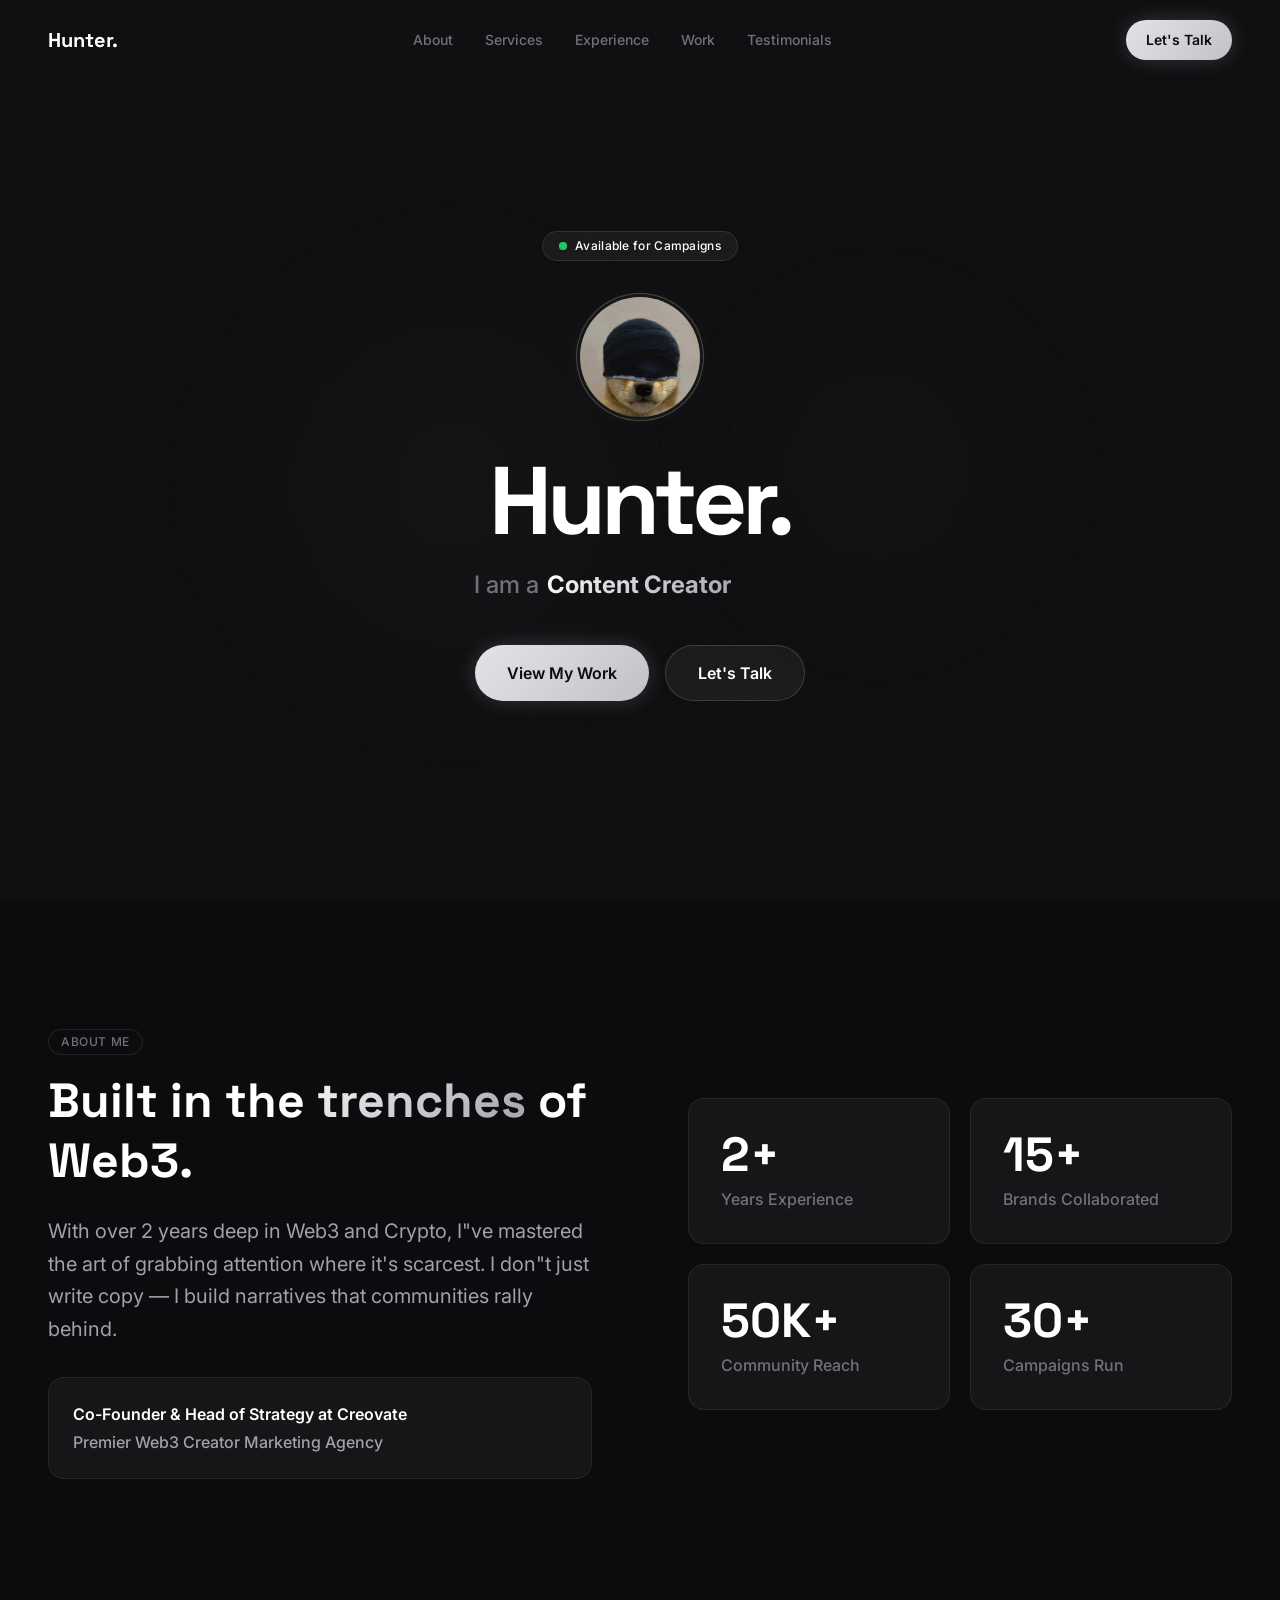
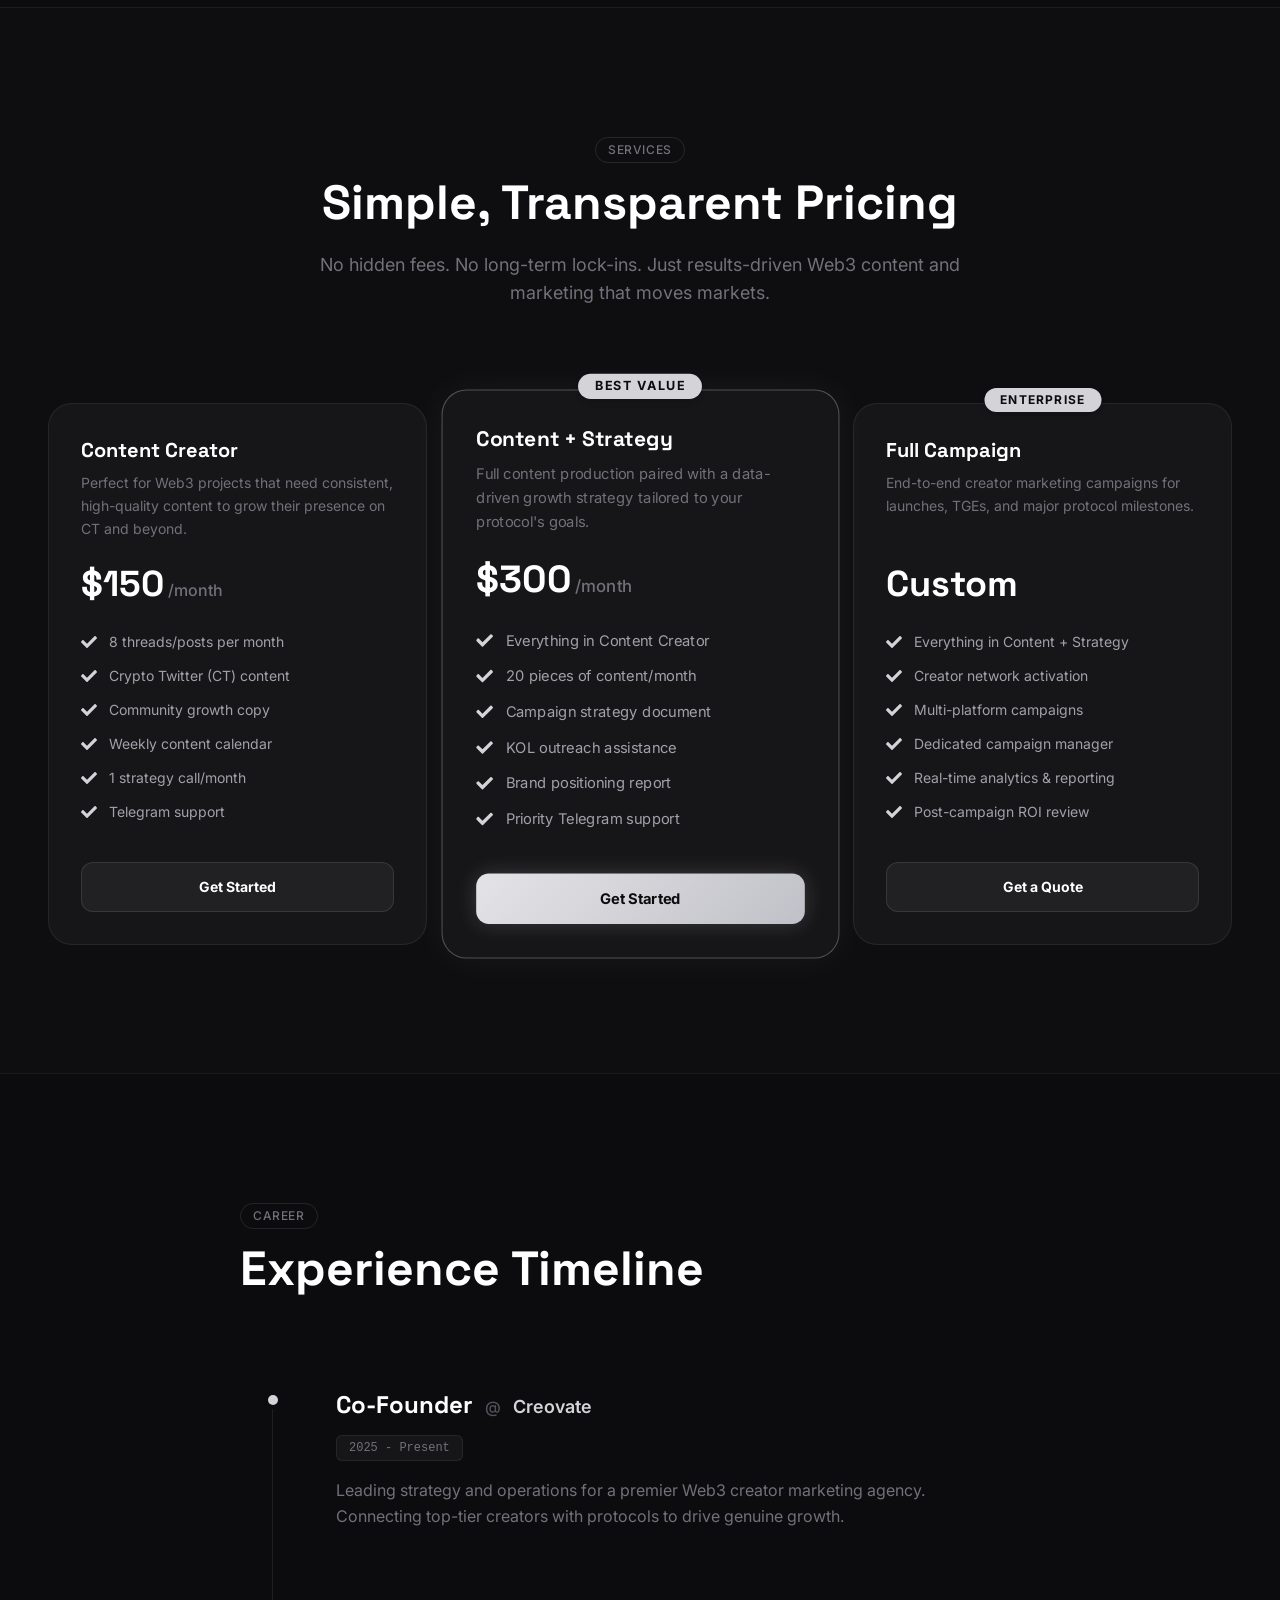
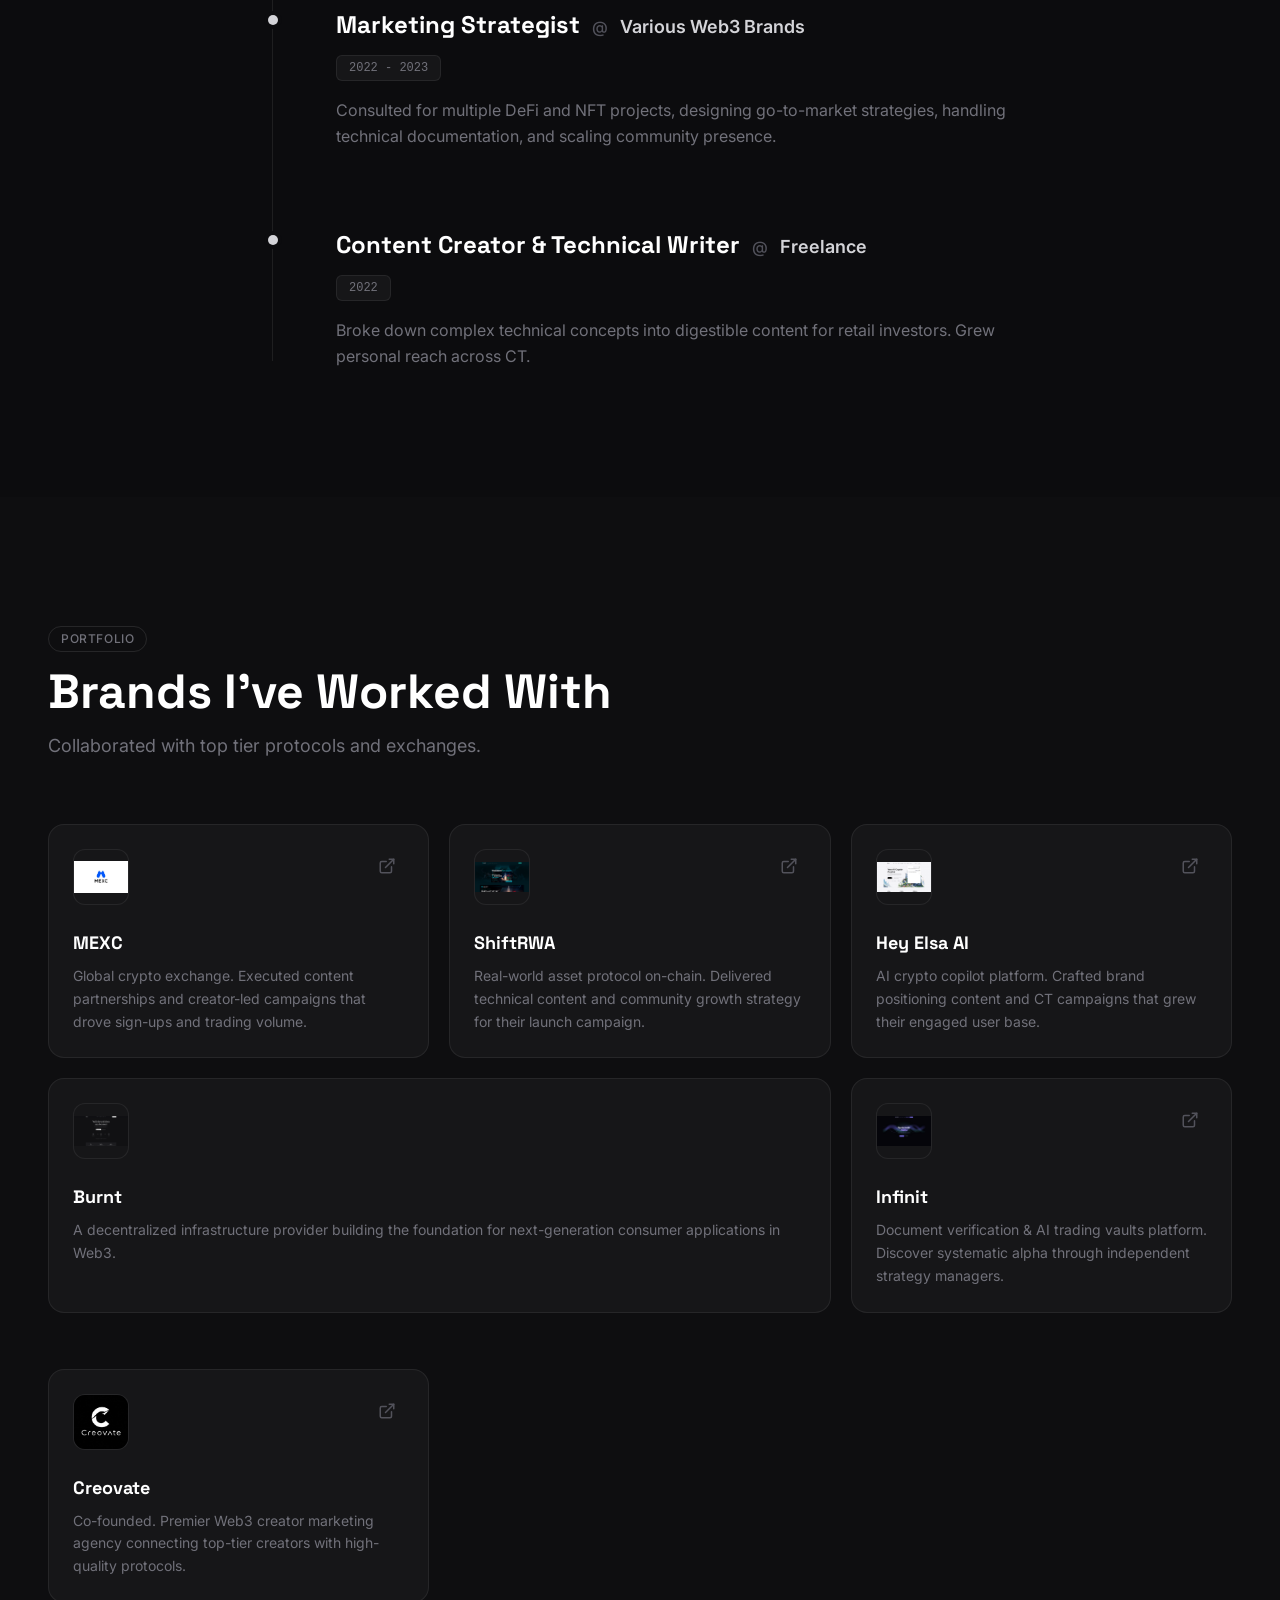
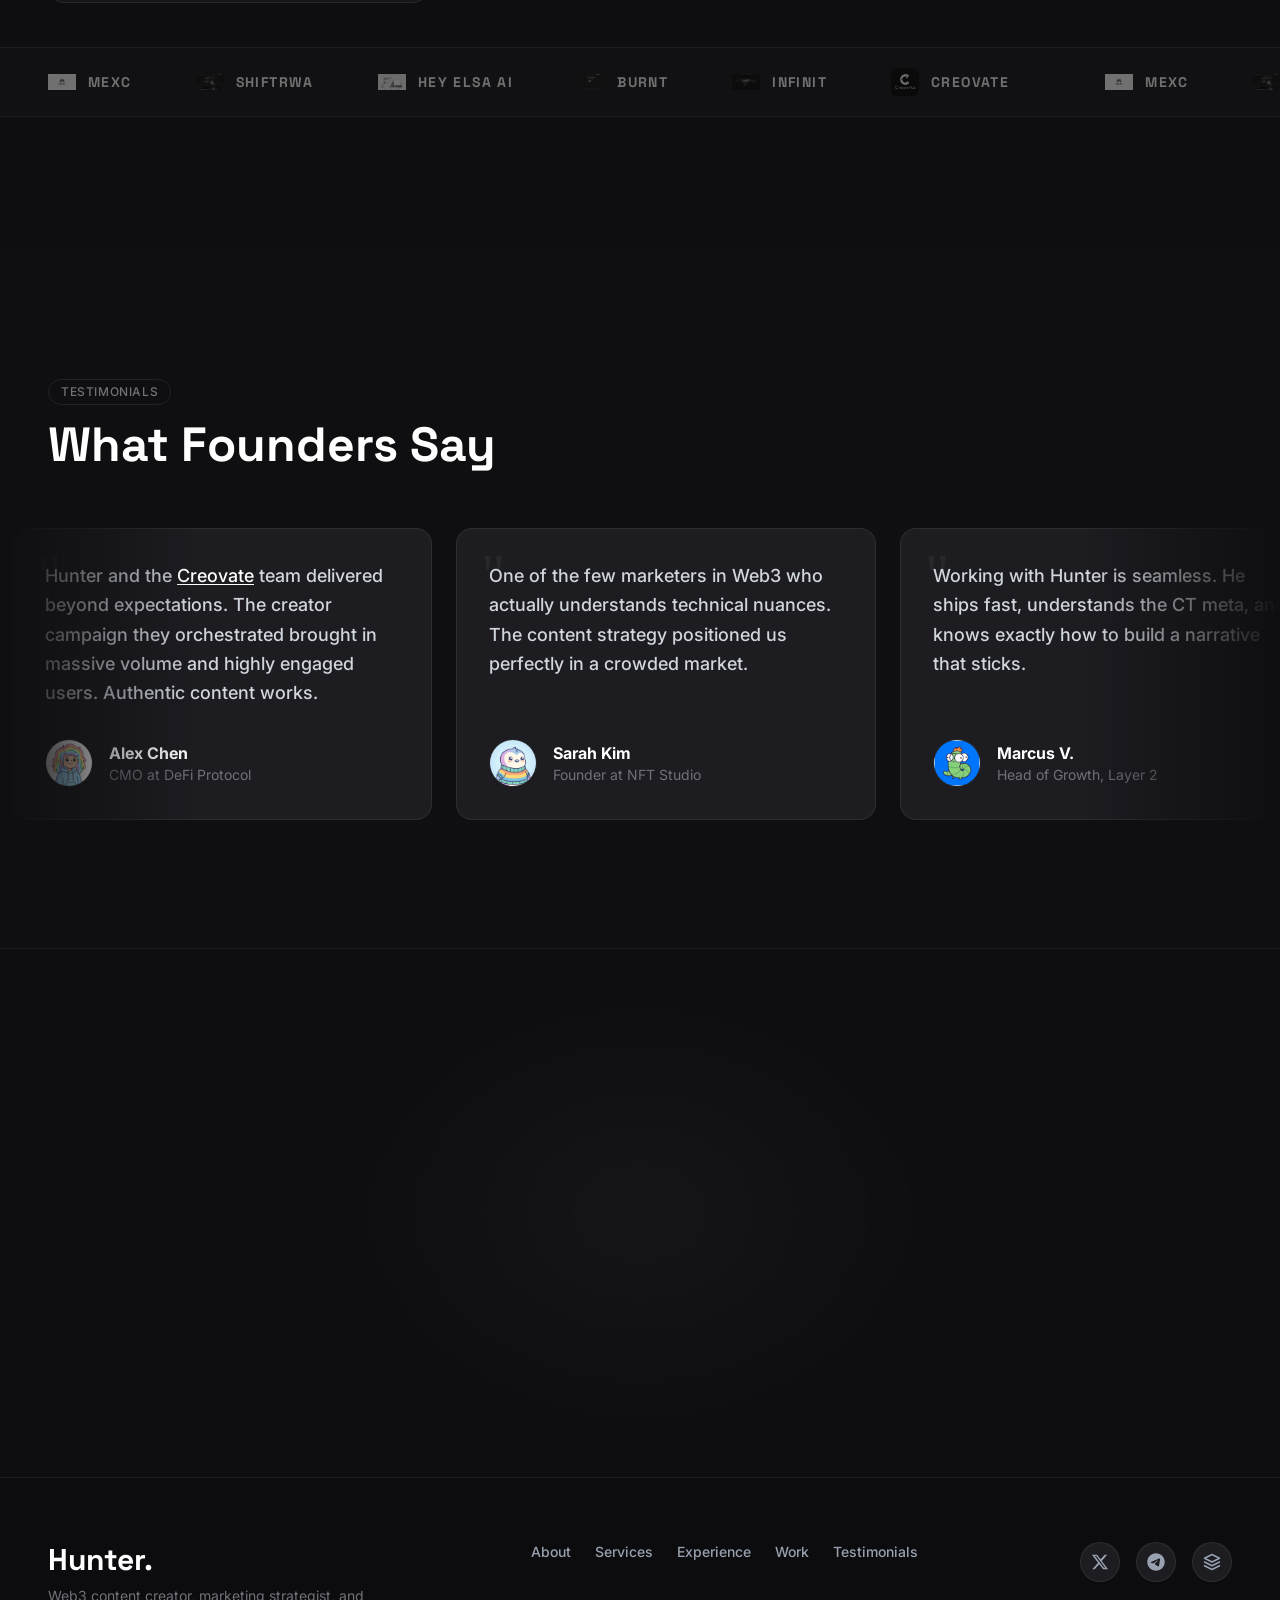
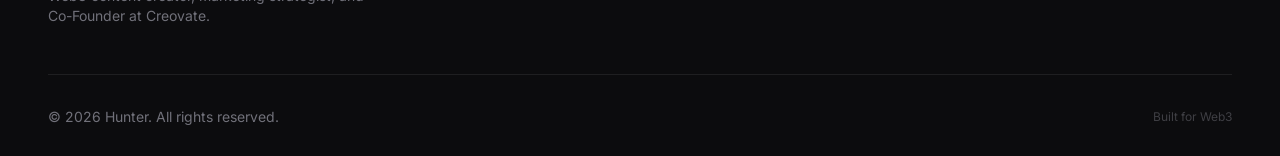
==== commit a0e3772b: "Add files via upload" ====
--- a/index.html
+++ b/index.html
@@ -4,20 +4,17 @@
     <meta charset="UTF-8" />
     <meta name="viewport" content="width=device-width, initial-scale=1.0, maximum-scale=1" />
     <title>Hunter — Web3 Portfolio</title>
-    <meta name="description" content="Hunter — Web3 Portfolio — built on Replit. Update this description to reflect the app." />
+    <meta name="description" content="Hunter — Web3 content creator, marketing strategist, and Co-Founder at Creovate. Helping Web3 brands grow through authentic content and creator marketing." />
     <meta name="robots" content="index, follow" />
     <meta property="og:title" content="Hunter — Web3 Portfolio" />
-    <meta property="og:description" content="Hunter — Web3 Portfolio — built on Replit. Update this description to reflect the app." />
+    <meta property="og:description" content="Hunter — Web3 content creator, marketing strategist, and Co-Founder at Creovate." />
     <meta property="og:type" content="website" />
     <meta name="twitter:card" content="summary_large_image" />
     <meta name="twitter:title" content="Hunter — Web3 Portfolio" />
-    <meta name="twitter:description" content="Hunter — Web3 Portfolio — built on Replit. Update this description to reflect the app." />
-    <link rel="icon" type="image/svg+xml" href="/favicon.svg" />
-    <link rel="preconnect" href="https://fonts.googleapis.com">
-    <link rel="preconnect" href="https://fonts.gstatic.com" crossorigin>
-    <link href="https://fonts.googleapis.com/css2?family=Inter:wght@400;500;600;700&display=swap" rel="stylesheet">
-    <script type="module" crossorigin src="/index-BqENUYsZ.js"></script>
-    <link rel="stylesheet" crossorigin href="/index-Di3GnyzE.css">
+    <meta name="twitter:description" content="Hunter — Web3 content creator, marketing strategist, and Co-Founder at Creovate." />
+    <link rel="icon" type="image/jpeg" href="/hunter-pfp-new.jpg" />
+    <script type="module" crossorigin src="/index-BoPYLLkG.js"></script>
+    <link rel="stylesheet" crossorigin href="/index-CW7_1VKV.css">
   </head>
   <body>
     <div id="root"></div>
--- a/index-CW7_1VKV.css
+++ b/index-CW7_1VKV.css
@@ -0,0 +1 @@
+@import"https://fonts.googleapis.com/css2?family=Inter:wght@400;500;600;700&family=Space+Grotesk:wght@500;600;700&display=swap";@layer components;@layer properties{@supports (((-webkit-hyphens:none)) and (not (margin-trim:inline))) or ((-moz-orient:inline) and (not (color:rgb(from red r g b)))){*,:before,:after,::backdrop{--tw-translate-x:0;--tw-translate-y:0;--tw-translate-z:0;--tw-rotate-x:initial;--tw-rotate-y:initial;--tw-rotate-z:initial;--tw-skew-x:initial;--tw-skew-y:initial;--tw-space-y-reverse:0;--tw-space-x-reverse:0;--tw-border-style:solid;--tw-gradient-position:initial;--tw-gradient-from:#0000;--tw-gradient-via:#0000;--tw-gradient-to:#0000;--tw-gradient-stops:initial;--tw-gradient-via-stops:initial;--tw-gradient-from-position:0%;--tw-gradient-via-position:50%;--tw-gradient-to-position:100%;--tw-leading:initial;--tw-font-weight:initial;--tw-tracking:initial;--tw-ordinal:initial;--tw-slashed-zero:initial;--tw-numeric-figure:initial;--tw-numeric-spacing:initial;--tw-numeric-fraction:initial;--tw-shadow:0 0 #0000;--tw-shadow-color:initial;--tw-shadow-alpha:100%;--tw-inset-shadow:0 0 #0000;--tw-inset-shadow-color:initial;--tw-inset-shadow-alpha:100%;--tw-ring-color:initial;--tw-ring-shadow:0 0 #0000;--tw-inset-ring-color:initial;--tw-inset-ring-shadow:0 0 #0000;--tw-ring-inset:initial;--tw-ring-offset-width:0px;--tw-ring-offset-color:#fff;--tw-ring-offset-shadow:0 0 #0000;--tw-outline-style:solid;--tw-blur:initial;--tw-brightness:initial;--tw-contrast:initial;--tw-grayscale:initial;--tw-hue-rotate:initial;--tw-invert:initial;--tw-opacity:initial;--tw-saturate:initial;--tw-sepia:initial;--tw-drop-shadow:initial;--tw-drop-shadow-color:initial;--tw-drop-shadow-alpha:100%;--tw-drop-shadow-size:initial;--tw-backdrop-blur:initial;--tw-backdrop-brightness:initial;--tw-backdrop-contrast:initial;--tw-backdrop-grayscale:initial;--tw-backdrop-hue-rotate:initial;--tw-backdrop-invert:initial;--tw-backdrop-opacity:initial;--tw-backdrop-saturate:initial;--tw-backdrop-sepia:initial;--tw-duration:initial;--tw-ease:initial;--tw-content:"";--tw-scale-x:1;--tw-scale-y:1;--tw-scale-z:1;--tw-animation-delay:0s;--tw-animation-direction:normal;--tw-animation-duration:initial;--tw-animation-fill-mode:none;--tw-animation-iteration-count:1;--tw-enter-blur:0;--tw-enter-opacity:1;--tw-enter-rotate:0;--tw-enter-scale:1;--tw-enter-translate-x:0;--tw-enter-translate-y:0;--tw-exit-blur:0;--tw-exit-opacity:1;--tw-exit-rotate:0;--tw-exit-scale:1;--tw-exit-translate-x:0;--tw-exit-translate-y:0}}}@layer theme{:root,:host{--font-serif:ui-serif, Georgia, Cambria, "Times New Roman", Times, serif;--color-red-50:oklch(97.1% .013 17.38);--color-red-300:oklch(80.8% .114 19.571);--color-red-400:oklch(70.4% .191 22.216);--color-red-500:oklch(63.7% .237 25.331);--color-red-600:oklch(57.7% .245 27.325);--color-gray-50:oklch(98.5% .002 247.839);--color-gray-300:oklch(87.2% .01 258.338);--color-gray-400:oklch(70.7% .022 261.325);--color-gray-600:oklch(44.6% .03 256.802);--color-gray-900:oklch(21% .034 264.665);--color-black:#000;--color-white:#fff;--spacing:.25rem;--container-xs:20rem;--container-sm:24rem;--container-md:28rem;--container-lg:32rem;--container-xl:36rem;--container-2xl:42rem;--container-3xl:48rem;--container-4xl:56rem;--text-xs:.75rem;--text-xs--line-height:calc(1 / .75);--text-sm:.875rem;--text-sm--line-height:calc(1.25 / .875);--text-base:1rem;--text-base--line-height: 1.5 ;--text-lg:1.125rem;--text-lg--line-height:calc(1.75 / 1.125);--text-xl:1.25rem;--text-xl--line-height:calc(1.75 / 1.25);--text-2xl:1.5rem;--text-2xl--line-height:calc(2 / 1.5);--text-3xl:1.875rem;--text-3xl--line-height: 1.2 ;--text-4xl:2.25rem;--text-4xl--line-height:calc(2.5 / 2.25);--text-5xl:3rem;--text-5xl--line-height:1;--text-6xl:3.75rem;--text-6xl--line-height:1;--text-7xl:4.5rem;--text-7xl--line-height:1;--text-8xl:6rem;--text-8xl--line-height:1;--font-weight-normal:400;--font-weight-medium:500;--font-weight-semibold:600;--font-weight-bold:700;--tracking-tighter:-.05em;--tracking-tight:-.025em;--tracking-wide:.025em;--tracking-wider:.05em;--tracking-widest:.1em;--leading-tight:1.25;--leading-snug:1.375;--leading-normal:1.5;--leading-relaxed:1.625;--radius-sm:.25rem;--radius-md:.375rem;--radius-lg:.5rem;--radius-xl:.75rem;--radius-2xl:1rem;--radius-3xl:1.5rem;--ease-in-out:cubic-bezier(.4, 0, .2, 1);--animate-spin:spin 1s linear infinite;--animate-ping:ping 1s cubic-bezier(0, 0, .2, 1) infinite;--animate-pulse:pulse 2s cubic-bezier(.4, 0, .6, 1) infinite;--blur-sm:8px;--aspect-video:16 / 9;--default-transition-duration:.15s;--default-transition-timing-function:cubic-bezier(.4, 0, .2, 1);--default-font-family:var(--app-font-sans);--default-mono-font-family:var(--font-mono-base);--color-border:var(--border-color)}}@layer base{*,:after,:before,::backdrop{box-sizing:border-box;border:0 solid;margin:0;padding:0}::file-selector-button{box-sizing:border-box;border:0 solid;margin:0;padding:0}html,:host{-webkit-text-size-adjust:100%;tab-size:4;line-height:1.5;font-family:var(--default-font-family,-apple-system, BlinkMacSystemFont, "Segoe UI", Roboto, "Helvetica Neue", "Noto Sans", Arial, sans-serif, "Apple Color Emoji", "Segoe UI Emoji", "Segoe UI Symbol", "Noto Color Emoji");font-feature-settings:var(--default-font-feature-settings,normal);font-variation-settings:var(--default-font-variation-settings,normal);-webkit-tap-highlight-color:transparent}hr{height:0;color:inherit;border-top-width:1px}abbr:where([title]){-webkit-text-decoration:underline dotted;text-decoration:underline dotted}h1,h2,h3,h4,h5,h6{font-size:inherit;font-weight:inherit}a{color:inherit;-webkit-text-decoration:inherit;text-decoration:inherit}b,strong{font-weight:bolder}code,kbd,samp,pre{font-family:var(--default-mono-font-family,ui-monospace, SFMono-Regular, Menlo, Monaco, Consolas, "Liberation Mono", "Courier New", monospace);font-feature-settings:var(--default-mono-font-feature-settings,normal);font-variation-settings:var(--default-mono-font-variation-settings,normal);font-size:1em}small{font-size:80%}sub,sup{vertical-align:baseline;font-size:75%;line-height:0;position:relative}sub{bottom:-.25em}sup{top:-.5em}table{text-indent:0;border-color:inherit;border-collapse:collapse}:-moz-focusring:where(:not(iframe)){outline:auto}progress{vertical-align:baseline}summary{display:list-item}ol,ul,menu{list-style:none}img,svg,video,canvas,audio,iframe,embed,object{vertical-align:middle;display:block}img,video{max-width:100%;height:auto}button,input,select,optgroup,textarea{font:inherit;font-feature-settings:inherit;font-variation-settings:inherit;letter-spacing:inherit;color:inherit;opacity:1;background-color:#0000;border-radius:0}::file-selector-button{font:inherit;font-feature-settings:inherit;font-variation-settings:inherit;letter-spacing:inherit;color:inherit;opacity:1;background-color:#0000;border-radius:0}:where(select:is([multiple],[size])) optgroup{font-weight:bolder}:where(select:is([multiple],[size])) optgroup option{padding-inline-start:20px}::file-selector-button{margin-inline-end:4px}::placeholder{opacity:1}@supports (not ((-webkit-appearance:-apple-pay-button))) or (contain-intrinsic-size:1px){::placeholder{color:currentColor}@supports (color:color-mix(in lab,red,red)){::placeholder{color:color-mix(in oklab,currentcolor 50%,transparent)}}}textarea{resize:vertical}::-webkit-search-decoration{-webkit-appearance:none}::-webkit-date-and-time-value{min-height:1lh;text-align:inherit}::-webkit-datetime-edit{display:inline-flex}::-webkit-datetime-edit-fields-wrapper{padding:0}::-webkit-datetime-edit{padding-block:0}::-webkit-datetime-edit-year-field{padding-block:0}::-webkit-datetime-edit-month-field{padding-block:0}::-webkit-datetime-edit-day-field{padding-block:0}::-webkit-datetime-edit-hour-field{padding-block:0}::-webkit-datetime-edit-minute-field{padding-block:0}::-webkit-datetime-edit-second-field{padding-block:0}::-webkit-datetime-edit-millisecond-field{padding-block:0}::-webkit-datetime-edit-meridiem-field{padding-block:0}::-webkit-calendar-picker-indicator{line-height:1}:-moz-ui-invalid{box-shadow:none}button,input:where([type=button],[type=reset],[type=submit]){appearance:button}::file-selector-button{appearance:button}::-webkit-inner-spin-button{height:auto}::-webkit-outer-spin-button{height:auto}[hidden]:where(:not([hidden=until-found])){display:none!important}}@layer utilities{.\@container\/field-group{container:field-group/inline-size}.pointer-events-auto{pointer-events:auto}.pointer-events-none{pointer-events:none}.invisible{visibility:hidden}.sr-only{clip-path:inset(50%);white-space:nowrap;border-width:0;width:1px;height:1px;margin:-1px;padding:0;position:absolute;overflow:hidden}.absolute{position:absolute}.fixed{position:fixed}.relative{position:relative}.static{position:static}.inset-0{inset:0}.inset-\[-6px\]{inset:-6px}.inset-x-0{inset-inline:0}.inset-y-0{inset-block:0}.-top-4{top:calc(var(--spacing) * -4)}.-top-12{top:calc(var(--spacing) * -12)}.top-0{top:0}.top-1\.5{top:calc(var(--spacing) * 1.5)}.top-1\/2{top:50%}.top-1\/4{top:25%}.top-2{top:calc(var(--spacing) * 2)}.top-3\.5{top:calc(var(--spacing) * 3.5)}.top-4{top:calc(var(--spacing) * 4)}.top-\[1px\]{top:1px}.top-\[50\%\]{top:50%}.top-\[60\%\]{top:60%}.top-full{top:100%}.-right-12{right:calc(var(--spacing) * -12)}.right-0{right:0}.right-1{right:var(--spacing)}.right-1\/4{right:25%}.right-2{right:calc(var(--spacing) * 2)}.right-3{right:calc(var(--spacing) * 3)}.right-4{right:calc(var(--spacing) * 4)}.right-\[15\%\]{right:15%}.-bottom-12{bottom:calc(var(--spacing) * -12)}.bottom-0{bottom:0}.bottom-1\/4{bottom:25%}.bottom-2{bottom:calc(var(--spacing) * 2)}.-left-2{left:calc(var(--spacing) * -2)}.-left-12{left:calc(var(--spacing) * -12)}.left-0{left:0}.left-1\/2{left:50%}.left-1\/4{left:25%}.left-2{left:calc(var(--spacing) * 2)}.left-\[-4px\]{left:-4px}.left-\[15\%\]{left:15%}.left-\[50\%\]{left:50%}.z-10{z-index:10}.z-20{z-index:20}.z-40{z-index:40}.z-50{z-index:50}.z-\[1\]{z-index:1}.z-\[100\]{z-index:100}.order-first{order:-9999}.order-last{order:9999}.container{width:100%}@media(min-width:40rem){.container{max-width:40rem}}@media(min-width:48rem){.container{max-width:48rem}}@media(min-width:64rem){.container{max-width:64rem}}@media(min-width:80rem){.container{max-width:80rem}}@media(min-width:96rem){.container{max-width:96rem}}.\!m-0{margin:0!important}.-mx-1{margin-inline:calc(var(--spacing) * -1)}.mx-2{margin-inline:calc(var(--spacing) * 2)}.mx-3\.5{margin-inline:calc(var(--spacing) * 3.5)}.mx-4{margin-inline:calc(var(--spacing) * 4)}.mx-8{margin-inline:calc(var(--spacing) * 8)}.mx-auto{margin-inline:auto}.-my-2{margin-block:calc(var(--spacing) * -2)}.my-0{margin-block:0}.my-0\.5{margin-block:calc(var(--spacing) * .5)}.my-1{margin-block:var(--spacing)}.-mt-4{margin-top:calc(var(--spacing) * -4)}.mt-0\.5{margin-top:calc(var(--spacing) * .5)}.mt-1\.5{margin-top:calc(var(--spacing) * 1.5)}.mt-2{margin-top:calc(var(--spacing) * 2)}.mt-4{margin-top:calc(var(--spacing) * 4)}.mt-8{margin-top:calc(var(--spacing) * 8)}.mt-24{margin-top:calc(var(--spacing) * 24)}.mt-auto{margin-top:auto}.mr-2{margin-right:calc(var(--spacing) * 2)}.mb-1{margin-bottom:var(--spacing)}.mb-2{margin-bottom:calc(var(--spacing) * 2)}.mb-3{margin-bottom:calc(var(--spacing) * 3)}.mb-4{margin-bottom:calc(var(--spacing) * 4)}.mb-6{margin-bottom:calc(var(--spacing) * 6)}.mb-7{margin-bottom:calc(var(--spacing) * 7)}.mb-8{margin-bottom:calc(var(--spacing) * 8)}.mb-10{margin-bottom:calc(var(--spacing) * 10)}.mb-12{margin-bottom:calc(var(--spacing) * 12)}.mb-16{margin-bottom:calc(var(--spacing) * 16)}.mb-20{margin-bottom:calc(var(--spacing) * 20)}.-ml-4{margin-left:calc(var(--spacing) * -4)}.ml-1{margin-left:var(--spacing)}.ml-4{margin-left:calc(var(--spacing) * 4)}.ml-auto{margin-left:auto}.line-clamp-2{-webkit-line-clamp:2;-webkit-box-orient:vertical;display:-webkit-box;overflow:hidden}.block{display:block}.flex{display:flex}.grid{display:grid}.hidden{display:none}.inline-block{display:inline-block}.inline-flex{display:inline-flex}.table{display:table}.aspect-square{aspect-ratio:1}.aspect-video{aspect-ratio:var(--aspect-video)}.size-4{width:calc(var(--spacing) * 4);height:calc(var(--spacing) * 4)}.size-6{width:calc(var(--spacing) * 6);height:calc(var(--spacing) * 6)}.size-8{width:calc(var(--spacing) * 8);height:calc(var(--spacing) * 8)}.size-10{width:calc(var(--spacing) * 10);height:calc(var(--spacing) * 10)}.size-\[--cell-size\]{width:--cell-size;height:--cell-size}.h-1\.5{height:calc(var(--spacing) * 1.5)}.h-2{height:calc(var(--spacing) * 2)}.h-2\.5{height:calc(var(--spacing) * 2.5)}.h-3{height:calc(var(--spacing) * 3)}.h-3\.5{height:calc(var(--spacing) * 3.5)}.h-4{height:calc(var(--spacing) * 4)}.h-5{height:calc(var(--spacing) * 5)}.h-6{height:calc(var(--spacing) * 6)}.h-7{height:calc(var(--spacing) * 7)}.h-8{height:calc(var(--spacing) * 8)}.h-9{height:calc(var(--spacing) * 9)}.h-10{height:calc(var(--spacing) * 10)}.h-12{height:calc(var(--spacing) * 12)}.h-14{height:calc(var(--spacing) * 14)}.h-16{height:calc(var(--spacing) * 16)}.h-28{height:calc(var(--spacing) * 28)}.h-\[--cell-size\]{height:--cell-size}.h-\[1px\]{height:1px}.h-\[300px\]{height:300px}.h-\[400px\]{height:400px}.h-\[420px\]{height:420px}.h-\[500px\]{height:500px}.h-\[520px\]{height:520px}.h-\[var\(--radix-navigation-menu-viewport-height\)\]{height:var(--radix-navigation-menu-viewport-height)}.h-\[var\(--radix-select-trigger-height\)\]{height:var(--radix-select-trigger-height)}.h-auto{height:auto}.h-full{height:100%}.h-px{height:1px}.h-svh{height:100svh}.max-h-\[--radix-context-menu-content-available-height\]{max-height:--radix-context-menu-content-available-height}.max-h-\[--radix-select-content-available-height\]{max-height:--radix-select-content-available-height}.max-h-\[85vh\]{max-height:85vh}.max-h-\[300px\]{max-height:300px}.max-h-\[var\(--radix-dropdown-menu-content-available-height\)\]{max-height:var(--radix-dropdown-menu-content-available-height)}.max-h-screen{max-height:100vh}.min-h-0{min-height:0}.min-h-8{min-height:calc(var(--spacing) * 8)}.min-h-9{min-height:calc(var(--spacing) * 9)}.min-h-10{min-height:calc(var(--spacing) * 10)}.min-h-\[60px\]{min-height:60px}.min-h-\[100dvh\]{min-height:100dvh}.min-h-screen{min-height:100vh}.min-h-svh{min-height:100svh}.w-0{width:0}.w-1{width:var(--spacing)}.w-2{width:calc(var(--spacing) * 2)}.w-2\.5{width:calc(var(--spacing) * 2.5)}.w-3{width:calc(var(--spacing) * 3)}.w-3\.5{width:calc(var(--spacing) * 3.5)}.w-3\/4{width:75%}.w-4{width:calc(var(--spacing) * 4)}.w-5{width:calc(var(--spacing) * 5)}.w-7{width:calc(var(--spacing) * 7)}.w-8{width:calc(var(--spacing) * 8)}.w-9{width:calc(var(--spacing) * 9)}.w-10{width:calc(var(--spacing) * 10)}.w-12{width:calc(var(--spacing) * 12)}.w-14{width:calc(var(--spacing) * 14)}.w-24{width:calc(var(--spacing) * 24)}.w-28{width:calc(var(--spacing) * 28)}.w-64{width:calc(var(--spacing) * 64)}.w-72{width:calc(var(--spacing) * 72)}.w-\[--cell-size\]{width:--cell-size}.w-\[1px\]{width:1px}.w-\[100px\]{width:100px}.w-\[260px\]{width:260px}.w-\[340px\]{width:340px}.w-\[420px\]{width:420px}.w-\[500px\]{width:500px}.w-\[520px\]{width:520px}.w-\[600px\]{width:600px}.w-\[700px\]{width:700px}.w-\[var\(--sidebar-width\)\]{width:var(--sidebar-width)}.w-auto{width:auto}.w-fit{width:fit-content}.w-full{width:100%}.w-max{width:max-content}.w-px{width:1px}.max-w-2xl{max-width:var(--container-2xl)}.max-w-3xl{max-width:var(--container-3xl)}.max-w-4xl{max-width:var(--container-4xl)}.max-w-\[var\(--skeleton-width\)\]{max-width:var(--skeleton-width)}.max-w-lg{max-width:var(--container-lg)}.max-w-max{max-width:max-content}.max-w-md{max-width:var(--container-md)}.max-w-sm{max-width:var(--container-sm)}.max-w-xl{max-width:var(--container-xl)}.max-w-xs{max-width:var(--container-xs)}.min-w-0{min-width:0}.min-w-5{min-width:calc(var(--spacing) * 5)}.min-w-8{min-width:calc(var(--spacing) * 8)}.min-w-9{min-width:calc(var(--spacing) * 9)}.min-w-10{min-width:calc(var(--spacing) * 10)}.min-w-\[--cell-size\]{min-width:--cell-size}.min-w-\[8rem\]{min-width:8rem}.min-w-\[12rem\]{min-width:12rem}.min-w-\[var\(--radix-select-trigger-width\)\]{min-width:var(--radix-select-trigger-width)}.flex-1{flex:1}.flex-shrink-0,.shrink-0{flex-shrink:0}.flex-grow,.grow{flex-grow:1}.grow-0{flex-grow:0}.basis-full{flex-basis:100%}.caption-bottom{caption-side:bottom}.border-collapse{border-collapse:collapse}.origin-\[--radix-context-menu-content-transform-origin\]{transform-origin:--radix-context-menu-content-transform-origin}.origin-\[--radix-dropdown-menu-content-transform-origin\]{transform-origin:--radix-dropdown-menu-content-transform-origin}.origin-\[--radix-hover-card-content-transform-origin\]{transform-origin:--radix-hover-card-content-transform-origin}.origin-\[--radix-menubar-content-transform-origin\]{transform-origin:--radix-menubar-content-transform-origin}.origin-\[--radix-popover-content-transform-origin\]{transform-origin:--radix-popover-content-transform-origin}.origin-\[--radix-select-content-transform-origin\]{transform-origin:--radix-select-content-transform-origin}.origin-\[--radix-tooltip-content-transform-origin\]{transform-origin:--radix-tooltip-content-transform-origin}.-translate-x-1\/2{--tw-translate-x: -50% ;translate:var(--tw-translate-x) var(--tw-translate-y)}.-translate-x-px{--tw-translate-x:-1px;translate:var(--tw-translate-x) var(--tw-translate-y)}.translate-x-\[-50\%\]{--tw-translate-x:-50%;translate:var(--tw-translate-x) var(--tw-translate-y)}.translate-x-px{--tw-translate-x:1px;translate:var(--tw-translate-x) var(--tw-translate-y)}.-translate-y-1\/2{--tw-translate-y: -50% ;translate:var(--tw-translate-x) var(--tw-translate-y)}.translate-y-\[-50\%\]{--tw-translate-y:-50%;translate:var(--tw-translate-x) var(--tw-translate-y)}.rotate-45{rotate:45deg}.rotate-90{rotate:90deg}.transform{transform:var(--tw-rotate-x,) var(--tw-rotate-y,) var(--tw-rotate-z,) var(--tw-skew-x,) var(--tw-skew-y,)}.animate-caret-blink{animation:1.25s ease-out infinite caret-blink}.animate-in{animation:enter var(--tw-animation-duration,var(--tw-duration,.15s))var(--tw-ease,ease)var(--tw-animation-delay,0s)var(--tw-animation-iteration-count,1)var(--tw-animation-direction,normal)var(--tw-animation-fill-mode,none)}.animate-ping{animation:var(--animate-ping)}.animate-pulse{animation:var(--animate-pulse)}.animate-spin{animation:var(--animate-spin)}.cursor-default{cursor:default}.cursor-pointer{cursor:pointer}.cursor-text{cursor:text}.touch-none{touch-action:none}.resize-none{resize:none}.list-disc{list-style-type:disc}.list-none{list-style-type:none}.grid-cols-1{grid-template-columns:repeat(1,minmax(0,1fr))}.grid-cols-2{grid-template-columns:repeat(2,minmax(0,1fr))}.flex-col{flex-direction:column}.flex-col-reverse{flex-direction:column-reverse}.flex-row{flex-direction:row}.flex-wrap{flex-wrap:wrap}.place-content-center{place-content:center}.items-baseline{align-items:baseline}.items-center{align-items:center}.items-end{align-items:flex-end}.items-start{align-items:flex-start}.items-stretch{align-items:stretch}.justify-between{justify-content:space-between}.justify-center{justify-content:center}.justify-start{justify-content:flex-start}.gap-1{gap:var(--spacing)}.gap-1\.5{gap:calc(var(--spacing) * 1.5)}.gap-2{gap:calc(var(--spacing) * 2)}.gap-2\.5{gap:calc(var(--spacing) * 2.5)}.gap-3{gap:calc(var(--spacing) * 3)}.gap-4{gap:calc(var(--spacing) * 4)}.gap-5{gap:calc(var(--spacing) * 5)}.gap-6{gap:calc(var(--spacing) * 6)}.gap-7{gap:calc(var(--spacing) * 7)}.gap-8{gap:calc(var(--spacing) * 8)}.gap-16{gap:calc(var(--spacing) * 16)}:where(.space-y-1\.5>:not(:last-child)){--tw-space-y-reverse:0;margin-block-start:calc(calc(var(--spacing) * 1.5) * var(--tw-space-y-reverse));margin-block-end:calc(calc(var(--spacing) * 1.5) * calc(1 - var(--tw-space-y-reverse)))}:where(.space-y-2>:not(:last-child)){--tw-space-y-reverse:0;margin-block-start:calc(calc(var(--spacing) * 2) * var(--tw-space-y-reverse));margin-block-end:calc(calc(var(--spacing) * 2) * calc(1 - var(--tw-space-y-reverse)))}:where(.space-y-3\.5>:not(:last-child)){--tw-space-y-reverse:0;margin-block-start:calc(calc(var(--spacing) * 3.5) * var(--tw-space-y-reverse));margin-block-end:calc(calc(var(--spacing) * 3.5) * calc(1 - var(--tw-space-y-reverse)))}:where(.space-y-12>:not(:last-child)){--tw-space-y-reverse:0;margin-block-start:calc(calc(var(--spacing) * 12) * var(--tw-space-y-reverse));margin-block-end:calc(calc(var(--spacing) * 12) * calc(1 - var(--tw-space-y-reverse)))}:where(.space-x-1>:not(:last-child)){--tw-space-x-reverse:0;margin-inline-start:calc(var(--spacing) * var(--tw-space-x-reverse));margin-inline-end:calc(var(--spacing) * calc(1 - var(--tw-space-x-reverse)))}:where(.space-x-4>:not(:last-child)){--tw-space-x-reverse:0;margin-inline-start:calc(calc(var(--spacing) * 4) * var(--tw-space-x-reverse));margin-inline-end:calc(calc(var(--spacing) * 4) * calc(1 - var(--tw-space-x-reverse)))}.self-stretch{align-self:stretch}.overflow-auto{overflow:auto}.overflow-hidden{overflow:hidden}.overflow-x-hidden{overflow-x:hidden}.overflow-y-auto{overflow-y:auto}.rounded-2xl{border-radius:var(--radius-2xl)}.rounded-3xl{border-radius:var(--radius-3xl)}.rounded-\[2px\]{border-radius:2px}.rounded-\[calc\(var\(--radius\)-5px\)\]{border-radius:calc(var(--radius) - 5px)}.rounded-\[inherit\]{border-radius:inherit}.rounded-full{border-radius:3.40282e38px}.rounded-lg{border-radius:var(--radius-lg)}.rounded-md{border-radius:var(--radius-md)}.rounded-none{border-radius:0}.rounded-sm{border-radius:var(--radius-sm)}.rounded-xl{border-radius:var(--radius-xl)}.rounded-t-\[10px\]{border-top-left-radius:10px;border-top-right-radius:10px}.rounded-l-md{border-top-left-radius:var(--radius-md);border-bottom-left-radius:var(--radius-md)}.rounded-tl-sm{border-top-left-radius:var(--radius-sm)}.rounded-r-md{border-top-right-radius:var(--radius-md);border-bottom-right-radius:var(--radius-md)}.border{border-style:var(--tw-border-style);border-width:1px}.border-0{border-style:var(--tw-border-style);border-width:0}.border-2{border-style:var(--tw-border-style);border-width:2px}.border-\[1\.5px\]{border-style:var(--tw-border-style);border-width:1.5px}.border-y{border-block-style:var(--tw-border-style);border-block-width:1px}.border-t{border-top-style:var(--tw-border-style);border-top-width:1px}.border-r{border-right-style:var(--tw-border-style);border-right-width:1px}.border-b{border-bottom-style:var(--tw-border-style);border-bottom-width:1px}.border-l{border-left-style:var(--tw-border-style);border-left-width:1px}.border-dashed{--tw-border-style:dashed;border-style:dashed}.\[border-color\:var\(--badge-outline\)\]{border-color:var(--badge-outline)}.\[border-color\:var\(--button-outline\)\]{border-color:var(--button-outline)}.border-\[--color-border\]{border-color:--color-border}.border-border,.border-border\/50{border-color:var(--border-color)}@supports (color:color-mix(in lab,red,red)){.border-border\/50{border-color:color-mix(in oklab,var(--border-color) 50%,transparent)}}.border-transparent{border-color:#0000}.border-white\/10{border-color:#ffffff1a}@supports (color:color-mix(in lab,red,red)){.border-white\/10{border-color:color-mix(in oklab,var(--color-white) 10%,transparent)}}.border-white\/15{border-color:#ffffff26}@supports (color:color-mix(in lab,red,red)){.border-white\/15{border-color:color-mix(in oklab,var(--color-white) 15%,transparent)}}.border-white\/20{border-color:#fff3}@supports (color:color-mix(in lab,red,red)){.border-white\/20{border-color:color-mix(in oklab,var(--color-white) 20%,transparent)}}.border-white\/25{border-color:#ffffff40}@supports (color:color-mix(in lab,red,red)){.border-white\/25{border-color:color-mix(in oklab,var(--color-white) 25%,transparent)}}.border-white\/\[0\.06\]{border-color:#ffffff0f}@supports (color:color-mix(in lab,red,red)){.border-white\/\[0\.06\]{border-color:color-mix(in oklab,var(--color-white) 6%,transparent)}}.border-white\/\[0\.07\]{border-color:#ffffff12}@supports (color:color-mix(in lab,red,red)){.border-white\/\[0\.07\]{border-color:color-mix(in oklab,var(--color-white) 7%,transparent)}}.border-t-transparent{border-top-color:#0000}.border-l-transparent{border-left-color:#0000}.bg-\[\#0c0c0e\]{background-color:#0c0c0e}.bg-\[\#0e0e10\]{background-color:#0e0e10}.bg-\[\#0f0f11\]{background-color:#0f0f11}.bg-\[\#22c55e\]{background-color:#22c55e}.bg-\[\#111113\]{background-color:#111113}.bg-\[\#161618\]{background-color:#161618}.bg-\[\#d4d4d8\]{background-color:#d4d4d8}.bg-\[--color-bg\]{background-color:--color-bg}.bg-accent{background-color:var(--accent-color)}.bg-background{background-color:var(--bg)}.bg-black\/80{background-color:#000c}@supports (color:color-mix(in lab,red,red)){.bg-black\/80{background-color:color-mix(in oklab,var(--color-black) 80%,transparent)}}.bg-border{background-color:var(--border-color)}.bg-card{background-color:var(--card)}.bg-foreground{background-color:var(--fg)}.bg-gray-50{background-color:var(--color-gray-50)}.bg-surface{background-color:var(--surface)}.bg-transparent{background-color:#0000}.bg-white\/5{background-color:#ffffff0d}@supports (color:color-mix(in lab,red,red)){.bg-white\/5{background-color:color-mix(in oklab,var(--color-white) 5%,transparent)}}.bg-white\/\[0\.05\]{background-color:#ffffff0d}@supports (color:color-mix(in lab,red,red)){.bg-white\/\[0\.05\]{background-color:color-mix(in oklab,var(--color-white) 5%,transparent)}}.bg-white\/\[0\.08\]{background-color:#ffffff14}@supports (color:color-mix(in lab,red,red)){.bg-white\/\[0\.08\]{background-color:color-mix(in oklab,var(--color-white) 8%,transparent)}}.bg-gradient-to-br{--tw-gradient-position:to bottom right in oklab;background-image:linear-gradient(var(--tw-gradient-stops))}.bg-gradient-to-l{--tw-gradient-position:to left in oklab;background-image:linear-gradient(var(--tw-gradient-stops))}.bg-gradient-to-r{--tw-gradient-position:to right in oklab;background-image:linear-gradient(var(--tw-gradient-stops))}.from-\[\#0f0f11\]{--tw-gradient-from:#0f0f11;--tw-gradient-stops:var(--tw-gradient-via-stops,var(--tw-gradient-position), var(--tw-gradient-from) var(--tw-gradient-from-position), var(--tw-gradient-to) var(--tw-gradient-to-position))}.from-white\/\[0\.03\]{--tw-gradient-from:#ffffff08}@supports (color:color-mix(in lab,red,red)){.from-white\/\[0\.03\]{--tw-gradient-from:color-mix(in oklab, var(--color-white) 3%, transparent)}}.from-white\/\[0\.03\]{--tw-gradient-stops:var(--tw-gradient-via-stops,var(--tw-gradient-position), var(--tw-gradient-from) var(--tw-gradient-from-position), var(--tw-gradient-to) var(--tw-gradient-to-position))}.to-transparent{--tw-gradient-to:transparent;--tw-gradient-stops:var(--tw-gradient-via-stops,var(--tw-gradient-position), var(--tw-gradient-from) var(--tw-gradient-from-position), var(--tw-gradient-to) var(--tw-gradient-to-position))}.fill-current{fill:currentColor}.object-contain{object-fit:contain}.object-cover{object-fit:cover}.p-0{padding:0}.p-1{padding:var(--spacing)}.p-2{padding:calc(var(--spacing) * 2)}.p-3{padding:calc(var(--spacing) * 3)}.p-4{padding:calc(var(--spacing) * 4)}.p-6{padding:calc(var(--spacing) * 6)}.p-8{padding:calc(var(--spacing) * 8)}.p-\[1px\]{padding:1px}.p-\[3px\]{padding:3px}.px-1{padding-inline:var(--spacing)}.px-1\.5{padding-inline:calc(var(--spacing) * 1.5)}.px-2{padding-inline:calc(var(--spacing) * 2)}.px-2\.5{padding-inline:calc(var(--spacing) * 2.5)}.px-3{padding-inline:calc(var(--spacing) * 3)}.px-4{padding-inline:calc(var(--spacing) * 4)}.px-5{padding-inline:calc(var(--spacing) * 5)}.px-6{padding-inline:calc(var(--spacing) * 6)}.px-8{padding-inline:calc(var(--spacing) * 8)}.px-10{padding-inline:calc(var(--spacing) * 10)}.px-\[--cell-size\]{padding-inline:--cell-size}.py-0\.5{padding-block:calc(var(--spacing) * .5)}.py-1{padding-block:var(--spacing)}.py-1\.5{padding-block:calc(var(--spacing) * 1.5)}.py-2{padding-block:calc(var(--spacing) * 2)}.py-2\.5{padding-block:calc(var(--spacing) * 2.5)}.py-3{padding-block:calc(var(--spacing) * 3)}.py-3\.5{padding-block:calc(var(--spacing) * 3.5)}.py-4{padding-block:calc(var(--spacing) * 4)}.py-5{padding-block:calc(var(--spacing) * 5)}.py-6{padding-block:calc(var(--spacing) * 6)}.py-24{padding-block:calc(var(--spacing) * 24)}.pt-0{padding-top:0}.pt-3{padding-top:calc(var(--spacing) * 3)}.pt-4{padding-top:calc(var(--spacing) * 4)}.pt-6{padding-top:calc(var(--spacing) * 6)}.pt-8{padding-top:calc(var(--spacing) * 8)}.pt-16{padding-top:calc(var(--spacing) * 16)}.pt-20{padding-top:calc(var(--spacing) * 20)}.pt-24{padding-top:calc(var(--spacing) * 24)}.pr-1{padding-right:var(--spacing)}.pr-2{padding-right:calc(var(--spacing) * 2)}.pr-2\.5{padding-right:calc(var(--spacing) * 2.5)}.pr-3{padding-right:calc(var(--spacing) * 3)}.pr-8{padding-right:calc(var(--spacing) * 8)}.pb-3{padding-bottom:calc(var(--spacing) * 3)}.pb-4{padding-bottom:calc(var(--spacing) * 4)}.pb-8{padding-bottom:calc(var(--spacing) * 8)}.pb-12{padding-bottom:calc(var(--spacing) * 12)}.pl-2{padding-left:calc(var(--spacing) * 2)}.pl-2\.5{padding-left:calc(var(--spacing) * 2.5)}.pl-3{padding-left:calc(var(--spacing) * 3)}.pl-4{padding-left:calc(var(--spacing) * 4)}.pl-8{padding-left:calc(var(--spacing) * 8)}.text-center{text-align:center}.text-left{text-align:left}.align-middle{vertical-align:middle}.font-heading{font-family:var(--app-font-heading)}.font-mono{font-family:var(--font-mono-base)}.font-sans{font-family:var(--app-font-sans)}.font-serif{font-family:var(--font-serif)}.text-2xl{font-size:var(--text-2xl);line-height:var(--tw-leading,var(--text-2xl--line-height))}.text-3xl{font-size:var(--text-3xl);line-height:var(--tw-leading,var(--text-3xl--line-height))}.text-4xl{font-size:var(--text-4xl);line-height:var(--tw-leading,var(--text-4xl--line-height))}.text-5xl{font-size:var(--text-5xl);line-height:var(--tw-leading,var(--text-5xl--line-height))}.text-6xl{font-size:var(--text-6xl);line-height:var(--tw-leading,var(--text-6xl--line-height))}.text-base{font-size:var(--text-base);line-height:var(--tw-leading,var(--text-base--line-height))}.text-lg{font-size:var(--text-lg);line-height:var(--tw-leading,var(--text-lg--line-height))}.text-sm{font-size:var(--text-sm);line-height:var(--tw-leading,var(--text-sm--line-height))}.text-sm\/relaxed{font-size:var(--text-sm);line-height:var(--leading-relaxed)}.text-xl{font-size:var(--text-xl);line-height:var(--tw-leading,var(--text-xl--line-height))}.text-xs{font-size:var(--text-xs);line-height:var(--tw-leading,var(--text-xs--line-height))}.text-\[0\.8rem\]{font-size:.8rem}.leading-none{--tw-leading:1;line-height:1}.leading-normal{--tw-leading:var(--leading-normal);line-height:var(--leading-normal)}.leading-relaxed{--tw-leading:var(--leading-relaxed);line-height:var(--leading-relaxed)}.leading-snug{--tw-leading:var(--leading-snug);line-height:var(--leading-snug)}.leading-tight{--tw-leading:var(--leading-tight);line-height:var(--leading-tight)}.font-bold{--tw-font-weight:var(--font-weight-bold);font-weight:var(--font-weight-bold)}.font-medium{--tw-font-weight:var(--font-weight-medium);font-weight:var(--font-weight-medium)}.font-normal{--tw-font-weight:var(--font-weight-normal);font-weight:var(--font-weight-normal)}.font-semibold{--tw-font-weight:var(--font-weight-semibold);font-weight:var(--font-weight-semibold)}.tracking-tight{--tw-tracking:var(--tracking-tight);letter-spacing:var(--tracking-tight)}.tracking-tighter{--tw-tracking:var(--tracking-tighter);letter-spacing:var(--tracking-tighter)}.tracking-wide{--tw-tracking:var(--tracking-wide);letter-spacing:var(--tracking-wide)}.tracking-wider{--tw-tracking:var(--tracking-wider);letter-spacing:var(--tracking-wider)}.tracking-widest{--tw-tracking:var(--tracking-widest);letter-spacing:var(--tracking-widest)}.text-balance{text-wrap:balance}.break-words{overflow-wrap:break-word}.whitespace-nowrap{white-space:nowrap}.text-\[\#0c0c0e\]{color:#0c0c0e}.text-\[\#52525b\]{color:#52525b}.text-\[\#71717a\]{color:#71717a}.text-\[\#a1a1aa\]{color:#a1a1aa}.text-\[\#d4d4d8\]{color:#d4d4d8}.text-current{color:currentColor}.text-foreground,.text-foreground\/50{color:var(--fg)}@supports (color:color-mix(in lab,red,red)){.text-foreground\/50{color:color-mix(in oklab,var(--fg) 50%,transparent)}}.text-gray-300{color:var(--color-gray-300)}.text-gray-400{color:var(--color-gray-400)}.text-gray-600{color:var(--color-gray-600)}.text-gray-900{color:var(--color-gray-900)}.text-muted-foreground,.text-muted-foreground\/50{color:var(--muted-fg)}@supports (color:color-mix(in lab,red,red)){.text-muted-foreground\/50{color:color-mix(in oklab,var(--muted-fg) 50%,transparent)}}.text-red-500{color:var(--color-red-500)}.text-white{color:var(--color-white)}.text-white\/5{color:#ffffff0d}@supports (color:color-mix(in lab,red,red)){.text-white\/5{color:color-mix(in oklab,var(--color-white) 5%,transparent)}}.uppercase{text-transform:uppercase}.tabular-nums{--tw-numeric-spacing:tabular-nums;font-variant-numeric:var(--tw-ordinal,) var(--tw-slashed-zero,) var(--tw-numeric-figure,) var(--tw-numeric-spacing,) var(--tw-numeric-fraction,)}.underline{text-decoration-line:underline}.underline-offset-4{text-underline-offset:4px}.opacity-0{opacity:0}.opacity-20{opacity:.2}.opacity-30{opacity:.3}.opacity-40{opacity:.4}.opacity-50{opacity:.5}.opacity-60{opacity:.6}.opacity-70{opacity:.7}.opacity-75{opacity:.75}.opacity-90{opacity:.9}.shadow{--tw-shadow:0 1px 3px 0 var(--tw-shadow-color,#0000001a), 0 1px 2px -1px var(--tw-shadow-color,#0000001a);box-shadow:var(--tw-inset-shadow),var(--tw-inset-ring-shadow),var(--tw-ring-offset-shadow),var(--tw-ring-shadow),var(--tw-shadow)}.shadow-\[0_0_0_1px_hsl\(var\(--sidebar-border\)\)\]{--tw-shadow:0 0 0 1px var(--tw-shadow-color,hsl(var(--sidebar-border)));box-shadow:var(--tw-inset-shadow),var(--tw-inset-ring-shadow),var(--tw-ring-offset-shadow),var(--tw-ring-shadow),var(--tw-shadow)}.shadow-\[0_0_40px_rgba\(255\,255\,255\,0\.05\)\]{--tw-shadow:0 0 40px var(--tw-shadow-color,#ffffff0d);box-shadow:var(--tw-inset-shadow),var(--tw-inset-ring-shadow),var(--tw-ring-offset-shadow),var(--tw-ring-shadow),var(--tw-shadow)}.shadow-lg{--tw-shadow:0 10px 15px -3px var(--tw-shadow-color,#0000001a), 0 4px 6px -4px var(--tw-shadow-color,#0000001a);box-shadow:var(--tw-inset-shadow),var(--tw-inset-ring-shadow),var(--tw-ring-offset-shadow),var(--tw-ring-shadow),var(--tw-shadow)}.shadow-md{--tw-shadow:0 4px 6px -1px var(--tw-shadow-color,#0000001a), 0 2px 4px -2px var(--tw-shadow-color,#0000001a);box-shadow:var(--tw-inset-shadow),var(--tw-inset-ring-shadow),var(--tw-ring-offset-shadow),var(--tw-ring-shadow),var(--tw-shadow)}.shadow-none{--tw-shadow:0 0 #0000;box-shadow:var(--tw-inset-shadow),var(--tw-inset-ring-shadow),var(--tw-ring-offset-shadow),var(--tw-ring-shadow),var(--tw-shadow)}.shadow-sm{--tw-shadow:0 1px 3px 0 var(--tw-shadow-color,#0000001a), 0 1px 2px -1px var(--tw-shadow-color,#0000001a);box-shadow:var(--tw-inset-shadow),var(--tw-inset-ring-shadow),var(--tw-ring-offset-shadow),var(--tw-ring-shadow),var(--tw-shadow)}.shadow-xl{--tw-shadow:0 20px 25px -5px var(--tw-shadow-color,#0000001a), 0 8px 10px -6px var(--tw-shadow-color,#0000001a);box-shadow:var(--tw-inset-shadow),var(--tw-inset-ring-shadow),var(--tw-ring-offset-shadow),var(--tw-ring-shadow),var(--tw-shadow)}.shadow-xs{--tw-shadow:0 1px 2px 0 var(--tw-shadow-color,#0000000d);box-shadow:var(--tw-inset-shadow),var(--tw-inset-ring-shadow),var(--tw-ring-offset-shadow),var(--tw-ring-shadow),var(--tw-shadow)}.ring-0{--tw-ring-shadow:var(--tw-ring-inset,) 0 0 0 calc(0px + var(--tw-ring-offset-width)) var(--tw-ring-color,currentcolor);box-shadow:var(--tw-inset-shadow),var(--tw-inset-ring-shadow),var(--tw-ring-offset-shadow),var(--tw-ring-shadow),var(--tw-shadow)}.ring-1{--tw-ring-shadow:var(--tw-ring-inset,) 0 0 0 calc(1px + var(--tw-ring-offset-width)) var(--tw-ring-color,currentcolor);box-shadow:var(--tw-inset-shadow),var(--tw-inset-ring-shadow),var(--tw-ring-offset-shadow),var(--tw-ring-shadow),var(--tw-shadow)}.ring-4{--tw-ring-shadow:var(--tw-ring-inset,) 0 0 0 calc(4px + var(--tw-ring-offset-width)) var(--tw-ring-color,currentcolor);box-shadow:var(--tw-inset-shadow),var(--tw-inset-ring-shadow),var(--tw-ring-offset-shadow),var(--tw-ring-shadow),var(--tw-shadow)}.ring-\[\#0c0c0e\]{--tw-ring-color:#0c0c0e}.ring-offset-background{--tw-ring-offset-color:var(--bg)}.outline-hidden{--tw-outline-style:none;outline-style:none}@media(forced-colors:active){.outline-hidden{outline-offset:2px;outline:2px solid #0000}}.outline{outline-style:var(--tw-outline-style);outline-width:1px}.outline-2{outline-style:var(--tw-outline-style);outline-width:2px}.outline-offset-2{outline-offset:2px}.outline-transparent{outline-color:#0000}.grayscale{--tw-grayscale:grayscale(100%);filter:var(--tw-blur,) var(--tw-brightness,) var(--tw-contrast,) var(--tw-grayscale,) var(--tw-hue-rotate,) var(--tw-invert,) var(--tw-saturate,) var(--tw-sepia,) var(--tw-drop-shadow,)}.filter{filter:var(--tw-blur,) var(--tw-brightness,) var(--tw-contrast,) var(--tw-grayscale,) var(--tw-hue-rotate,) var(--tw-invert,) var(--tw-saturate,) var(--tw-sepia,) var(--tw-drop-shadow,)}.backdrop-blur-sm{--tw-backdrop-blur:blur(var(--blur-sm));-webkit-backdrop-filter:var(--tw-backdrop-blur,) var(--tw-backdrop-brightness,) var(--tw-backdrop-contrast,) var(--tw-backdrop-grayscale,) var(--tw-backdrop-hue-rotate,) var(--tw-backdrop-invert,) var(--tw-backdrop-opacity,) var(--tw-backdrop-saturate,) var(--tw-backdrop-sepia,);backdrop-filter:var(--tw-backdrop-blur,) var(--tw-backdrop-brightness,) var(--tw-backdrop-contrast,) var(--tw-backdrop-grayscale,) var(--tw-backdrop-hue-rotate,) var(--tw-backdrop-invert,) var(--tw-backdrop-opacity,) var(--tw-backdrop-saturate,) var(--tw-backdrop-sepia,)}.transition{transition-property:color,background-color,border-color,outline-color,text-decoration-color,fill,stroke,--tw-gradient-from,--tw-gradient-via,--tw-gradient-to,opacity,box-shadow,transform,translate,scale,rotate,filter,-webkit-backdrop-filter,backdrop-filter,display,content-visibility,overlay,pointer-events;transition-timing-function:var(--tw-ease,var(--default-transition-timing-function));transition-duration:var(--tw-duration,var(--default-transition-duration))}.transition-\[border-color\,box-shadow\]{transition-property:border-color,box-shadow;transition-timing-function:var(--tw-ease,var(--default-transition-timing-function));transition-duration:var(--tw-duration,var(--default-transition-duration))}.transition-\[border-color\,transform\,box-shadow\]{transition-property:border-color,transform,box-shadow;transition-timing-function:var(--tw-ease,var(--default-transition-timing-function));transition-duration:var(--tw-duration,var(--default-transition-duration))}.transition-\[border-color\]{transition-property:border-color;transition-timing-function:var(--tw-ease,var(--default-transition-timing-function));transition-duration:var(--tw-duration,var(--default-transition-duration))}.transition-\[color\,box-shadow\]{transition-property:color,box-shadow;transition-timing-function:var(--tw-ease,var(--default-transition-timing-function));transition-duration:var(--tw-duration,var(--default-transition-duration))}.transition-\[left\,right\,width\]{transition-property:left,right,width;transition-timing-function:var(--tw-ease,var(--default-transition-timing-function));transition-duration:var(--tw-duration,var(--default-transition-duration))}.transition-\[margin\,opacity\]{transition-property:margin,opacity;transition-timing-function:var(--tw-ease,var(--default-transition-timing-function));transition-duration:var(--tw-duration,var(--default-transition-duration))}.transition-\[width\,height\,padding\]{transition-property:width,height,padding;transition-timing-function:var(--tw-ease,var(--default-transition-timing-function));transition-duration:var(--tw-duration,var(--default-transition-duration))}.transition-\[width\]{transition-property:width;transition-timing-function:var(--tw-ease,var(--default-transition-timing-function));transition-duration:var(--tw-duration,var(--default-transition-duration))}.transition-all{transition-property:all;transition-timing-function:var(--tw-ease,var(--default-transition-timing-function));transition-duration:var(--tw-duration,var(--default-transition-duration))}.transition-colors{transition-property:color,background-color,border-color,outline-color,text-decoration-color,fill,stroke,--tw-gradient-from,--tw-gradient-via,--tw-gradient-to;transition-timing-function:var(--tw-ease,var(--default-transition-timing-function));transition-duration:var(--tw-duration,var(--default-transition-duration))}.transition-opacity{transition-property:opacity;transition-timing-function:var(--tw-ease,var(--default-transition-timing-function));transition-duration:var(--tw-duration,var(--default-transition-duration))}.transition-transform{transition-property:transform,translate,scale,rotate;transition-timing-function:var(--tw-ease,var(--default-transition-timing-function));transition-duration:var(--tw-duration,var(--default-transition-duration))}.duration-100{--tw-duration:.1s;transition-duration:.1s}.duration-200{--tw-duration:.2s;transition-duration:.2s}.duration-300{--tw-duration:.3s;transition-duration:.3s}.duration-400{--tw-duration:.4s;transition-duration:.4s}.duration-500{--tw-duration:.5s;transition-duration:.5s}.duration-1000{--tw-duration:1s;transition-duration:1s}.ease-in-out{--tw-ease:var(--ease-in-out);transition-timing-function:var(--ease-in-out)}.ease-linear{--tw-ease:linear;transition-timing-function:linear}.fade-in-0{--tw-enter-opacity:0}.outline-none{--tw-outline-style:none;outline-style:none}.select-none{-webkit-user-select:none;user-select:none}.zoom-in-95{--tw-enter-scale:.95}.\[--cell-size\:2rem\]{--cell-size:2rem}.group-focus-within\/menu-item\:opacity-100:is(:where(.group\/menu-item):focus-within *){opacity:1}@media(hover:hover){.group-hover\:opacity-100:is(:where(.group):hover *),.group-hover\/menu-item\:opacity-100:is(:where(.group\/menu-item):hover *){opacity:1}}.group-has-data-\[sidebar\=menu-action\]\/menu-item\:pr-8:is(:where(.group\/menu-item):has([data-sidebar=menu-action]) *){padding-right:calc(var(--spacing) * 8)}.group-has-\[\[data-orientation\=horizontal\]\]\/field\:text-balance:is(:where(.group\/field):has([data-orientation=horizontal]) *){text-wrap:balance}.group-has-\[\[data-slot\=item-description\]\]\/item\:translate-y-0\.5:is(:where(.group\/item):has([data-slot=item-description]) *){--tw-translate-y:calc(var(--spacing) * .5);translate:var(--tw-translate-x) var(--tw-translate-y)}.group-has-\[\[data-slot\=item-description\]\]\/item\:self-start:is(:where(.group\/item):has([data-slot=item-description]) *){align-self:flex-start}.group-has-\[\>input\]\/input-group\:pt-2\.5:is(:where(.group\/input-group):has(>input) *){padding-top:calc(var(--spacing) * 2.5)}.group-has-\[\>input\]\/input-group\:pb-2\.5:is(:where(.group\/input-group):has(>input) *){padding-bottom:calc(var(--spacing) * 2.5)}.group-data-\[collapsible\=icon\]\:-mt-8:is(:where(.group)[data-collapsible=icon] *){margin-top:calc(var(--spacing) * -8)}.group-data-\[collapsible\=icon\]\:hidden:is(:where(.group)[data-collapsible=icon] *){display:none}.group-data-\[collapsible\=icon\]\:h-8\!:is(:where(.group)[data-collapsible=icon] *){height:calc(var(--spacing) * 8)!important}.group-data-\[collapsible\=icon\]\:w-8\!:is(:where(.group)[data-collapsible=icon] *){width:calc(var(--spacing) * 8)!important}.group-data-\[collapsible\=icon\]\:w-\[calc\(var\(--sidebar-width-icon\)\+var\(--spacing-4\)\)\]:is(:where(.group)[data-collapsible=icon] *){width:calc(var(--sidebar-width-icon) + var(--spacing-4))}.group-data-\[collapsible\=icon\]\:w-\[calc\(var\(--sidebar-width-icon\)\+var\(--spacing-4\)\+2px\)\]:is(:where(.group)[data-collapsible=icon] *){width:calc(var(--sidebar-width-icon) + var(--spacing-4) + 2px)}.group-data-\[collapsible\=icon\]\:w-\[var\(--sidebar-width-icon\)\]:is(:where(.group)[data-collapsible=icon] *){width:var(--sidebar-width-icon)}.group-data-\[collapsible\=icon\]\:overflow-hidden:is(:where(.group)[data-collapsible=icon] *){overflow:hidden}.group-data-\[collapsible\=icon\]\:p-0\!:is(:where(.group)[data-collapsible=icon] *){padding:0!important}.group-data-\[collapsible\=icon\]\:p-2\!:is(:where(.group)[data-collapsible=icon] *){padding:calc(var(--spacing) * 2)!important}.group-data-\[collapsible\=icon\]\:opacity-0:is(:where(.group)[data-collapsible=icon] *){opacity:0}.group-data-\[collapsible\=offcanvas\]\:right-\[calc\(var\(--sidebar-width\)\*-1\)\]:is(:where(.group)[data-collapsible=offcanvas] *){right:calc(var(--sidebar-width) * -1)}.group-data-\[collapsible\=offcanvas\]\:left-\[calc\(var\(--sidebar-width\)\*-1\)\]:is(:where(.group)[data-collapsible=offcanvas] *){left:calc(var(--sidebar-width) * -1)}.group-data-\[collapsible\=offcanvas\]\:w-0:is(:where(.group)[data-collapsible=offcanvas] *){width:0}.group-data-\[collapsible\=offcanvas\]\:translate-x-0:is(:where(.group)[data-collapsible=offcanvas] *){--tw-translate-x:0px;translate:var(--tw-translate-x) var(--tw-translate-y)}.group-data-\[disabled\=true\]\/field\:opacity-50:is(:where(.group\/field)[data-disabled=true] *),.group-data-\[disabled\=true\]\/input-group\:opacity-50:is(:where(.group\/input-group)[data-disabled=true] *){opacity:.5}.group-data-\[focused\=true\]\/day\:relative:is(:where(.group\/day)[data-focused=true] *){position:relative}.group-data-\[focused\=true\]\/day\:z-10:is(:where(.group\/day)[data-focused=true] *){z-index:10}.group-data-\[focused\=true\]\/day\:ring-\[3px\]:is(:where(.group\/day)[data-focused=true] *){--tw-ring-shadow:var(--tw-ring-inset,) 0 0 0 calc(3px + var(--tw-ring-offset-width)) var(--tw-ring-color,currentcolor);box-shadow:var(--tw-inset-shadow),var(--tw-inset-ring-shadow),var(--tw-ring-offset-shadow),var(--tw-ring-shadow),var(--tw-shadow)}.group-data-\[side\=left\]\:-right-4:is(:where(.group)[data-side=left] *){right:calc(var(--spacing) * -4)}.group-data-\[side\=left\]\:border-r:is(:where(.group)[data-side=left] *){border-right-style:var(--tw-border-style);border-right-width:1px}.group-data-\[side\=right\]\:left-0:is(:where(.group)[data-side=right] *){left:0}.group-data-\[side\=right\]\:rotate-180:is(:where(.group)[data-side=right] *){rotate:180deg}.group-data-\[side\=right\]\:border-l:is(:where(.group)[data-side=right] *){border-left-style:var(--tw-border-style);border-left-width:1px}.group-data-\[state\=open\]\:rotate-180:is(:where(.group)[data-state=open] *){rotate:180deg}.group-data-\[variant\=floating\]\:rounded-lg:is(:where(.group)[data-variant=floating] *){border-radius:var(--radius-lg)}.group-data-\[variant\=floating\]\:border:is(:where(.group)[data-variant=floating] *){border-style:var(--tw-border-style);border-width:1px}.group-data-\[variant\=floating\]\:shadow-sm:is(:where(.group)[data-variant=floating] *){--tw-shadow:0 1px 3px 0 var(--tw-shadow-color,#0000001a), 0 1px 2px -1px var(--tw-shadow-color,#0000001a);box-shadow:var(--tw-inset-shadow),var(--tw-inset-ring-shadow),var(--tw-ring-offset-shadow),var(--tw-ring-shadow),var(--tw-shadow)}.group-data-\[variant\=outline\]\/field-group\:-mb-2:is(:where(.group\/field-group)[data-variant=outline] *){margin-bottom:calc(var(--spacing) * -2)}.group-\[\.destructive\]\:text-red-300:is(:where(.group).destructive *){color:var(--color-red-300)}.group-\[\.toast\]\:text-muted-foreground:is(:where(.group).toast *){color:var(--muted-fg)}.group-\[\.toaster\]\:border-border:is(:where(.group).toaster *){border-color:var(--border-color)}.group-\[\.toaster\]\:bg-background:is(:where(.group).toaster *){background-color:var(--bg)}.group-\[\.toaster\]\:text-foreground:is(:where(.group).toaster *){color:var(--fg)}.group-\[\.toaster\]\:shadow-lg:is(:where(.group).toaster *){--tw-shadow:0 10px 15px -3px var(--tw-shadow-color,#0000001a), 0 4px 6px -4px var(--tw-shadow-color,#0000001a);box-shadow:var(--tw-inset-shadow),var(--tw-inset-ring-shadow),var(--tw-ring-offset-shadow),var(--tw-ring-shadow),var(--tw-shadow)}.peer-disabled\:cursor-not-allowed:is(:where(.peer):disabled~*){cursor:not-allowed}.peer-disabled\:opacity-70:is(:where(.peer):disabled~*){opacity:.7}.peer-data-\[size\=default\]\/menu-button\:top-1\.5:is(:where(.peer\/menu-button)[data-size=default]~*){top:calc(var(--spacing) * 1.5)}.peer-data-\[size\=lg\]\/menu-button\:top-2\.5:is(:where(.peer\/menu-button)[data-size=lg]~*){top:calc(var(--spacing) * 2.5)}.peer-data-\[size\=sm\]\/menu-button\:top-1:is(:where(.peer\/menu-button)[data-size=sm]~*){top:var(--spacing)}.selection\:bg-accent\/30 ::selection{background-color:var(--accent-color)}@supports (color:color-mix(in lab,red,red)){.selection\:bg-accent\/30 ::selection{background-color:color-mix(in oklab,var(--accent-color) 30%,transparent)}}.selection\:bg-accent\/30::selection{background-color:var(--accent-color)}@supports (color:color-mix(in lab,red,red)){.selection\:bg-accent\/30::selection{background-color:color-mix(in oklab,var(--accent-color) 30%,transparent)}}.file\:border-0::file-selector-button{border-style:var(--tw-border-style);border-width:0}.file\:bg-transparent::file-selector-button{background-color:#0000}.file\:text-sm::file-selector-button{font-size:var(--text-sm);line-height:var(--tw-leading,var(--text-sm--line-height))}.file\:font-medium::file-selector-button{--tw-font-weight:var(--font-weight-medium);font-weight:var(--font-weight-medium)}.file\:text-foreground::file-selector-button{color:var(--fg)}.placeholder\:text-muted-foreground::placeholder{color:var(--muted-fg)}.after\:absolute:after{content:var(--tw-content);position:absolute}.after\:-inset-2:after{content:var(--tw-content);inset:calc(var(--spacing) * -2)}.after\:inset-y-0:after{content:var(--tw-content);inset-block:0}.after\:left-1\/2:after{content:var(--tw-content);left:50%}.after\:w-1:after{content:var(--tw-content);width:var(--spacing)}.after\:w-\[2px\]:after{content:var(--tw-content);width:2px}.after\:-translate-x-1\/2:after{content:var(--tw-content);--tw-translate-x: -50% ;translate:var(--tw-translate-x) var(--tw-translate-y)}.group-data-\[collapsible\=offcanvas\]\:after\:left-full:is(:where(.group)[data-collapsible=offcanvas] *):after{content:var(--tw-content);left:100%}.first\:rounded-l-md:first-child{border-top-left-radius:var(--radius-md);border-bottom-left-radius:var(--radius-md)}.first\:border-l:first-child{border-left-style:var(--tw-border-style);border-left-width:1px}.last\:mt-0:last-child{margin-top:0}.last\:rounded-r-md:last-child{border-top-right-radius:var(--radius-md);border-bottom-right-radius:var(--radius-md)}@media(hover:hover){.hover\:-translate-y-1:hover{--tw-translate-y:calc(var(--spacing) * -1);translate:var(--tw-translate-x) var(--tw-translate-y)}.hover\:border-white\/15:hover{border-color:#ffffff26}@supports (color:color-mix(in lab,red,red)){.hover\:border-white\/15:hover{border-color:color-mix(in oklab,var(--color-white) 15%,transparent)}}.hover\:border-white\/20:hover{border-color:#fff3}@supports (color:color-mix(in lab,red,red)){.hover\:border-white\/20:hover{border-color:color-mix(in oklab,var(--color-white) 20%,transparent)}}.hover\:border-white\/25:hover{border-color:#ffffff40}@supports (color:color-mix(in lab,red,red)){.hover\:border-white\/25:hover{border-color:color-mix(in oklab,var(--color-white) 25%,transparent)}}.hover\:border-white\/\[0\.18\]:hover{border-color:#ffffff2e}@supports (color:color-mix(in lab,red,red)){.hover\:border-white\/\[0\.18\]:hover{border-color:color-mix(in oklab,var(--color-white) 18%,transparent)}}.hover\:bg-accent:hover{background-color:var(--accent-color)}.hover\:bg-white\/10:hover{background-color:#ffffff1a}@supports (color:color-mix(in lab,red,red)){.hover\:bg-white\/10:hover{background-color:color-mix(in oklab,var(--color-white) 10%,transparent)}}.hover\:text-foreground:hover{color:var(--fg)}.hover\:text-muted-foreground:hover{color:var(--muted-fg)}.hover\:text-white:hover{color:var(--color-white)}.hover\:underline:hover{text-decoration-line:underline}.hover\:opacity-90:hover{opacity:.9}.hover\:opacity-100:hover{opacity:1}.hover\:shadow-\[0_0_0_1px_hsl\(var\(--sidebar-accent\)\)\]:hover{--tw-shadow:0 0 0 1px var(--tw-shadow-color,hsl(var(--sidebar-accent)));box-shadow:var(--tw-inset-shadow),var(--tw-inset-ring-shadow),var(--tw-ring-offset-shadow),var(--tw-ring-shadow),var(--tw-shadow)}.hover\:shadow-\[0_0_30px_rgba\(255\,255\,255\,0\.06\)\]:hover{--tw-shadow:0 0 30px var(--tw-shadow-color,#ffffff0f);box-shadow:var(--tw-inset-shadow),var(--tw-inset-ring-shadow),var(--tw-ring-offset-shadow),var(--tw-ring-shadow),var(--tw-shadow)}.hover\:grayscale-0:hover{--tw-grayscale:grayscale(0%);filter:var(--tw-blur,) var(--tw-brightness,) var(--tw-contrast,) var(--tw-grayscale,) var(--tw-hue-rotate,) var(--tw-invert,) var(--tw-saturate,) var(--tw-sepia,) var(--tw-drop-shadow,)}.hover\:\[animation-play-state\:paused\]:hover{animation-play-state:paused}.group-\[\.destructive\]\:hover\:text-red-50:is(:where(.group).destructive *):hover{color:var(--color-red-50)}}.focus\:bg-accent:focus{background-color:var(--accent-color)}.focus\:opacity-100:focus{opacity:1}.focus\:ring-1:focus{--tw-ring-shadow:var(--tw-ring-inset,) 0 0 0 calc(1px + var(--tw-ring-offset-width)) var(--tw-ring-color,currentcolor);box-shadow:var(--tw-inset-shadow),var(--tw-inset-ring-shadow),var(--tw-ring-offset-shadow),var(--tw-ring-shadow),var(--tw-shadow)}.focus\:ring-2:focus{--tw-ring-shadow:var(--tw-ring-inset,) 0 0 0 calc(2px + var(--tw-ring-offset-width)) var(--tw-ring-color,currentcolor);box-shadow:var(--tw-inset-shadow),var(--tw-inset-ring-shadow),var(--tw-ring-offset-shadow),var(--tw-ring-shadow),var(--tw-shadow)}.focus\:ring-offset-2:focus{--tw-ring-offset-width:2px;--tw-ring-offset-shadow:var(--tw-ring-inset,) 0 0 0 var(--tw-ring-offset-width) var(--tw-ring-offset-color)}.focus\:outline-none:focus{--tw-outline-style:none;outline-style:none}.group-\[\.destructive\]\:focus\:ring-red-400:is(:where(.group).destructive *):focus{--tw-ring-color:var(--color-red-400)}.group-\[\.destructive\]\:focus\:ring-offset-red-600:is(:where(.group).destructive *):focus{--tw-ring-offset-color:var(--color-red-600)}.focus-visible\:ring-0:focus-visible{--tw-ring-shadow:var(--tw-ring-inset,) 0 0 0 calc(0px + var(--tw-ring-offset-width)) var(--tw-ring-color,currentcolor);box-shadow:var(--tw-inset-shadow),var(--tw-inset-ring-shadow),var(--tw-ring-offset-shadow),var(--tw-ring-shadow),var(--tw-shadow)}.focus-visible\:ring-1:focus-visible{--tw-ring-shadow:var(--tw-ring-inset,) 0 0 0 calc(1px + var(--tw-ring-offset-width)) var(--tw-ring-color,currentcolor);box-shadow:var(--tw-inset-shadow),var(--tw-inset-ring-shadow),var(--tw-ring-offset-shadow),var(--tw-ring-shadow),var(--tw-shadow)}.focus-visible\:ring-2:focus-visible{--tw-ring-shadow:var(--tw-ring-inset,) 0 0 0 calc(2px + var(--tw-ring-offset-width)) var(--tw-ring-color,currentcolor);box-shadow:var(--tw-inset-shadow),var(--tw-inset-ring-shadow),var(--tw-ring-offset-shadow),var(--tw-ring-shadow),var(--tw-shadow)}.focus-visible\:ring-\[3px\]:focus-visible{--tw-ring-shadow:var(--tw-ring-inset,) 0 0 0 calc(3px + var(--tw-ring-offset-width)) var(--tw-ring-color,currentcolor);box-shadow:var(--tw-inset-shadow),var(--tw-inset-ring-shadow),var(--tw-ring-offset-shadow),var(--tw-ring-shadow),var(--tw-shadow)}.focus-visible\:ring-offset-1:focus-visible{--tw-ring-offset-width:1px;--tw-ring-offset-shadow:var(--tw-ring-inset,) 0 0 0 var(--tw-ring-offset-width) var(--tw-ring-offset-color)}.focus-visible\:ring-offset-2:focus-visible{--tw-ring-offset-width:2px;--tw-ring-offset-shadow:var(--tw-ring-inset,) 0 0 0 var(--tw-ring-offset-width) var(--tw-ring-offset-color)}.focus-visible\:ring-offset-background:focus-visible{--tw-ring-offset-color:var(--bg)}.focus-visible\:outline-none:focus-visible{--tw-outline-style:none;outline-style:none}.active\:shadow-none:active{--tw-shadow:0 0 #0000;box-shadow:var(--tw-inset-shadow),var(--tw-inset-ring-shadow),var(--tw-ring-offset-shadow),var(--tw-ring-shadow),var(--tw-shadow)}.disabled\:pointer-events-none:disabled{pointer-events:none}.disabled\:cursor-not-allowed:disabled{cursor:not-allowed}.disabled\:opacity-50:disabled{opacity:.5}:where([data-side=left]) .in-data-\[side\=left\]\:cursor-w-resize{cursor:w-resize}:where([data-side=right]) .in-data-\[side\=right\]\:cursor-e-resize{cursor:e-resize}.has-focus\:ring-\[3px\]:has(:focus){--tw-ring-shadow:var(--tw-ring-inset,) 0 0 0 calc(3px + var(--tw-ring-offset-width)) var(--tw-ring-color,currentcolor);box-shadow:var(--tw-inset-shadow),var(--tw-inset-ring-shadow),var(--tw-ring-offset-shadow),var(--tw-ring-shadow),var(--tw-shadow)}.has-\[\:disabled\]\:opacity-50:has(:disabled){opacity:.5}.has-\[\[data-slot\=input-group-control\]\:focus-visible\]\:ring-1:has([data-slot=input-group-control]:focus-visible){--tw-ring-shadow:var(--tw-ring-inset,) 0 0 0 calc(1px + var(--tw-ring-offset-width)) var(--tw-ring-color,currentcolor);box-shadow:var(--tw-inset-shadow),var(--tw-inset-ring-shadow),var(--tw-ring-offset-shadow),var(--tw-ring-shadow),var(--tw-shadow)}.has-\[\>\[data-align\=block-end\]\]\:h-auto:has(>[data-align=block-end]){height:auto}.has-\[\>\[data-align\=block-end\]\]\:flex-col:has(>[data-align=block-end]){flex-direction:column}.has-\[\>\[data-align\=block-start\]\]\:h-auto:has(>[data-align=block-start]){height:auto}.has-\[\>\[data-align\=block-start\]\]\:flex-col:has(>[data-align=block-start]){flex-direction:column}.has-\[\>\[data-slot\=button-group\]\]\:gap-2:has(>[data-slot=button-group]){gap:calc(var(--spacing) * 2)}.has-\[\>\[data-slot\=checkbox-group\]\]\:gap-3:has(>[data-slot=checkbox-group]){gap:calc(var(--spacing) * 3)}.has-\[\>\[data-slot\=field-content\]\]\:items-start:has(>[data-slot=field-content]){align-items:flex-start}.has-\[\>\[data-slot\=field\]\]\:w-full:has(>[data-slot=field]){width:100%}.has-\[\>\[data-slot\=field\]\]\:flex-col:has(>[data-slot=field]){flex-direction:column}.has-\[\>\[data-slot\=field\]\]\:rounded-md:has(>[data-slot=field]){border-radius:var(--radius-md)}.has-\[\>\[data-slot\=field\]\]\:border:has(>[data-slot=field]){border-style:var(--tw-border-style);border-width:1px}.has-\[\>\[data-slot\=radio-group\]\]\:gap-3:has(>[data-slot=radio-group]){gap:calc(var(--spacing) * 3)}.has-\[\>button\]\:mr-\[-0\.4rem\]:has(>button){margin-right:-.4rem}.has-\[\>button\]\:ml-\[-0\.45rem\]:has(>button){margin-left:-.45rem}.has-\[\>kbd\]\:mr-\[-0\.35rem\]:has(>kbd){margin-right:-.35rem}.has-\[\>kbd\]\:ml-\[-0\.35rem\]:has(>kbd){margin-left:-.35rem}.has-\[\>svg\]\:p-0:has(>svg){padding:0}.has-\[\>svg\]\:px-2:has(>svg){padding-inline:calc(var(--spacing) * 2)}.has-\[\>svg\]\:px-2\.5:has(>svg){padding-inline:calc(var(--spacing) * 2.5)}.has-\[\>textarea\]\:h-auto:has(>textarea){height:auto}.aria-disabled\:pointer-events-none[aria-disabled=true]{pointer-events:none}.aria-disabled\:opacity-50[aria-disabled=true]{opacity:.5}.aria-selected\:text-muted-foreground[aria-selected=true]{color:var(--muted-fg)}.data-\[active\=true\]\:font-medium[data-active=true]{--tw-font-weight:var(--font-weight-medium);font-weight:var(--font-weight-medium)}.data-\[disabled\]\:pointer-events-none[data-disabled]{pointer-events:none}.data-\[disabled\]\:opacity-50[data-disabled]{opacity:.5}.data-\[disabled\=true\]\:pointer-events-none[data-disabled=true]{pointer-events:none}.data-\[disabled\=true\]\:opacity-50[data-disabled=true]{opacity:.5}.data-\[motion\=from-end\]\:slide-in-from-right-52[data-motion=from-end]{--tw-enter-translate-x:calc(52*var(--spacing))}.data-\[motion\=from-start\]\:slide-in-from-left-52[data-motion=from-start]{--tw-enter-translate-x:calc(52*var(--spacing)*-1)}.data-\[motion\=to-end\]\:slide-out-to-right-52[data-motion=to-end]{--tw-exit-translate-x:calc(52*var(--spacing))}.data-\[motion\=to-start\]\:slide-out-to-left-52[data-motion=to-start]{--tw-exit-translate-x:calc(52*var(--spacing)*-1)}.data-\[motion\^\=from-\]\:animate-in[data-motion^=from-]{animation:enter var(--tw-animation-duration,var(--tw-duration,.15s))var(--tw-ease,ease)var(--tw-animation-delay,0s)var(--tw-animation-iteration-count,1)var(--tw-animation-direction,normal)var(--tw-animation-fill-mode,none)}.data-\[motion\^\=from-\]\:fade-in[data-motion^=from-]{--tw-enter-opacity:0}.data-\[motion\^\=to-\]\:animate-out[data-motion^=to-]{animation:exit var(--tw-animation-duration,var(--tw-duration,.15s))var(--tw-ease,ease)var(--tw-animation-delay,0s)var(--tw-animation-iteration-count,1)var(--tw-animation-direction,normal)var(--tw-animation-fill-mode,none)}.data-\[motion\^\=to-\]\:fade-out[data-motion^=to-]{--tw-exit-opacity:0}.data-\[orientation\=vertical\]\:h-auto[data-orientation=vertical]{height:auto}.data-\[panel-group-direction\=vertical\]\:h-px[data-panel-group-direction=vertical]{height:1px}.data-\[panel-group-direction\=vertical\]\:w-full[data-panel-group-direction=vertical]{width:100%}.data-\[panel-group-direction\=vertical\]\:flex-col[data-panel-group-direction=vertical]{flex-direction:column}.data-\[panel-group-direction\=vertical\]\:after\:left-0[data-panel-group-direction=vertical]:after{content:var(--tw-content);left:0}.data-\[panel-group-direction\=vertical\]\:after\:h-1[data-panel-group-direction=vertical]:after{content:var(--tw-content);height:var(--spacing)}.data-\[panel-group-direction\=vertical\]\:after\:w-full[data-panel-group-direction=vertical]:after{content:var(--tw-content);width:100%}.data-\[panel-group-direction\=vertical\]\:after\:translate-x-0[data-panel-group-direction=vertical]:after{content:var(--tw-content);--tw-translate-x:0px;translate:var(--tw-translate-x) var(--tw-translate-y)}.data-\[panel-group-direction\=vertical\]\:after\:-translate-y-1\/2[data-panel-group-direction=vertical]:after{content:var(--tw-content);--tw-translate-y: -50% ;translate:var(--tw-translate-x) var(--tw-translate-y)}.data-\[placeholder\]\:text-muted-foreground[data-placeholder]{color:var(--muted-fg)}.data-\[range-end\=true\]\:rounded-md[data-range-end=true]{border-radius:var(--radius-md)}.data-\[range-middle\=true\]\:rounded-none[data-range-middle=true]{border-radius:0}.data-\[range-middle\=true\]\:bg-accent[data-range-middle=true]{background-color:var(--accent-color)}.data-\[range-start\=true\]\:rounded-md[data-range-start=true]{border-radius:var(--radius-md)}.data-\[selected\=true\]\:rounded-none[data-selected=true]{border-radius:0}.data-\[selected\=true\]\:bg-accent[data-selected=true]{background-color:var(--accent-color)}.data-\[side\=bottom\]\:translate-y-1[data-side=bottom]{--tw-translate-y:var(--spacing);translate:var(--tw-translate-x) var(--tw-translate-y)}.data-\[side\=bottom\]\:slide-in-from-top-2[data-side=bottom]{--tw-enter-translate-y:calc(2*var(--spacing)*-1)}.data-\[side\=left\]\:-translate-x-1[data-side=left]{--tw-translate-x:calc(var(--spacing) * -1);translate:var(--tw-translate-x) var(--tw-translate-y)}.data-\[side\=left\]\:slide-in-from-right-2[data-side=left]{--tw-enter-translate-x:calc(2*var(--spacing))}.data-\[side\=right\]\:translate-x-1[data-side=right]{--tw-translate-x:var(--spacing);translate:var(--tw-translate-x) var(--tw-translate-y)}.data-\[side\=right\]\:slide-in-from-left-2[data-side=right]{--tw-enter-translate-x:calc(2*var(--spacing)*-1)}.data-\[side\=top\]\:-translate-y-1[data-side=top]{--tw-translate-y:calc(var(--spacing) * -1);translate:var(--tw-translate-x) var(--tw-translate-y)}.data-\[side\=top\]\:slide-in-from-bottom-2[data-side=top]{--tw-enter-translate-y:calc(2*var(--spacing))}.data-\[slot\=checkbox-group\]\:gap-3[data-slot=checkbox-group]{gap:calc(var(--spacing) * 3)}.data-\[state\=active\]\:bg-background[data-state=active]{background-color:var(--bg)}.data-\[state\=active\]\:text-foreground[data-state=active]{color:var(--fg)}.data-\[state\=active\]\:shadow[data-state=active]{--tw-shadow:0 1px 3px 0 var(--tw-shadow-color,#0000001a), 0 1px 2px -1px var(--tw-shadow-color,#0000001a);box-shadow:var(--tw-inset-shadow),var(--tw-inset-ring-shadow),var(--tw-ring-offset-shadow),var(--tw-ring-shadow),var(--tw-shadow)}.data-\[state\=checked\]\:translate-x-4[data-state=checked]{--tw-translate-x:calc(var(--spacing) * 4);translate:var(--tw-translate-x) var(--tw-translate-y)}.data-\[state\=closed\]\:animate-accordion-up[data-state=closed]{animation:accordion-up var(--tw-animation-duration,var(--tw-duration,.2s))var(--tw-ease,ease-out)var(--tw-animation-delay,0s)var(--tw-animation-iteration-count,1)var(--tw-animation-direction,normal)var(--tw-animation-fill-mode,none)}.data-\[state\=closed\]\:animate-out[data-state=closed]{animation:exit var(--tw-animation-duration,var(--tw-duration,.15s))var(--tw-ease,ease)var(--tw-animation-delay,0s)var(--tw-animation-iteration-count,1)var(--tw-animation-direction,normal)var(--tw-animation-fill-mode,none)}.data-\[state\=closed\]\:duration-300[data-state=closed]{--tw-duration:.3s;transition-duration:.3s}.data-\[state\=closed\]\:fade-out-0[data-state=closed]{--tw-exit-opacity:0}.data-\[state\=closed\]\:fade-out-80[data-state=closed]{--tw-exit-opacity:.8}.data-\[state\=closed\]\:zoom-out-95[data-state=closed]{--tw-exit-scale:.95}.data-\[state\=closed\]\:slide-out-to-bottom[data-state=closed]{--tw-exit-translate-y:100%}.data-\[state\=closed\]\:slide-out-to-left[data-state=closed]{--tw-exit-translate-x:-100%}.data-\[state\=closed\]\:slide-out-to-left-1\/2[data-state=closed]{--tw-exit-translate-x: -50% }.data-\[state\=closed\]\:slide-out-to-right[data-state=closed]{--tw-exit-translate-x:100%}.data-\[state\=closed\]\:slide-out-to-right-full[data-state=closed]{--tw-exit-translate-x: 100% }.data-\[state\=closed\]\:slide-out-to-top[data-state=closed]{--tw-exit-translate-y:-100%}.data-\[state\=closed\]\:slide-out-to-top-\[48\%\][data-state=closed]{--tw-exit-translate-y: -48% }.data-\[state\=hidden\]\:animate-out[data-state=hidden]{animation:exit var(--tw-animation-duration,var(--tw-duration,.15s))var(--tw-ease,ease)var(--tw-animation-delay,0s)var(--tw-animation-iteration-count,1)var(--tw-animation-direction,normal)var(--tw-animation-fill-mode,none)}.data-\[state\=hidden\]\:fade-out[data-state=hidden]{--tw-exit-opacity:0}.data-\[state\=on\]\:bg-accent[data-state=on]{background-color:var(--accent-color)}.data-\[state\=open\]\:animate-accordion-down[data-state=open]{animation:accordion-down var(--tw-animation-duration,var(--tw-duration,.2s))var(--tw-ease,ease-out)var(--tw-animation-delay,0s)var(--tw-animation-iteration-count,1)var(--tw-animation-direction,normal)var(--tw-animation-fill-mode,none)}.data-\[state\=open\]\:animate-in[data-state=open]{animation:enter var(--tw-animation-duration,var(--tw-duration,.15s))var(--tw-ease,ease)var(--tw-animation-delay,0s)var(--tw-animation-iteration-count,1)var(--tw-animation-direction,normal)var(--tw-animation-fill-mode,none)}.data-\[state\=open\]\:bg-accent[data-state=open],.data-\[state\=open\]\:bg-accent\/50[data-state=open]{background-color:var(--accent-color)}@supports (color:color-mix(in lab,red,red)){.data-\[state\=open\]\:bg-accent\/50[data-state=open]{background-color:color-mix(in oklab,var(--accent-color) 50%,transparent)}}.data-\[state\=open\]\:text-muted-foreground[data-state=open]{color:var(--muted-fg)}.data-\[state\=open\]\:opacity-100[data-state=open]{opacity:1}.data-\[state\=open\]\:duration-500[data-state=open]{--tw-duration:.5s;transition-duration:.5s}.data-\[state\=open\]\:fade-in-0[data-state=open]{--tw-enter-opacity:0}.data-\[state\=open\]\:zoom-in-90[data-state=open]{--tw-enter-scale:.9}.data-\[state\=open\]\:zoom-in-95[data-state=open]{--tw-enter-scale:.95}.data-\[state\=open\]\:slide-in-from-bottom[data-state=open]{--tw-enter-translate-y:100%}.data-\[state\=open\]\:slide-in-from-left[data-state=open]{--tw-enter-translate-x:-100%}.data-\[state\=open\]\:slide-in-from-left-1\/2[data-state=open]{--tw-enter-translate-x: -50% }.data-\[state\=open\]\:slide-in-from-right[data-state=open]{--tw-enter-translate-x:100%}.data-\[state\=open\]\:slide-in-from-top[data-state=open]{--tw-enter-translate-y:-100%}.data-\[state\=open\]\:slide-in-from-top-\[48\%\][data-state=open]{--tw-enter-translate-y: -48% }.data-\[state\=open\]\:slide-in-from-top-full[data-state=open]{--tw-enter-translate-y: -100% }@media(hover:hover){.data-\[state\=open\]\:hover\:bg-accent[data-state=open]:hover{background-color:var(--accent-color)}}.data-\[state\=open\]\:focus\:bg-accent[data-state=open]:focus{background-color:var(--accent-color)}.data-\[state\=unchecked\]\:translate-x-0[data-state=unchecked]{--tw-translate-x:0px;translate:var(--tw-translate-x) var(--tw-translate-y)}.data-\[state\=visible\]\:animate-in[data-state=visible]{animation:enter var(--tw-animation-duration,var(--tw-duration,.15s))var(--tw-ease,ease)var(--tw-animation-delay,0s)var(--tw-animation-iteration-count,1)var(--tw-animation-direction,normal)var(--tw-animation-fill-mode,none)}.data-\[state\=visible\]\:fade-in[data-state=visible]{--tw-enter-opacity:0}.data-\[swipe\=cancel\]\:translate-x-0[data-swipe=cancel]{--tw-translate-x:0px;translate:var(--tw-translate-x) var(--tw-translate-y)}.data-\[swipe\=end\]\:translate-x-\[var\(--radix-toast-swipe-end-x\)\][data-swipe=end]{--tw-translate-x:var(--radix-toast-swipe-end-x);translate:var(--tw-translate-x) var(--tw-translate-y)}.data-\[swipe\=end\]\:animate-out[data-swipe=end]{animation:exit var(--tw-animation-duration,var(--tw-duration,.15s))var(--tw-ease,ease)var(--tw-animation-delay,0s)var(--tw-animation-iteration-count,1)var(--tw-animation-direction,normal)var(--tw-animation-fill-mode,none)}.data-\[swipe\=move\]\:translate-x-\[var\(--radix-toast-swipe-move-x\)\][data-swipe=move]{--tw-translate-x:var(--radix-toast-swipe-move-x);translate:var(--tw-translate-x) var(--tw-translate-y)}.data-\[swipe\=move\]\:transition-none[data-swipe=move]{transition-property:none}.data-\[variant\=label\]\:text-sm[data-variant=label]{font-size:var(--text-sm);line-height:var(--tw-leading,var(--text-sm--line-height))}.data-\[variant\=legend\]\:text-base[data-variant=legend]{font-size:var(--text-base);line-height:var(--tw-leading,var(--text-base--line-height))}.nth-last-2\:-mt-1:nth-last-child(2){margin-top:calc(var(--spacing) * -1)}@media(min-width:40rem){.sm\:top-auto{top:auto}.sm\:right-0{right:0}.sm\:bottom-0{bottom:0}.sm\:mt-0{margin-top:0}.sm\:flex{display:flex}.sm\:w-auto{width:auto}.sm\:max-w-sm{max-width:var(--container-sm)}.sm\:flex-col{flex-direction:column}.sm\:flex-row{flex-direction:row}.sm\:justify-end{justify-content:flex-end}.sm\:gap-2\.5{gap:calc(var(--spacing) * 2.5)}:where(.sm\:space-x-2>:not(:last-child)){--tw-space-x-reverse:0;margin-inline-start:calc(calc(var(--spacing) * 2) * var(--tw-space-x-reverse));margin-inline-end:calc(calc(var(--spacing) * 2) * calc(1 - var(--tw-space-x-reverse)))}.sm\:rounded-lg{border-radius:var(--radius-lg)}.sm\:text-left{text-align:left}.data-\[state\=open\]\:sm\:slide-in-from-bottom-full[data-state=open]{--tw-enter-translate-y: 100% }}@media(min-width:48rem){.md\:absolute{position:absolute}.md\:left-8{left:calc(var(--spacing) * 8)}.md\:left-\[28px\]{left:28px}.md\:col-span-2{grid-column:span 2/span 2}.md\:mb-24{margin-bottom:calc(var(--spacing) * 24)}.md\:block{display:block}.md\:flex{display:flex}.md\:hidden{display:none}.md\:inline{display:inline}.md\:h-14{height:calc(var(--spacing) * 14)}.md\:h-16{height:calc(var(--spacing) * 16)}.md\:h-32{height:calc(var(--spacing) * 32)}.md\:w-32{width:calc(var(--spacing) * 32)}.md\:w-48{width:calc(var(--spacing) * 48)}.md\:w-\[420px\]{width:420px}.md\:w-\[var\(--radix-navigation-menu-viewport-width\)\]{width:var(--radix-navigation-menu-viewport-width)}.md\:w-auto{width:auto}.md\:max-w-\[420px\]{max-width:420px}.md\:scale-105{--tw-scale-x:105%;--tw-scale-y:105%;--tw-scale-z:105%;scale:var(--tw-scale-x) var(--tw-scale-y)}.md\:grid-cols-2{grid-template-columns:repeat(2,minmax(0,1fr))}.md\:grid-cols-3{grid-template-columns:repeat(3,minmax(0,1fr))}.md\:flex-row{flex-direction:row}.md\:items-baseline{align-items:baseline}.md\:items-start{align-items:flex-start}.md\:gap-3{gap:calc(var(--spacing) * 3)}.md\:gap-5{gap:calc(var(--spacing) * 5)}:where(.md\:space-y-20>:not(:last-child)){--tw-space-y-reverse:0;margin-block-start:calc(calc(var(--spacing) * 20) * var(--tw-space-y-reverse));margin-block-end:calc(calc(var(--spacing) * 20) * calc(1 - var(--tw-space-y-reverse)))}.md\:p-8{padding:calc(var(--spacing) * 8)}.md\:p-12{padding:calc(var(--spacing) * 12)}.md\:px-12{padding-inline:calc(var(--spacing) * 12)}.md\:py-32{padding-block:calc(var(--spacing) * 32)}.md\:pl-24{padding-left:calc(var(--spacing) * 24)}.md\:text-left{text-align:left}.md\:text-2xl{font-size:var(--text-2xl);line-height:var(--tw-leading,var(--text-2xl--line-height))}.md\:text-5xl{font-size:var(--text-5xl);line-height:var(--tw-leading,var(--text-5xl--line-height))}.md\:text-7xl{font-size:var(--text-7xl);line-height:var(--tw-leading,var(--text-7xl--line-height))}.md\:text-base{font-size:var(--text-base);line-height:var(--tw-leading,var(--text-base--line-height))}.md\:text-lg{font-size:var(--text-lg);line-height:var(--tw-leading,var(--text-lg--line-height))}.md\:text-sm{font-size:var(--text-sm);line-height:var(--tw-leading,var(--text-sm--line-height))}.md\:text-xl{font-size:var(--text-xl);line-height:var(--tw-leading,var(--text-xl--line-height))}.md\:opacity-0{opacity:0}.md\:peer-data-\[variant\=inset\]\:m-2:is(:where(.peer)[data-variant=inset]~*){margin:calc(var(--spacing) * 2)}.md\:peer-data-\[variant\=inset\]\:ml-0:is(:where(.peer)[data-variant=inset]~*){margin-left:0}.md\:peer-data-\[variant\=inset\]\:rounded-xl:is(:where(.peer)[data-variant=inset]~*){border-radius:var(--radius-xl)}.md\:peer-data-\[variant\=inset\]\:shadow-sm:is(:where(.peer)[data-variant=inset]~*){--tw-shadow:0 1px 3px 0 var(--tw-shadow-color,#0000001a), 0 1px 2px -1px var(--tw-shadow-color,#0000001a);box-shadow:var(--tw-inset-shadow),var(--tw-inset-ring-shadow),var(--tw-ring-offset-shadow),var(--tw-ring-shadow),var(--tw-shadow)}.md\:peer-data-\[variant\=inset\]\:peer-data-\[state\=collapsed\]\:ml-2:is(:where(.peer)[data-variant=inset]~*):is(:where(.peer)[data-state=collapsed]~*){margin-left:calc(var(--spacing) * 2)}.md\:after\:hidden:after{content:var(--tw-content);display:none}}@media(min-width:64rem){.lg\:col-span-2{grid-column:span 2/span 2}.lg\:grid-cols-2{grid-template-columns:repeat(2,minmax(0,1fr))}.lg\:grid-cols-3{grid-template-columns:repeat(3,minmax(0,1fr))}.lg\:gap-24{gap:calc(var(--spacing) * 24)}.lg\:text-8xl{font-size:var(--text-8xl);line-height:var(--tw-leading,var(--text-8xl--line-height))}}@container field-group (min-width:28rem){.\@md\/field-group\:flex-row{flex-direction:row}.\@md\/field-group\:items-center{align-items:center}.\@md\/field-group\:has-\[\>\[data-slot\=field-content\]\]\:items-start:has(>[data-slot=field-content]){align-items:flex-start}}@media(prefers-color-scheme:dark){.dark\:bg-transparent{background-color:#0000}}.\[\&_\.recharts-cartesian-axis-tick_text\]\:fill-muted-foreground .recharts-cartesian-axis-tick text{fill:var(--muted-fg)}.\[\&_\.recharts-cartesian-grid_line\[stroke\=\'\#ccc\'\]\]\:stroke-border\/50 .recharts-cartesian-grid line[stroke="#ccc"]{stroke:var(--border-color)}@supports (color:color-mix(in lab,red,red)){.\[\&_\.recharts-cartesian-grid_line\[stroke\=\'\#ccc\'\]\]\:stroke-border\/50 .recharts-cartesian-grid line[stroke="#ccc"]{stroke:color-mix(in oklab,var(--border-color) 50%,transparent)}}.\[\&_\.recharts-curve\.recharts-tooltip-cursor\]\:stroke-border .recharts-curve.recharts-tooltip-cursor{stroke:var(--border-color)}.\[\&_\.recharts-dot\[stroke\=\'\#fff\'\]\]\:stroke-transparent .recharts-dot[stroke="#fff"]{stroke:#0000}.\[\&_\.recharts-layer\]\:outline-none .recharts-layer{--tw-outline-style:none;outline-style:none}.\[\&_\.recharts-polar-grid_\[stroke\=\'\#ccc\'\]\]\:stroke-border .recharts-polar-grid [stroke="#ccc"],.\[\&_\.recharts-reference-line_\[stroke\=\'\#ccc\'\]\]\:stroke-border .recharts-reference-line [stroke="#ccc"]{stroke:var(--border-color)}.\[\&_\.recharts-sector\]\:outline-none .recharts-sector{--tw-outline-style:none;outline-style:none}.\[\&_\.recharts-sector\[stroke\=\'\#fff\'\]\]\:stroke-transparent .recharts-sector[stroke="#fff"]{stroke:#0000}.\[\&_\.recharts-surface\]\:outline-none .recharts-surface{--tw-outline-style:none;outline-style:none}.\[\&_\[cmdk-group-heading\]\]\:px-2 [cmdk-group-heading]{padding-inline:calc(var(--spacing) * 2)}.\[\&_\[cmdk-group-heading\]\]\:py-1\.5 [cmdk-group-heading]{padding-block:calc(var(--spacing) * 1.5)}.\[\&_\[cmdk-group-heading\]\]\:text-xs [cmdk-group-heading]{font-size:var(--text-xs);line-height:var(--tw-leading,var(--text-xs--line-height))}.\[\&_\[cmdk-group-heading\]\]\:font-medium [cmdk-group-heading]{--tw-font-weight:var(--font-weight-medium);font-weight:var(--font-weight-medium)}.\[\&_\[cmdk-group-heading\]\]\:text-muted-foreground [cmdk-group-heading]{color:var(--muted-fg)}.\[\&_\[cmdk-group\]\]\:px-2 [cmdk-group]{padding-inline:calc(var(--spacing) * 2)}.\[\&_\[cmdk-group\]\:not\(\[hidden\]\)_\~\[cmdk-group\]\]\:pt-0 [cmdk-group]:not([hidden])~[cmdk-group]{padding-top:0}.\[\&_\[cmdk-input-wrapper\]_svg\]\:h-5 [cmdk-input-wrapper] svg{height:calc(var(--spacing) * 5)}.\[\&_\[cmdk-input-wrapper\]_svg\]\:w-5 [cmdk-input-wrapper] svg{width:calc(var(--spacing) * 5)}.\[\&_\[cmdk-input\]\]\:h-12 [cmdk-input]{height:calc(var(--spacing) * 12)}.\[\&_\[cmdk-item\]\]\:px-2 [cmdk-item]{padding-inline:calc(var(--spacing) * 2)}.\[\&_\[cmdk-item\]\]\:py-3 [cmdk-item]{padding-block:calc(var(--spacing) * 3)}.\[\&_\[cmdk-item\]_svg\]\:h-5 [cmdk-item] svg{height:calc(var(--spacing) * 5)}.\[\&_\[cmdk-item\]_svg\]\:w-5 [cmdk-item] svg{width:calc(var(--spacing) * 5)}.\[\&_img\]\:size-full img{width:100%;height:100%}.\[\&_img\]\:object-cover img{object-fit:cover}.\[\&_p\]\:leading-relaxed p{--tw-leading:var(--leading-relaxed);line-height:var(--leading-relaxed)}.\[\&_svg\]\:pointer-events-none svg{pointer-events:none}.\[\&_svg\]\:size-4 svg{width:calc(var(--spacing) * 4);height:calc(var(--spacing) * 4)}.\[\&_svg\]\:shrink-0 svg{flex-shrink:0}.\[\&_svg\:not\(\[class\*\=\'size-\'\]\)\]\:size-3 svg:not([class*=size-]){width:calc(var(--spacing) * 3);height:calc(var(--spacing) * 3)}.\[\&_svg\:not\(\[class\*\=\'size-\'\]\)\]\:size-4 svg:not([class*=size-]){width:calc(var(--spacing) * 4);height:calc(var(--spacing) * 4)}.\[\&_svg\:not\(\[class\*\=\'size-\'\]\)\]\:size-6 svg:not([class*=size-]){width:calc(var(--spacing) * 6);height:calc(var(--spacing) * 6)}.\[\&_tr\]\:border-b tr{border-bottom-style:var(--tw-border-style);border-bottom-width:1px}.\[\&_tr\:last-child\]\:border-0 tr:last-child{border-style:var(--tw-border-style);border-width:0}.\[\&\+\[data-slot\=item-content\]\]\:flex-none+[data-slot=item-content]{flex:none}.\[\&\:first-child\[data-selected\=true\]_button\]\:rounded-l-md:first-child[data-selected=true] button{border-top-left-radius:var(--radius-md);border-bottom-left-radius:var(--radius-md)}.\[\&\:has\(\[role\=checkbox\]\)\]\:pr-0:has([role=checkbox]){padding-right:0}.\[\.border-b\]\:pb-3.border-b{padding-bottom:calc(var(--spacing) * 3)}.\[\.border-t\]\:pt-3.border-t{padding-top:calc(var(--spacing) * 3)}:is(.rtl\:\*\*\:\[\.rdp-button\\_next\>svg\]\:rotate-180:where(:dir(rtl),[dir=rtl],[dir=rtl] *) *):is(.rdp-button_next>svg),:is(.rtl\:\*\*\:\[\.rdp-button\\_previous\>svg\]\:rotate-180:where(:dir(rtl),[dir=rtl],[dir=rtl] *) *):is(.rdp-button_previous>svg){rotate:180deg}.\[a\]\:transition-colors:is(a){transition-property:color,background-color,border-color,outline-color,text-decoration-color,fill,stroke,--tw-gradient-from,--tw-gradient-via,--tw-gradient-to;transition-timing-function:var(--tw-ease,var(--default-transition-timing-function));transition-duration:var(--tw-duration,var(--default-transition-duration))}@media(hover:hover){.\[a\]\:hover\:bg-accent\/50:is(a):hover{background-color:var(--accent-color)}@supports (color:color-mix(in lab,red,red)){.\[a\]\:hover\:bg-accent\/50:is(a):hover{background-color:color-mix(in oklab,var(--accent-color) 50%,transparent)}}}.\[\&\:last-child\[data-selected\=true\]_button\]\:rounded-r-md:last-child[data-selected=true] button{border-top-right-radius:var(--radius-md);border-bottom-right-radius:var(--radius-md)}.\[\&\>\*\]\:w-full>*{width:100%}.\[\&\>\*\]\:focus-visible\:relative>:focus-visible{position:relative}.\[\&\>\*\]\:focus-visible\:z-10>:focus-visible{z-index:10}@container field-group (min-width:28rem){.\@md\/field-group\:\[\&\>\*\]\:w-auto>*{width:auto}}.\[\&\>\*\:not\(\:first-child\)\]\:rounded-t-none>:not(:first-child){border-top-left-radius:0;border-top-right-radius:0}.\[\&\>\*\:not\(\:first-child\)\]\:rounded-l-none>:not(:first-child){border-top-left-radius:0;border-bottom-left-radius:0}.\[\&\>\*\:not\(\:first-child\)\]\:border-t-0>:not(:first-child){border-top-style:var(--tw-border-style);border-top-width:0}.\[\&\>\*\:not\(\:first-child\)\]\:border-l-0>:not(:first-child){border-left-style:var(--tw-border-style);border-left-width:0}.\[\&\>\*\:not\(\:last-child\)\]\:rounded-r-none>:not(:last-child){border-top-right-radius:0;border-bottom-right-radius:0}.\[\&\>\*\:not\(\:last-child\)\]\:rounded-b-none>:not(:last-child){border-bottom-right-radius:0;border-bottom-left-radius:0}.\[\&\>\.sr-only\]\:w-auto>.sr-only{width:auto}.\[\&\>\[data-slot\=field-group\]\]\:gap-4>[data-slot=field-group]{gap:calc(var(--spacing) * 4)}.\[\&\>\[data-slot\=field-label\]\]\:flex-auto>[data-slot=field-label]{flex:auto}@container field-group (min-width:28rem){.\@md\/field-group\:\[\&\>\[data-slot\=field-label\]\]\:flex-auto>[data-slot=field-label]{flex:auto}}.\[\&\>\[data-slot\=field\]\]\:p-4>[data-slot=field]{padding:calc(var(--spacing) * 4)}.has-\[select\[aria-hidden\=true\]\:last-child\]\:\[\&\>\[data-slot\=select-trigger\]\:last-of-type\]\:rounded-r-md:has(:is(select[aria-hidden=true]:last-child))>[data-slot=select-trigger]:last-of-type{border-top-right-radius:var(--radius-md);border-bottom-right-radius:var(--radius-md)}.\[\&\>\[data-slot\=select-trigger\]\:not\(\[class\*\=\'w-\'\]\)\]\:w-fit>[data-slot=select-trigger]:not([class*=w-]){width:fit-content}.\[\&\>\[role\=checkbox\]\]\:translate-y-\[2px\]>[role=checkbox]{--tw-translate-y:2px;translate:var(--tw-translate-x) var(--tw-translate-y)}.has-\[\>\[data-slot\=field-content\]\]\:\[\&\>\[role\=checkbox\]\,\[role\=radio\]\]\:mt-px:has(>[data-slot=field-content])>[role=checkbox],.has-\[\>\[data-slot\=field-content\]\]\:\[\&\>\[role\=checkbox\]\,\[role\=radio\]\]\:mt-px:has(>[data-slot=field-content]) [role=radio]{margin-top:1px}@container field-group (min-width:28rem){.\@md\/field-group\:has-\[\>\[data-slot\=field-content\]\]\:\[\&\>\[role\=checkbox\]\,\[role\=radio\]\]\:mt-px:has(>[data-slot=field-content])>[role=checkbox],.\@md\/field-group\:has-\[\>\[data-slot\=field-content\]\]\:\[\&\>\[role\=checkbox\]\,\[role\=radio\]\]\:mt-px:has(>[data-slot=field-content]) [role=radio]{margin-top:1px}}.\[\&\>a\]\:underline>a{text-decoration-line:underline}.\[\&\>a\]\:underline-offset-4>a{text-underline-offset:4px}.\[\&\>button\]\:hidden>button{display:none}.\[\&\>input\]\:flex-1>input{flex:1}.has-\[\>\[data-align\=block-end\]\]\:\[\&\>input\]\:pt-3:has(>[data-align=block-end])>input{padding-top:calc(var(--spacing) * 3)}.has-\[\>\[data-align\=block-start\]\]\:\[\&\>input\]\:pb-3:has(>[data-align=block-start])>input{padding-bottom:calc(var(--spacing) * 3)}.has-\[\>\[data-align\=inline-end\]\]\:\[\&\>input\]\:pr-2:has(>[data-align=inline-end])>input{padding-right:calc(var(--spacing) * 2)}.has-\[\>\[data-align\=inline-start\]\]\:\[\&\>input\]\:pl-2:has(>[data-align=inline-start])>input{padding-left:calc(var(--spacing) * 2)}.\[\&\>kbd\]\:rounded-\[calc\(var\(--radius\)-5px\)\]>kbd{border-radius:calc(var(--radius) - 5px)}.\[\&\>span\]\:line-clamp-1>span{-webkit-line-clamp:1;-webkit-box-orient:vertical;display:-webkit-box;overflow:hidden}.\[\&\>span\]\:text-xs>span{font-size:var(--text-xs);line-height:var(--tw-leading,var(--text-xs--line-height))}.\[\&\>span\]\:opacity-70>span{opacity:.7}.\[\&\>span\:last-child\]\:truncate>span:last-child{text-overflow:ellipsis;white-space:nowrap;overflow:hidden}.\[\&\>svg\]\:absolute>svg{position:absolute}.\[\&\>svg\]\:top-4>svg{top:calc(var(--spacing) * 4)}.\[\&\>svg\]\:left-4>svg{left:calc(var(--spacing) * 4)}.\[\&\>svg\]\:size-3\.5>svg{width:calc(var(--spacing) * 3.5);height:calc(var(--spacing) * 3.5)}.\[\&\>svg\]\:size-4>svg{width:calc(var(--spacing) * 4);height:calc(var(--spacing) * 4)}.\[\&\>svg\]\:h-2\.5>svg{height:calc(var(--spacing) * 2.5)}.\[\&\>svg\]\:h-3>svg{height:calc(var(--spacing) * 3)}.\[\&\>svg\]\:h-3\.5>svg{height:calc(var(--spacing) * 3.5)}.\[\&\>svg\]\:h-4>svg{height:calc(var(--spacing) * 4)}.\[\&\>svg\]\:w-2\.5>svg{width:calc(var(--spacing) * 2.5)}.\[\&\>svg\]\:w-3>svg{width:calc(var(--spacing) * 3)}.\[\&\>svg\]\:w-3\.5>svg{width:calc(var(--spacing) * 3.5)}.\[\&\>svg\]\:w-4>svg{width:calc(var(--spacing) * 4)}.\[\&\>svg\]\:shrink-0>svg{flex-shrink:0}.\[\&\>svg\]\:text-foreground>svg{color:var(--fg)}.\[\&\>svg\]\:text-muted-foreground>svg{color:var(--muted-fg)}.\[\&\>svg\+div\]\:translate-y-\[-3px\]>svg+div{--tw-translate-y:-3px;translate:var(--tw-translate-x) var(--tw-translate-y)}.\[\&\>svg\:not\(\[class\*\=\'size-\'\]\)\]\:size-3\.5>svg:not([class*=size-]){width:calc(var(--spacing) * 3.5);height:calc(var(--spacing) * 3.5)}.\[\&\>svg\:not\(\[class\*\=\'size-\'\]\)\]\:size-4>svg:not([class*=size-]){width:calc(var(--spacing) * 4);height:calc(var(--spacing) * 4)}.\[\&\>svg\~\*\]\:pl-7>svg~*{padding-left:calc(var(--spacing) * 7)}.\[\&\>tr\]\:last\:border-b-0>tr:last-child{border-bottom-style:var(--tw-border-style);border-bottom-width:0}.\[\&\[data-panel-group-direction\=vertical\]\>div\]\:rotate-90[data-panel-group-direction=vertical]>div{rotate:90deg}.\[\&\[data-state\=open\]\>svg\]\:rotate-180[data-state=open]>svg{rotate:180deg}[data-side=left][data-collapsible=offcanvas] .\[\[data-side\=left\]\[data-collapsible\=offcanvas\]_\&\]\:-right-2{right:calc(var(--spacing) * -2)}[data-side=left][data-state=collapsed] .\[\[data-side\=left\]\[data-state\=collapsed\]_\&\]\:cursor-e-resize{cursor:e-resize}[data-side=right][data-collapsible=offcanvas] .\[\[data-side\=right\]\[data-collapsible\=offcanvas\]_\&\]\:-left-2{left:calc(var(--spacing) * -2)}[data-side=right][data-state=collapsed] .\[\[data-side\=right\]\[data-state\=collapsed\]_\&\]\:cursor-w-resize{cursor:w-resize}[data-slot=card-content] .\[\[data-slot\=card-content\]_\&\]\:bg-transparent,[data-slot=popover-content] .\[\[data-slot\=popover-content\]_\&\]\:bg-transparent{background-color:#0000}[data-slot=tooltip-content] .\[\[data-slot\=tooltip-content\]_\&\]\:bg-background\/20{background-color:var(--bg)}@supports (color:color-mix(in lab,red,red)){[data-slot=tooltip-content] .\[\[data-slot\=tooltip-content\]_\&\]\:bg-background\/20{background-color:color-mix(in oklab,var(--bg) 20%,transparent)}}[data-slot=tooltip-content] .\[\[data-slot\=tooltip-content\]_\&\]\:text-background{color:var(--bg)}@media(prefers-color-scheme:dark){[data-slot=tooltip-content] .dark\:\[\[data-slot\=tooltip-content\]_\&\]\:bg-background\/10{background-color:var(--bg)}@supports (color:color-mix(in lab,red,red)){[data-slot=tooltip-content] .dark\:\[\[data-slot\=tooltip-content\]_\&\]\:bg-background\/10{background-color:color-mix(in oklab,var(--bg) 10%,transparent)}}}[data-variant=legend]+.\[\[data-variant\=legend\]\+\&\]\:-mt-1\.5{margin-top:calc(var(--spacing) * -1.5)}}@property --tw-animation-delay{syntax:"*";inherits:false;initial-value:0s}@property --tw-animation-direction{syntax:"*";inherits:false;initial-value:normal}@property --tw-animation-duration{syntax:"*";inherits:false}@property --tw-animation-fill-mode{syntax:"*";inherits:false;initial-value:none}@property --tw-animation-iteration-count{syntax:"*";inherits:false;initial-value:1}@property --tw-enter-blur{syntax:"*";inherits:false;initial-value:0}@property --tw-enter-opacity{syntax:"*";inherits:false;initial-value:1}@property --tw-enter-rotate{syntax:"*";inherits:false;initial-value:0}@property --tw-enter-scale{syntax:"*";inherits:false;initial-value:1}@property --tw-enter-translate-x{syntax:"*";inherits:false;initial-value:0}@property --tw-enter-translate-y{syntax:"*";inherits:false;initial-value:0}@property --tw-exit-blur{syntax:"*";inherits:false;initial-value:0}@property --tw-exit-opacity{syntax:"*";inherits:false;initial-value:1}@property --tw-exit-rotate{syntax:"*";inherits:false;initial-value:0}@property --tw-exit-scale{syntax:"*";inherits:false;initial-value:1}@property --tw-exit-translate-x{syntax:"*";inherits:false;initial-value:0}@property --tw-exit-translate-y{syntax:"*";inherits:false;initial-value:0}:root{--app-font-sans:"Inter", sans-serif;--app-font-heading:"Space Grotesk", sans-serif;--font-mono-base:ui-monospace, SFMono-Regular, Menlo, Monaco, Consolas, monospace;--bg:#0c0c0e;--fg:#f4f4f5;--card:#161618;--surface:#1c1c21;--border-color:#ffffff14;--muted-fg:#71717a;--accent-color:#d4d4d84d}*,:before,:after{box-sizing:border-box}html{scroll-behavior:smooth}body{font-family:var(--app-font-sans);background-color:var(--bg);color:var(--fg);-webkit-font-smoothing:antialiased;-moz-osx-font-smoothing:grayscale;margin:0}.glass-nav{-webkit-backdrop-filter:blur(16px);backdrop-filter:blur(16px);background:#0c0c0ecc;border-bottom:1px solid #ffffff0d}.bg-grain{pointer-events:none;z-index:0;background-image:url("data:image/svg+xml,%3Csvg viewBox='0 0 256 256' xmlns='http://www.w3.org/2000/svg'%3E%3Cfilter id='n'%3E%3CfeTurbulence type='fractalNoise' baseFrequency='0.85' numOctaves='4' stitchTiles='stitch'/%3E%3C/filter%3E%3Crect width='100%25' height='100%25' filter='url(%23n)' opacity='0.03'/%3E%3C/svg%3E");background-repeat:repeat;background-size:256px 256px;position:absolute;inset:0}.btn-silver{color:#0c0c0e;background:linear-gradient(135deg,#e4e4e7,#c0c0c8);transition:box-shadow .2s,transform .2s;box-shadow:0 0 20px #d4d4d833}.btn-silver:hover{background:linear-gradient(135deg,#f4f4f5,#d4d4d8);transform:scale(1.03);box-shadow:0 0 30px #d4d4d859}.text-gradient{-webkit-text-fill-color:transparent;background:linear-gradient(135deg,#fff,#a1a1aa);-webkit-background-clip:text;background-clip:text}.text-gradient-accent{-webkit-text-fill-color:transparent;background:linear-gradient(135deg,#f4f4f5,#a1a1aa);-webkit-background-clip:text;background-clip:text}.bg-background{background-color:var(--bg)}.bg-surface{background-color:var(--surface)}.bg-card{background-color:var(--card)}.text-foreground{color:var(--fg)}.border-border{border-color:var(--border-color)}.text-muted-foreground{color:var(--muted-fg)}.font-heading{font-family:var(--app-font-heading)}@keyframes marquee-scroll{0%{transform:translate(0)}to{transform:translate(-50%)}}.animate-marquee{will-change:transform;animation:28s linear infinite marquee-scroll}.animate-marquee:hover{animation-play-state:paused}@keyframes testimonials-scroll{0%{transform:translate(0)}to{transform:translate(-50%)}}.testimonials-marquee{will-change:transform;animation:40s linear infinite testimonials-scroll}.testimonials-marquee:hover{animation-play-state:paused}::selection{background:#d4d4d840}@property --tw-translate-x{syntax:"*";inherits:false;initial-value:0}@property --tw-translate-y{syntax:"*";inherits:false;initial-value:0}@property --tw-translate-z{syntax:"*";inherits:false;initial-value:0}@property --tw-rotate-x{syntax:"*";inherits:false}@property --tw-rotate-y{syntax:"*";inherits:false}@property --tw-rotate-z{syntax:"*";inherits:false}@property --tw-skew-x{syntax:"*";inherits:false}@property --tw-skew-y{syntax:"*";inherits:false}@property --tw-space-y-reverse{syntax:"*";inherits:false;initial-value:0}@property --tw-space-x-reverse{syntax:"*";inherits:false;initial-value:0}@property --tw-border-style{syntax:"*";inherits:false;initial-value:solid}@property --tw-gradient-position{syntax:"*";inherits:false}@property --tw-gradient-from{syntax:"<color>";inherits:false;initial-value:#0000}@property --tw-gradient-via{syntax:"<color>";inherits:false;initial-value:#0000}@property --tw-gradient-to{syntax:"<color>";inherits:false;initial-value:#0000}@property --tw-gradient-stops{syntax:"*";inherits:false}@property --tw-gradient-via-stops{syntax:"*";inherits:false}@property --tw-gradient-from-position{syntax:"<length-percentage>";inherits:false;initial-value:0%}@property --tw-gradient-via-position{syntax:"<length-percentage>";inherits:false;initial-value:50%}@property --tw-gradient-to-position{syntax:"<length-percentage>";inherits:false;initial-value:100%}@property --tw-leading{syntax:"*";inherits:false}@property --tw-font-weight{syntax:"*";inherits:false}@property --tw-tracking{syntax:"*";inherits:false}@property --tw-ordinal{syntax:"*";inherits:false}@property --tw-slashed-zero{syntax:"*";inherits:false}@property --tw-numeric-figure{syntax:"*";inherits:false}@property --tw-numeric-spacing{syntax:"*";inherits:false}@property --tw-numeric-fraction{syntax:"*";inherits:false}@property --tw-shadow{syntax:"*";inherits:false;initial-value:0 0 #0000}@property --tw-shadow-color{syntax:"*";inherits:false}@property --tw-shadow-alpha{syntax:"<percentage>";inherits:false;initial-value:100%}@property --tw-inset-shadow{syntax:"*";inherits:false;initial-value:0 0 #0000}@property --tw-inset-shadow-color{syntax:"*";inherits:false}@property --tw-inset-shadow-alpha{syntax:"<percentage>";inherits:false;initial-value:100%}@property --tw-ring-color{syntax:"*";inherits:false}@property --tw-ring-shadow{syntax:"*";inherits:false;initial-value:0 0 #0000}@property --tw-inset-ring-color{syntax:"*";inherits:false}@property --tw-inset-ring-shadow{syntax:"*";inherits:false;initial-value:0 0 #0000}@property --tw-ring-inset{syntax:"*";inherits:false}@property --tw-ring-offset-width{syntax:"<length>";inherits:false;initial-value:0}@property --tw-ring-offset-color{syntax:"*";inherits:false;initial-value:#fff}@property --tw-ring-offset-shadow{syntax:"*";inherits:false;initial-value:0 0 #0000}@property --tw-outline-style{syntax:"*";inherits:false;initial-value:solid}@property --tw-blur{syntax:"*";inherits:false}@property --tw-brightness{syntax:"*";inherits:false}@property --tw-contrast{syntax:"*";inherits:false}@property --tw-grayscale{syntax:"*";inherits:false}@property --tw-hue-rotate{syntax:"*";inherits:false}@property --tw-invert{syntax:"*";inherits:false}@property --tw-opacity{syntax:"*";inherits:false}@property --tw-saturate{syntax:"*";inherits:false}@property --tw-sepia{syntax:"*";inherits:false}@property --tw-drop-shadow{syntax:"*";inherits:false}@property --tw-drop-shadow-color{syntax:"*";inherits:false}@property --tw-drop-shadow-alpha{syntax:"<percentage>";inherits:false;initial-value:100%}@property --tw-drop-shadow-size{syntax:"*";inherits:false}@property --tw-backdrop-blur{syntax:"*";inherits:false}@property --tw-backdrop-brightness{syntax:"*";inherits:false}@property --tw-backdrop-contrast{syntax:"*";inherits:false}@property --tw-backdrop-grayscale{syntax:"*";inherits:false}@property --tw-backdrop-hue-rotate{syntax:"*";inherits:false}@property --tw-backdrop-invert{syntax:"*";inherits:false}@property --tw-backdrop-opacity{syntax:"*";inherits:false}@property --tw-backdrop-saturate{syntax:"*";inherits:false}@property --tw-backdrop-sepia{syntax:"*";inherits:false}@property --tw-duration{syntax:"*";inherits:false}@property --tw-ease{syntax:"*";inherits:false}@property --tw-content{syntax:"*";inherits:false;initial-value:""}@property --tw-scale-x{syntax:"*";inherits:false;initial-value:1}@property --tw-scale-y{syntax:"*";inherits:false;initial-value:1}@property --tw-scale-z{syntax:"*";inherits:false;initial-value:1}@keyframes spin{to{transform:rotate(360deg)}}@keyframes ping{75%,to{opacity:0;transform:scale(2)}}@keyframes pulse{50%{opacity:.5}}@keyframes enter{0%{opacity:var(--tw-enter-opacity,1);transform:translate3d(var(--tw-enter-translate-x,0),var(--tw-enter-translate-y,0),0)scale3d(var(--tw-enter-scale,1),var(--tw-enter-scale,1),var(--tw-enter-scale,1))rotate(var(--tw-enter-rotate,0));filter:blur(var(--tw-enter-blur,0))}}@keyframes exit{to{opacity:var(--tw-exit-opacity,1);transform:translate3d(var(--tw-exit-translate-x,0),var(--tw-exit-translate-y,0),0)scale3d(var(--tw-exit-scale,1),var(--tw-exit-scale,1),var(--tw-exit-scale,1))rotate(var(--tw-exit-rotate,0));filter:blur(var(--tw-exit-blur,0))}}@keyframes accordion-down{0%{height:0}to{height:var(--radix-accordion-content-height,var(--bits-accordion-content-height,var(--reka-accordion-content-height,var(--kb-accordion-content-height,var(--ngp-accordion-content-height,auto)))))}}@keyframes accordion-up{0%{height:var(--radix-accordion-content-height,var(--bits-accordion-content-height,var(--reka-accordion-content-height,var(--kb-accordion-content-height,var(--ngp-accordion-content-height,auto)))))}to{height:0}}@keyframes caret-blink{0%,70%,to{opacity:1}20%,50%{opacity:0}}
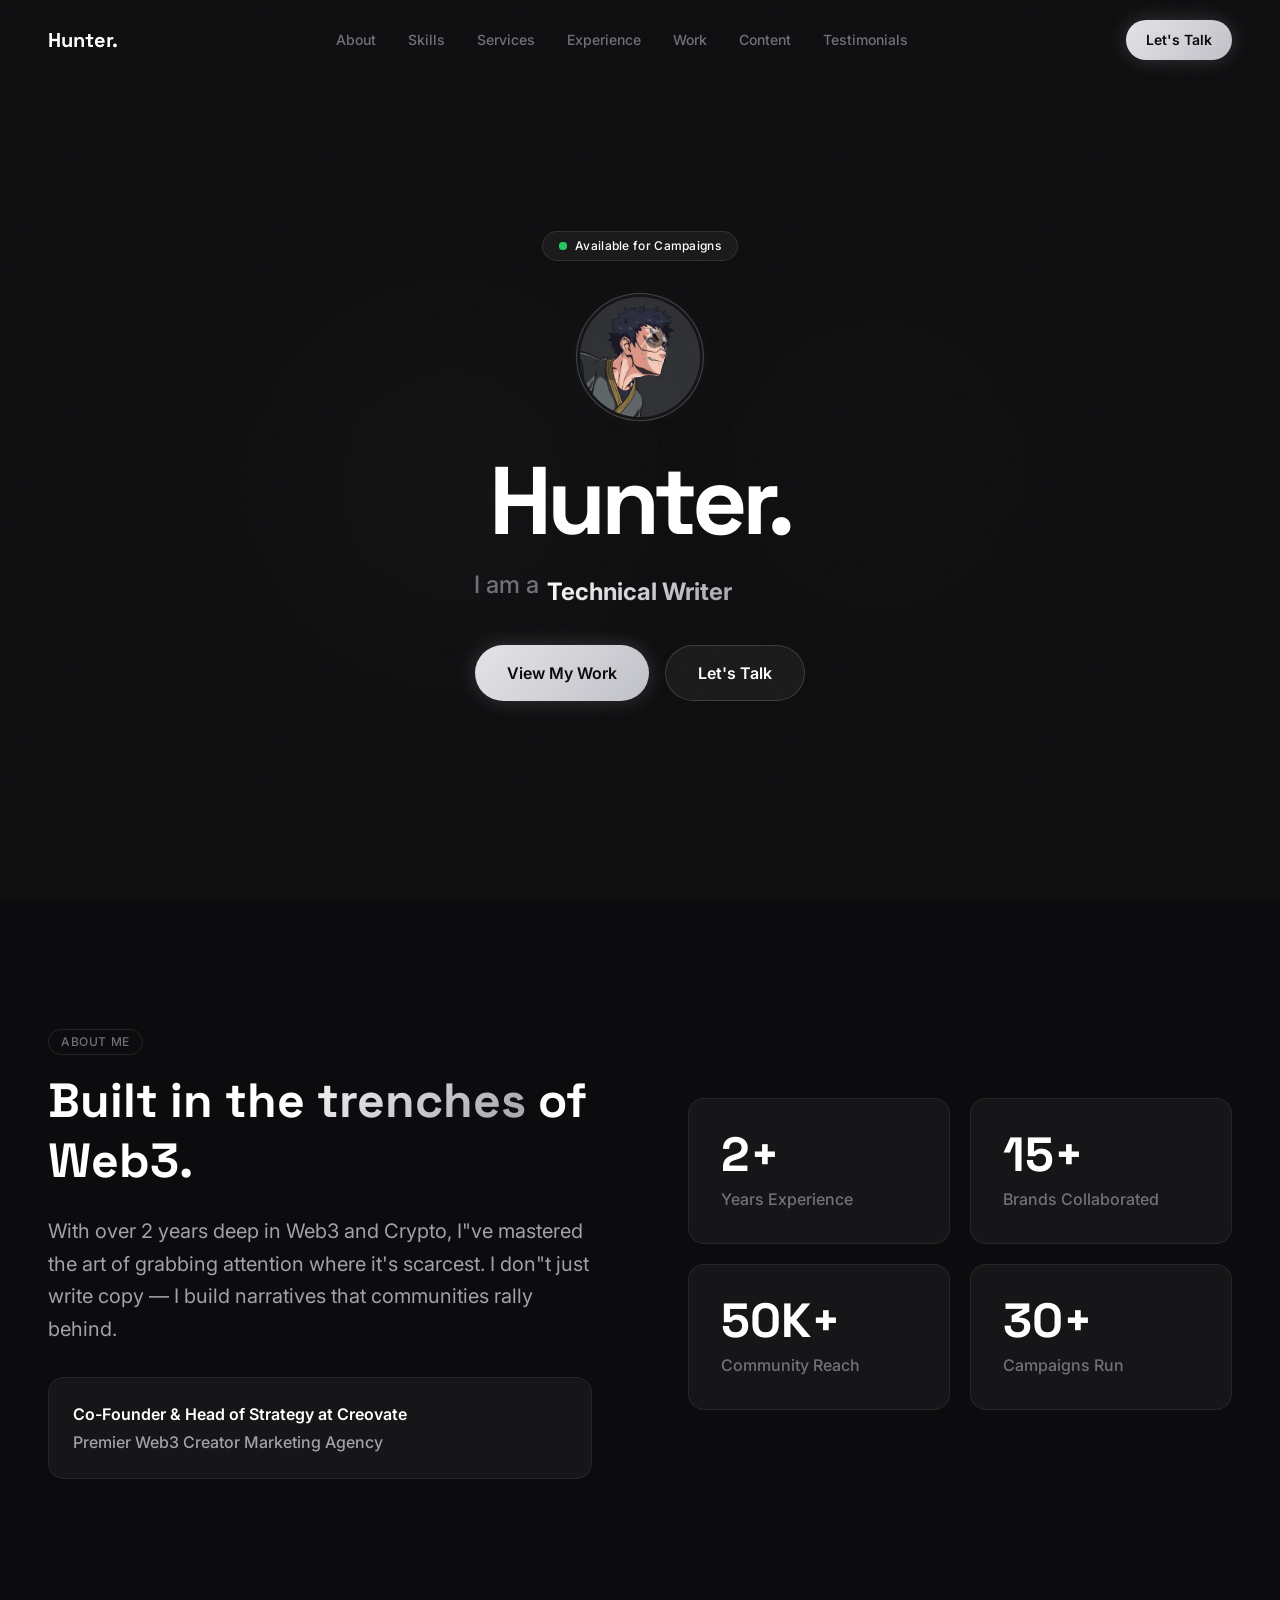
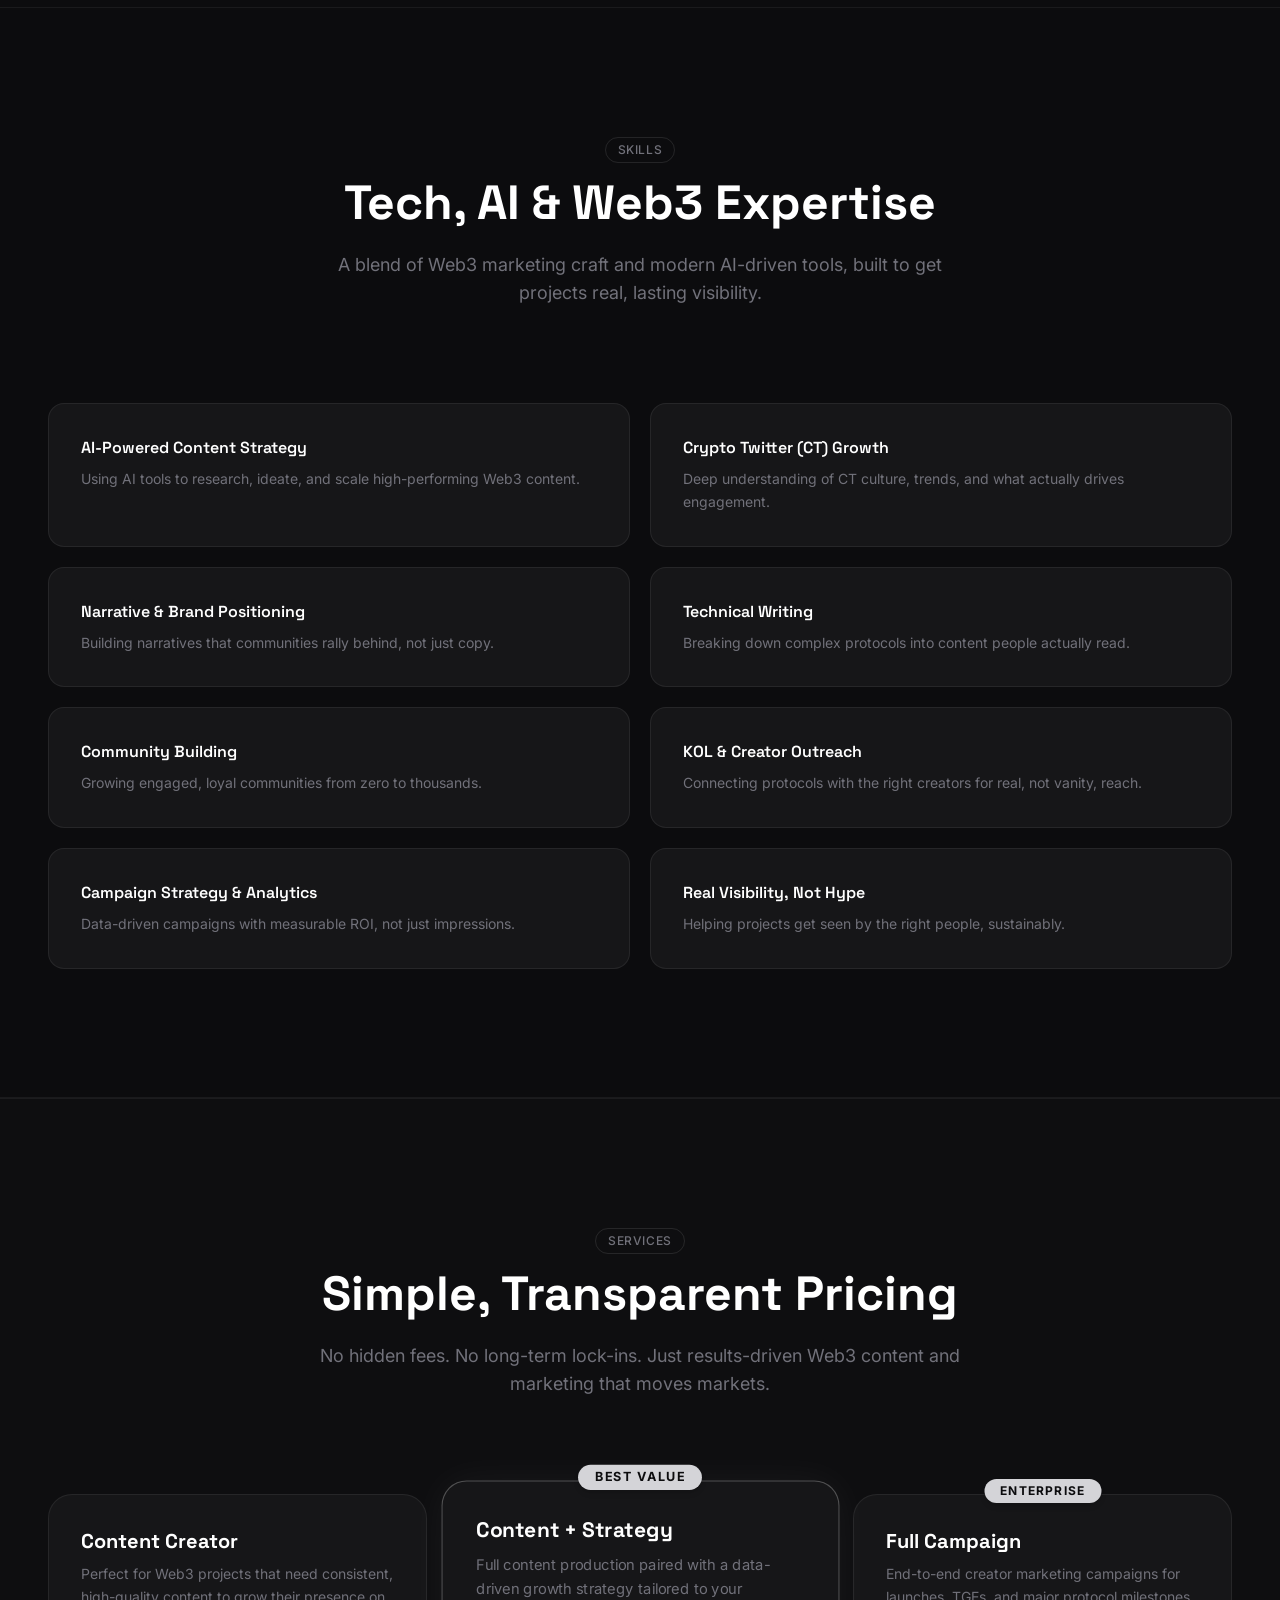
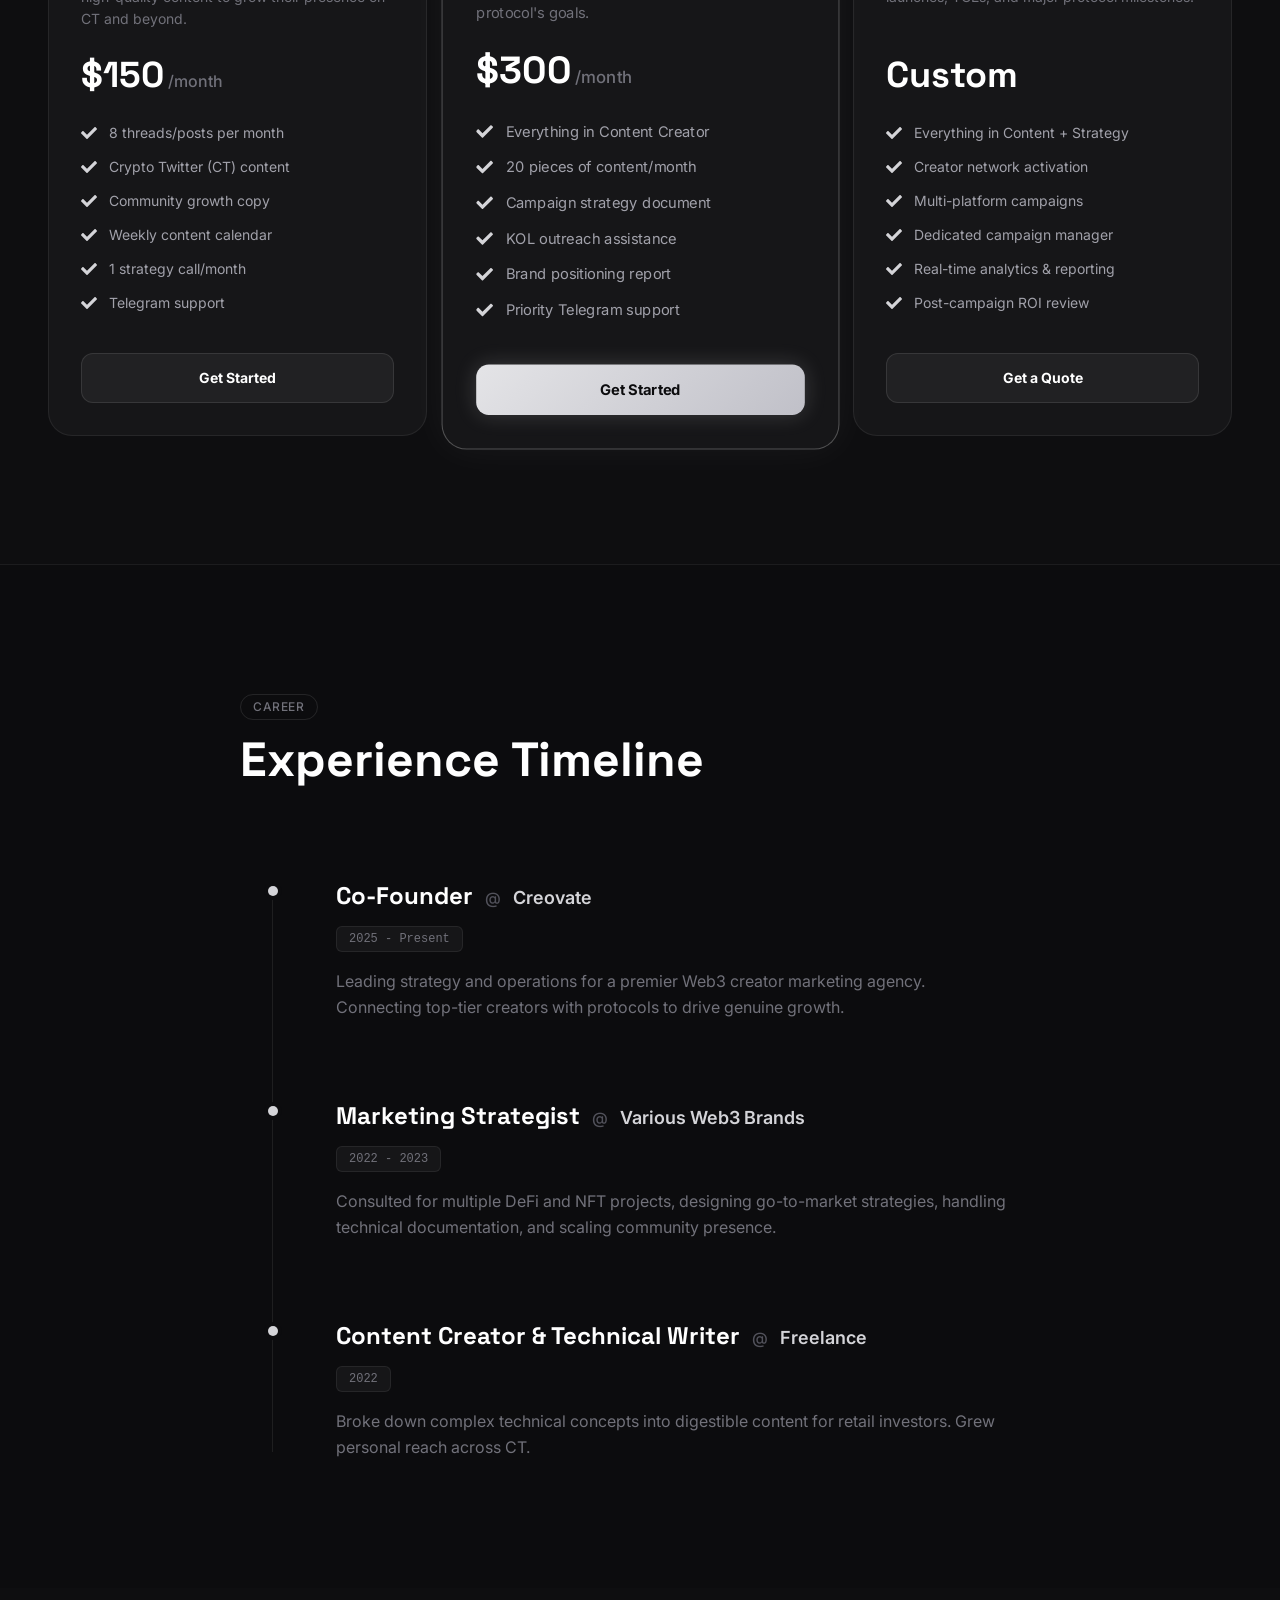
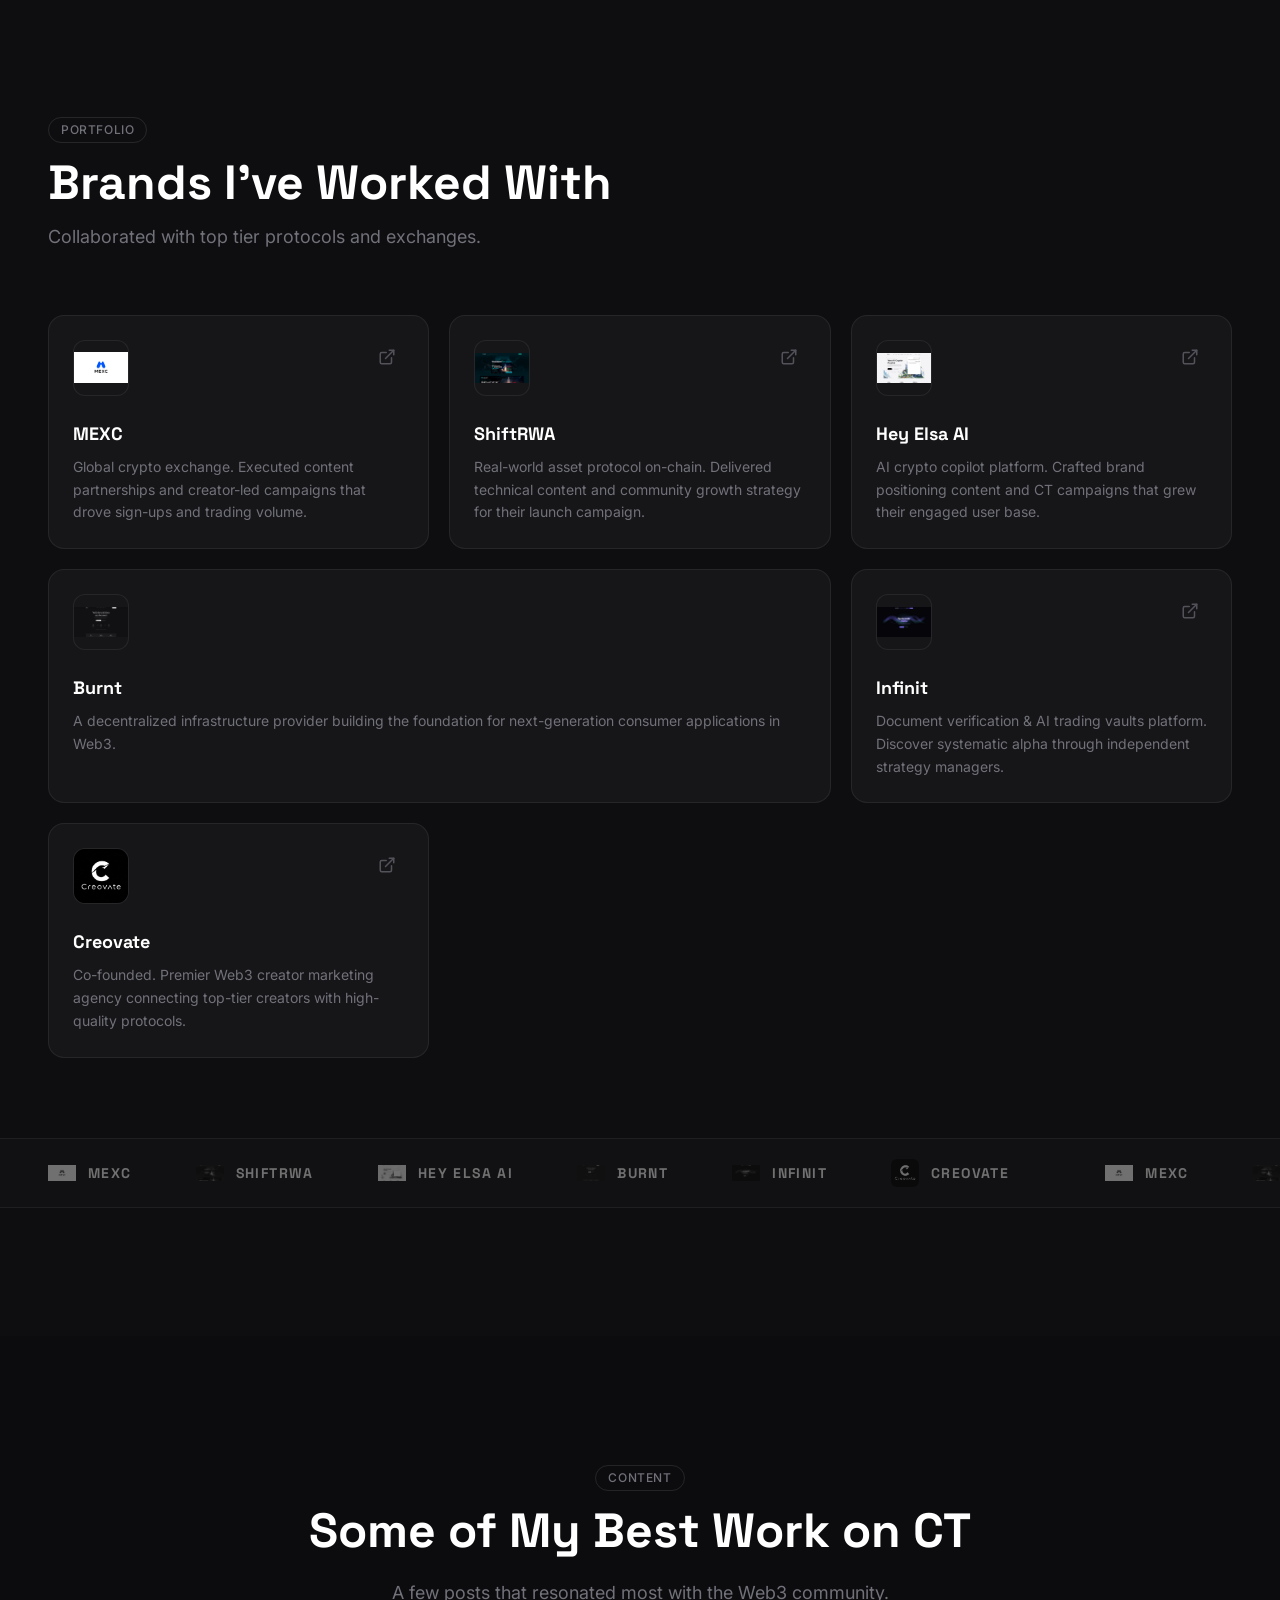
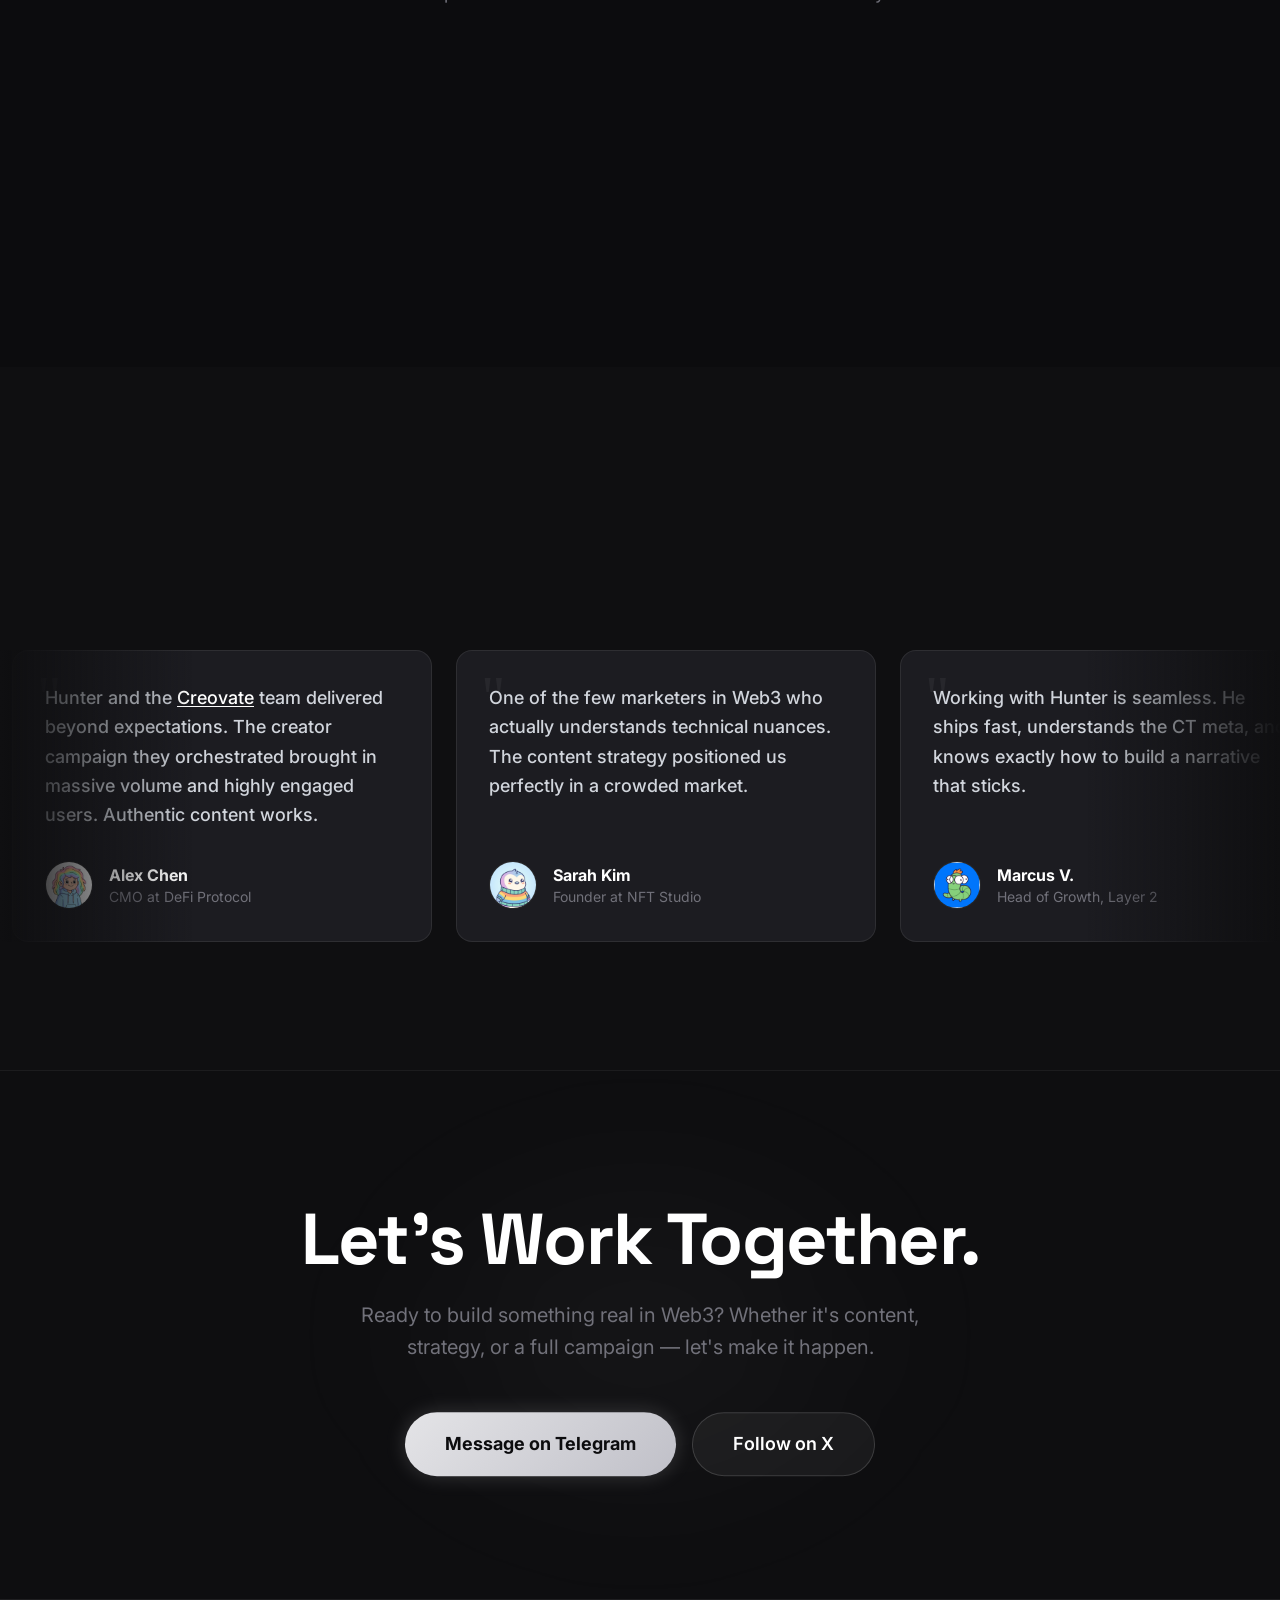
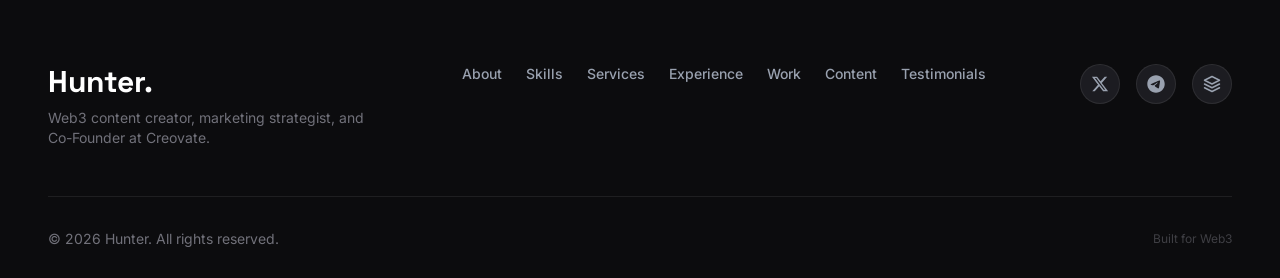
==== commit e9aad262: "Add files via upload" ====
--- a/index.html
+++ b/index.html
@@ -2,16 +2,19 @@
 <html lang="en">
   <head>
     <meta charset="UTF-8" />
-    <meta name="viewport" content="width=device-width, initial-scale=1.0, maximum-scale=1" />
+    <meta name="viewport" content="width=device-width, initial-scale=1.0" />
     <title>Hunter — Web3 Portfolio</title>
     <meta name="description" content="Hunter — Web3 content creator, marketing strategist, and Co-Founder at Creovate. Helping Web3 brands grow through authentic content and creator marketing." />
     <meta name="robots" content="index, follow" />
     <meta property="og:title" content="Hunter — Web3 Portfolio" />
     <meta property="og:description" content="Hunter — Web3 content creator, marketing strategist, and Co-Founder at Creovate." />
     <meta property="og:type" content="website" />
+    <meta property="og:image" content="/hunter-pfp-new.jpg" />
     <meta name="twitter:card" content="summary_large_image" />
     <meta name="twitter:title" content="Hunter — Web3 Portfolio" />
     <meta name="twitter:description" content="Hunter — Web3 content creator, marketing strategist, and Co-Founder at Creovate." />
+    <meta name="twitter:image" content="/hunter-pfp-new.jpg" />
+    <link rel="preconnect" href="https://platform.twitter.com" />
     <link rel="icon" type="image/jpeg" href="/hunter-pfp-new.jpg" />
     <script type="module" crossorigin src="/index-BoPYLLkG.js"></script>
     <link rel="stylesheet" crossorigin href="/index-CW7_1VKV.css">
